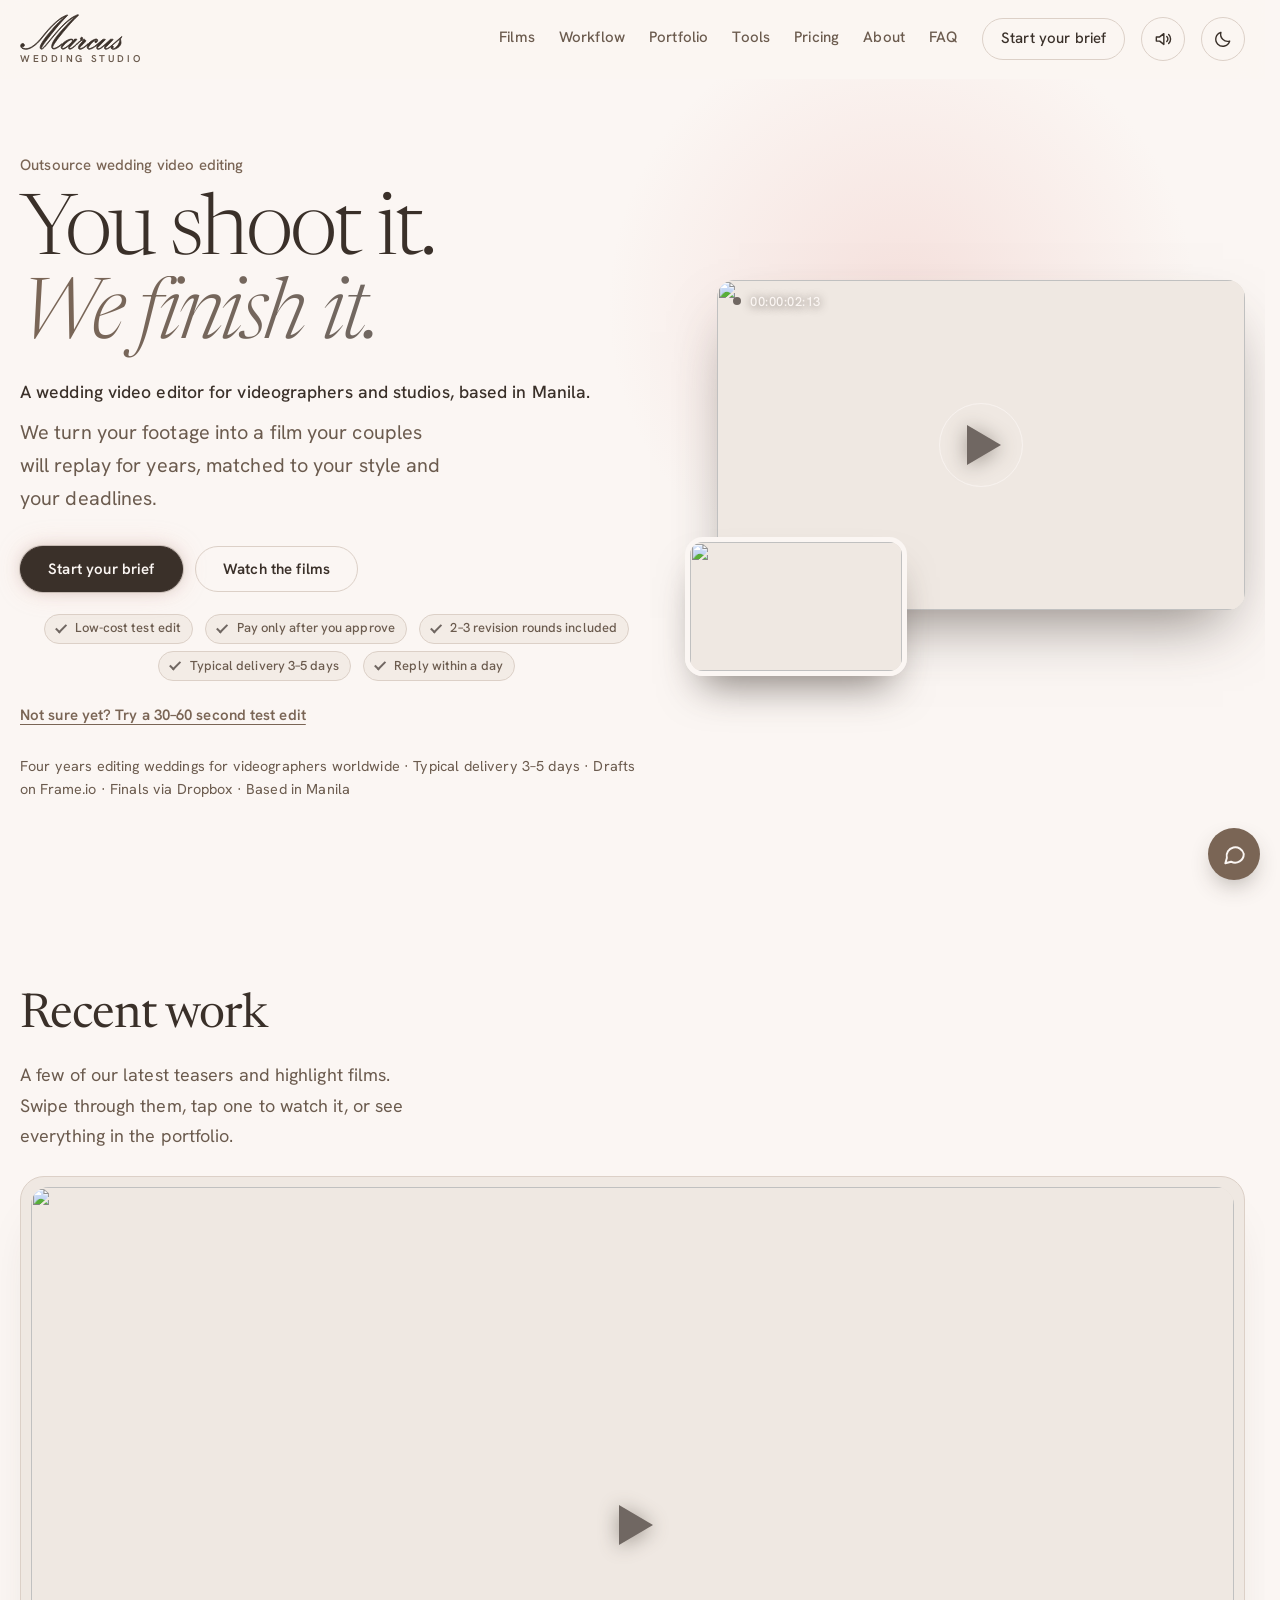
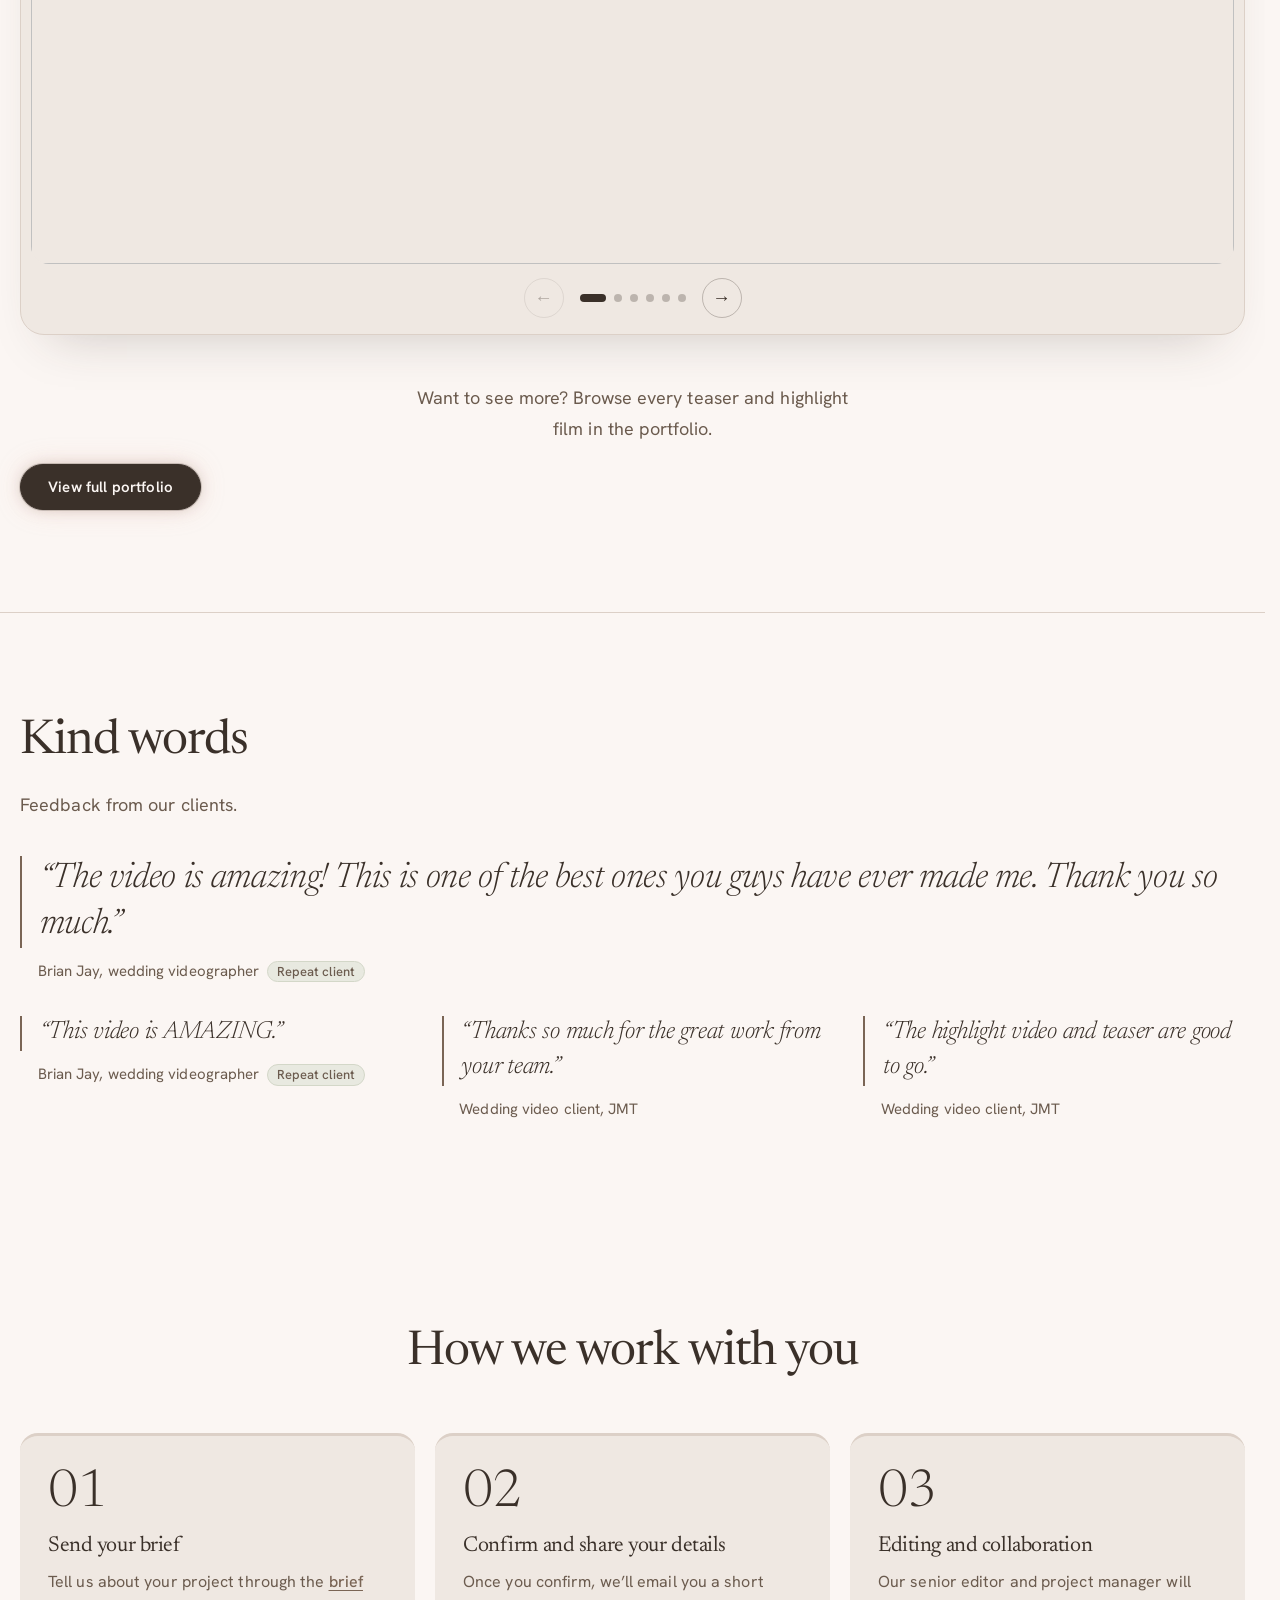
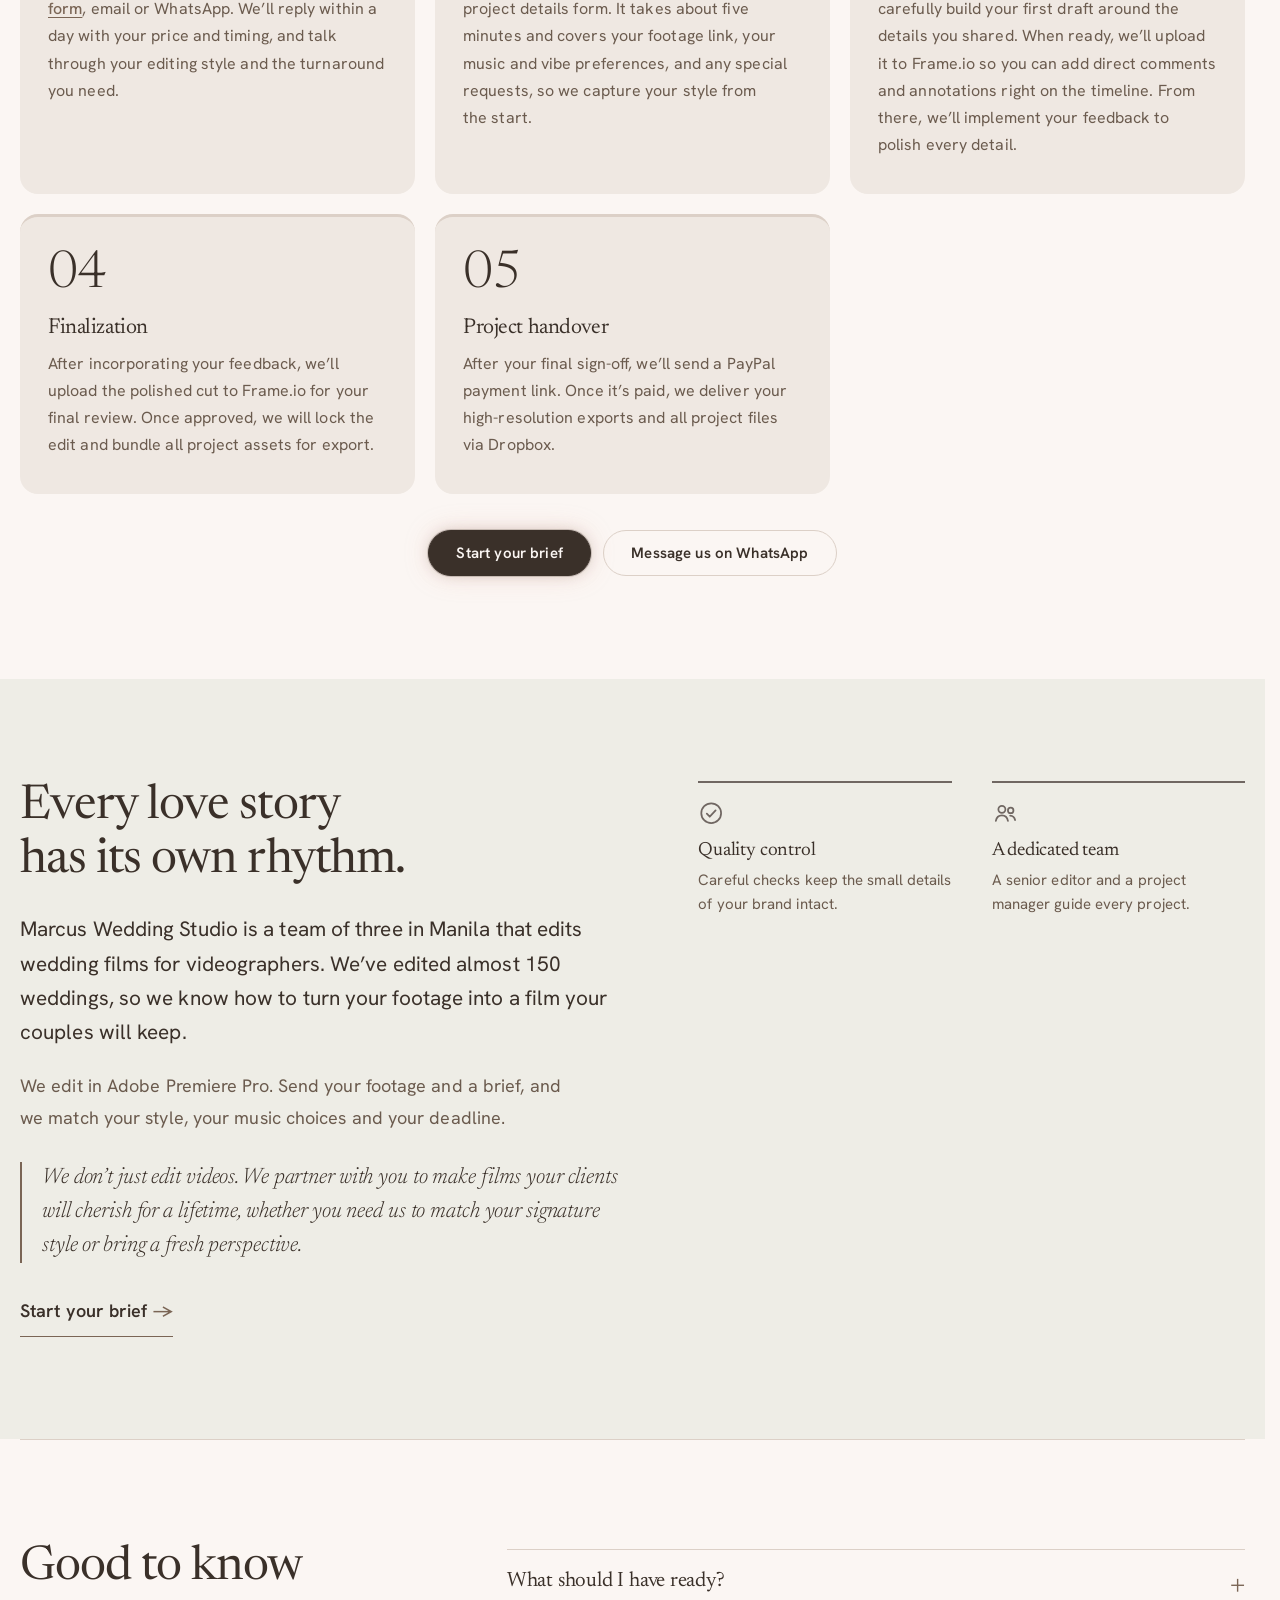
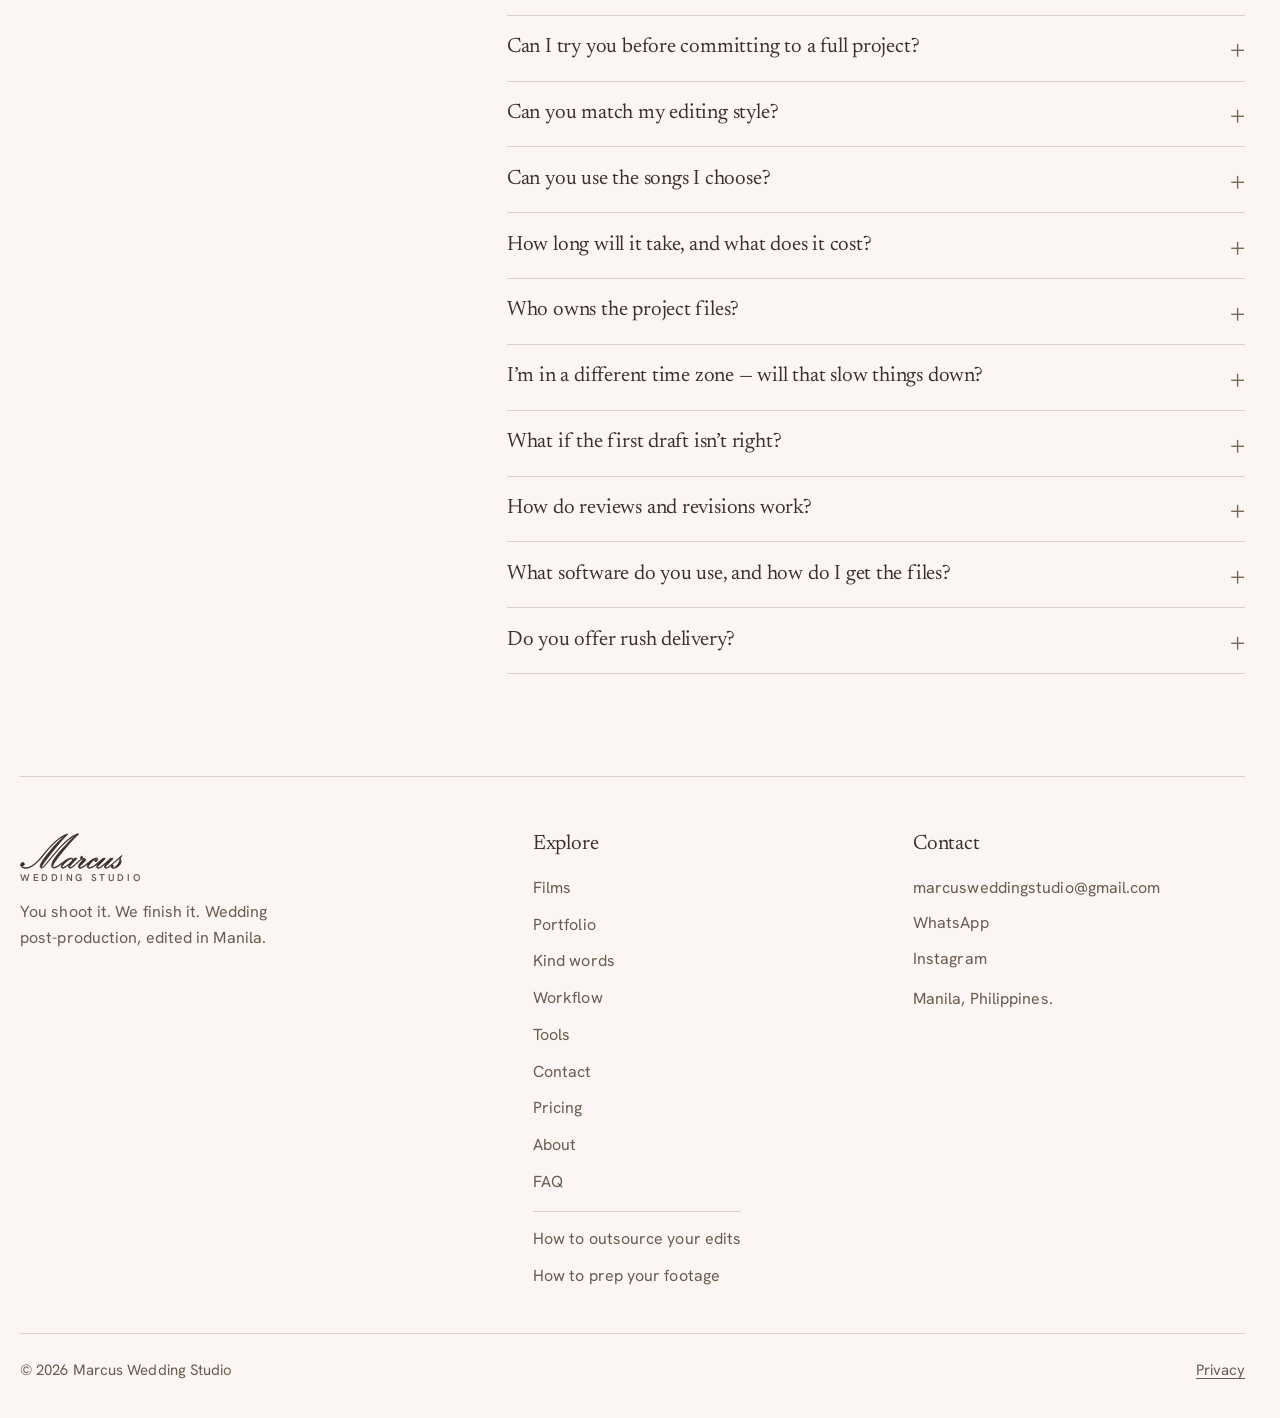
==== index.html @ f1f20784 "Extract site from zip and remove archive" ====
<!doctype html>
<html lang="en">
<head>
<meta charset="utf-8">
<meta name="viewport" content="width=device-width, initial-scale=1, viewport-fit=cover">
<title>Outsource Wedding Video Editing for Videographers | Marcus Wedding Studio</title>
<meta name="description" content="Outsource wedding teasers, highlights and full films to a Manila editor. Style-matched, 3–5 day typical delivery, pay only after you approve. Low-cost test edit available.">
<meta name="robots" content="index,follow,max-image-preview:large">
<link rel="canonical" href="https://marcusweddingstudio.com/">
<link rel="icon" href="assets/favicon.svg" type="image/svg+xml">
<link rel="apple-touch-icon" href="assets/apple-touch-icon.png">
<meta property="og:type" content="website">
<meta property="og:site_name" content="Marcus Wedding Studio">
<meta property="og:locale" content="en_PH">
<meta property="og:url" content="https://marcusweddingstudio.com/">
<meta property="og:title" content="Outsource Wedding Video Editing for Videographers – Marcus Wedding Studio">
<meta property="og:description" content="You shoot it. We finish it. A wedding video editor for videographers: teasers, highlights and full films, with a low-cost test edit.">
<meta property="og:image" content="https://marcusweddingstudio.com/og-image.png">
<meta property="og:image:width" content="1200">
<meta property="og:image:height" content="630">
<meta property="og:image:alt" content="Marcus Wedding Studio. You shoot it. We finish it.">
<meta name="twitter:card" content="summary_large_image">
<meta name="twitter:title" content="Outsource Wedding Video Editing for Videographers – Marcus Wedding Studio">
<meta name="twitter:description" content="You shoot it. We finish it. A wedding video editor for videographers, with a low-cost test edit.">
<meta name="twitter:image" content="https://marcusweddingstudio.com/og-image.png">
<script type="application/ld+json">{"@context":"https://schema.org","@type":"ProfessionalService","name":"Marcus Wedding Studio","description":"Outsourced wedding video editing for videographers and studios, edited in Manila: teasers, highlights and full-length wedding films, matched to your style and deadlines.","serviceType":"Outsourced wedding video editing","hasOfferCatalog":{"@type":"OfferCatalog","name":"Wedding video editing","itemListElement":[{"@type":"Offer","priceSpecification":{"@type":"PriceSpecification","price":"85","priceCurrency":"USD","minPrice":"85"},"itemOffered":{"@type":"Service","name":"Wedding teaser edit"}},{"@type":"Offer","priceSpecification":{"@type":"PriceSpecification","price":"200","priceCurrency":"USD","minPrice":"200"},"itemOffered":{"@type":"Service","name":"Wedding highlight film edit"}}]},"audience":{"@type":"BusinessAudience","name":"Wedding videographers and video studios"},"areaServed":"Worldwide","url":"https://marcusweddingstudio.com/","image":"https://marcusweddingstudio.com/og-image.png","logo":"https://marcusweddingstudio.com/logo-512.png","email":"marcusweddingstudio@gmail.com","sameAs":["https://instagram.com/marcusweddingstudio"],"address":{"@type":"PostalAddress","addressLocality":"Manila","addressCountry":"PH"}}</script>
<meta name="theme-color" id="tc" content="#FBF6F3">
<link rel="preconnect" href="https://fonts.googleapis.com">
<link rel="preconnect" href="https://fonts.gstatic.com" crossorigin>
<link rel="preload" as="style" href="https://fonts.googleapis.com/css2?family=Newsreader:ital,opsz,wght@0,6..72,300..600;1,6..72,300..500&family=Hanken+Grotesk:wght@400;500;600&display=swap" onload="this.onload=null;this.rel='stylesheet'"><noscript><link rel="stylesheet" href="https://fonts.googleapis.com/css2?family=Newsreader:ital,opsz,wght@0,6..72,300..600;1,6..72,300..500&family=Hanken+Grotesk:wght@400;500;600&display=swap"></noscript>
<script>if(!matchMedia("(prefers-reduced-motion:reduce)").matches){document.documentElement.classList.add("anim");setTimeout(function(){if(!window.__rv)document.documentElement.classList.remove("anim")},1200)}</script>
<script>(function(){var t=null;try{t=localStorage.getItem("theme")}catch(e){}if(t!=="light"&&t!=="dark")t=matchMedia("(prefers-color-scheme:dark)").matches?"dark":"light";document.documentElement.setAttribute("data-theme",t)})()</script>
<link rel="stylesheet" href="css/site.css?v=20261121d">
<noscript><style>.rv{opacity:1!important;translate:none!important}</style></noscript><script type="speculationrules">{"prerender":[{"where":{"href_matches":"/*"},"eagerness":"moderate"}]}</script>
</head>
<body>
<a class="skip" href="#main">Skip to content</a>
<div id="sprog" aria-hidden="true"></div><header class="site" id="site"><div class="wrap bar"><a class="brand" href="#" aria-label="Marcus Wedding Studio, back to top"><span class="bt"><svg class="wm" viewBox="0 0 304 106.5" aria-hidden="true" focusable="false"><path id="wmp" d="M96.5 44.2C71.9 72.1 59.5 90.4 59.5 99.4C59.5 102 61.3 104.1 63.6 104.1C69.5 104.1 78.4 91.3 97.5 68.4C120.4 41.3 140.3 18.2 166.4 6.1C159.4 12.3 151.8 18.1 145.9 24.3C113.2 58.6 93.6 81.2 93.6 97C93.6 101.1 96.3 103.8 100 103.8C108.9 103.8 124.5 90.3 124.5 88.9C124.5 88.6 124.5 88.3 124.2 88.3C123.3 88.3 122.1 89.5 121.8 89.8C112.6 98 103.6 101.6 101.2 101.6C98.3 101.6 96.6 101.3 96.6 98.6C96.6 95.1 104.5 81.9 120.3 62.5C141.4 36.4 157.6 18.2 168.5 8.4C171 6.3 173.2 4.1 173.2 3.2C173.2 2.5 172.6 2 172 2C170 2 165.8 3.8 160.3 6.7C136.1 19.6 113.2 46.7 85.6 80.4C73.1 95.4 67.4 102.3 63.3 102.3C62.7 102.3 63.1 101.3 63.1 100.7C63.1 100.7 68 90.7 79.7 76.2C95 56.9 113.6 31 139.4 5.6C139.9 5.2 141.2 3.8 141.2 3.4C141.2 2.5 140.3 2.8 139.9 2.8C139.9 2.8 128.9 5.8 116.4 15.2C85.6 38.4 67.5 66.9 54.6 80.3C40.2 95.1 27.5 102.7 17 102.7C9.4 102.7 5.6 98.9 5.6 97.4C5.6 97 5.6 96.6 5.8 96.2C6.5 96.3 6.9 96.6 7.6 96.6C10.8 96.6 13.1 95.4 13.1 92.9C13.1 89.5 11.2 87.2 8.7 87.2C4 87.2 2 90 2 94.8C2 98.9 6.7 104.5 17.2 104.5C30.2 104.5 47.4 93.6 65.4 70.9C91.5 38.3 112.9 16 134.7 6.7C112.3 25.5 101.3 38.9 96.5 44.2ZM144.9 93.8C144.3 95.1 143.7 97.3 143.7 99.1C143.7 102.6 144.6 104.2 148.1 104.2C153.4 104.2 169.1 90.1 169.1 88.9C169.1 88.6 169.1 88.3 168.8 88.3C168.4 88.3 167.9 88.4 167.6 88.8C157.9 97.5 151.4 102.4 147.9 102.4C147 102.4 146.1 101.8 146.1 100.9C146.1 99.8 147.3 98 148.1 97.1L167.8 75.9C167.9 75.6 168.1 75.3 168.1 75C168.1 74.7 167.6 74.3 167.3 74.3L162.2 74.3C161.7 74.3 161.1 74.7 160.8 75L157.2 78.8C156.7 75.6 155.5 74.2 152.1 74.2C147.6 74.2 141.8 76 134.7 80.6C126.2 85.1 122.3 92.2 121.7 98.2C121.7 101.6 124.1 104.2 127 104.2C131.5 104.2 137.3 99.5 144.9 93.8ZM152.3 76C154.7 76 155.2 76.9 155.2 79.3C155.2 83.4 133.8 102.4 126.7 102.4C124.7 102.4 124.6 101.2 124.6 99.2C124.6 96.8 143.7 76 152.3 76ZM179.3 87.2C174.4 92.4 172.9 95.9 172.9 99.7C172.9 102.6 175.1 104.5 178.1 104.5C184.9 104.5 201.6 91.3 201.6 88.6C201.6 86.8 196 92 195.2 93C193.3 95.7 181.6 102.3 179.4 102.3C177.9 102.3 176.4 103 176.4 100.9C176.4 100.1 178.7 96.3 182.6 92.9C190.4 86.3 195.1 80.4 195.1 79.3C195.1 79.1 194.9 78.8 194.6 78.4L191.4 75.3C191.1 75 190.8 74.8 190.4 74.8C189.7 74.8 187.8 76.2 183.2 76.2C182.8 76.2 182.6 75.7 182.2 75.6C184.3 75 185.8 74.2 185.8 71.9C185.8 70.4 184.2 68.9 182.3 68.9C180.4 68.9 178.8 71 178.8 73.4C178.8 74.7 179 75.9 179.9 76.2C180.4 76.3 180.6 76.6 180.6 77.1C180.6 77.2 179 78.8 178.2 79.3C172.5 83.9 168.8 87.2 168.8 88C168.8 88.3 169 88.6 169.3 88.6C170.2 88.6 172.6 86.2 175.5 83.4C177.5 81.8 181.7 78.8 182.9 78.1C182.9 78.1 186.3 77.7 188.7 77.5L179.3 87.2ZM224.7 78.3C223 78.3 221.2 80.1 221.2 81.8C221.2 83.6 222.4 84.7 224.3 84.7C226.3 84.7 229.8 81.2 229.8 78.1C229.8 75.3 228.1 73.9 225.1 73.9C221.3 73.9 208.4 80.1 202.7 87.1C199.8 90.7 198.7 93.8 198.7 98.3C198.7 101.6 201.6 104.4 204.9 104.4C213.7 104.4 230.7 90.9 230.7 88.9C230.7 88.6 230.6 88.3 230.3 88.3C229.3 88.3 228.3 89.5 228 89.8C218.9 98.5 207.2 102.6 204.9 102.6C203.6 102.6 201.9 101.6 201.9 100.4C201.9 95.6 220.2 76 225.4 76C226.9 76 227.8 76.2 227.8 78.4C227.8 78.9 227.8 79.3 227.4 79.3C226.6 79.3 225.9 78.3 224.7 78.3ZM254.5 89.5C252.1 92.9 250 95.4 250 100.6C250 103 252 104.5 254.2 104.5C261.4 104.5 277.4 90 277.4 88.9C277.4 88.6 277.4 88.3 277.1 88.3C276.7 88.3 276.2 88.4 275.9 88.8C265.9 97.9 259.1 102.7 254.8 102.7C253.6 102.7 252.9 102.1 252.9 100.9C252.9 99.4 254.7 97.5 256.1 96.2L275.2 76.2C275.5 75.9 275.5 75.6 275.5 75.3C275.5 74.8 275 74.7 274.5 74.7L268.5 74.7C267 74.7 262.6 80.4 248.6 92.2C240.6 99.1 234.8 102.7 232.8 102.7C230.7 102.7 229.2 102.7 229.2 100.6C229.2 99.8 229.5 99.5 230 99.1L252.4 76.2C252.5 76 252.5 75.7 252.5 75.4C252.5 75.1 252.3 74.7 252 74.7L246.3 74.7C245.6 74.7 245 75.1 244.7 75.4L230.9 87.1C230.6 87.4 230.4 87.5 230.4 88C230.4 88.3 230.4 88.6 230.7 88.6C231.6 88.6 233.4 86.8 235.3 85.4L230 91.3C228 93.6 226.8 96.8 226.8 99.7C226.8 102.6 228.4 104.5 231.6 104.5C237.4 104.5 244.5 98.3 254.5 89.5ZM302 67.8C302 67.2 301.7 66.6 300.9 66.6C300.6 66.6 300.5 66.9 300.3 67.1L277.7 87.1C277.4 87.4 277.3 87.5 277.3 88C277.3 88.3 277.3 88.6 277.6 88.6C278.5 88.6 279.7 87.4 280 87.1L295.5 74L295.5 75.7C295.5 88.8 282.6 102.7 276.1 102.7C274.1 102.7 272 102.1 272 100.7C272 100.3 272.7 100.6 273.2 100.6C274.7 100.6 276.4 98.9 276.4 97.3C276.4 95.3 274.8 94.4 272.9 94.4C270.7 94.4 269.4 96.6 269.4 99.5C269.4 102.3 272.3 104.5 275.9 104.5C283.4 104.5 299 96.5 299 84.4C299 81.6 297.5 77.8 297.5 74.5C297.5 71.9 301.5 68.3 302 67.8Z" fill="currentColor" stroke="currentColor" stroke-width="2.2" stroke-linejoin="round"/></svg><small>Wedding Studio</small></span></a><div class="bar-r"><nav id="nav" aria-label="Primary"><span class="nl" aria-hidden="true">Pages</span><span class="nl nl2" aria-hidden="true">Sections</span><a href="#work"><svg viewBox="0 0 24 24" width="20" height="20" fill="none" stroke="currentColor" stroke-width="1.5" stroke-linecap="round" stroke-linejoin="round" aria-hidden="true"><circle cx="12" cy="12" r="9"/><path d="M10 8.5l5 3.5-5 3.5z"/></svg>Films</a><a href="#workflow"><svg viewBox="0 0 24 24" width="20" height="20" fill="none" stroke="currentColor" stroke-width="1.5" stroke-linecap="round" stroke-linejoin="round" aria-hidden="true"><path d="M8 6h12M8 12h12M8 18h12"/><circle cx="4" cy="6" r="1"/><circle cx="4" cy="12" r="1"/><circle cx="4" cy="18" r="1"/></svg>Workflow</a><a class="pg" href="portfolio.html"><svg viewBox="0 0 24 24" width="20" height="20" fill="none" stroke="currentColor" stroke-width="1.5" stroke-linecap="round" stroke-linejoin="round" aria-hidden="true"><rect x="3.5" y="4.5" width="17" height="15" rx="2"/><path d="M3.5 9.5h17M8 4.5v5M13 4.5v5"/></svg>Portfolio</a><a class="pg" href="tools.html"><svg viewBox="0 0 24 24" width="20" height="20" fill="none" stroke="currentColor" stroke-width="1.5" stroke-linecap="round" stroke-linejoin="round" aria-hidden="true"><path d="M4 7h10M18 7h2M4 17h2M10 17h10"/><circle cx="16" cy="7" r="2"/><circle cx="8" cy="17" r="2"/></svg>Tools</a><a class="pg" href="pricing.html"><svg viewBox="0 0 24 24" width="20" height="20" fill="none" stroke="currentColor" stroke-width="1.5" stroke-linecap="round" stroke-linejoin="round" aria-hidden="true"><path d="M3 12V4h8l10 10-8 8z"/><circle cx="7.5" cy="8.5" r="1"/></svg>Pricing</a><a class="pg mo" href="contact.html"><svg viewBox="0 0 24 24" width="20" height="20" fill="none" stroke="currentColor" stroke-width="1.5" stroke-linecap="round" stroke-linejoin="round" aria-hidden="true"><rect x="3" y="5" width="18" height="14" rx="2"/><path d="M3 7l9 6 9-6"/></svg>Contact</a><a href="#about"><svg viewBox="0 0 24 24" width="20" height="20" fill="none" stroke="currentColor" stroke-width="1.5" stroke-linecap="round" stroke-linejoin="round" aria-hidden="true"><circle cx="12" cy="8" r="4"/><path d="M4 21c0-4 4-6 8-6s8 2 8 6"/></svg>About</a><a href="#faq"><svg viewBox="0 0 24 24" width="20" height="20" fill="none" stroke="currentColor" stroke-width="1.5" stroke-linecap="round" stroke-linejoin="round" aria-hidden="true"><circle cx="12" cy="12" r="9"/><path d="M9.5 9.5a2.5 2.5 0 1 1 3.5 2.3c-.7.4-1 1-1 1.7M12 17h.01"/></svg>FAQ</a><a href="contact.html">Start your brief</a></nav><button class="theme" id="theme" type="button" aria-label="Switch to dark mode"><svg class="moon" viewBox="0 0 24 24" aria-hidden="true"><path d="M20 14.5A8.5 8.5 0 0 1 9.5 4a8.5 8.5 0 1 0 10.5 10.5z"/></svg><svg class="sun" viewBox="0 0 24 24" aria-hidden="true"><circle cx="12" cy="12" r="4"/><path d="M12 2.5v2M12 19.5v2M2.5 12h2M19.5 12h2M5.3 5.3l1.4 1.4M17.3 17.3l1.4 1.4M5.3 18.7l1.4-1.4M17.3 6.7l1.4-1.4"/></svg></button><button class="menu" id="menu" type="button" aria-label="Open menu" aria-expanded="false" aria-controls="nav"><i></i></button></div></div></header>
<main id="main">
<div class="wrap">
<section class="hero">
<div class="hero-t">
<p class="eyebrow">Outsource wedding video editing</p>
<h1>You shoot it.<br><em>We finish it.</em></h1>
<p class="who">A wedding video editor for videographers and studios, based in Manila.</p>
<p class="lead">We turn your footage into a film your couples will replay for years, matched to your style and your deadlines.</p>
<div class="cta"><a class="btn" href="contact.html" data-ev="CTA Click" data-label="Hero: Start a project">Start your brief</a><a class="btn ghost" href="#work" data-ev="CTA Click" data-label="Hero: Watch the films">Watch the films</a></div>
<ul class="promise"><li>Low-cost test edit</li><li>Pay only after you approve</li><li>2–3 revision rounds included</li><li>Typical delivery 3–5 days</li><li>Reply within a day</li></ul>
<p class="try-l"><a href="contact.html" data-test data-ev="CTA Click" data-label="Hero: Try a free test edit">Not sure yet? Try a 30–60 second test edit</a></p>
<p class="proof">Four years editing weddings for videographers worldwide · Typical delivery 3–5 days · Drafts on Frame.io · Finals via Dropbox · Based in Manila</p>
</div>
<div class="hero-v"><button class="film feature" type="button" data-v="1u0ULhVUvvM" aria-label="Watch M &amp; D, wedding highlights, on YouTube"><img src="https://img.youtube.com/vi/1u0ULhVUvvM/hq720.jpg" onerror="this.onerror=null;this.src=this.src.replace('hq720','hqdefault')" alt="" width="1280" height="720" fetchpriority="high"><span class="play"></span><span class="tc" aria-hidden="true"><i id="tcv">00:00:00:00</i></span><span class="cap">M &amp; D<small>Wedding highlights</small></span></button><button class="film mini" type="button" data-v="1kHFaY5qJz0" aria-label="Watch G &amp; A, wedding teaser, on YouTube"><img src="https://img.youtube.com/vi/1kHFaY5qJz0/hq720.jpg" onerror="this.onerror=null;this.src=this.src.replace('hq720','hqdefault')" alt="" width="640" height="360"><span class="play"></span><span class="cap">G &amp; A<small>Wedding teaser</small></span></button></div>
</section>
<section class="work" id="work">
<div class="rv"><h2>Recent work</h2><p class="rev-s">A few of our latest teasers and highlight films. Swipe through them, tap one to watch it, or see everything in the portfolio.</p></div>
<div class="pbox wbox rv">
<div class="grid wcar" id="grid" tabindex="0" role="region" aria-label="Recent films"><noscript><ul class="nojs"><li><a href="https://www.youtube.com/watch?v=1kHFaY5qJz0" rel="noopener">G &amp; A – Wedding teaser</a></li><li><a href="https://www.youtube.com/watch?v=NN3BbEYAyjQ" rel="noopener">M &amp; D – Wedding teaser</a></li><li><a href="https://www.youtube.com/watch?v=1u0ULhVUvvM" rel="noopener">M &amp; D – Wedding highlights</a></li><li><a href="https://www.youtube.com/watch?v=TFfA5JCuM-0" rel="noopener">M &amp; S – Wedding highlights</a></li><li><a href="https://www.youtube.com/watch?v=wE38AcaPE00" rel="noopener">G &amp; A – Wedding highlights</a></li><li><a href="https://www.youtube.com/watch?v=qQe6p5eHqvs" rel="noopener">S &amp; G – Wedding highlights</a></li><li><a href="https://www.youtube.com/watch?v=SIyY_ykB4uE" rel="noopener">A &amp; J – Wedding highlights</a></li><li><a href="https://www.youtube.com/watch?v=-BiQK0gYHFM" rel="noopener">B &amp; I – Wedding teaser</a></li><li><a href="https://www.youtube.com/watch?v=vksNaP4HbGo" rel="noopener">B &amp; I – Wedding highlights</a></li><li><a href="https://www.youtube.com/watch?v=SUk7rLgGK6Y" rel="noopener">G &amp; D – Wedding highlights</a></li><li><a href="https://www.youtube.com/watch?v=lnMzKS5-YYM" rel="noopener">A &amp; Z – Wedding teaser</a></li></ul></noscript></div>
<div class="ctl"><button type="button" id="wprev" aria-label="Previous film">←</button><div class="dots2" id="wdots"></div><button type="button" id="wnext" aria-label="Next film">→</button></div>
</div>
<div class="films-cta rv"><p>Want to see more? Browse every teaser and highlight film in the portfolio.</p><div class="films-btns"><a class="btn" href="portfolio.html" data-ev="CTA Click" data-label="Home: View portfolio">View full portfolio</a></div></div>
</section>
</div>
<section class="words" id="words">
<div class="rev wrap">
<div class="rv"><h2>Kind words</h2><p class="rev-s">Feedback from our clients.</p>
<div class="clients" id="clients" hidden><p class="eyebrow">Studios we edit for</p><ul id="cl"></ul></div>
<div class="qs"><figure class="big rv"><blockquote>“The video is amazing! This is one of the best ones you guys have ever made me. Thank you so much.”</blockquote><figcaption>Brian Jay, wedding videographer<span class="rc">Repeat client</span></figcaption></figure><figure class="rv" style="--d:90ms"><blockquote>“This video is AMAZING.”</blockquote><figcaption>Brian Jay, wedding videographer<span class="rc">Repeat client</span></figcaption></figure><figure class="rv" style="--d:180ms"><blockquote>“Thanks so much for the great work from your team.”</blockquote><figcaption>Wedding video client, JMT</figcaption></figure><figure class="rv" style="--d:270ms"><blockquote>“The highlight video and teaser are good to go.”</blockquote><figcaption>Wedding video client, JMT</figcaption></figure></div></div>
</div>
</section>
<section class="flow" id="workflow"><div class="wrap">
<div class="rv"><h2>How we work with you</h2></div>
<ol class="steps" aria-label="Our process" tabindex="0">
<li><h3>Send your brief</h3><p>Tell us about your project through the <a href="contact.html" data-ev="CTA Click" data-label="Step 1: brief link">brief form</a>, email or WhatsApp. We’ll reply within a day with your price and timing, and talk through your editing style and the turnaround you need.</p></li>
<li><h3>Confirm and share your details</h3><p>Once you confirm, we’ll email you a short project details form. It takes about five minutes and covers your footage link, your music and vibe preferences, and any special requests, so we capture your style from the start.</p></li>
<li><h3>Editing and collaboration</h3><p>Our senior editor and project manager will carefully build your first draft around the details you shared. When ready, we’ll upload it to Frame.io so you can add direct comments and annotations right on the timeline. From there, we’ll implement your feedback to polish every detail.</p></li>
<li><h3>Finalization</h3><p>After incorporating your feedback, we’ll upload the polished cut to Frame.io for your final review. Once approved, we will lock the edit and bundle all project assets for export.</p></li>
<li><h3>Project handover</h3><p>After your final sign-off, we’ll send a PayPal payment link. Once it’s paid, we deliver your high-resolution exports and all project files via Dropbox.</p></li>
</ol>
<div class="ctl"><button type="button" id="sp" aria-label="Previous step">‹</button><div class="dots2" id="sd"></div><button type="button" id="sn" aria-label="Next step">›</button></div>
<div class="cta"><a class="btn" href="contact.html" data-ev="CTA Click" data-label="Workflow: Start a project">Start your brief</a><a class="btn ghost wa" href="contact.html" target="_blank" rel="noopener" hidden data-ev="CTA Click" data-label="Workflow: WhatsApp">Message us on WhatsApp</a><a class="btn ghost bk" href="contact.html" target="_blank" rel="noopener" hidden data-ev="CTA Click" data-label="Workflow: Book a call">Book a call</a></div>
</div></section>
<section class="about" id="about"><div class="wrap">
<div class="abt-grid">
<div class="abt rv">
<h2>Every love story has its own rhythm.</h2>
<p class="abt-lead">Marcus Wedding Studio is a team of three in Manila that edits wedding films for videographers. We’ve edited almost 150 weddings, so we know how to turn your footage into a film your couples will keep.</p>
<p>We edit in Adobe Premiere Pro. Send your footage and a brief, and we match your style, your music choices and your deadline.</p>
<p class="abt-close">We don’t just edit videos. We partner with you to make films your clients will cherish for a lifetime, whether you need us to match your signature style or bring a fresh perspective.</p>
<p class="abt-more"><a href="contact.html" data-ev="CTA Click" data-label="About: Start your brief">Start your brief</a></p>
</div>
<div class="abt-side">
<ul class="feat"><li class="rv" style="--d:160ms"><svg class="fi" viewBox="0 0 24 24" aria-hidden="true" focusable="false"><circle cx="12" cy="12" r="9"/><path d="M8 12.5l2.7 2.7L16 9.5"/></svg><h3>Quality control</h3><p>Careful checks keep the small details of your brand intact.</p></li><li class="rv" style="--d:320ms"><svg class="fi" viewBox="0 0 24 24" aria-hidden="true" focusable="false"><circle cx="9" cy="8.5" r="3.2"/><path d="M3.5 19c.6-3.3 2.9-5 5.5-5s4.9 1.7 5.5 5"/><circle cx="17" cy="9.5" r="2.5"/><path d="M16.5 14.2c2.4.1 4 1.5 4.5 4"/></svg><h3>A dedicated team</h3><p>A senior editor and a project manager guide every project.</p></li></ul>
</div>
</div>
</div></section>
<div class="wrap">
<section class="faq" id="faq">
<div class="rv"><h2>Good to know</h2></div>
<div class="faq-list">
<details class="rv" name="faq" style="--d:0ms"><summary>What should I have ready?</summary><p>A footage link (Dropbox, Google Drive or similar), the wedding date and your deadline, the deliverable you want, a few style references, and a music genre and mood. If your files are large or messy, tell us and we’ll find the easiest way to get them over. You don’t need everything on day one, and the <a href="contact.html">brief</a> asks for each of these.</p></details>
<details class="rv" name="faq" style="--d:70ms"><summary>Can I try you before committing to a full project?</summary><p>Yes. New clients can request a 30–60 second test edit on their own footage. Mention “test edit” in the <a href="contact.html" data-test>brief</a> and send a link to a few minutes of footage. A minimal charge applies, and we confirm the amount when we reply. If you like the result, we move on to the full project.</p></details>
<details class="rv" name="faq" style="--d:140ms"><summary>Can you match my editing style?</summary><p>Yes. Add a link to a few references in the brief and tell us in your message that you’d like your style matched.</p></details>
<details class="rv" name="faq" style="--d:210ms"><summary>Can you use the songs I choose?</summary><p>Commercial songs are copyrighted and need a license to be used in a final film. If you have your own music account (Musicbed, Artlist or similar), send us the track and we’ll use it. If not, we provide licensed music from Musicbed in a similar style. Any songs you share guide the mood and pacing.</p></details>
<details class="rv" name="faq" style="--d:280ms"><summary>How long will it take, and what does it cost?</summary><p>Typically 3–4 days for a teaser and highlight film, and 4–5 days if we also edit the ceremony and speeches, counted from the day we receive your footage. Give us your deadline in the brief and we’ll plan around it. Prices start from $85 for a teaser and $200 for a highlight film. Your exact price and timing depend on your footage and deadline, and we confirm both within a day of receiving your <a href="contact.html">brief</a>.</p></details>
<details class="rv" name="faq" style="--d:350ms"><summary>Who owns the project files?</summary><p>You do. We edit and deliver the agreed film files for you and your couple. We don’t reuse your footage in our marketing without permission, and we don’t claim ownership of your project.</p></details>
<details class="rv" name="faq" style="--d:420ms"><summary>I’m in a different time zone — will that slow things down?</summary><p>No. We’re used to working with studios across time zones. You get clear deadlines up front, drafts on Frame.io so you can review when it suits you, and replies within a day on business days.</p></details>
<details class="rv" name="faq" style="--d:490ms"><summary>What if the first draft isn’t right?</summary><p>That’s what revision rounds are for. Packages include 2–3 rounds so we can lock your style, pacing and selects. Tell us what to change in plain notes or Frame.io comments and we’ll adjust.</p></details>

<details class="rv" name="faq" style="--d:350ms"><summary>How do reviews and revisions work?</summary><p>Every project includes 2–3 rounds of revisions on the agreed brief. Leave comments directly on the timeline in Frame.io and we’ll update the cut each round. If you need more rounds or want to change the brief, we’ll agree that with you first.</p></details>
<details class="rv" name="faq" style="--d:420ms"><summary>What software do you use, and how do I get the files?</summary><p>We edit in Adobe Premiere Pro. Drafts go to Frame.io for your comments. After you approve and pay, we deliver the high-resolution exports and project files through Dropbox.</p></details>
<details class="rv" name="faq" style="--d:490ms"><summary>Do you offer rush delivery?</summary><p>Yes, for an additional fee. Put your deadline in the <a href="contact.html">brief</a> and we’ll confirm what is possible and the cost.</p></details>
</div>
</section>
</div>
</main>
<div class="wrap"><footer class="foot">
<div class="f-brand"><a class="brand" href="#" aria-label="Marcus Wedding Studio, back to top"><span class="bt"><svg class="wm" viewBox="0 0 304 106.5" aria-hidden="true" focusable="false"><use href="#wmp"/></svg><small>Wedding Studio</small></span></a><p>You shoot it. We finish it. Wedding post-production, edited in Manila.</p></div>
<div class="f-col"><p class="f-h">Explore</p><ul class="f-links"><li><a href="#work">Films</a></li><li><a href="portfolio.html">Portfolio</a></li><li><a href="#words">Kind words</a></li><li><a href="#workflow">Workflow</a></li><li><a href="tools.html">Tools</a></li><li><a href="contact.html">Contact</a></li><li><a href="pricing.html">Pricing</a></li><li><a href="#about">About</a></li><li><a href="#faq">FAQ</a></li><li class="f-sep"><a href="guides/how-to-outsource-wedding-video-editing.html">How to outsource your edits</a></li><li><a href="guides/how-to-prep-wedding-footage-for-an-editor.html">How to prep your footage</a></li></ul></div>
<div class="f-col"><p class="f-h">Contact</p><a href="mailto:marcusweddingstudio@gmail.com">marcusweddingstudio@gmail.com</a><span class="soc" id="soc"></span><p class="f-note">Manila, Philippines.</p></div>
<div class="f-base"><div class="f-l"><span>© 2026 Marcus Wedding Studio</span></div><button type="button" class="linkbtn pvopen">Privacy</button></div>
</footer></div>

<a class="wa-fab wa" href="contact.html" target="_blank" rel="noopener" hidden aria-label="Message us on WhatsApp" data-ev="CTA Click" data-label="Floating WhatsApp"><svg viewBox="0 0 24 24" aria-hidden="true"><path d="M21 12a8 8 0 0 1-11.7 7.1L4 20.5l1.4-4.9A8 8 0 1 1 21 12z"/></svg></a>
<dialog id="pv" class="doc" aria-labelledby="pvt"><div class="doc-in">
<h3 id="pvt">Privacy</h3>
<p>We keep this simple: we only collect what we need to answer you and do the work.</p>
<h4>What we collect</h4><p>The details you enter in the brief form (name, email, dates, project details and footage link), or anything you send us by email or chat.</p>
<h4>Why</h4><p>To reply to your inquiry and, if you hire us, to deliver your project. We don’t sell your details or use them for third-party marketing.</p>
<h4>Who handles it</h4><p>Briefs reach us by email, either through your own email app or through our form service (Formspree). Emails are handled through Gmail. Footage you share is used only to edit your project.</p>
<div id="pv-an" hidden><h4>Analytics</h4><p>We use Plausible, a privacy-friendly analytics tool that doesn’t use cookies or collect personal data, to count visits and clicks.</p></div>
<h4>On your device</h4><p>If you pick a light or dark theme, that choice is saved in your browser only. So is a half-finished brief, until you send it. Fonts come from Google Fonts, and film thumbnails and players come from YouTube. Both may receive your device information when they load or play.</p>
<h4>Your choices</h4><p>Email <a href="mailto:marcusweddingstudio@gmail.com">marcusweddingstudio@gmail.com</a> any time to ask us to correct or delete your details.</p>
<p style="margin-top:1.1rem;font-size:.82rem">Last updated November 2026.</p>
<button class="btn ghost" type="button" id="pvc">Close</button>
</div></dialog>
<dialog id="pl" aria-label="Film player"><iframe id="yt" title="Film player" referrerpolicy="strict-origin-when-cross-origin" allow="autoplay; encrypted-media; picture-in-picture; fullscreen" allowfullscreen></iframe><div class="dtxt"><h3 id="pt" aria-live="polite"></h3><div class="pnav"><button type="button" id="pp" aria-label="Previous film">‹</button><button type="button" id="pn" aria-label="Next film">›</button></div><button type="button" id="pr">Use as reference</button><a class="btn" id="ytl" target="_blank" rel="noopener">Watch on YouTube</a><button type="button" id="pc">Close</button></div></dialog>

<script src="js/config.js?v=20261121a"></script>
<script src="js/films.js?v=20261121a"></script>
<script>
const $=id=>document.getElementById(id);
const reduce=matchMedia("(prefers-reduced-motion:reduce)").matches;
const esc=s=>String(s==null?"":s).replace(/[&<>"']/g,c=>({"&":"&amp;","<":"&lt;",">":"&gt;",'"':"&quot;","'":"&#39;"}[c]));

/* ===== Analytics (Plausible) + click tracking ===== */
if(CFG.plausibleDomain){window.plausible=window.plausible||function(){(window.plausible.q=window.plausible.q||[]).push(arguments)};
 const sc=document.createElement("script");sc.defer=true;sc.dataset.domain=CFG.plausibleDomain;sc.src="https://plausible.io/js/script.js";document.head.appendChild(sc)}
const track=(n,p)=>{try{if(window.plausible)window.plausible(n,p?{props:p}:undefined)}catch(e){}};
document.addEventListener("click",e=>{const a=e.target.closest("[data-ev]");if(a)track(a.dataset.ev,a.dataset.label?{label:a.dataset.label}:undefined)});
/* ===== Contact channels, footer socials, privacy dialog ===== */
(()=>{const ch=[];
 if(CFG.whatsapp){const u="https://wa.me/"+CFG.whatsapp.replace(/\D/g,"")+"?text="+encodeURIComponent("Hi Marcus Wedding Studio, I’d like to ask about an edit.");ch.push(["WhatsApp",u]);document.querySelectorAll(".wa").forEach(a=>{a.href=u;a.hidden=false});document.documentElement.classList.add("has-wa")}
 if(CFG.instagram)ch.push(["Instagram",CFG.instagram]);
 if(CFG.facebook)ch.push(["Facebook",CFG.facebook]);
 if(CFG.booking)document.querySelectorAll(".bk").forEach(a=>{a.href=CFG.booking;a.hidden=false});
 const all=CFG.booking?[...ch,["Book a call",CFG.booking]]:ch;
 const a=(c,cls)=>`<a ${cls?`class="${cls}" `:""}href="${esc(c[1])}" target="_blank" rel="noopener" data-ev="Channel Click" data-label="${esc(c[0])}">${esc(c[0])}</a>`;
 if(all.length&&$("chan")){$("chan").innerHTML=`<span class="chan-l">Or reach us on</span>`+all.map(c=>a(c,"btn ghost")).join("");$("chan").hidden=false}
 $("soc").innerHTML=ch.map(c=>a(c)).join("");
 $("pv-an").hidden=!CFG.plausibleDomain;
 const pv=$("pv");document.querySelectorAll(".pvopen").forEach(b=>b.addEventListener("click",()=>pv.showModal()));
 $("pvc").onclick=()=>pv.close();pv.addEventListener("click",e=>{if(e.target===pv)pv.close()})})();

if(CFG.clients.length){$("cl").innerHTML=CFG.clients.map(c=>{const i=c.logo?`<img src="${esc(c.logo)}" alt="${esc(c.name)}" loading="lazy" decoding="async">`:esc(c.name);return `<li>${c.url?`<a href="${esc(c.url)}" target="_blank" rel="noopener">${i}</a>`:i}</li>`}).join("");$("clients").hidden=false}
/* Films: [YouTube ID, title, type, optional details such as "4:12 · Cinematic"] */
const SIG=JSON.stringify([window.SITE_FILMS||[],window.SITE_HERO||{}]);
const HERO=Object.assign({feature:["","",""],mini:["","",""]},JSON.parse(JSON.stringify(window.SITE_HERO||{})));
const FILMS=(window.SITE_FILMS||[]).map(([v,title,type,meta])=>({v,title,type,meta:meta||""}));
/* Owner edit mode: open the page with ?edit to add, replace or remove films (grid and the two large cards). Edits show in this browser until you publish them; Publish/Download saves them to films.js, so replacing index.html never undoes them. */
(()=>{const KEY="filmsEdit",HK="heroEdit",row=f=>[f.v,f.title,f.type].concat(f.meta?[f.meta]:[]),ID=/^[\w-]{11}$/;
try{const fb=localStorage.getItem("filmsBase");if(fb!==null&&fb!==SIG){localStorage.removeItem(KEY);localStorage.removeItem(HK);localStorage.removeItem("filmsBase")}}catch(e){}
try{const s=JSON.parse(localStorage.getItem(KEY)||"null");
 if(Array.isArray(s)&&s.length)FILMS.splice(0,FILMS.length,...s.filter(r=>Array.isArray(r)&&ID.test(r[0])).map(([v,title,type,meta])=>({v,title:String(title||""),type:String(type||""),meta:meta||""})))}catch(e){}
try{const h=JSON.parse(localStorage.getItem(HK)||"null");if(h)["feature","mini"].forEach(k=>{if(Array.isArray(h[k])&&ID.test(h[k][0]))HERO[k]=h[k].slice(0,3).map(String)})}catch(e){}
/* large cards at the top of the page */
const setHero=(k,[v,title,type])=>{const b=document.querySelector(".film."+k);if(!b||!v)return;
 b.dataset.v=v;b.setAttribute("aria-label","Watch "+title+", "+type.toLowerCase()+", on YouTube");
 const im=b.querySelector("img");if(im&&im.src.indexOf("/vi/"+v+"/")<0)im.src="https://img.youtube.com/vi/"+v+"/hq720.jpg";
 const c=b.querySelector(".cap");if(c)c.innerHTML=esc(title)+"<small>"+esc(type)+"</small>"};
setHero("feature",HERO.feature);setHero("mini",HERO.mini);
let own=false,fresh=false;try{if(CFG.editKey&&new URLSearchParams(location.search).get("edit")===CFG.editKey){localStorage.setItem("ownerEdit","1");fresh=true;history.replaceState(null,"",location.pathname+"#fedit")}own=!!CFG.editKey&&localStorage.getItem("ownerEdit")==="1"}catch(e){}
if(!own)return;
const fab=document.createElement("button");fab.type="button";fab.className="edit-fab";fab.setAttribute("aria-label","Edit films");
fab.innerHTML='<svg viewBox="0 0 24 24" aria-hidden="true"><path d="M4 20h4L19 9a2.8 2.8 0 0 0-4-4L4 16z"/><path d="M13.5 6.5l4 4"/></svg>';document.body.appendChild(fab);
fab.addEventListener("click",()=>{const el=document.getElementById("fedit");if(el)el.scrollIntoView({behavior:"smooth",block:"start"})});
const parse=u=>{u=u.trim();if(ID.test(u))return u;try{const x=new URL(u),h=x.hostname;
 if(/(^|\.)youtu\.be$/.test(h)){const i=x.pathname.slice(1).split("/")[0];return ID.test(i)?i:null}
 if(/(^|\.)youtube(-nocookie)?\.com$/.test(h)){const q=x.searchParams.get("v");if(q&&ID.test(q))return q;const m=x.pathname.match(/^\/(?:embed|shorts|live|v)\/([\w-]{11})/);return m?m[1]:null}}catch(e){}return null};
const opts=`<option>Wedding teaser</option><option>Wedding highlights</option><option>Wedding full film</option>`;
const p=document.createElement("div");p.className="fedit";p.id="fedit";
p.innerHTML=`<header class="fe-hd"><h3>Edit films</h3><span class="fe-chip">Only you see this</span><a class="fe-x" href="${location.pathname}#work">Exit</a></header>
<form id="fe-f" class="fe-card"><p class="fe-s">Add or change a video</p>
<div class="fe-g">
<label class="fe-full">YouTube link<input id="fe-u" type="text" inputmode="url" placeholder="https://www.youtube.com/watch?v=…" required autocomplete="off"></label>
<label>Couple names<input id="fe-t" type="text" placeholder="e.g. J &amp; M" required maxlength="40" autocomplete="off"></label>
<label>Type<select id="fe-y">${opts}</select></label>
<label class="fe-full">Where<select id="fe-w"><option value="grid">Film grid</option><option value="feature">Large card (top of page)</option><option value="mini">Small card (top of page)</option></select></label>
</div><button class="btn" type="submit" id="fe-s">Add video</button></form>
<section class="fe-card"><p class="fe-s">Top of page</p><ul class="fe-ls" id="fe-h"></ul></section>
<section class="fe-card"><p class="fe-s">Film grid <span id="fe-c"></span></p><ul class="fe-ls" id="fe-l"></ul></section>
<div class="fe-a"><button class="btn" type="button" id="fe-p">Publish to website</button><button class="btn ghost" type="button" id="fe-d">Download films.js</button><button class="btn ghost" type="button" id="fe-r">Reset</button></div>
<p class="fe-m" id="fe-m" role="status"></p>
<details class="fe-set" id="fe-set"><summary>One-time setup for Publish</summary>
<ol><li>Open <a href="https://github.com/settings/personal-access-tokens/new" target="_blank" rel="noopener">GitHub’s new token page</a> and sign in.</li>
<li>Name it (e.g. “Film editor”) and set an expiry.</li>
<li>Under <b>Repository access</b>, choose <b>Only select repositories</b> and pick this site’s repository.</li>
<li>Under <b>Permissions</b>, add <b>Contents</b> and set it to <b>Read and write</b>, then create the token and copy it.</li>
<li>Paste it here. It is saved only in this browser, never on the site itself.</li></ol>
<div class="fe-tk"><input id="fe-k" type="password" placeholder="GitHub token" autocomplete="off" aria-label="GitHub token"><button class="btn" type="button" id="fe-ks">Save token</button><button class="btn ghost" type="button" id="fe-kf">Forget token</button></div></details>`;
$("grid").closest(".wbox").before(p);
if(fresh||location.hash==="#fedit"){try{history.scrollRestoration="manual"}catch(e){}let u=false;["wheel","touchstart","keydown"].forEach(t=>addEventListener(t,()=>{u=true},{once:true,passive:true}));const go=()=>{if(!u)p.scrollIntoView({block:"start",behavior:"instant"})};go();requestAnimationFrame(go);addEventListener("load",go,{once:true});[300,900,1800].forEach(ms=>setTimeout(go,ms))}
p.querySelector(".fe-x").addEventListener("click",e=>{e.preventDefault();try{localStorage.removeItem("ownerEdit")}catch(x){}location.hash="#work";location.reload()});
const msg=t=>{$("fe-m").textContent=t},th=v=>`<img src="https://img.youtube.com/vi/${v}/default.jpg" alt="" width="64" height="48">`;
const list=()=>{$("fe-c").textContent=FILMS.length;
 $("fe-l").innerHTML=FILMS.map((f,i)=>`<li>${th(f.v)}<span class="fe-t">${esc(f.title)}<small>${esc(f.type)}</small></span><span class="fe-ac"><button type="button" class="fe-b" data-e="${i}" aria-label="Edit ${esc(f.title)}, ${esc(f.type)}">Edit</button><button type="button" class="fe-b fe-del" data-i="${i}" aria-label="Remove ${esc(f.title)}, ${esc(f.type)}">Remove</button></span></li>`).join("");
 $("fe-h").innerHTML=[["feature","Large card"],["mini","Small card"]].map(([k,n])=>`<li>${th(HERO[k][0])}<span class="fe-t">${esc(HERO[k][1])}<small>${n} · ${esc(HERO[k][2])}</small></span><span class="fe-ac"><button type="button" class="fe-b" data-h="${k}" aria-label="Replace the ${n.toLowerCase()}">Replace</button></span></li>`).join("")};
list();
let ed=-1;
const label=()=>{$("fe-s").textContent=ed>=0?"Save changes":$("fe-w").value=="grid"?"Add video":"Replace card"};
$("fe-w").addEventListener("change",()=>{ed=-1;label()});
const fill=(w,[v,t,y])=>{$("fe-w").value=w;$("fe-u").value="https://www.youtube.com/watch?v="+v;$("fe-t").value=t;
 if(![...$("fe-y").options].some(o=>o.value===y))$("fe-y").add(new Option(y,y));$("fe-y").value=y;label();$("fe-f").scrollIntoView({block:"center"});$("fe-u").focus()};
$("fe-l").addEventListener("click",e=>{const b=e.target.closest("button[data-e]");if(!b)return;const f=FILMS[+b.dataset.e];ed=+b.dataset.e;fill("grid",[f.v,f.title,f.type]);msg("Change what you need, then click “Save changes”.")});
$("fe-h").addEventListener("click",e=>{const b=e.target.closest("button[data-h]");if(!b)return;ed=-1;fill(b.dataset.h,HERO[b.dataset.h]);msg("Change the link, names or type, then click “Replace card”.")});
const commit=()=>{try{localStorage.setItem(KEY,JSON.stringify(FILMS.map(row)));localStorage.setItem(HK,JSON.stringify(HERO));localStorage.setItem("filmsBase",SIG)}catch(e){msg("Couldn’t save the change in this browser.");return}location.hash="#fedit";location.reload()};
$("fe-f").addEventListener("submit",e=>{e.preventDefault();const v=parse($("fe-u").value),w=$("fe-w").value,t=$("fe-t").value.trim(),y=$("fe-y").value;
 if(!v){msg("That doesn’t look like a YouTube link. Paste the video’s address, e.g. https://www.youtube.com/watch?v=…");return}
 if(w=="grid"){if(FILMS.some((f,i)=>f.v===v&&i!==ed)){msg("That video is already in the grid.");return}
  if(ed>=0)FILMS[ed]=Object.assign({},FILMS[ed],{v,title:t,type:y});else FILMS.unshift({v,title:t,type:y,meta:""})}
 else HERO[w]=[v,t,y];commit()});
$("fe-l").addEventListener("click",e=>{const b=e.target.closest("button[data-i]");if(!b)return;const f=FILMS[+b.dataset.i];
 if(FILMS.length<2){msg("Keep at least one film in the grid.");return}
 if(!confirm("Remove “"+f.title+" – "+f.type+"” from the film grid?"))return;FILMS.splice(+b.dataset.i,1);commit()});
$("fe-r").onclick=()=>{if(!confirm("Discard your unpublished changes and go back to the published list?"))return;try{localStorage.removeItem(KEY);localStorage.removeItem(HK);localStorage.removeItem("filmsBase")}catch(e){}location.hash="#fedit";location.reload()};
const J=o=>JSON.stringify(o).replace(/</g,"\\u003c");
const build=()=>"/* Film list. Edited by the owner editor (?edit). Replacing index.html does not change this file. */\nwindow.SITE_HERO="+J(HERO)+";\nwindow.SITE_FILMS=[\n"+FILMS.map(f=>J(row(f))).join(",\n")+"\n];\n";
$("fe-d").onclick=()=>{try{const a=document.createElement("a");a.href=URL.createObjectURL(new Blob([build()],{type:"text/javascript"}));a.download="films.js";a.click();setTimeout(()=>URL.revokeObjectURL(a.href),1e4);msg("Downloaded films.js. Upload it to GitHub in place of the current films.js to publish these changes.")}catch(e){msg("Couldn’t download the file.")}};
/* One-click publish: commits index.html to this site's GitHub repository (GitHub Pages then redeploys). The token lives only in this browser. */
const TK="ghToken",tok=()=>{try{return localStorage.getItem(TK)||""}catch(e){return ""}};
const owner=location.hostname.split(".")[0],repo=location.hostname.endsWith(".github.io")&&location.pathname.split("/")[1]||location.hostname,API="https://api.github.com/repos/"+owner+"/"+repo+"/contents/films.js";
const b64d=b=>new TextDecoder().decode(Uint8Array.from(atob(b.replace(/\s/g,"")),c=>c.charCodeAt(0)));
const b64e=t=>{const u=new TextEncoder().encode(t);let x="";for(let i=0;i<u.length;i+=8192)x+=String.fromCharCode.apply(null,u.subarray(i,i+8192));return btoa(x)};
$("fe-ks").onclick=()=>{const v=$("fe-k").value.trim();if(!v){msg("Paste your token first.");return}try{localStorage.setItem(TK,v)}catch(e){msg("Couldn’t save the token in this browser.");return}$("fe-k").value="";$("fe-set").open=false;msg("Token saved. You can now click “Publish to website”.")};
$("fe-kf").onclick=()=>{try{localStorage.removeItem(TK)}catch(e){}msg("Token removed from this browser.")};
$("fe-p").onclick=async()=>{const t=tok();if(!t){$("fe-set").open=true;msg("Publishing needs a one-time setup. Follow the steps below, then click Publish again.");return}
 const H={Authorization:"Bearer "+t,Accept:"application/vnd.github+json"},btn=$("fe-p");btn.disabled=true;msg("Publishing…");
 try{const g=await fetch(API,{headers:H,cache:"no-store"});
  if(g.status==401||g.status==403){throw new Error("auth")}if(!g.ok&&g.status!=404)throw new Error("http "+g.status);
  const cur=g.ok?await g.json():null,out=build();
  const w=await fetch(API,{method:"PUT",headers:Object.assign({"Content-Type":"application/json"},H),body:JSON.stringify(Object.assign({message:"Update films",content:b64e(out)},cur?{sha:cur.sha}:{}))});
  if(w.status==401||w.status==403)throw new Error("auth");if(w.status==404)throw new Error("notfound");if(!w.ok)throw new Error("http "+w.status);
  msg("Published. Your site updates in about a minute; refresh the page to see it.")}
 catch(e){msg(e.message=="auth"?"GitHub refused the token. It may have expired or lack “Contents: Read and write” for this repository. Use “Forget token” and set up a new one.":e.message=="notfound"?"Couldn’t update films.js in the "+repo+" repository, or the token doesn’t have access to it.":"Couldn’t publish ("+e.message+"). Try “Download file instead”.")}
 btn.disabled=false}})();

/* Brief form -> form backend (falls back to the email app when no endpoint is set) */


/* Free test edit: any [data-test] link notes the request in the form */
document.addEventListener("click",e=>{if(!e.target.closest("[data-test]"))return;try{const o=JSON.parse(localStorage.getItem("briefDraft")||"{}")||{};o.brq="Test edit (30-60 sec)";localStorage.setItem("briefDraft",JSON.stringify(o))}catch(x){}track("Free Test Edit Request")},true);

/* Copy email address */
const mcpEl=$("mcp");if(mcpEl){const mt=mcpEl.textContent;mcpEl.addEventListener("click",async()=>{const b=$("mcp");track("Email Copy");
 try{await navigator.clipboard.writeText("marcusweddingstudio@gmail.com");b.textContent="Copied ✓"}catch(e){b.textContent="Copy failed"}
 setTimeout(()=>{b.textContent=mt},1800)})}

{const el=$("tcv"),p=n=>String(n).padStart(2,"0"),t0=performance.now(),draw=()=>{const t=(performance.now()-t0)/1e3;el.textContent=[Math.floor(t/3600),Math.floor(t/60)%60,Math.floor(t)%60,Math.floor(t*25)%25].map(p).join(":")};draw();let vis=true;if("IntersectionObserver" in window)new IntersectionObserver(e=>{vis=e[0].isIntersecting;document.documentElement.classList.toggle("hero-off",!vis)}).observe(el.closest(".hero"));if(!reduce){let last=-1;const tick=()=>{if(vis&&!document.hidden){const f=Math.floor((performance.now()-t0)/40);if(f!==last){last=f;draw()}}requestAnimationFrame(tick)};requestAnimationFrame(tick)}}
/* Hero showreel: optional looping clip over the feature thumbnail. Add assets/media/showreel.mp4 to turn it on;
   if the file is missing, unsupported, or the visitor prefers reduced motion / saves data, the thumbnail stays. */
(()=>{const host=document.querySelector(".film.feature"),img=host&&host.querySelector("img");
const nc=navigator.connection;
if(!img||reduce||(nc&&(nc.saveData||/(^|-)2g|3g/.test(nc.effectiveType||""))))return;
const startReel=()=>{const v=document.createElement("video");v.className="reel";v.muted=true;v.defaultMuted=true;v.loop=true;v.autoplay=true;v.playsInline=true;
v.setAttribute("muted","");v.setAttribute("playsinline","");v.setAttribute("aria-hidden","true");v.tabIndex=-1;v.preload="metadata";v.disablePictureInPicture=true;
v.addEventListener("playing",()=>v.classList.add("on"),{once:true});
v.addEventListener("error",()=>v.remove());
img.after(v);v.src="assets/media/showreel.mp4";
let vis=true;const sync=()=>{if(vis&&!document.hidden){const p=v.play();if(p&&p.catch)p.catch(()=>{})}else v.pause()};
if("IntersectionObserver" in window)new IntersectionObserver(e=>{vis=e[0].isIntersecting;sync()}).observe(host);
document.addEventListener("visibilitychange",sync)};
const go=()=>("requestIdleCallback" in window?requestIdleCallback(startReel,{timeout:3000}):setTimeout(startReel,1500));
if(document.readyState==="complete")go();else addEventListener("load",go,{once:true})})();
/* Film grid + player */
const SLIDES=6; /* how many recent films the home page slider shows */
$("grid").innerHTML=FILMS.slice(0,SLIDES).map((f,i)=>`<button class="film" data-v="${f.v}" aria-label="Watch ${esc(f.title)}, ${esc(f.type)}, on YouTube"><img src="https://img.youtube.com/vi/${f.v}/hq720.jpg" onerror="this.onerror=null;this.src=this.src.replace('hq720','hqdefault')" alt="" ${i?'loading="lazy"':'fetchpriority="high"'} decoding="async" width="480" height="360"><span class="play"></span><span class="cap">${esc(f.title)}<small>${esc(f.type)}${f.meta?" · "+esc(f.meta):""}</small></span></button>`).join("");
/* Recent work slider: swipe, arrows and dots. Cards are the slides. */
(()=>{const car=$("grid"),cards=[...car.children].filter(c=>c.matches(".film")),dots=$("wdots"),pv=$("wprev"),nx=$("wnext");
if(!cards.length){$("work").hidden=true;return}
dots.innerHTML=cards.map((_,i)=>`<button type="button" aria-label="Film ${i+1}"></button>`).join("");const ds=[...dots.children];
let cur=-1;const set=i=>{if(i===cur)return;cur=i;ds.forEach((d,j)=>d.setAttribute("aria-current",j==i));cards.forEach((c,j)=>c.classList.toggle("is-on",j==i));pv.disabled=i<=0;nx.disabled=i>=cards.length-1};
const go=i=>{i=Math.max(0,Math.min(cards.length-1,i));car.scrollTo({left:i*car.clientWidth,behavior:reduce?"auto":"smooth"})};
let t=0;car.addEventListener("scroll",()=>{if(t)return;t=requestAnimationFrame(()=>{t=0;set(Math.round(car.scrollLeft/(car.clientWidth||1)))})},{passive:true});
pv.onclick=()=>go(cur-1);nx.onclick=()=>go(cur+1);ds.forEach((d,i)=>d.onclick=()=>go(i));
car.addEventListener("keydown",e=>{if(e.target!==car)return;if(e.key==="ArrowLeft")go(cur-1);else if(e.key==="ArrowRight")go(cur+1)});
addEventListener("resize",()=>go(Math.max(cur,0)));set(0)})();
(()=>{let now=null;
const show=f=>{now=f;$("ytl").href="https://www.youtube.com/watch?v="+f.v;
 $("pt").innerHTML=esc(f.title)+`<small>${esc(f.type)}${f.meta?" · "+esc(f.meta):""}</small>`;
 $("yt").src="https://www.youtube-nocookie.com/embed/"+f.v+"?autoplay=1&playsinline=1&rel=0"};
/* step through what the visitor is currently filtering by; fall back to all films */
const list=()=>{const v=[...$("grid").children].map((c,i)=>c.hidden?null:FILMS[i]).filter(Boolean);return v.includes(now)?v:FILMS};
const step=d=>{const l=list();let i=l.indexOf(now);if(i<0)i=d>0?-1:0;const f=l[(i+d+l.length)%l.length];show(f);track("Film Step",{label:f.title+" - "+f.type})};
document.addEventListener("click",e=>{const b=e.target.closest(".film[data-v]");if(!b)return;const f=FILMS.find(x=>x.v===b.dataset.v)||(()=>{const c=b.querySelector(".cap");return c?{v:b.dataset.v,title:c.firstChild.textContent,type:(c.querySelector("small")||{}).textContent||"",meta:""}:null})();if(!f)return;track("Film Play",{label:f.title+" - "+f.type});show(f);$("pl").showModal()});
$("pp").onclick=()=>step(-1);$("pn").onclick=()=>step(1);
$("pr").onclick=()=>{if(!now)return;try{const o=JSON.parse(localStorage.getItem("briefDraft")||"{}")||{};o.br="https://www.youtube.com/watch?v="+now.v;localStorage.setItem("briefDraft",JSON.stringify(o))}catch(e){}
 track("Film Reference",{label:now.title+" - "+now.type});location.href="contact.html"};
$("pl").addEventListener("keydown",e=>{if(e.key==="ArrowLeft")step(-1);else if(e.key==="ArrowRight")step(1)})})();
$("pc").onclick=()=>$("pl").close();
$("pl").addEventListener("close",()=>$("yt").removeAttribute("src"));
$("pl").addEventListener("click",e=>{if(e.target===$("pl"))$("pl").close()});

/* Workflow carousel */
(()=>{const ol=document.querySelector(".steps"),li=[...ol.children],dots=$("sd"),dm={matches:false,addEventListener(){}};let cur=0,down=false,sx=0,sl=0;
const tabfix=()=>dm.matches?ol.removeAttribute("tabindex"):ol.setAttribute("tabindex","0");tabfix();dm.addEventListener("change",tabfix);
dots.innerHTML=li.map((_,i)=>`<button aria-label="Step ${i+1}"></button>`).join("");const ds=[...dots.children];
const set=i=>{cur=i;li.forEach((x,j)=>x.classList.toggle("on",j==i));ds.forEach((d,j)=>d.setAttribute("aria-current",j==i))};
const go=i=>{i=Math.max(0,Math.min(li.length-1,i));ol.scrollTo({left:li[i].offsetLeft+li[i].offsetWidth/2-ol.clientWidth/2,behavior:reduce?"auto":"smooth"})};
ds.forEach((d,i)=>d.onclick=()=>go(i));$("sp").onclick=()=>go(cur-1);$("sn").onclick=()=>go(cur+1);
ol.addEventListener("keydown",e=>{if(e.key==="ArrowRight"){e.preventDefault();go(cur+1)}else if(e.key==="ArrowLeft"){e.preventDefault();go(cur-1)}});
ol.addEventListener("scroll",()=>{let b=0,m=1e9;const c=ol.scrollLeft+ol.clientWidth/2;li.forEach((x,j)=>{const d=Math.abs(x.offsetLeft+x.offsetWidth/2-c);if(d<m){m=d;b=j}});if(b!=cur)set(b)},{passive:true});
let moved=0;
ol.addEventListener("pointerdown",e=>{if(e.pointerType!="mouse"||dm.matches)return;down=true;moved=0;sx=e.clientX;sl=ol.scrollLeft;ol.classList.add("drag")});
addEventListener("pointermove",e=>{if(down){moved=Math.max(moved,Math.abs(e.clientX-sx));ol.scrollLeft=sl-(e.clientX-sx)}});
ol.addEventListener("click",e=>{if(moved>5){e.preventDefault();e.stopPropagation()}moved=0},true);
const end=()=>{if(!down)return;down=false;ol.classList.remove("drag");go(cur)};
addEventListener("pointerup",end);addEventListener("pointercancel",end);
set(0)})();

/* Film hover preview: cycles YouTube's own frames while the pointer is over a card (mouse devices only) */
(()=>{if(reduce||!matchMedia("(hover:hover) and (pointer:fine)").matches)return;
const start=b=>{if(b._t)return;const img=b.querySelector("img");if(!img)return;
 let ov=b._ov;if(!ov){ov=b._ov=document.createElement("img");ov.className="pv";ov.alt="";ov.decoding="async";img.after(ov)}
 let i=0;const next=()=>{i=i%3+1;const u="https://img.youtube.com/vi/"+b.dataset.v+"/hq"+i+".jpg",t=new Image();t.onload=()=>{if(!b._t)return;ov.src=u;ov.classList.add("on")};t.src=u};
 b._t=setInterval(next,900);next()};
const stop=b=>{clearInterval(b._t);b._t=0;if(b._ov)b._ov.classList.remove("on")};
document.addEventListener("pointerover",e=>{const b=e.target.closest(".film[data-v]");if(b&&!b.contains(e.relatedTarget))start(b)});
document.addEventListener("pointerout",e=>{const b=e.target.closest(".film[data-v]");if(b&&!b.contains(e.relatedTarget))stop(b)})})();
/* Scroll progress */
(()=>{const p=$("sprog"),d=document.documentElement;let t=0;const u=()=>{t=0;p.style.transform="scaleX("+Math.min(1,scrollY/Math.max(1,d.scrollHeight-innerHeight))+")"};addEventListener("scroll",()=>{t||(t=requestAnimationFrame(u))},{passive:!0});u();})();

/* Theme toggle (remembers choice; follows system until one is picked) */
(()=>{const r=document.documentElement,b=$("theme"),m=$("tc"),mq=matchMedia("(prefers-color-scheme:dark)");
let saved=null;try{saved=localStorage.getItem("theme")}catch(e){}
const nv=$("nav"),row=document.createElement("button");row.type="button";row.className="theme-row";row.id="themerow";
row.innerHTML='<svg viewBox="0 0 24 24" aria-hidden="true"><path d="M20 14.5A8.5 8.5 0 0 1 9.5 4a8.5 8.5 0 1 0 10.5 10.5z"/></svg><span>Dark mode</span><em class="st"></em>';
if(nv){const last=nv.querySelector("a:last-child"),h=document.createElement("span");h.className="sec";h.setAttribute("aria-hidden","true");h.textContent="Preferences";const box=document.createElement("div");box.className="prefs";box.id="prefs";box.setAttribute("role","group");box.setAttribute("aria-label","Preferences");box.appendChild(row);nv.insertBefore(h,last||null);nv.insertBefore(box,last||null);row.addEventListener("click",()=>b.click())}
const apply=t=>{r.setAttribute("data-theme",t);m.content=t=="dark"?"#2B2421":"#FBF6F3";b.setAttribute("aria-label",t=="dark"?"Switch to light mode":"Switch to dark mode");row.setAttribute("aria-pressed",t=="dark");row.querySelector(".st").textContent=t=="dark"?"On":"Off"};
apply(r.getAttribute("data-theme")=="dark"?"dark":"light");
b.addEventListener("click",()=>{const t=r.getAttribute("data-theme")=="dark"?"light":"dark";const done=()=>{apply(t);saved=t;try{localStorage.setItem("theme",t)}catch(e){}};if(document.startViewTransition&&!reduce){r.classList.add("vt-theme");document.startViewTransition(done).finished.finally(()=>r.classList.remove("vt-theme"))}else{r.classList.add("tt");setTimeout(()=>r.classList.remove("tt"),700);done()}});
mq.addEventListener("change",e=>{if(!saved)apply(e.matches?"dark":"light")})})();

/* Mobile menu */
(()=>{const b=$("menu"),n=$("nav");
const set=o=>{n.classList.toggle("open",o);b.setAttribute("aria-expanded",o);b.setAttribute("aria-label",o?"Close menu":"Open menu")};
b.addEventListener("click",()=>set(!n.classList.contains("open")));
n.addEventListener("click",e=>{if(e.target.closest("a"))set(false)});
document.addEventListener("click",e=>{if(!e.target.closest(".bar"))set(false)});
addEventListener("keydown",e=>{if(e.key==="Escape"&&n.classList.contains("open")){set(false);b.focus()}});
matchMedia("(min-width:901px)").addEventListener("change",e=>{if(e.matches)set(false)})})();

/* Sticky "Start a project" bar (phones): hidden over the hero and the contact section */
(()=>{const el=$("scta");if(!el||!("IntersectionObserver" in window))return;
let h=true,c=false;const upd=()=>{el.classList.toggle("show",!h&&!c);document.documentElement.classList.toggle("in-contact",c)};
new IntersectionObserver(e=>{h=e[0].isIntersecting;upd()}).observe(document.querySelector(".hero"));
new IntersectionObserver(e=>{c=e[0].isIntersecting;upd()}).observe($("contact"))})();

/* Manila clock */
(()=>{const el=$("mnl");if(!el)return;
const draw=()=>{try{const t=new Intl.DateTimeFormat("en-US",{timeZone:"Asia/Manila",weekday:"short",hour:"numeric",minute:"2-digit"}).format(new Date());el.textContent="Manila time now: "+t+" (UTC+8)";el.hidden=false}catch(e){el.hidden=true}};
draw();setInterval(()=>{if(!document.hidden)draw()},30000)})();

/* Highlight the nav link for the section in view */
(()=>{if(!("IntersectionObserver" in window))return;
const links=[...document.querySelectorAll("#nav a[href^='#']")],map=new Map(links.map(a=>[a.getAttribute("href").slice(1),a]));
const alias={words:"work"};
const io=new IntersectionObserver(es=>es.forEach(e=>{if(!e.isIntersecting)return;links.forEach(a=>a.removeAttribute("aria-current"));const a=map.get(alias[e.target.id]||e.target.id);if(a)a.setAttribute("aria-current","true")}),{rootMargin:"-45% 0px -50% 0px"});
io.observe(document.querySelector(".hero"));[...map.keys(),...Object.keys(alias),"words"].forEach(id=>{const el=$(id);if(el)io.observe(el)})})();

/* FAQ rich-result markup, built from the visible questions so it never goes out of date */
(()=>{const q=[...document.querySelectorAll(".faq-list details")].map(d=>({"@type":"Question",name:d.querySelector("summary").textContent.trim(),acceptedAnswer:{"@type":"Answer",text:d.querySelector("p").textContent.trim()}}));
if(!q.length)return;const sc=document.createElement("script");sc.type="application/ld+json";sc.textContent=JSON.stringify({"@context":"https://schema.org","@type":"FAQPage",mainEntity:q});document.head.appendChild(sc)})();

/* Header shadow line + back to top */
const tb=$("top"),hd=$("site"),tp=()=>{tb.classList.toggle("show",scrollY>600);hd.classList.toggle("scrolled",scrollY>8)};
addEventListener("scroll",tp,{passive:true});
tb.onclick=()=>scrollTo({top:0,behavior:reduce?"auto":"smooth"});tp();

/* Owner unlock: tap the footer logo 5 times quickly, then enter the private code. A single tap still scrolls to the top. */
(()=>{const a=document.querySelector(".f-brand .brand");if(!a)return;let n=0,t=0;
a.addEventListener("click",e=>{e.preventDefault();clearTimeout(t);n++;
 if(n>=5){n=0;if(!CFG.editKey)return;const c=prompt("Owner code");if(c===null)return;
  if(c.trim()===CFG.editKey){try{localStorage.setItem("ownerEdit","1");history.scrollRestoration="manual"}catch(x){}location.hash="#fedit";location.reload()}else alert("That code isn’t right.");return}
 t=setTimeout(()=>{n=0;scrollTo({top:0,behavior:reduce?"auto":"smooth"})},650)})})();
/* Hero glow follows the pointer (desktop only) */
(()=>{const h=document.querySelector(".hero");if(!h||reduce||!matchMedia("(hover:hover) and (pointer:fine)").matches)return;let r=0,x=0,y=0;
h.addEventListener("pointermove",e=>{const b=h.getBoundingClientRect();x=e.clientX-b.left;y=e.clientY-b.top;if(!r)r=requestAnimationFrame(()=>{r=0;h.style.setProperty("--mx",x+"px");h.style.setProperty("--my",y+"px")})},{passive:true})})();
/* Film thumbnails fade in once loaded */
(()=>{const imgs=[...document.querySelectorAll(".film img")],done=i=>i.classList.add("ld");
imgs.forEach(i=>{if(i.complete&&i.naturalWidth)done(i);else{i.addEventListener("load",()=>done(i));i.addEventListener("error",()=>setTimeout(()=>{if(i.complete&&i.naturalWidth)done(i)},60))}});
document.documentElement.classList.add("imgfade");setTimeout(()=>imgs.forEach(done),6000)})();

/* Scroll reveal */
(()=>{window.__rv=1;const els=[...document.querySelectorAll(".rv")];
if(!("IntersectionObserver" in window)||!document.documentElement.classList.contains("anim")){els.forEach(el=>el.classList.add("in"));return}
const io=new IntersectionObserver(es=>es.forEach(e=>{if(!e.isIntersecting)return;const el=e.target;el.classList.add("in");io.unobserve(el);setTimeout(()=>el.style.removeProperty("--d"),1600)}),{threshold:.08,rootMargin:"0px 0px -4% 0px"});
els.forEach(el=>io.observe(el))})();


/* Price carousel: arrows and dots drive the native scroll-snap row */
</script>
<script>
/* ===== Tap sound: a soft click on every tap (synthesised, no audio file) ===== */
(()=>{let ctx=null;
const play=hi=>{try{const AC=window.AudioContext||window.webkitAudioContext;if(!AC)return;ctx=ctx||new AC();if(ctx.state==="suspended")ctx.resume();
 const t=ctx.currentTime,o=ctx.createOscillator(),g=ctx.createGain(),f=hi?880:560;
 o.type="sine";o.frequency.setValueAtTime(f,t);o.frequency.exponentialRampToValueAtTime(f*.62,t+.07);
 g.gain.setValueAtTime(.0001,t);g.gain.exponentialRampToValueAtTime(.09,t+.006);g.gain.exponentialRampToValueAtTime(.0001,t+.1);
 o.connect(g);g.connect(ctx.destination);o.start(t);o.stop(t+.11)}catch(e){}};
/* click fires for taps and key presses, not for scroll gestures */
let on=true;try{on=localStorage.getItem("sound")!=="off"}catch(e){}
/* Sound on/off button, placed beside the dark-mode toggle on every page */
const th=document.getElementById("theme"),nv=document.getElementById("nav");
if(th){const ic='<svg class="on" viewBox="0 0 24 24" aria-hidden="true"><path d="M4 9.5v5h4l5 4v-13l-5 4z"/><path d="M16.5 9a4 4 0 0 1 0 6M18.8 6.7a7.3 7.3 0 0 1 0 10.6"/></svg><svg class="off" viewBox="0 0 24 24" aria-hidden="true"><path d="M4 9.5v5h4l5 4v-13l-5 4z"/><path d="M17 9.5l4.5 5M21.5 9.5l-4.5 5"/></svg>';
 const mk=(cls,html)=>{const x=document.createElement("button");x.type="button";x.className=cls;x.innerHTML=html;return x};
 /* Wide screens: round button beside the dark-mode toggle. Phones and tablets: a row inside the menu. */
 const b=mk("theme snd",ic);b.id="snd";
 const r=nv?mk("snd-row",ic+'<span>Tap sounds</span><em class="st"></em>'):null;if(r)r.id="sndrow";
 const set=v=>{on=v;b.setAttribute("aria-pressed",v);b.setAttribute("aria-label",v?"Turn tap sounds off":"Turn tap sounds on");if(r){r.setAttribute("aria-pressed",v);r.querySelector(".st").textContent=v?"On":"Off"}try{localStorage.setItem("sound",v?"on":"off")}catch(e){}};
 set(on);th.parentNode.insertBefore(b,th);
 if(r){const pf=$("prefs");if(pf)pf.appendChild(r);else nv.insertBefore(r,nv.querySelector("a:last-child")||null)}
 [b,r].forEach(x=>x&&x.addEventListener("click",()=>set(!on)))}
document.addEventListener("click",e=>{if(on)play(!!e.target.closest("a,button,summary,select,label,input,[role=button]"))},{passive:true})})();
</script>
</body>
</html>
---- css/site.css ----
:root{color-scheme:light;--bg:#FBF6F3;--ink:#3A3029;--muted:#6B5B4E;--card:#EFE8E2;--accent:#7A6555;--line:#DCD0C7;--brass:#86705F;--sand:#D1C4B8;--taupe:#B7A495;--sage:#D1D9C8;--blush:#EFC7C2;--glow-a:45%;
--ease:cubic-bezier(.22,.8,.24,1);
--sec:clamp(4rem,8vw,6.5rem);
box-sizing:border-box}
@media(prefers-color-scheme:dark){:root:not([data-theme="light"]){color-scheme:dark;--bg:#2B2421;--ink:#FBF6F3;--muted:#CDBFB3;--card:#39312D;--accent:#EFC7C2;--line:#554A44;--brass:#B7A495;--sand:#D1C4B8;--taupe:#B7A495;--sage:#D1D9C8;--blush:#EFC7C2;--glow-a:14%}}
:root[data-theme="dark"]{color-scheme:dark;--bg:#2B2421;--ink:#FBF6F3;--muted:#CDBFB3;--card:#39312D;--accent:#EFC7C2;--line:#554A44;--brass:#B7A495;--sand:#D1C4B8;--taupe:#B7A495;--sage:#D1D9C8;--blush:#EFC7C2;--glow-a:14%}
*,*::before,*::after{box-sizing:inherit}
html{scroll-behavior:smooth;scroll-padding-top:6.5rem;-webkit-text-size-adjust:100%}
body{margin:0;background:var(--bg);color:var(--ink);font:400 clamp(1rem,.95rem + .25vw,1.125rem)/1.7 var(--f-body);letter-spacing:.005em;-webkit-font-smoothing:antialiased;-moz-osx-font-smoothing:grayscale;text-rendering:optimizeLegibility;font-kerning:normal;font-optical-sizing:auto}
h1,h2,h3{font-family:var(--f-display);font-weight:400;line-height:1.12;margin:0;letter-spacing:-.02em;text-wrap:balance}
p{text-wrap:pretty}
a{color:inherit}
[hidden]{display:none!important}
::selection{background:color-mix(in srgb,var(--accent) 30%,transparent)}
:focus-visible{outline:3px solid var(--accent);outline-offset:3px}
.skip{position:absolute;left:1rem;top:-4rem;background:var(--ink);color:var(--bg);padding:.6rem 1rem;border-radius:8px;z-index:40;text-decoration:none}
.skip:focus{top:1rem}
.wrap{max-width:1120px;margin:0 auto;padding-left:max(1.25rem,env(safe-area-inset-left,0px));padding-right:max(1.25rem,env(safe-area-inset-right,0px))}
.eyebrow{margin:0 0 1rem;font:500 .9375rem/1.3 var(--f-body);letter-spacing:.01em;color:var(--accent)}
h1,h2{font-size:clamp(2rem,1.4rem + 2.4vw,3rem)}

/* header */
.site{position:sticky;top:0;z-index:25;padding-top:env(safe-area-inset-top,0px);background:color-mix(in srgb,var(--bg) 86%,transparent);-webkit-backdrop-filter:saturate(1.4) blur(12px);backdrop-filter:saturate(1.4) blur(12px);border-bottom:1px solid transparent;transition:border-color .4s var(--ease)}
.site.scrolled{border-bottom-color:var(--line)}
.bar{display:flex;justify-content:space-between;align-items:center;padding-block:.9rem}
.bar b{font:600 1.25rem/1 var(--f-display);letter-spacing:-.01em}
nav{display:flex;align-items:center;gap:1.5rem}
nav a{text-decoration:none;color:var(--muted);font-size:.9375rem;font-weight:500;letter-spacing:.01em;transition:color .3s var(--ease)}
@media(hover:hover){nav a:hover{color:var(--ink)}}
nav a:last-child{color:var(--ink);border:1px solid var(--line);padding:.45rem 1.1rem;border-radius:999px;transition:background .3s var(--ease),border-color .3s var(--ease)}
@media(hover:hover){nav a:last-child:hover{background:var(--card);border-color:var(--accent)}}
.bar-r{display:flex;align-items:center;gap:1rem}
.theme{display:grid;place-items:center;width:44px;height:44px;padding:0;border:1px solid var(--line);border-radius:50%;background:transparent;color:var(--ink);cursor:pointer;transition:background .3s var(--ease),border-color .3s var(--ease)}
@media(hover:hover){.theme:hover{background:var(--card);border-color:var(--accent)}}
.theme svg{width:20px;height:20px;fill:none;stroke:currentColor;stroke-width:1.7;stroke-linecap:round;stroke-linejoin:round}
.theme .sun{display:none}
:root[data-theme="dark"] .theme .sun{display:block}
:root[data-theme="dark"] .theme .moon{display:none}
.bar b{font-size:clamp(.95rem,4.8vw,1.25rem);white-space:nowrap}
.menu{display:none;place-items:center;width:44px;height:44px;padding:0;border:1px solid var(--line);border-radius:50%;background:transparent;color:var(--ink);cursor:pointer;transition:background .3s var(--ease),border-color .3s var(--ease)}
@media(hover:hover){.menu:hover{background:var(--card);border-color:var(--accent)}}
.menu i{position:relative;display:block;width:18px;height:2px;border-radius:2px;background:currentColor;transition:background .2s}
.menu i::before,.menu i::after{content:"";position:absolute;left:0;top:0;width:18px;height:2px;border-radius:2px;background:currentColor;transition:transform .35s var(--ease)}
.menu i::before{transform:translateY(-6px) rotate(0deg)}.menu i::after{transform:translateY(6px) rotate(0deg)}
.menu[aria-expanded="true"] i{background:transparent}
.menu[aria-expanded="true"] i::before{transform:translateY(0) rotate(45deg)}
.menu[aria-expanded="true"] i::after{transform:translateY(0) rotate(-45deg)}

nav a[aria-current="true"]{color:var(--ink)}
@media(min-width:901px){nav a[aria-current="true"]:not(:last-child){text-decoration:underline;text-decoration-color:var(--accent);text-decoration-thickness:1px;text-underline-offset:8px}}
/* buttons */
.btn{display:inline-block;background:var(--ink);color:var(--bg);padding:.9rem 1.7rem;border-radius:999px;text-decoration:none;font:600 .9375rem/1 var(--f-body);letter-spacing:.01em;border:1px solid var(--ink);cursor:pointer;transition:transform .35s var(--ease),background .35s var(--ease),color .35s var(--ease),border-color .35s var(--ease),box-shadow .35s var(--ease)}
@media(hover:hover){.btn:hover{background:var(--accent);border-color:var(--accent);color:var(--bg);transform:translateY(-2px);box-shadow:0 12px 24px -12px color-mix(in srgb,var(--accent) 70%,transparent)}}
.btn:active{transform:translateY(0)}
.btn.ghost{background:transparent;color:var(--ink);border-color:var(--line)}
@media(hover:hover){.btn.ghost:hover{background:var(--card);color:var(--ink);border-color:var(--accent);box-shadow:none}}
.cta{display:flex;gap:.75rem;flex-wrap:wrap}

/* hero */
.hero{position:relative;isolation:isolate;text-align:center;padding:clamp(3.5rem,9vw,7rem) 0 clamp(3.5rem,8vw,6rem)}
.hero h1{font-size:clamp(2.75rem,1.5rem + 5.8vw,5.5rem);font-weight:300;line-height:1.03;letter-spacing:-.035em}
.hero h1 em{font-style:italic;font-weight:300;color:var(--accent)}
.hero .lead{max-width:46ch;margin:1.6rem auto 2.25rem;color:var(--muted);font-size:clamp(1.05rem,1rem + .3vw,1.25rem);line-height:1.65}
.hero .cta{justify-content:center}
.proof{margin:2rem 0 0;color:var(--muted);font-size:.9375rem;letter-spacing:.04em}
@keyframes up{from{opacity:0;translate:0 18px}}
.anim .hero-t>*{animation:up .8s var(--ease) both}
.anim .hero-t>:nth-child(2){animation-delay:0.07s}
.anim .hero-t>:nth-child(3){animation-delay:0.14s}
.anim .hero-t>:nth-child(4){animation-delay:0.21s}
.anim .hero-t>:nth-child(5){animation-delay:0.28s}
.anim .hero-t>:nth-child(6){animation-delay:0.35s}
.anim .hero-t>:nth-child(7){animation-delay:0.42s}
.anim .hero-t>:nth-child(8){animation-delay:0.49s}

/* scroll reveal (translate, not transform, so hover lifts still work) */
.rv{transition:opacity .9s var(--ease),translate .9s var(--ease)}
.anim .rv{opacity:0;translate:0 22px}
.anim .rv.in{opacity:1;translate:none;transition-delay:var(--d,0ms)}

/* films */
.work{padding:var(--sec) 0}
.work h2{margin-bottom:1.25rem}
.work .rev-s{margin:-.25rem 0 1.5rem}
.more-films{margin-top:2rem;text-align:center}
.films-cta{margin-top:3rem;text-align:center}
.films-cta p{margin:0 auto 1.25rem;max-width:46ch;color:var(--muted)}
.filters{display:flex;flex-wrap:wrap;gap:.5rem;margin-bottom:2rem}
.fbtn{display:inline-flex;align-items:center;gap:.45rem;min-height:44px;padding:.6rem 1.15rem;border:1px solid var(--line);border-radius:999px;background:transparent;color:var(--ink);font:500 .9375rem/1 var(--f-body);letter-spacing:.01em;cursor:pointer;transition:background .3s var(--ease),border-color .3s var(--ease),color .3s var(--ease)}
@media(hover:hover){.fbtn:hover{background:var(--card);border-color:var(--accent)}}
.fbtn[aria-pressed="true"]{background:var(--ink);border-color:var(--ink);color:var(--bg)}
.fbtn .n{font-size:.8125rem;opacity:.65}
.nojs{grid-column:1/-1;margin:0;padding-left:1.2rem;line-height:2}
.sr{position:absolute;width:1px;height:1px;margin:-1px;padding:0;overflow:hidden;clip:rect(0 0 0 0);white-space:nowrap;border:0}
.grid{display:grid;grid-template-columns:repeat(auto-fill,minmax(300px,1fr));gap:1.5rem}
.film{position:relative;border:0;padding:0;border-radius:14px;overflow:hidden;cursor:pointer;aspect-ratio:16/10;background:var(--card);text-align:left;box-shadow:0 1px 2px rgba(58,48,41,.06),0 14px 30px -16px rgba(58,48,41,.35);transition:opacity .9s var(--ease),translate .9s var(--ease),transform .5s var(--ease),box-shadow .5s var(--ease)}
@media(hover:hover){.film:hover{transform:translateY(-5px);box-shadow:0 2px 4px rgba(58,48,41,.06),0 26px 40px -18px rgba(58,48,41,.45)}}
.film img{display:block;width:100%;height:100%;object-fit:cover;transition:transform .9s var(--ease)}
@media(hover:hover){.film:hover img{transform:scale(1.06)}}
.film .play{position:absolute;left:50%;top:50%;width:0;height:0;margin:-20px 0 0 -14px;border-left:34px solid #FBF6F3;border-top:20px solid transparent;border-bottom:20px solid transparent;filter:drop-shadow(0 2px 10px rgba(58,48,41,.45));transition:transform .4s var(--ease)}
@media(hover:hover){.film:hover .play{transform:scale(1.15)}}
.film span.cap{position:absolute;inset:auto 0 0 0;padding:3rem 1.1rem 1rem;color:#FBF6F3;background:linear-gradient(transparent,rgba(58,48,41,.8));font:400 1.3rem/1.2 var(--f-display);letter-spacing:-.01em}
.film small{display:block;margin-top:.3rem;font:500 .8125rem/1.2 var(--f-body);letter-spacing:.02em;opacity:.9}
.fedit{margin:0 0 2.5rem;padding:clamp(1rem,3vw,1.75rem);border:1px solid var(--line);border-radius:14px;background:var(--card);font-family:var(--f-body);display:grid;gap:1rem}
.fe-hd{display:flex;align-items:center;flex-wrap:wrap;gap:.5rem .75rem}
.fe-hd h3{font-size:1.6rem}
.fe-chip{display:inline-flex;align-items:center;gap:.45rem;padding:.35rem .7rem;border:1px solid var(--line);border-radius:999px;font:500 .75rem/1 var(--f-body);letter-spacing:.02em;color:var(--muted)}
.fe-chip::before{content:"";width:.4rem;height:.4rem;border-radius:50%;background:var(--brass,var(--accent))}
.fe-x{margin-left:auto;padding:.5rem .25rem;font:500 .9375rem/1 var(--f-body);color:var(--muted);text-decoration:none}.fe-x:hover{color:var(--ink)}
.fe-card{display:grid;gap:.85rem;margin:0;padding:1.1rem;border:1px solid var(--line);border-radius:12px;background:var(--bg)}
.fe-s{margin:0;font:600 .75rem/1 var(--f-body);letter-spacing:.08em;text-transform:uppercase;color:var(--muted)}
.fe-s span{margin-left:.35rem;padding:.15rem .5rem;border-radius:999px;background:var(--card);letter-spacing:0}
.fe-g{display:grid;grid-template-columns:1fr 1fr;gap:.85rem}
.fe-full{grid-column:1/-1}
.fedit label{display:grid;gap:.4rem;min-width:0;font-weight:500;font-size:.9375rem;letter-spacing:.01em}
.fedit input,.fedit select{box-sizing:border-box;width:100%;max-width:100%;min-width:0;min-height:3rem;padding:.75rem .9rem;border:1px solid var(--line);border-radius:12px;background:var(--bg);color:var(--ink);font:400 1rem var(--f-body);transition:border-color .3s var(--ease),box-shadow .3s var(--ease)}
.fedit input:focus-visible,.fedit select:focus-visible{outline:none;border-color:var(--accent);box-shadow:0 0 0 3px color-mix(in srgb,var(--accent) 28%,transparent)}
.fe-card>.btn{justify-self:start}
.fe-ls{list-style:none;margin:0;padding:0;display:grid}
#fe-l{max-height:24rem;overflow:auto;overscroll-behavior:contain}
.fe-ls li{display:grid;grid-template-columns:72px 1fr auto;align-items:center;gap:.25rem .9rem;padding:.7rem 0;border-top:1px solid var(--line)}
.fe-ls li:first-child{border-top:0;padding-top:0}.fe-ls li:last-child{padding-bottom:0}
.fe-ls img{width:72px;height:48px;object-fit:cover;border-radius:8px;background:var(--card)}
.fe-t{min-width:0;font-weight:600;font-size:1rem;line-height:1.3;overflow:hidden;text-overflow:ellipsis;white-space:nowrap}
.fe-t small{display:block;font-weight:400;font-size:.875rem;color:var(--muted);white-space:normal}
.fe-ac{display:flex;gap:.4rem}
.fe-b{min-height:2.25rem;padding:.4rem .9rem;border:1px solid var(--line);border-radius:999px;background:transparent;color:var(--ink);font:500 .875rem/1 var(--f-body);cursor:pointer;transition:background .3s var(--ease),border-color .3s var(--ease),color .3s var(--ease)}
.fe-b:hover{background:var(--card);border-color:var(--accent)}
.fe-del{color:var(--muted)}.fe-del:hover{color:var(--accent)}
.fe-b:focus-visible,.fe-x:focus-visible,.fe-set summary:focus-visible{outline:3px solid var(--accent);outline-offset:2px}
.fe-a{display:flex;flex-wrap:wrap;gap:.6rem}.fe-a .btn{white-space:nowrap}
.fe-m{margin:0;padding:.7rem .9rem;border-left:3px solid var(--accent);border-radius:2px 8px 8px 2px;background:var(--bg);color:var(--ink);font-size:.9375rem;line-height:1.5}.fe-m:empty{display:none}
.fe-set{font-size:.9375rem}.fe-set summary{cursor:pointer;font-weight:500;color:var(--muted)}
.fe-set ol{margin:.75rem 0;padding-left:1.25rem;display:grid;gap:.35rem;color:var(--muted)}.fe-set a{color:var(--accent)}
.fe-tk{display:flex;flex-wrap:wrap;gap:.6rem}.fe-tk input{flex:1 1 14rem;width:auto}
@media(max-width:560px){
.fe-g{grid-template-columns:1fr}
.fe-ls li{grid-template-columns:56px 1fr}.fe-ls img{width:56px;height:40px}
.fe-ac{grid-column:2}
.fe-card>.btn,.fe-a .btn{flex:1 1 100%;justify-self:stretch}.fe-a .btn.ghost{flex:1 1 calc(50% - .3rem);padding-left:.5rem;padding-right:.5rem}}

/* about */
.about{position:relative;overflow:hidden;isolation:isolate;background:var(--card);padding:var(--sec) 0}
.abt-grid{display:grid;grid-template-columns:1.1fr 1fr;gap:clamp(2.5rem,6vw,5rem);align-items:center}
.abt h2{margin-bottom:1.5rem}
.abt>p{max-width:56ch;margin:0 0 1.25rem;line-height:1.8;color:var(--muted)}
.abt>.abt-lead{font-size:clamp(1.1rem,1.02rem + .4vw,1.3rem);line-height:1.65;color:var(--ink)}
.abt>.abt-close{margin:1.75rem 0 0;padding-left:1.25rem;border-left:2px solid var(--accent);font:italic 300 clamp(1.15rem,1.05rem + .5vw,1.4rem)/1.5 var(--f-display);color:var(--ink);letter-spacing:-.005em}
.abt-side{display:grid;gap:1.1rem}
.feat{list-style:none;margin:0;padding:0;display:grid;grid-template-columns:1fr 1fr;gap:1.1rem}
.feat li{background:var(--bg);border:1px solid var(--line);border-radius:18px;padding:1.25rem;transition:opacity .9s var(--ease),translate .9s var(--ease),transform .5s var(--ease),border-color .4s var(--ease),box-shadow .5s var(--ease)}
@media(hover:hover){.feat li:hover{transform:translateY(-4px);border-color:var(--accent);box-shadow:0 20px 34px -22px rgba(58,48,41,.5)}}
.feat h3{font-size:1.1rem;margin-bottom:.35rem;letter-spacing:-.01em}
.feat p{margin:0;color:var(--muted);font-size:.9375rem;line-height:1.6}

/* workflow */
.flow{padding:var(--sec) 0}
.flow .wrap>.eyebrow,.flow h2{text-align:center}
.steps{position:relative;list-style:none;margin:2.5rem 0 0;--cw:min(360px,82vw);padding:.75rem calc((100% - var(--cw))/2) 1.75rem;display:flex;gap:1.25rem;overflow-x:auto;scroll-snap-type:x mandatory;scroll-behavior:smooth;counter-reset:s;scrollbar-width:none;overscroll-behavior-x:contain;cursor:grab}
.steps::-webkit-scrollbar{display:none}
.steps.drag{scroll-snap-type:none;scroll-behavior:auto;cursor:grabbing;user-select:none}
.steps li{counter-increment:s;flex:0 0 var(--cw);scroll-snap-align:center;background:var(--card);border-radius:18px;border-top:3px solid var(--line);padding:1.75rem;transform:scale(.95);transition:transform .6s var(--ease),box-shadow .6s var(--ease),border-color .6s var(--ease),background-color .6s var(--ease),color .6s var(--ease)}
.steps li.on{border-top-color:var(--accent);transform:none;box-shadow:0 18px 36px -18px rgba(58,48,41,.35)}
.steps li::before{content:counter(s,decimal-leading-zero);font:300 2.25rem/1 var(--f-display);color:var(--accent);letter-spacing:-.02em}
.steps h3{font-size:1.35rem;margin:.9rem 0 .6rem}
.steps p{margin:0;color:var(--muted);font-size:1rem;line-height:1.7}
.ctl{display:flex;align-items:center;justify-content:center;gap:1rem}
.ctl>button{width:44px;height:44px;border-radius:50%;border:1px solid var(--line);background:transparent;color:var(--ink);font-size:1.4rem;line-height:1;cursor:pointer;transition:background .3s var(--ease),border-color .3s var(--ease)}
@media(hover:hover){.ctl>button:hover{background:var(--card);border-color:var(--accent)}}
.dots2{display:flex;gap:.5rem}
.dots2 button{position:relative;border:0;padding:0;cursor:pointer}
.dots2 button::before{content:"";position:absolute;inset:-9px}
.dots2 button{width:8px;height:8px;border-radius:99px;background:var(--line);transition:width .4s var(--ease),background .4s var(--ease)}
.dots2 button[aria-current="true"]{width:26px;background:var(--accent)}
.flow .cta{justify-content:center;margin-top:2.25rem}

/* testimonials */
.words{padding:var(--sec) 0;border-top:1px solid var(--line)}

/* contact */
.contact{padding:var(--sec) 0 var(--sec);border-top:1px solid var(--line)}
.cgrid{display:grid;grid-template-columns:1fr 1.1fr;gap:clamp(2rem,6vw,5rem);align-items:start}
.contact .lead{max-width:40ch;color:var(--muted);margin:1.25rem 0 1.5rem}
.note{max-width:40ch;margin:0 0 1.5rem;padding:.2rem 0 .2rem 1.1rem;border-left:2px solid var(--brass)}
.note h3{font-size:1.25rem;margin-bottom:.5rem}
.note p{margin:0 0 .6rem;color:var(--muted);font-size:.9375rem;line-height:1.65}
.note p:last-child{margin-bottom:0}
.mail{display:flex;gap:.6rem;flex-wrap:wrap;align-items:center}
.mail-card{flex:1 1 100%;display:flex;align-items:center;gap:.9rem;padding:.9rem 1.1rem;border:1px solid var(--line);border-radius:16px;background:var(--card);text-decoration:none;transition:transform .4s var(--ease),border-color .3s var(--ease),box-shadow .4s var(--ease)}
@media(hover:hover){.mail-card:hover{transform:translateY(-2px);border-color:var(--accent);box-shadow:0 16px 30px -18px color-mix(in srgb,var(--accent) 60%,transparent)}}
.mail-ic{flex:none;display:grid;place-items:center;width:44px;height:44px;border-radius:50%;background:var(--accent);color:var(--bg)}
.mail-ic svg{width:22px;height:22px;fill:none;stroke:currentColor;stroke-width:1.7;stroke-linecap:round;stroke-linejoin:round}
.mail-tx{display:grid;min-width:0;line-height:1.3}
.mail-tx small{margin-bottom:.2rem;font:500 .8125rem/1.2 var(--f-body);letter-spacing:.01em;color:var(--muted)}
.mail-tx b{font:600 clamp(.9rem,.82rem + .35vw,1.05rem)/1.3 var(--f-body);overflow-wrap:anywhere;color:var(--ink)}
.mail-arrow{margin-left:auto;color:var(--accent);transition:translate .4s var(--ease)}
@media(hover:hover){.mail-card:hover .mail-arrow{translate:4px 0}}
.mail .btn{padding:.75rem 1.2rem;font-size:.9375rem}
.brief{background:var(--card);border:1px solid var(--line);border-radius:20px;padding:clamp(1.4rem,3vw,2.1rem);box-shadow:0 24px 50px -28px rgba(58,48,41,.4);display:grid;grid-template-columns:minmax(0,1fr);gap:1.15rem;width:100%;min-width:0}
.brief>*,.cgrid>*{min-width:0}
.brief h3{font-size:1.6rem}
.brief .sub{color:var(--muted);font-size:.9375rem;margin:.4rem 0 0;line-height:1.55}
.brief label,.brief legend{font-weight:500;font-size:.9375rem;letter-spacing:.01em}
.brief label{display:grid;gap:.4rem}
.brief textarea,.brief input[type=text],.brief input[type=email],.brief input[type=date],.brief input[type=url],.brief select{font:400 1rem var(--f-body);padding:.75rem .9rem;border:1px solid var(--line);border-radius:12px;background:var(--bg);color:var(--ink);width:100%;min-width:0;min-height:3rem;text-align:left;transition:border-color .3s var(--ease),box-shadow .3s var(--ease)}
.brief input,.brief select,.brief textarea{box-sizing:border-box;max-width:100%}
.brief select{-webkit-appearance:none;appearance:none;padding-right:2.5rem;cursor:pointer;background-image:linear-gradient(45deg,transparent 50%,var(--muted) 50%),linear-gradient(135deg,var(--muted) 50%,transparent 50%);background-position:calc(100% - 1.3rem) 50%,calc(100% - .95rem) 50%;background-size:.35rem .35rem;background-repeat:no-repeat}
.brief ::placeholder{color:color-mix(in srgb,var(--muted) 70%,transparent);opacity:1}
.brief input[type=date]{-webkit-appearance:none;appearance:none;display:block;height:3rem;max-width:100%;margin:0;line-height:1.2}
.brief input[type=date]::-webkit-date-and-time-value{text-align:left}
.brief textarea:focus-visible,.brief input[type=text]:focus-visible,.brief input[type=email]:focus-visible,.brief input[type=date]:focus-visible,.brief input[type=url]:focus-visible,.brief select:focus-visible{outline:none;border-color:var(--accent);box-shadow:0 0 0 3px color-mix(in srgb,var(--accent) 28%,transparent)}
.brief fieldset{border:0;padding:0;margin:0;display:grid;gap:.55rem}
.brief legend{padding:0;margin-bottom:.4rem}
.two{display:grid;grid-template-columns:repeat(2,minmax(0,1fr));gap:.8rem}
.chk{display:flex;flex-wrap:wrap;gap:.5rem}
.chk label{display:flex;align-items:center;gap:.45rem;padding:.5rem .95rem;border:1px solid var(--line);border-radius:999px;background:var(--bg);cursor:pointer;font-weight:400;font-size:.9375rem;transition:border-color .3s var(--ease),background .3s var(--ease)}
@media(hover:hover){.chk label:hover{border-color:var(--accent)}}
.chk input{accent-color:var(--accent);margin:0}
.chk label:has(input:checked){border-color:var(--accent);background:color-mix(in srgb,var(--accent) 12%,var(--bg))}
.chk label:has(input:focus-visible){outline:3px solid var(--accent);outline-offset:2px}
#bmsg{min-height:1.4em;margin:0;color:var(--accent);font-size:.9375rem}
.brief .row{display:flex;gap:.6rem;flex-wrap:wrap}
.brief .row .btn{flex:1 1 auto;text-align:center;font-size:.9375rem;padding:.85rem 1rem}

.steps a{color:var(--accent);text-underline-offset:3px;font-weight:500}
.chan{display:flex;flex-wrap:wrap;align-items:center;gap:.6rem;margin-top:1.25rem}
.chan-l{width:100%;font:500 .8125rem/1.2 var(--f-body);letter-spacing:.01em;color:var(--muted)}
.chan .btn{padding:.65rem 1.1rem;font-size:.9375rem}
.hp{position:absolute;left:-9999px;width:1px;height:1px;overflow:hidden}
.fine{margin:0;color:var(--muted);font-size:.8125rem;line-height:1.55}
.linkbtn.pvopen{padding:.55rem .25rem;margin:-.55rem -.25rem}
.linkbtn{background:none;border:0;padding:0;font:inherit;color:inherit;text-decoration:underline;text-underline-offset:3px;cursor:pointer}
@media(hover:hover){.linkbtn:hover{color:var(--accent)}}

/* faq */
.faq{padding:var(--sec) 0;border-top:1px solid var(--line)}
.faq-list{max-width:46rem;margin-top:2rem;border-top:1px solid var(--line)}
.faq details{border-bottom:1px solid var(--line)}
.faq summary{list-style:none;cursor:pointer;display:flex;justify-content:space-between;align-items:center;gap:1rem;padding:1.15rem 0;font:400 clamp(1.1rem,1.02rem + .35vw,1.3rem)/1.35 var(--f-display);letter-spacing:-.01em;transition:color .3s var(--ease)}
.faq summary::-webkit-details-marker{display:none}
.faq summary::after{content:"+";flex:none;font:300 1.7rem/1 var(--f-body);color:var(--accent);transition:transform .35s var(--ease)}
@media(hover:hover){.faq summary:hover{color:var(--accent)}}
.faq details[open] summary::after{transform:rotate(45deg)}
.faq details p{margin:0 0 1.35rem;max-width:60ch;color:var(--muted);line-height:1.75}

.foot{display:grid;grid-template-columns:1.4fr 1fr 1fr;gap:2.5rem 3rem;padding:3.5rem 0 calc(2.25rem + env(safe-area-inset-bottom,0px));border-top:1px solid var(--line);color:var(--muted);font-size:.9375rem;line-height:1.6}
.foot>*{min-width:0}
.foot a{display:inline-block;padding:.3rem 0;text-decoration:none;overflow-wrap:anywhere}
@media(hover:hover){.foot a:hover{color:var(--ink);text-decoration:underline;text-underline-offset:4px}}
.foot .brand{display:flex;padding:0;color:var(--ink)}
.f-brand p{max-width:30ch;margin:1rem 0 0}
.f-h{margin:0 0 .6rem;font:600 .9375rem/1.3 var(--f-body);letter-spacing:0;color:var(--ink)}
.f-col{display:flex;flex-direction:column;align-items:flex-start}
.f-links{list-style:none;margin:0;padding:0}
.f-col .soc{display:grid;gap:0}
.f-note{margin:.6rem 0 0;font-size:.9375rem}
.f-base{grid-column:1/-1;display:flex;flex-wrap:wrap;justify-content:space-between;align-items:center;gap:.5rem 1.25rem;padding-top:1.5rem;border-top:1px solid var(--line);font-size:.9375rem}
@media(max-width:760px){.foot{grid-template-columns:repeat(2,minmax(0,1fr))}.f-brand{grid-column:1/-1}}
@media(max-width:420px){.foot{grid-template-columns:minmax(0,1fr)}}
.soc{display:flex;flex-wrap:wrap;gap:.5rem 1.25rem}
.soc:empty{display:none}

/* dialog */
dialog{border:0;padding:0;border-radius:16px;max-width:min(900px,94vw);max-height:92vh;width:100%;background:var(--bg);color:var(--ink);overflow:hidden;box-shadow:0 40px 80px -20px rgba(58,48,41,.6)}
dialog[open]{animation:pop .45s var(--ease)}
@keyframes fade{from{opacity:0}}
@media(prefers-reduced-motion:no-preference){dialog[open]::backdrop{animation:fade .35s var(--ease)}::view-transition-group(root){animation-duration:.45s}}
dialog.doc{max-width:min(560px,94vw);overflow:auto}
.doc-in{padding:1.75rem}
.doc-in h3{font-size:1.6rem;margin-bottom:1rem}
.doc-in h4{margin:1.25rem 0 .3rem;font:600 .9375rem/1.3 var(--f-body)}
.doc-in p{margin:0;color:var(--muted);font-size:.9375rem;line-height:1.65}
.doc-in .btn{margin-top:1.5rem;padding:.65rem 1.3rem;font-size:.9375rem}
@keyframes pop{from{opacity:0;transform:translateY(14px) scale(.98)}}
dialog::backdrop{background:rgba(58,48,41,.8);-webkit-backdrop-filter:blur(4px);backdrop-filter:blur(4px)}
dialog iframe{display:block;width:100%;aspect-ratio:16/9;border:0;background:#2B2421}
.dtxt{padding:1.25rem 1.5rem;display:flex;gap:.75rem;align-items:center;flex-wrap:wrap}
.dtxt h3{font-size:1.5rem;flex:1}
.dtxt small{color:var(--muted);display:block;margin-top:.2rem;font:400 .9375rem var(--f-body);letter-spacing:.01em}
.dtxt .btn{padding:.55rem 1.1rem;font-size:.9375rem}
.dtxt button{border:1px solid var(--line);background:transparent;color:var(--ink);padding:.55rem 1.1rem;border-radius:999px;cursor:pointer;font:inherit;font-size:.9375rem;transition:background .3s var(--ease)}
@media(hover:hover){.dtxt button:hover{background:var(--card)}}

.pnav{display:flex;gap:.5rem}
.pnav button{display:grid;place-items:center;width:44px;height:44px;padding:0;font-size:1.4rem;line-height:1}
.top{position:fixed;right:1.25rem;bottom:calc(1.25rem + env(safe-area-inset-bottom,0px));width:48px;height:48px;border-radius:50%;border:0;background:var(--ink);color:var(--bg);font-size:1.4rem;line-height:1;cursor:pointer;box-shadow:0 10px 24px -8px rgba(58,48,41,.4);opacity:0;visibility:hidden;translate:0 12px;pointer-events:none;transition:opacity .4s var(--ease),translate .4s var(--ease),background .3s,visibility .4s;z-index:20}
.top.show{opacity:1;visibility:visible;translate:none;pointer-events:auto}
@media(hover:hover){.top:hover{background:var(--accent);color:var(--bg)}}

@media(max-width:860px){.cgrid,.abt-grid{grid-template-columns:minmax(0,1fr)}}
@media(max-width:520px){.feat{grid-template-columns:1fr}.mail-card{flex-basis:100%}
.chk{display:grid;grid-template-columns:repeat(2,minmax(0,1fr))}
.chk label{line-height:1.3;border-radius:14px}
.brief .row{flex-direction:column}
.brief .row .btn{flex:none;width:100%}}
@media(max-width:900px){
.bar-r{gap:.6rem}
.menu{display:grid}
nav{position:absolute;left:0;right:0;top:100%;flex-direction:column;align-items:stretch;gap:0;padding:.5rem 1.25rem 1.5rem;background:var(--bg);border-bottom:1px solid var(--line);box-shadow:0 24px 40px -24px rgba(58,48,41,.35);visibility:hidden;opacity:0;translate:0 -8px;pointer-events:none;transition:opacity .3s var(--ease),translate .3s var(--ease),visibility .3s}
nav.open{visibility:visible;opacity:1;translate:0 0;pointer-events:auto}
nav a{padding:.95rem 0;font-size:1.05rem;border-bottom:1px solid var(--line)}
nav a:last-child{margin-top:1.1rem;padding:.9rem 1rem;text-align:center}
}
@media(max-width:420px){.two{grid-template-columns:minmax(0,1fr)}.menu,.theme{width:40px;height:40px}.bar-r{gap:.5rem}.mail-card{gap:.7rem;padding:.8rem .9rem}.mail-ic{width:40px;height:40px}.mail-tx b{font-size:.8125rem}}
@media(max-width:380px){.mail-arrow{display:none}.mail-tx b{font-size:.8125rem}}
@media(prefers-reduced-motion:reduce){html{scroll-behavior:auto}*,*::before,*::after{animation:none!important;transition:none!important}}

/* v2 polish */
:root{--brass:color-mix(in srgb,var(--ink) 72%,var(--bg));--f-display:Newsreader,Georgia,serif;--f-body:"Hanken Grotesk",system-ui,sans-serif}
.hero{display:grid;grid-template-columns:minmax(0,1.2fr) minmax(0,1fr);gap:clamp(2rem,5vw,4.5rem);align-items:center;text-align:left;padding:clamp(2rem,6vw,5rem) 0 clamp(3rem,7vw,5.5rem)}
.hero h1{font-size:clamp(2.7rem,1.3rem + 5.2vw,5.25rem);font-weight:300;line-height:1}
.hero .lead{margin:1.5rem 0 2rem;max-width:40ch}
.hero .cta{justify-content:flex-start}
.proof{max-width:44ch}
.feature{width:100%;aspect-ratio:16/10}
.film{border-radius:2px;box-shadow:none}
.film .play{border-left-color:var(--brass)}
.tc{position:absolute;left:1rem;top:.9rem;color:#FBF6F3;font:500 .8125rem/1 var(--f-body);font-variant-numeric:tabular-nums;letter-spacing:.04em;text-shadow:0 1px 8px rgba(58,48,41,.7)}
.tc::before{content:"";display:inline-block;width:.5rem;height:.5rem;margin-right:.55rem;border-radius:50%;background:var(--brass);vertical-align:.04em}
.tc i{font-style:normal}
.brand{display:flex;align-items:center;gap:.7rem;text-decoration:none;color:var(--ink)}
.logo{flex:none;width:2.4rem;height:2.4rem}
.wm{display:block;width:auto;height:2.25rem;aspect-ratio:304/106.5;overflow:visible}
.bt{display:grid;gap:.22rem;line-height:1}
.bt b{font:600 clamp(1.15rem,5.2vw,1.45rem)/1 var(--f-display);letter-spacing:-.015em;white-space:nowrap}
.bt small{font:600 .62rem/1 var(--f-body);letter-spacing:.26em;text-transform:uppercase;color:var(--muted);white-space:nowrap}
@media(max-width:380px){.wm{height:2rem}.logo{width:2.1rem;height:2.1rem}.brand{gap:.55rem}.bt small{letter-spacing:.2em}}
.abt-grid{align-items:start}
.feat{grid-template-columns:1fr 1fr;gap:2rem 2.5rem}
.feat li{background:none;border:0;border-radius:0;padding:0}
@media(hover:hover){.feat li:hover{transform:none;box-shadow:none}}
.feat h3{font-size:1.2rem;margin-bottom:.4rem}
.steps li::before{color:var(--ink);font-size:2.5rem}
.brief{border-radius:14px;box-shadow:none}
.mail-arrow{display:none}
dialog{max-height:92dvh;overflow:auto}
@media(max-width:860px){.hero{grid-template-columns:minmax(0,1fr)}}
@media(max-width:760px){.feat{grid-template-columns:1fr}}

.hero{color:var(--ink);background:var(--bg);box-shadow:0 0 0 100vmax var(--bg);clip-path:inset(0 -100vmax)}
.hero h1 em{color:var(--accent)}
.hero-v{position:relative;padding-bottom:3.5rem}
.feature{box-shadow:0 30px 60px -22px rgba(58,48,41,.6)}
.film.mini{position:absolute;left:-2rem;bottom:0;width:42%;aspect-ratio:16/10;border:5px solid var(--bg);box-shadow:0 24px 40px -16px rgba(58,48,41,.6)}
.mini .play{transform:scale(.6)}
@media(min-width:861px){.film.feature span.cap{text-align:right}}
.film .reel{position:absolute;inset:0;width:100%;height:100%;object-fit:cover;opacity:0;transition:opacity .8s var(--ease);pointer-events:none}
.film .reel.on{opacity:1}
.film.mini span.cap{font-size:.9375rem;padding:2rem .7rem .6rem}
.about{background:var(--card);color:var(--ink)}
:root[data-theme="dark"] .about{--bg:#2B2421;--ink:#FBF6F3;--muted:#CDBFB3;--card:#39312D;--accent:#EFC7C2;--line:#554A44;--brass:#B7A495;--sand:#D1C4B8;--taupe:#B7A495;--sage:#D1D9C8;--blush:#EFC7C2;--glow-a:14%;background:var(--bg)}
.about .abt-lead{color:var(--ink)}
.abt>p.eyebrow{margin:0 0 1rem;color:var(--accent);line-height:1.2}
.feat h3{border-top:2px solid var(--brass);padding-top:.9rem}
.steps li{padding:2rem 1.75rem 2.25rem}
.steps li::before{color:var(--ink);font-size:3.25rem}
.steps li.on{border-top-color:var(--ink)}
.steps p,.steps a{transition:color .6s var(--ease)}
@media(max-width:860px){.film.mini{left:auto;right:1rem}}

.rev{display:grid;grid-template-columns:minmax(0,.8fr) minmax(0,1.2fr);gap:clamp(2rem,5vw,4rem);align-items:start}
.rev-s{max-width:40ch;margin:1.25rem 0 0;color:var(--muted)}
@media(max-width:860px){.rev{grid-template-columns:minmax(0,1fr)}}
.qs{margin-top:2.25rem;display:grid;gap:1.5rem}
.qs figure{margin:0}
.qs blockquote{margin:0;padding-left:1.1rem;border-left:2px solid var(--accent);font:italic 300 clamp(1.2rem,1rem + .9vw,1.55rem)/1.4 var(--f-display);letter-spacing:-.01em}
.qs figcaption{margin:.7rem 0 0 1.1rem;color:var(--muted);font-size:.9375rem}
.rev{grid-template-columns:minmax(0,1fr)}
.qs{grid-template-columns:repeat(3,minmax(0,1fr));gap:2rem 2.5rem}
@media(max-width:860px){.qs{grid-template-columns:repeat(2,minmax(0,1fr))}.qs figure:nth-child(4){grid-column:1/-1}}
@media(max-width:600px){.qs{grid-template-columns:minmax(0,1fr)}.qs figure:nth-child(4){grid-column:auto}}
.promise{list-style:none;margin:1.6rem 0 0;padding:0;display:flex;flex-wrap:wrap;gap:.55rem 1.5rem;font:500 .9375rem/1.3 var(--f-body);color:var(--ink)}
.promise li{display:inline-flex;align-items:center;gap:.55rem}
.promise li::before{content:"";flex:none;width:.4rem;height:.7rem;margin:-.15rem .15rem 0 .1rem;border:solid var(--brass);border-width:0 2px 2px 0;rotate:45deg}
.promise+.proof{margin-top:1.1rem}
.who{margin:1.25rem 0 0;font:500 1.1rem/1.4 var(--f-body);color:var(--ink)}
.hero .who+.lead{margin-top:.75rem}
.more{border-top:1px solid var(--line);padding-top:.9rem}
.more summary{cursor:pointer;list-style:none;display:flex;justify-content:space-between;align-items:center;gap:1rem;font-weight:500;font-size:.9375rem}
.more summary::-webkit-details-marker{display:none}
.more summary::after{content:"+";color:var(--accent);font-size:1.4rem;line-height:1}
.more[open] summary::after{content:"–"}
.more summary span{color:var(--muted);font-weight:400}
.more-in{display:grid;grid-template-columns:minmax(0,1fr);gap:1.15rem;margin-top:1rem}
.more-in label{min-width:0}

/* fixes */
.anim .hero>.hero-v{animation:none}
dialog iframe{max-height:70dvh}
html:has(dialog[open]){overflow:hidden}
.brief [aria-invalid="true"]{border-color:var(--accent)}

/* styles, next steps, whatsapp */
.next{padding:1.1rem 1.25rem;border:1px solid var(--accent);border-radius:12px;background:color-mix(in srgb,var(--accent) 8%,var(--bg))}
.next h4{margin:0 0 .5rem;font:600 .9375rem/1.3 var(--f-body)}
.next .cta{margin-top:1rem}
.next .btn{padding:.65rem 1.1rem;font-size:.9375rem}
.next ol{margin:0;padding-left:1.2rem;display:grid;gap:.3rem;color:var(--muted);font-size:.9375rem;line-height:1.6}
.wa-fab{position:fixed;right:1.25rem;bottom:calc(1.25rem + env(safe-area-inset-bottom,0px));z-index:20;display:grid;place-items:center;width:52px;height:52px;border-radius:50%;background:var(--accent);color:var(--bg);box-shadow:0 10px 24px -8px rgba(58,48,41,.45);transition:transform .35s var(--ease),background .3s}
@media(hover:hover){.wa-fab:hover{transform:translateY(-2px);background:var(--brass)}}
.wa-fab svg{width:26px;height:26px;fill:none;stroke:currentColor;stroke-width:1.8;stroke-linecap:round;stroke-linejoin:round}
html.has-wa .top{bottom:calc(5.25rem + env(safe-area-inset-bottom,0px))}
@supports selector(::details-content){
:root{interpolate-size:allow-keywords}
.faq details::details-content{height:0;overflow:clip;transition:height .4s var(--ease),content-visibility .4s allow-discrete}
.faq details[open]::details-content{height:auto}
@media(prefers-reduced-motion:reduce){.faq details::details-content{transition:none}}
}
@media(max-width:760px){
.hero .cta .wa{display:none}
.top{bottom:calc(5.25rem + env(safe-area-inset-bottom,0px))}
body{padding-bottom:calc(5rem + env(safe-area-inset-bottom,0px))}
.in-contact .top{opacity:0;visibility:hidden;pointer-events:none}
.foot{padding-bottom:calc(7.5rem + env(safe-area-inset-bottom,0px))}
.f-base{flex-direction:column;align-items:flex-start}
}
.manila{display:flex;align-items:center;gap:.6rem;margin:-.5rem 0 1.25rem;color:var(--muted);font-size:.9375rem;font-variant-numeric:tabular-nums}
.manila::before{content:"";flex:none;width:.5rem;height:.5rem;border-radius:50%;background:var(--brass)}
/* about polish */
.feat li{border-top:2px solid var(--brass);padding-top:1.1rem}
.feat h3{border:0;padding:0}
.fi{display:block;width:1.65rem;height:1.65rem;margin-bottom:.8rem;fill:none;stroke:var(--brass);stroke-width:1.6;stroke-linecap:round;stroke-linejoin:round}
.abt>p.abt-more{margin:1.5rem 0 0}
.spec{margin:0;border-top:2px solid var(--brass)}
.spec>div{display:grid;grid-template-columns:minmax(0,9.5rem) minmax(0,1fr);gap:1.5rem;align-items:baseline;padding:1.25rem 0;border-bottom:1px solid var(--line)}
.feat.solo{grid-template-columns:minmax(0,1fr);margin-top:2.25rem}
.spec dt{color:var(--muted);font-size:.9375rem}
.spec dd{margin:0;font:300 clamp(1.4rem,1.2rem + .8vw,1.85rem)/1.2 var(--f-display);letter-spacing:-.015em}
.abt-more a{display:inline-block;padding:.5rem 0;color:var(--ink);font-weight:600;text-decoration:none;border-bottom:1px solid var(--accent);transition:color .3s var(--ease)}
.abt-more a::after{content:" \2192";color:var(--accent)}
@media(hover:hover){.abt-more a:hover{color:var(--accent)}}
@media(min-width:901px){.steps{--cw:min(480px,82vw)}}
/* proof */
.clients{margin-top:3rem}
.clients ul{list-style:none;margin:1rem 0 0;padding:0;display:flex;flex-wrap:wrap;gap:1rem 2.5rem;align-items:center}
.clients li{font:400 1.25rem/1.2 var(--f-display);color:var(--muted)}
.clients img{display:block;height:2rem;width:auto;max-width:9rem;object-fit:contain;opacity:.75}
@media(min-width:861px){.faq{display:grid;grid-template-columns:minmax(0,1fr) minmax(0,1.8fr);gap:clamp(2rem,6vw,5rem);align-items:start}.faq-list{max-width:none;margin-top:.4rem}.faq>.rv{position:sticky;top:6rem}}
/* section dividers: same width as the content, not the padding */
.pricing>.wrap{background:linear-gradient(var(--line),var(--line)) center top/calc(100% - 2.5rem) 1px no-repeat}
/* pricing */
.pricing>.wrap>.rv{margin-bottom:clamp(1.5rem,4vw,2.25rem)}
.pricing>.wrap{padding-top:var(--sec);padding-bottom:var(--sec)}
.pay{max-width:40rem;margin:0;padding-left:1.25rem;border-left:2px solid var(--brass);font:italic 300 clamp(1.4rem,1.15rem + 1.1vw,2rem)/1.4 var(--f-display);letter-spacing:-.01em}
.qs figure.big{grid-column:1/-1}
.qs figure.big blockquote{font-size:clamp(1.5rem,1.15rem + 1.5vw,2.2rem);line-height:1.3}
.qs figcaption{display:flex;flex-wrap:wrap;align-items:center;gap:.4rem .5rem}
.qs .rc{display:inline-block;margin-left:0;padding:.2rem .55rem;border:1px solid var(--line);border-radius:999px;font:500 .8125rem/1 var(--f-body);letter-spacing:0;color:var(--accent);vertical-align:middle}
/* ===== Brief form polish ===== */
.brief{position:relative;overflow:hidden;gap:1.35rem;border-radius:24px;padding:clamp(1.5rem,3.2vw,2.4rem);box-shadow:0 1px 0 color-mix(in srgb,#FBF6F3 40%,transparent) inset,0 30px 60px -34px rgba(58,48,41,.45),0 2px 6px rgba(58,48,41,.05)}
.brief::before{content:"";position:absolute;inset:0 0 auto 0;height:3px;background:linear-gradient(90deg,var(--brass),var(--accent))}
.brief h3{font-size:clamp(1.6rem,1.3rem + 1vw,2rem);letter-spacing:-.025em}
.brief .sub{max-width:42ch;margin-top:.55rem}
.brief label,.brief legend{font-size:.875rem;font-weight:600;letter-spacing:.02em;color:var(--ink)}
.brief label{gap:.45rem}
.brief label small,.brief label .fine{font-weight:400;letter-spacing:0}
.brief textarea,.brief input[type=text],.brief input[type=email],.brief input[type=date],.brief input[type=url],.brief select{border-radius:14px;background:var(--bg);border-color:color-mix(in srgb,var(--line) 85%,var(--ink));box-shadow:0 1px 2px rgba(58,48,41,.04) inset;font-weight:400;color:var(--ink)}
@media(hover:hover){.brief input[type=text]:hover,.brief input[type=email]:hover,.brief input[type=date]:hover,.brief input[type=url]:hover,.brief select:hover{border-color:color-mix(in srgb,var(--accent) 55%,var(--line))}}
.brief textarea:focus-visible,.brief input[type=text]:focus-visible,.brief input[type=email]:focus-visible,.brief input[type=date]:focus-visible,.brief input[type=url]:focus-visible,.brief select:focus-visible{background:color-mix(in srgb,var(--accent) 3%,var(--bg))}
.brief input:-webkit-autofill{-webkit-box-shadow:0 0 0 40px var(--bg) inset;-webkit-text-fill-color:var(--ink)}
:root[data-theme="dark"] .brief input[type=date]{color-scheme:dark}
@media(prefers-color-scheme:dark){:root:not([data-theme="light"]) .brief input[type=date]{color-scheme:dark}}
.brief fieldset{gap:.65rem}
.brief legend{margin-bottom:.55rem}
.chk{gap:.55rem}
.chk label{position:relative;min-height:2.75rem;padding:.55rem 1.05rem .55rem .85rem;font-size:.9375rem;font-weight:500;letter-spacing:0;border-color:color-mix(in srgb,var(--line) 85%,var(--ink));user-select:none}
.chk input{appearance:none;-webkit-appearance:none;width:1.1rem;height:1.1rem;flex:none;border:1.5px solid color-mix(in srgb,var(--muted) 70%,transparent);border-radius:50%;background:transparent;display:grid;place-items:center;transition:background .25s var(--ease),border-color .25s var(--ease),transform .25s var(--ease)}
.chk input::after{content:"";width:.5rem;height:.28rem;border-left:2px solid var(--bg);border-bottom:2px solid var(--bg);transform:rotate(-45deg) translate(1px,-1px) scale(0);transition:transform .25s var(--ease)}
.chk input:checked{background:var(--accent);border-color:var(--accent)}
.chk input:checked::after{transform:rotate(-45deg) translate(1px,-1px) scale(1)}
.chk label:has(input:checked){border-color:var(--accent);background:color-mix(in srgb,var(--accent) 10%,var(--bg));box-shadow:0 0 0 1px var(--accent) inset}
.chk label:has(input:focus-visible){outline:3px solid color-mix(in srgb,var(--accent) 45%,transparent);outline-offset:2px}
.more{border-top:1px solid var(--line);padding-top:1rem}
.more summary{min-height:2.75rem;font-size:.9375rem;font-weight:600;border-radius:12px;transition:color .3s var(--ease)}
.more summary::after{content:"+";display:grid;place-items:center;width:1.9rem;height:1.9rem;flex:none;border:1px solid var(--line);border-radius:50%;font-size:1.1rem;font-weight:400;transition:background .3s var(--ease),border-color .3s var(--ease),transform .4s var(--ease)}
.more[open] summary::after{content:"+";transform:rotate(45deg);border-color:var(--accent)}
@media(hover:hover){.more summary:hover::after{background:color-mix(in srgb,var(--accent) 10%,transparent);border-color:var(--accent)}}
.more summary:focus-visible{outline:3px solid color-mix(in srgb,var(--accent) 45%,transparent);outline-offset:3px}
.more summary span{font-size:.8125rem}
.more-in{gap:1.3rem;margin-top:1.15rem}
.more-in .fine{display:block;padding:.7rem .85rem;border-left:2px solid var(--brass);background:color-mix(in srgb,var(--brass) 8%,transparent);border-radius:0 10px 10px 0;line-height:1.55}
#bmsg{min-height:0;font-weight:500}
#bmsg:empty{display:none}
.brief [aria-invalid="true"]{border-color:var(--accent);box-shadow:0 0 0 3px color-mix(in srgb,var(--accent) 18%,transparent)}
.brief .row{display:grid;grid-template-columns:minmax(0,1.7fr) minmax(0,1fr);gap:.7rem;margin-top:.15rem}
.brief .row .btn{min-height:3.25rem;display:flex;align-items:center;justify-content:center;font-size:1rem;padding:.9rem 1.2rem;width:100%}
.brief .row .btn:not(.ghost){box-shadow:0 14px 26px -16px color-mix(in srgb,var(--ink) 80%,transparent)}
.brief .row .btn:focus-visible,.next .btn:focus-visible{outline:3px solid color-mix(in srgb,var(--accent) 55%,transparent);outline-offset:3px}
.brief>.fine{text-align:center;padding-top:.15rem}
.brief>.fine .linkbtn{color:var(--ink);font-weight:500}
.next{position:relative;padding:1.25rem 1.35rem 1.35rem;border-radius:16px;border:1px solid color-mix(in srgb,var(--accent) 55%,var(--line))}
.next:focus-visible{outline:3px solid color-mix(in srgb,var(--accent) 45%,transparent);outline-offset:3px}
.next h4{font-size:1rem;margin-bottom:.75rem}
.next ol{list-style:none;counter-reset:n;padding:0;gap:.6rem}
.next ol li{counter-increment:n;position:relative;padding-left:2rem}
.next ol li::before{content:counter(n);position:absolute;left:0;top:.05rem;width:1.35rem;height:1.35rem;border-radius:50%;background:var(--accent);color:var(--bg);font:600 .75rem/1.35rem var(--f-body);text-align:center}
@media(max-width:520px){.brief{padding:1.35rem 1.1rem 1.5rem;border-radius:18px}.brief .row{grid-template-columns:minmax(0,1fr)}.two{grid-template-columns:minmax(0,1fr)}.brief .row .btn{width:100%}}
@media(prefers-reduced-motion:reduce){.chk input,.chk input::after,.more summary::after{transition:none}}

/* summary toggle: exact centering */
.more summary{align-items:center}
.more summary .st{flex:1 1 auto;min-width:0;line-height:1.35;color:var(--ink);font-weight:600;font-size:.9375rem}
.more summary .st em{font-style:normal;color:var(--muted);font-weight:400;font-size:.8125rem;white-space:nowrap}
.more summary::after,.more[open] summary::after{content:"";display:block;box-sizing:border-box;width:2rem;height:2rem;flex:none;border:1px solid var(--line);border-radius:50%;background:linear-gradient(var(--accent),var(--accent)) center/.8rem 1.5px no-repeat,linear-gradient(var(--accent),var(--accent)) center/1.5px .8rem no-repeat;font-size:0;transition:background-color .3s var(--ease),border-color .3s var(--ease),transform .4s var(--ease)}
.more[open] summary::after{transform:rotate(45deg);border-color:var(--accent)}


/* brief: step-by-step form (only active when JS adds .js-steps) */
.bsteps ol{list-style:none;margin:0 0 .9rem;padding:0;display:grid;grid-template-columns:repeat(3,minmax(0,1fr));gap:.5rem;font-size:.8125rem;font-weight:600;letter-spacing:.01em;color:var(--muted)}
.bsteps li{display:flex;flex-direction:column;align-items:center;gap:.5rem;min-width:0;text-align:center;line-height:1.25;transition:color .3s var(--ease)}
.bsteps li::before{content:attr(data-n);flex:none;display:grid;place-items:center;width:2.4rem;height:2.4rem;border:2px solid color-mix(in srgb,var(--ink) 28%,var(--line));border-radius:50%;font-size:1rem;font-weight:700;color:var(--ink);background:transparent;transition:background .3s var(--ease),color .3s var(--ease),border-color .3s var(--ease),box-shadow .3s var(--ease)}
.bsteps li.cur{color:var(--ink);font-weight:700}
.bsteps li.cur::before{background:var(--accent);border-color:var(--accent);color:var(--bg);box-shadow:0 0 0 5px color-mix(in srgb,var(--accent) 22%,transparent)}
.bsteps li.done{color:var(--ink)}
.bsteps li.done::before{content:"✓";background:color-mix(in srgb,var(--accent) 16%,transparent);border-color:var(--accent);color:var(--accent)}
.bsteps .prog{height:6px;border-radius:6px;background:color-mix(in srgb,var(--ink) 16%,var(--line));overflow:hidden}
.bsteps .prog i{display:block;height:100%;width:33.33%;background:var(--accent);border-radius:6px;transition:width .4s var(--ease)}
.bsteps .stl{margin:.7rem 0 0;font-size:.875rem;font-weight:600;color:var(--ink)}
.step{display:grid;gap:1.3rem;min-width:0}
.step>*{min-width:0}
.step .opt{margin:0;font-size:.875rem;color:var(--muted);line-height:1.5}
.js-steps .step:not(.on){display:none}
.js-steps .step.on{animation:stepin .35s var(--ease)}
@keyframes stepin{from{opacity:0;translate:0 6px}to{opacity:1;translate:0 0}}
.js-steps .row[hidden],.snav[hidden],.skip-s[hidden],.bsteps[hidden]{display:none}
.snav{display:flex;gap:.7rem}
.snav .btn{flex:1 1 auto;min-height:3.25rem;display:flex;align-items:center;justify-content:center;font-size:1rem;padding:.9rem 1.2rem}
.snav #snext{flex:1.7 1 0}.snav #sback{flex:1 1 0}
.skip-s{margin:-.35rem 0 0;text-align:center;font-size:.875rem}
@media(prefers-reduced-motion:reduce){.js-steps .step.on{animation:none}.bsteps .prog i{transition:none}}

/* engagement: progress bar, mobile chips, swipe quotes, compare slider */
#sprog{position:fixed;top:0;left:0;height:3px;width:100%;transform:scaleX(0);transform-origin:0 50%;background:var(--accent);z-index:40;pointer-events:none}
@media(max-width:600px){.qs{display:flex;overflow-x:auto;scroll-snap-type:x mandatory;gap:1rem;margin-inline:-1.25rem;padding:.25rem 1.25rem .75rem;scrollbar-width:none}.qs::-webkit-scrollbar{display:none}.qs figure,.qs figure.big{flex:0 0 86%;scroll-snap-align:center;grid-column:auto}.qs figure.big blockquote{font-size:clamp(1.2rem,1rem + .9vw,1.55rem)}}
/* pricing */

.pricing>.wrap>.rv{margin-bottom:0}
.pay{max-width:34ch;margin:0 0 2.25rem;padding:.15rem 0 .15rem 1.25rem;font:italic 300 clamp(1.35rem,1.1rem + 1vw,1.85rem)/1.35 var(--f-display);letter-spacing:-.012em;text-wrap:balance}
.pay{margin-bottom:clamp(2rem,5vw,3rem)}
/* price carousel */
.pcar{display:flex;gap:1rem;overflow-x:auto;scroll-snap-type:x mandatory;scrollbar-width:none;overscroll-behavior-x:contain;padding:8px 4px 22px;margin:-8px -4px 0;scroll-padding-left:4px}
.pcar::-webkit-scrollbar{display:none}
.pcar:focus-visible{outline:2px solid var(--accent);outline-offset:2px;border-radius:8px}
.ps{flex:0 0 min(86%,36rem);scroll-snap-align:start}
.ps .film{display:block;width:100%;aspect-ratio:16/9}
.ps .cap{display:none}
.ps h3{margin:1.1rem 0 .35rem;font-size:1.5rem;letter-spacing:-.015em}
.ps p{margin:0;color:var(--muted);font-size:1rem;line-height:1.65;max-width:44ch}
.ps .pr{display:flex;align-items:baseline;gap:.5rem;margin-top:.9rem;color:var(--ink);font:400 clamp(1.6rem,1.4rem + .8vw,2rem)/1 var(--f-display);letter-spacing:-.02em}
.ps .pr small{font:600 .75rem/1 var(--f-body);letter-spacing:.04em;text-transform:uppercase;color:var(--muted)}
.ps .tt{margin-top:.5rem;font-size:.875rem}
.pricing .ctl{justify-content:flex-start;margin:.5rem 0 clamp(1.5rem,4vw,2rem)}
.ctl>button:disabled{opacity:.35;cursor:default;pointer-events:none}
.pricing>.wrap>.pin{max-width:46rem;margin:0 0 clamp(1.5rem,4vw,2rem);color:var(--muted);font-size:.9375rem;line-height:1.65}
.pcta{display:flex;align-items:center;flex-wrap:wrap;gap:1rem 1.5rem;padding-top:clamp(1.5rem,4vw,2rem);border-top:1px solid var(--line)}
.pcta p{margin:0;flex:1 1 18rem;max-width:42ch;color:var(--muted);font-size:.9375rem;line-height:1.6}
.pcta p a{color:var(--accent);font-weight:600;text-underline-offset:4px}
@media(max-width:520px){.pcta .btn{width:100%;text-align:center}}

/* free test edit */
.try-l{margin:1rem 0 0;font-size:.9375rem}
.try-l a{display:inline-block;padding:.4rem 0;color:var(--accent);font-weight:600;text-underline-offset:4px}
/* polish v3: smoothness */
a,button,summary,label,.film{-webkit-tap-highlight-color:transparent;touch-action:manipulation}
html{scrollbar-gutter:stable}
html.hero-off .hero h1 em,html.hero-off .film.mini,html.hero-off .film.feature::before{animation-play-state:paused}
@property --mx{syntax:"<length-percentage>";inherits:false;initial-value:72%}
@property --my{syntax:"<length-percentage>";inherits:false;initial-value:28%}
.hero{transition:--mx .7s var(--ease),--my .7s var(--ease)}
.hero::after{content:"";position:absolute;inset:0;z-index:-1;pointer-events:none;background:radial-gradient(380px circle at var(--mx) var(--my),color-mix(in srgb,var(--brass) 18%,transparent),transparent 70%)}
@supports((-webkit-background-clip:text) or (background-clip:text)){
.hero h1 em{padding-right:.06em;background:linear-gradient(100deg,var(--accent) 0%,var(--brass) 48%,var(--accent) 92%);background-size:220% 100%;-webkit-background-clip:text;background-clip:text;color:transparent;-webkit-text-fill-color:transparent;animation:shine 7s ease-in-out infinite alternate}
}
@keyframes shine{to{background-position:100% 0}}
@keyframes float{50%{translate:0 -8px}}
.film.mini{animation:float 7s ease-in-out infinite}
.film.feature::before{content:"";position:absolute;left:50%;top:50%;width:84px;height:84px;margin:-42px 0 0 -42px;border:1.5px solid rgba(251,246,243,.8);border-radius:50%;pointer-events:none;animation:ring 2.8s ease-out infinite}
@keyframes ring{from{transform:scale(.7);opacity:.9}to{transform:scale(1.55);opacity:0}}
html.imgfade .film img{opacity:0;transition:opacity .7s var(--ease),transform .9s var(--ease)}
html.imgfade .film img.ld{opacity:1}
@media(min-width:901px) and (hover:hover){
nav a:not(:last-child){background:linear-gradient(var(--accent),var(--accent)) 0 100%/0 1px no-repeat;transition:color .3s var(--ease),background-size .45s var(--ease)}
nav a:not(:last-child):hover{background-size:100% 1px}
}
.btn:active{transform:scale(.97);transition-duration:.12s}
.film:active{transform:scale(.985);transition-duration:.9s,.9s,.15s,.5s}
@keyframes pop2{from{opacity:0;transform:translateY(10px) scale(.98)}}
.next:not([hidden]){animation:pop2 .6s var(--ease)}
@media(prefers-reduced-motion:no-preference){
html.tt,html.tt *,html.tt *::before,html.tt *::after{transition:background-color .5s var(--ease),color .5s var(--ease),border-color .5s var(--ease),fill .5s var(--ease),stroke .5s var(--ease)!important}
}
@media(prefers-reduced-motion:reduce){.film.feature::before{display:none}}
.f-l{display:flex;flex-direction:column;align-items:flex-start;gap:.1rem}
.f-base{align-items:flex-start}
/* stats + desktop workflow */
@media(min-width:901px){
.steps{display:grid;grid-template-columns:repeat(3,minmax(0,1fr));overflow:visible;scroll-snap-type:none;padding:.75rem 0 0;cursor:auto}
.steps li,.steps li.on{flex:none;transform:none;background:var(--card);color:var(--ink);border-top-color:var(--line);box-shadow:none}
.steps li.on p{color:var(--muted)}.steps li.on a{color:var(--accent)}
.flow .ctl{display:none}}
/* film hover preview */
.film .pv{position:absolute;inset:0;width:100%;height:100%;object-fit:cover;opacity:0;pointer-events:none;transition:opacity .3s var(--ease),transform .9s var(--ease)}
.film .pv.on{opacity:1}
@media(hover:hover){.film:hover .pv{transform:scale(1.06)}}
/* footer polish */
.foot{font-size:1rem}
.f-h{margin:0 0 .75rem;font:400 1.3rem/1.2 var(--f-display);letter-spacing:-.01em}
.f-links{display:grid;gap:.1rem}
.foot .f-links a{padding:.4rem 0;line-height:1.4}
.f-links .f-sep{margin-top:.6rem;padding-top:.6rem;border-top:1px solid var(--line)}
.f-note{font-size:1rem}
/* form section: single centered column, soft card, stacked fields */
.cgrid{grid-template-columns:minmax(0,1fr);max-width:36rem;margin-inline:auto;gap:1.75rem}
.chead{text-align:center}
.chead .gr{background:linear-gradient(90deg,var(--accent),var(--brass));-webkit-background-clip:text;background-clip:text;color:transparent}
.contact .chead .lead{margin:1rem auto 0;max-width:34ch}
.chead .manila{justify-content:center;margin:1rem 0 0}
.brief{background:color-mix(in srgb,var(--accent) 7%,var(--card));border:0;border-radius:28px;padding:clamp(1.4rem,5vw,2.5rem);box-shadow:none;gap:1.25rem}
.brief::before{display:none}
.brief .two{grid-template-columns:minmax(0,1fr)}
.brief textarea,.brief input[type=text],.brief input[type=email],.brief input[type=date],.brief input[type=url],.brief select{min-height:3.5rem;padding:.9rem 1.15rem;border-radius:16px}
.brief select{padding-right:2.75rem}
.brief label,.brief legend{font-size:.875rem;font-weight:500;color:var(--muted)}
.brief .row{grid-template-columns:minmax(0,1fr)}
.brief .row .btn,.snav .btn{min-height:3.5rem}
.calt{text-align:center}
.alt-l{margin:0 0 .9rem;color:var(--muted);font-size:.9375rem}
.calt .mail,.calt .chan{justify-content:center}
.calt .mail-card{text-align:left}
@media(max-width:520px){.brief{padding:1.4rem 1.1rem 1.5rem;border-radius:24px}}
/* trimmed form */
.brief{gap:1rem}
.brief select:invalid,.brief select option[value=""]{color:color-mix(in srgb,var(--muted) 85%,transparent)}
.brief select{color:var(--ink)}
.brief>.sr{margin:-1px}
.agree{display:flex;align-items:flex-start;gap:.7rem;margin-top:.35rem;font-size:.9375rem;font-weight:400;line-height:1.45;color:var(--ink);cursor:pointer}
.brief .agree{display:flex;font-weight:400;font-size:.9375rem;color:var(--ink);letter-spacing:0}
.agree input{flex:none;width:1.4rem;height:1.4rem;margin:.05rem 0 0;accent-color:var(--accent);cursor:pointer}
.agree .linkbtn{color:var(--accent);font:inherit;font-weight:600;text-decoration:underline;text-underline-offset:3px;padding:0;margin:0;min-height:0}
.agree input[aria-invalid="true"]{outline:2px solid var(--accent);outline-offset:2px}
#bmsg:empty{display:none}
#bmsg{margin:0;font-size:.9375rem;line-height:1.5;color:var(--ink)}
.brief .row{margin-top:.25rem}
/* pricing placeholders */
.psph{display:grid;place-items:center;width:100%;aspect-ratio:16/9;border:1.5px dashed color-mix(in srgb,var(--ink) 30%,var(--line));background:color-mix(in srgb,var(--accent) 5%,transparent);color:var(--muted);font:600 .875rem/1 var(--f-body);letter-spacing:.06em;text-transform:uppercase}
.ps .pr.soon{margin-top:.9rem;font:600 1rem/1.2 var(--f-body);letter-spacing:0;color:var(--muted)}
/* polish pass */
.film.mini .play{display:none}
.rc{border-radius:999px}
.ps h3{letter-spacing:-.02em}
.ps .pr{color:var(--ink)}
.btn{transition:transform .35s var(--ease),background .35s var(--ease),color .35s var(--ease),border-color .35s var(--ease),box-shadow .35s var(--ease)}
@media(hover:hover){.btn:not(.ghost):hover{background:var(--brass);border-color:var(--brass);color:var(--bg)}.btn.ghost:hover{border-color:var(--brass);color:var(--ink)}}
a:focus-visible,button:focus-visible,summary:focus-visible,select:focus-visible,input:focus-visible{outline:3px solid color-mix(in srgb,var(--brass) 55%,transparent);outline-offset:3px}
.foot a{text-underline-offset:4px}
.pricing h1,.pricing h2{margin-bottom:1.75rem}
.ps .pr{display:inline-flex;align-items:baseline;gap:.4rem;font-size:1.25rem;color:var(--accent);background:color-mix(in srgb,var(--accent) 9%,transparent);border:1.5px solid color-mix(in srgb,var(--accent) 45%,transparent);border-radius:999px;padding:.5rem 1.05rem}
.ps .pr small{font-size:.6875rem;color:var(--accent);opacity:.85}
.ps .pr.soon{font-size:.9rem;padding:.55rem 1.05rem}
/* rounded film cards */
.film,.psph{border-radius:18px}
/* contact: themed form with rounded corners */
.chead{text-align:left}
.chead h1,.chead h2{font-weight:300;font-size:clamp(2.2rem,1.4rem + 3vw,3.5rem);line-height:1.05;letter-spacing:-.025em}
.contact .chead .lead{margin:1rem 0 0;max-width:40ch}
.chead .manila{justify-content:flex-start}
.brief{background:linear-gradient(180deg,color-mix(in srgb,var(--brass) 9%,var(--card)),var(--card) 55%);border:1px solid color-mix(in srgb,var(--brass) 28%,var(--line));border-radius:26px;padding:clamp(1.5rem,5vw,2.6rem);gap:1.1rem;box-shadow:0 30px 60px -36px color-mix(in srgb,var(--ink) 55%,transparent),0 1px 0 color-mix(in srgb,#FBF6F3 45%,transparent) inset}
.brief::before{display:block;height:4px;background:linear-gradient(90deg,var(--brass),var(--accent))}
.brief textarea,.brief input[type=text],.brief input[type=email],.brief input[type=date],.brief input[type=url],.brief select{border-radius:16px;background:var(--bg);border:1px solid color-mix(in srgb,var(--brass) 22%,var(--line));box-shadow:0 1px 2px color-mix(in srgb,var(--ink) 8%,transparent);min-height:3.4rem;padding:.9rem 1.15rem}
@media(hover:hover){.brief input[type=text]:hover,.brief input[type=email]:hover,.brief input[type=date]:hover,.brief input[type=url]:hover,.brief select:hover{border-color:color-mix(in srgb,var(--brass) 65%,var(--line))}}
.brief textarea:focus-visible,.brief input[type=text]:focus-visible,.brief input[type=email]:focus-visible,.brief input[type=date]:focus-visible,.brief input[type=url]:focus-visible,.brief select:focus-visible{background:var(--bg);border-color:var(--brass);box-shadow:0 0 0 4px color-mix(in srgb,var(--brass) 24%,transparent);outline:none}
.brief .row .btn:not(.ghost){background:var(--ink);box-shadow:0 16px 28px -16px color-mix(in srgb,var(--ink) 85%,transparent)}
@media(hover:hover){.brief .row .btn:not(.ghost):hover{background:var(--brass);border-color:var(--brass);color:var(--bg)}}
.agree input{accent-color:var(--brass)}
@media(max-width:520px){.brief{border-radius:22px;padding:1.4rem 1.1rem 1.5rem}}
/* glowing buttons: brass + rose to match the palette */
.btn:not(.ghost),.brief .row .btn:not(.ghost){--g1:color-mix(in srgb,var(--brass) 55%,transparent);--g2:color-mix(in srgb,var(--accent) 35%,transparent);box-shadow:0 0 0 1px color-mix(in srgb,var(--brass) 30%,transparent),0 0 14px -2px var(--g1),0 0 30px -6px var(--g2)}
@media(hover:hover){.btn:not(.ghost):hover,.brief .row .btn:not(.ghost):hover{box-shadow:0 0 0 1px color-mix(in srgb,var(--brass) 60%,transparent),0 0 22px 0 color-mix(in srgb,var(--brass) 75%,transparent),0 0 46px -4px var(--g2)}}
.btn.ghost{box-shadow:0 0 0 0 transparent}
@media(hover:hover){.btn.ghost:hover{box-shadow:0 0 16px -2px color-mix(in srgb,var(--brass) 55%,transparent),inset 0 0 12px -6px color-mix(in srgb,var(--brass) 45%,transparent)}}
.ctl>button,.pnav button,.top,.theme{transition:box-shadow .35s var(--ease),border-color .35s var(--ease),background .3s var(--ease)}
@media(hover:hover){.ctl>button:hover:not(:disabled),.pnav button:hover,.top:hover,.theme:hover{border-color:var(--brass);box-shadow:0 0 16px -2px color-mix(in srgb,var(--brass) 65%,transparent)}}
.btn:focus-visible{box-shadow:0 0 0 4px color-mix(in srgb,var(--brass) 30%,transparent),0 0 24px 0 color-mix(in srgb,var(--brass) 65%,transparent)}
/* motion polish: one smooth easing everywhere, gentle and clean */
:root{--ease:cubic-bezier(.16,1,.3,1);interpolate-size:allow-keywords}
@keyframes up{from{opacity:0;translate:0 26px}}
.anim .hero-t>*{animation-duration:1.1s}
.anim .rv{translate:0 28px}
@keyframes float{50%{translate:0 -6px}}
.film.mini{animation-duration:9s}
/* soft glow pulse on the main buttons (opacity only, so it stays smooth) */
.hero .btn:not(.ghost),#bsend{position:relative;isolation:isolate}
.hero .btn:not(.ghost)::after,#bsend::after{content:"";position:absolute;inset:0;z-index:-1;border-radius:inherit;pointer-events:none;box-shadow:0 0 26px 2px color-mix(in srgb,var(--brass) 65%,transparent);opacity:0;animation:glowpulse 3.6s ease-in-out infinite}
@keyframes glowpulse{0%,100%{opacity:0}50%{opacity:.9}}
@media(hover:hover){.hero .btn:not(.ghost):hover::after,#bsend:hover::after{animation-play-state:paused;opacity:.9}}
/* nav links: underline slides in */
nav a:not(:last-child):not([aria-current="true"]){background:linear-gradient(var(--accent),var(--accent)) 0 100%/0 1px no-repeat;padding-bottom:.2rem;transition:color .3s var(--ease),background-size .5s var(--ease)}
@media(hover:hover) and (min-width:901px){nav a:not(:last-child):not([aria-current="true"]):hover{background-size:100% 1px}}
/* press feedback */
.ctl>button:active,.pnav button:active,.top:active,.theme:active{transform:scale(.94)}
.ctl>button,.pnav button,.top,.theme{transition:transform .3s var(--ease),box-shadow .35s var(--ease),border-color .35s var(--ease),background .3s var(--ease)}
/* FAQ opens and closes smoothly (browsers without support just snap) */
@media(prefers-reduced-motion:no-preference){.faq details::details-content{block-size:0;overflow:hidden;opacity:0;transition:block-size .55s var(--ease),opacity .4s var(--ease),content-visibility .55s allow-discrete}.faq details[open]::details-content{block-size:auto;opacity:1}}

/* pages: menu, gear, contact */
.pg-page,#pg-contact{padding-top:clamp(1.5rem,4vw,2.5rem)}
.back{display:inline-block;margin:0 0 1.5rem;color:var(--muted);text-decoration:none;font-size:.9375rem;font-weight:500;transition:color .3s var(--ease),translate .4s var(--ease)}
@media(hover:hover){.back:hover{color:var(--ink);translate:-4px 0}}
.g-h{margin:2.75rem 0 1rem;font:500 .8125rem/1 var(--f-body);letter-spacing:.14em;text-transform:uppercase;color:var(--brass)}
.gear-grid{display:grid;gap:1.1rem;grid-template-columns:repeat(auto-fit,minmax(min(100%,270px),1fr))}
.gcard{padding:1.5rem;border:1px solid var(--line);border-radius:14px;background:var(--card);transition:opacity .9s var(--ease),translate .9s var(--ease),border-color .4s var(--ease),box-shadow .5s var(--ease)}
@media(hover:hover){.gcard:hover{border-color:var(--brass);box-shadow:0 0 22px -6px color-mix(in srgb,var(--brass) 55%,transparent)}}
.gtag{display:inline-block;padding:.25rem .65rem;border:1px solid var(--line);border-radius:999px;font-size:.75rem;font-weight:500;letter-spacing:.04em;color:var(--accent)}
.gcard h3{margin:.9rem 0 .5rem;font:400 1.5rem/1.2 var(--f-display);letter-spacing:-.01em}
.gcard p{margin:0 0 1rem;color:var(--muted);line-height:1.65}
.gcard ul{margin:0;padding:0;list-style:none;display:grid;gap:.55rem}
.gcard li{position:relative;padding-left:1.1rem;font-size:.9375rem;line-height:1.55}
.gcard li::before{content:"";position:absolute;left:0;top:.62em;width:5px;height:5px;border-radius:50%;background:var(--brass)}
.gcta{margin-top:2.75rem}
nav a.pg svg{display:none}
@media(max-width:900px){
nav{height:calc(100dvh - 100%);overflow-y:auto;padding-top:1rem;box-shadow:none}
nav a.pg{order:-1;display:flex;align-items:center;gap:.8rem;font-size:1.3rem;color:var(--ink)}
nav a.pg svg{display:block;width:20px;height:20px;fill:none;stroke:var(--brass);stroke-width:1.6;stroke-linecap:round;stroke-linejoin:round}
nav a.pg[aria-current="true"]::after{content:"→";margin-left:auto;color:var(--accent)}
nav.open a{animation:up .6s var(--ease) both}
nav.open a:nth-child(2){animation-delay:.05s}nav.open a:nth-child(3){animation-delay:.1s}nav.open a:nth-child(4){animation-delay:.15s}nav.open a:nth-child(5){animation-delay:.2s}nav.open a:nth-child(6){animation-delay:.25s}nav.open a:nth-child(7){animation-delay:.3s}
}

/* menu icons + Contact link on phones */
nav a svg{display:none}
nav a.mo{display:none}
@media(max-width:900px){
nav{padding-bottom:calc(2rem + env(safe-area-inset-bottom,0px));-webkit-overflow-scrolling:touch}
nav a{display:flex;align-items:center;gap:.8rem;color:var(--ink)}
nav a svg{display:block;flex:none;width:20px;height:20px;fill:none;stroke:var(--brass);stroke-width:1.6;stroke-linecap:round;stroke-linejoin:round}
nav a.mo{display:flex}
nav a:last-child{display:none}
nav a.pg{order:-1}
nav a[aria-current="true"]::after{content:"\2192";margin-left:auto;color:var(--accent)}
}

/* clean mobile menu */
.nl{display:none}
@media(max-width:900px){
nav#nav{padding:.75rem .9rem calc(2rem + env(safe-area-inset-bottom,0px));gap:.1rem}
nav#nav .nl{display:block;padding:1.1rem .85rem .45rem;font:500 .6875rem/1 var(--f-body);letter-spacing:.16em;text-transform:uppercase;color:var(--muted);opacity:.8}
nav#nav .nl:not(.nl2){order:-2;padding-top:.4rem}
nav#nav a{padding:.8rem .85rem;border:0;border-radius:12px;background:none;font-size:1.0625rem;font-weight:500;gap:.95rem;color:var(--ink);transition:background .3s var(--ease),color .3s var(--ease)}
nav#nav a.pg{font-size:1.25rem;padding:.9rem .85rem}
nav#nav a svg{width:20px;height:20px;stroke:var(--muted);stroke-width:1.5;transition:stroke .3s var(--ease)}
nav#nav a:active{background:var(--card)}
nav#nav a[aria-current="true"]:not(:last-child){background:var(--card)}
nav#nav a[aria-current="true"] svg{stroke:var(--brass)}
nav#nav a::after{content:none!important}
}

/* pricing notes */
.pnotes{display:grid;gap:1rem;grid-template-columns:repeat(auto-fit,minmax(min(100%,280px),1fr));margin:0 0 clamp(1.5rem,4vw,2rem)}
.pnote{position:relative;overflow:hidden;padding:1.2rem 1.35rem 1.2rem calc(1.35rem + 2px);border:1px solid var(--line);border-radius:12px;background:var(--card)}
.pnote::before{content:"";position:absolute;top:0;bottom:0;left:0;width:3px;background:var(--brass)}
.pnote h4{margin:0 0 .4rem;font:400 1.2rem/1.25 var(--f-display);letter-spacing:-.01em}
.pnote p{margin:0;color:var(--muted);font-size:.9375rem;line-height:1.65}

.pnote h4{display:flex;align-items:center;gap:.5rem}
.pnote h4 svg{flex:none;width:20px;height:20px;color:var(--brass);fill:color-mix(in srgb,var(--brass) 22%,transparent);filter:drop-shadow(0 0 6px color-mix(in srgb,var(--brass) 55%,transparent))}

/* final polish: clean + smooth */
html{-webkit-font-smoothing:antialiased;-moz-osx-font-smoothing:grayscale;text-rendering:optimizeLegibility;-webkit-tap-highlight-color:transparent}
::selection{background:color-mix(in srgb,var(--brass) 35%,transparent);color:var(--ink)}
:focus-visible{outline:2px solid var(--accent);outline-offset:3px;border-radius:6px}
/* smooth fade between pages (modern browsers; others just load normally) */
@view-transition{navigation:auto}
header.site{view-transition-name:site-header}
::view-transition-old(root),::view-transition-new(root){animation-duration:.4s;animation-timing-function:cubic-bezier(.16,1,.3,1)}
@media(prefers-reduced-motion:reduce){::view-transition-group(*),::view-transition-old(*),::view-transition-new(*){animation:none!important}}
/* form fields */
input,select,textarea{transition:border-color .3s var(--ease),box-shadow .4s var(--ease),background-color .3s var(--ease)}
input:focus-visible,select:focus-visible,textarea:focus-visible{outline:none;border-color:var(--brass);box-shadow:0 0 0 3px color-mix(in srgb,var(--brass) 22%,transparent)}
dialog::backdrop{backdrop-filter:blur(6px);-webkit-backdrop-filter:blur(6px)}
.foot a,.f-links a{transition:color .3s var(--ease)}
/* cards lift softly */
.gcard{transition:opacity .9s var(--ease),translate .9s var(--ease),transform .5s var(--ease),border-color .4s var(--ease),box-shadow .5s var(--ease)}
@media(hover:hover){.gcard:hover{transform:translateY(-3px)}}
.pnote{transition:border-color .4s var(--ease),box-shadow .5s var(--ease)}
@media(hover:hover){.pnote:hover{box-shadow:0 0 22px -8px color-mix(in srgb,var(--brass) 55%,transparent)}}

.brief textarea{resize:vertical;min-height:6.5rem;line-height:1.5}
.pg-c .wa-fab{display:none!important}
.snd .off{display:none}
.snd[aria-pressed="false"] .on{display:none}
.snd[aria-pressed="false"] .off{display:block}
/* Floating buttons: same size so they line up; space under the Tools CTA */
.top,.wa-fab{width:52px;height:52px;right:1.25rem}
.gcta{margin-bottom:3.5rem}
/* Tools page: icon beside each tool name, sized to the name's text */
.gcard h3{display:flex;align-items:center;gap:.45em;line-height:1.2}
.gcard h3 .ti{flex:none;width:1.2em;height:1.2em;color:var(--brass)}

/* Phones (every size up to 520px): one fixed layout so 6.1" to 6.9" screens match.
   Hero buttons share a row in two equal columns, and the checklist is one column,
   instead of wrapping at different points on different widths. */
@media(max-width:520px){
.hero .cta{display:grid;grid-template-columns:repeat(2,minmax(0,1fr));gap:.6rem}
.hero .cta .btn{display:flex;align-items:center;justify-content:center;min-height:3rem;padding:.8rem .5rem;text-align:center;white-space:nowrap}
.promise{display:grid;grid-template-columns:minmax(0,1fr);gap:.55rem}
}

/* Sound toggle: header button on wide screens, a row inside the menu on phones and tablets */
.snd-row{display:none}
@media(max-width:900px){
.theme.snd{display:none}
nav#nav .snd-row{display:flex;align-items:center;gap:.95rem;width:100%;margin:0;padding:.8rem .85rem;border:0;border-radius:12px;background:none;color:var(--ink);font:500 1.0625rem/1.3 var(--f-body);text-align:left;cursor:pointer;order:0}
nav#nav .snd-row svg{flex:none;width:20px;height:20px;fill:none;stroke:var(--muted);stroke-width:1.5;stroke-linecap:round;stroke-linejoin:round}
nav#nav .snd-row .st{margin-left:auto;font-style:normal;font-size:.875rem;color:var(--muted)}
nav#nav .snd-row:active{background:var(--card)}
nav#nav .snd-row .off,nav#nav .snd-row[aria-pressed="false"] .on{display:none}
nav#nav .snd-row[aria-pressed="false"] .off{display:block}
}

/* package card (pricing) */
.pkg{display:grid;align-content:center;gap:.8rem;width:100%;aspect-ratio:16/9;padding:.9rem;box-sizing:border-box;border:1px solid var(--line);border-radius:18px;background:linear-gradient(160deg,color-mix(in srgb,var(--accent) 9%,var(--bg)),var(--bg) 70%);overflow:hidden}
.pkg-h{font:300 clamp(1.3rem,1.1rem + .8vw,1.75rem)/1.1 var(--f-display);letter-spacing:-.02em;color:var(--ink);text-align:center}
.pkg-h em{color:var(--accent);font-style:italic}
.pkg-grid{display:grid;grid-template-columns:1fr 1fr;gap:.6rem}
.pkg-c{min-width:0;padding:.65rem .7rem .4rem;border:1px solid var(--line);border-top:3px solid var(--brass);border-radius:12px;background:var(--card)}
.pkg-c header{display:flex;justify-content:space-between;align-items:baseline;gap:.4rem;margin-bottom:.3rem}
.pkg-c header span{font:600 .625rem/1 var(--f-body);letter-spacing:.14em;text-transform:uppercase;color:var(--brass)}
.pkg-c header b{font:300 1.3rem/1 var(--f-display);color:color-mix(in srgb,var(--ink) 22%,transparent)}
.pkg-c ul{list-style:none;margin:0;padding:0}
.pkg-c li{display:flex;align-items:flex-start;gap:.45rem;padding:.38rem 0;border-top:1px solid var(--line);font:400 .875rem/1.25 var(--f-display);color:var(--ink)}
.pkg-c li:first-child{border-top:0}
.pkg-c li.hl{color:var(--accent);font-style:italic}
.pkg .ck{flex:0 0 auto;width:1.15rem;height:1.15rem;margin-top:.02rem;padding:.22rem;box-sizing:border-box;border-radius:50%;background:color-mix(in srgb,var(--brass) 20%,transparent);fill:none;stroke:var(--brass);stroke-width:3;stroke-linecap:round;stroke-linejoin:round}
.pkg .hl .ck{background:var(--accent);stroke:var(--bg)}
@media(max-width:360px){.pkg-grid{grid-template-columns:1fr}.pkg{aspect-ratio:auto}}

/* owner pencil: only added to the page for the owner, sits above the back-to-top button */
.edit-fab{position:fixed;right:1.25rem;bottom:calc(9.25rem + env(safe-area-inset-bottom,0px));z-index:20;display:grid;place-items:center;width:52px;height:52px;padding:0;border-radius:50%;border:1.5px solid var(--brass);background:var(--bg);color:var(--brass);cursor:pointer;box-shadow:0 10px 24px -8px rgba(58,48,41,.4);transition:transform .3s var(--ease),background .3s var(--ease),color .3s var(--ease)}
.edit-fab svg{width:24px;height:24px;fill:none;stroke:currentColor;stroke-width:1.7;stroke-linecap:round;stroke-linejoin:round}
@media(hover:hover){.edit-fab:hover{background:var(--brass);color:var(--bg)}}
.edit-fab:active{transform:scale(.94)}

/* ===== Mobile menu: one dark-mode toggle (a row in the menu), header button hidden on phones/tablets ===== */
.theme-row{display:none}
@media(max-width:900px){
#theme{display:none}
nav#nav .theme-row{display:flex;align-items:center;gap:.95rem;width:100%;margin:0;padding:.8rem .85rem;border:0;border-radius:12px;background:none;color:var(--ink);font:500 1.0625rem/1.3 var(--f-body);text-align:left;cursor:pointer;order:0}
nav#nav .theme-row svg{flex:none;width:20px;height:20px;fill:none;stroke:var(--muted);stroke-width:1.5;stroke-linecap:round;stroke-linejoin:round}
nav#nav .theme-row .st{margin-left:auto;font-style:normal;font-size:.875rem;color:var(--muted)}
nav#nav .theme-row:active{background:var(--card)}
}

/* ===== Page-to-page transitions: opacity only (no transforms on the full-page snapshot), short, header stays put ===== */
html{background:var(--bg)}
@keyframes vt-out{to{opacity:0}}
@keyframes vt-in{from{opacity:0}}
@media(prefers-reduced-motion:no-preference){
:root:not(.vt-theme)::view-transition-group(root){animation-duration:.28s}
:root:not(.vt-theme)::view-transition-old(root){animation:vt-out .16s linear both}
:root:not(.vt-theme)::view-transition-new(root){animation:vt-in .28s ease-out both}
}
::view-transition-old(site-header),::view-transition-new(site-header){animation:none;mix-blend-mode:normal}
::view-transition-group(site-header){animation-duration:0s}

/* separate menu sections for Dark mode and Tap sounds */
.sec{display:none}
@media(max-width:900px){
nav#nav .sec{display:block;padding:1.1rem .85rem .45rem;font:500 .6875rem/1 var(--f-body);letter-spacing:.16em;text-transform:uppercase;color:var(--muted);opacity:.8}
}

/* Preferences: Dark mode + Tap sounds sit in their own card, apart from the Sections list */
.prefs{display:none}
@media(max-width:900px){
nav#nav .sec{margin-top:1.1rem;padding-top:1.5rem;border-top:1px solid var(--line)}
nav#nav .prefs{display:block;margin:.35rem .85rem 0;padding:.2rem;border:1px solid var(--line);border-radius:16px;background:var(--card)}
nav#nav .prefs>button{border-radius:12px}
nav#nav .prefs>button+button{border-top:1px solid var(--line);border-radius:0 0 12px 12px}
nav#nav .prefs>button:first-child{border-radius:12px 12px 0 0}
}

/* ===== Pricing: one option at a time inside a rounded box, swipe or use the arrows ===== */
.pbox{border:1px solid var(--line);
 margin:0 0 clamp(1.5rem,4vw,2rem);padding:clamp(1.1rem,4vw,2rem) clamp(.9rem,3vw,1.75rem) 1.25rem;border-radius:28px;color:var(--ink);overflow:hidden;
 background:var(--card);box-shadow:0 28px 50px -30px rgba(58,48,41,.25)}
.pbox .pcar{gap:0;margin:0;padding:0 0 1rem}
.pbox .ps{flex:0 0 100%;box-sizing:border-box;display:flex;flex-direction:column;align-items:center;padding:0 .2rem;text-align:center;scroll-snap-align:center;scroll-snap-stop:always}
.pbox .ps .film,.pbox .ps .psph{width:100%;max-width:36rem;border-radius:22px}
.pbox .ps h3{margin:1.25rem 0 .5rem;font-size:clamp(1.5rem,1.3rem + 1vw,1.9rem);color:var(--ink)}
.pbox .ps p{margin:0 auto 1rem;max-width:40ch;color:var(--muted)}
.pbox .ps .pr{margin:auto auto 0;justify-content:center;color:var(--ink);background:color-mix(in srgb,var(--ink) 6%,transparent);border:1.5px solid color-mix(in srgb,var(--ink) 55%,transparent);padding:.6rem 1.35rem}
.pbox .ps .pr small{color:var(--muted);opacity:1}
.pbox .ps.pk .pkg{max-width:36rem;text-align:left}
.pbox .pkg{background:color-mix(in srgb,var(--ink) 5%,transparent);border-color:color-mix(in srgb,var(--ink) 16%,transparent)}
.pbox .pkg-c{background:color-mix(in srgb,var(--ink) 4%,transparent)}
.pbox .ctl{justify-content:space-between;gap:.75rem;margin:.5rem 0 0}
.pbox .ctl>button{flex:1 1 0;max-width:7.5rem;width:auto;height:48px;border-radius:999px;border:1.5px solid color-mix(in srgb,var(--ink) 28%,transparent);color:var(--ink);font-size:1.5rem}
@media(hover:hover){.pbox .ctl>button:hover:not(:disabled){background:color-mix(in srgb,var(--ink) 8%,transparent);border-color:var(--brass)}}
.pbox .dots2 button{background:color-mix(in srgb,var(--ink) 28%,transparent)}
.pbox .dots2 button[aria-current="true"]{background:var(--ink)}
.pbox .pcar{scroll-padding:0}
/* keep a gap between the dark price box and the notes under it (the generic .pricing>.wrap>.rv rule zeroes their margins) */
.pricing>.wrap>.pbox{margin-bottom:clamp(1.25rem,4vw,1.75rem)}
.pricing>.wrap>.pnotes{margin-bottom:clamp(1.5rem,4vw,2rem)}

/* Live chat launcher (Tawk.to): bottom-right corner, other floating buttons stack above it */
.tk-fab{position:fixed;right:1.25rem;bottom:calc(1.25rem + env(safe-area-inset-bottom,0px));z-index:2147483000;display:grid;place-items:center;width:52px;height:52px;padding:0;border:0;border-radius:50%;background:var(--accent);color:var(--bg);cursor:pointer;box-shadow:0 10px 24px -8px rgba(58,48,41,.45);animation:tkPop .5s var(--ease) both;transition:transform .3s var(--ease),background .3s}
.tk-fab:focus-visible{outline:2px solid var(--ink);outline-offset:3px}
@media(hover:hover){.tk-fab:hover{transform:translateY(-2px)}}
.tk-fab svg{grid-area:1/1;width:24px;height:24px;fill:none;stroke:currentColor;stroke-width:1.8;stroke-linecap:round;stroke-linejoin:round;transition:transform .35s var(--ease),opacity .25s}
.tk-fab .tk-x{opacity:0;transform:rotate(-90deg) scale(.6)}
.tk-fab.is-open .tk-i{opacity:0;transform:rotate(90deg) scale(.6)}
.tk-fab.is-open .tk-x{opacity:1;transform:none}
.tk-n{position:absolute;top:-2px;right:-2px;min-width:20px;height:20px;padding:0 5px;border-radius:10px;background:var(--ink);color:var(--bg);font:600 .72rem/20px var(--f-body);text-align:center;box-sizing:border-box}
.tk-n[hidden]{display:none}
html.has-chat .wa-fab{bottom:calc(5.75rem + env(safe-area-inset-bottom,0px))}
html.has-chat .top{bottom:calc(9.75rem + env(safe-area-inset-bottom,0px))}
html.has-chat .edit-fab{bottom:calc(13.75rem + env(safe-area-inset-bottom,0px))}
#tawkchat-container{transform-origin:100% 100%;animation:tkIn .3s var(--ease) both}
html.tk-out #tawkchat-container{animation:tkOut .22s ease-in both}
@keyframes tkIn{from{opacity:0;transform:translateY(14px) scale(.96)}to{opacity:1;transform:none}}
@keyframes tkOut{from{opacity:1;transform:none}to{opacity:0;transform:translateY(14px) scale(.96)}}
@keyframes tkPop{from{opacity:0;transform:scale(.6)}to{opacity:1;transform:none}}
@media(prefers-reduced-motion:reduce){.tk-fab,#tawkchat-container,html.tk-out #tawkchat-container{animation:none}.tk-fab,.tk-fab svg{transition:none}}

/* Floating buttons stay put when you change pages */
.tk-fab.no-pop{animation:none}
.wa-fab{view-transition-name:fab-wa}
.top{view-transition-name:fab-top}
::view-transition-group(fab-wa),::view-transition-group(fab-top){animation-duration:0s}
::view-transition-old(fab-wa),::view-transition-new(fab-wa),::view-transition-old(fab-top),::view-transition-new(fab-top){animation:none;mix-blend-mode:normal}
::view-transition-old(fab-wa),::view-transition-old(fab-top){display:none}

/* Smoother floating buttons and page changes */
.wa-fab{transition:transform .4s var(--ease),background .3s var(--ease),bottom .45s var(--ease),opacity .45s var(--ease)}
.top{transition:opacity .45s var(--ease),translate .45s var(--ease),visibility .45s,bottom .45s var(--ease),transform .3s var(--ease),box-shadow .35s var(--ease),background .3s var(--ease)}
@keyframes fabIn{from{opacity:0;translate:0 12px}to{opacity:1;translate:none}}
html:not(.fab-seen) .wa-fab:not([hidden]){animation:fabIn .6s var(--ease) .1s both}
@keyframes tkFade{from{opacity:0}to{opacity:1}}
#tawk-bubble-container,#tawkchat-minified-wrapper{animation:tkFade .7s ease both}
@keyframes vtOut{to{opacity:0}}
@keyframes vtIn{from{opacity:0}}
:root:not(.vt-theme)::view-transition-group(root){animation-duration:.32s}
:root:not(.vt-theme)::view-transition-old(root){animation:vtOut .32s ease-in-out both}
:root:not(.vt-theme)::view-transition-new(root){animation:vtIn .32s ease-in-out both}
@media(prefers-reduced-motion:reduce){.wa-fab,.top{transition:none}html:not(.fab-seen) .wa-fab:not([hidden]),#tawk-bubble-container,#tawkchat-minified-wrapper{animation:none}}


/* ===== Pricing polish: type scale, spacing, package card fix; back-to-top removed ===== */

/* Back-to-top button removed (element stays in the HTML so the page scripts keep working) */
.top{display:none!important}
html.has-chat .edit-fab{bottom:calc(9.75rem + env(safe-area-inset-bottom,0px))}
html.has-chat:not(.has-wa) .edit-fab{bottom:calc(5.75rem + env(safe-area-inset-bottom,0px))}

/* Page rhythm: tighter top, even gaps between blocks */
.back{margin-bottom:1rem}
.pricing>.wrap{padding-top:clamp(1.75rem,4vw,2.75rem);padding-bottom:clamp(3rem,7vw,5rem)}
.pricing h1{font-size:clamp(2.25rem,1.7rem + 2.4vw,3.25rem);font-weight:300;letter-spacing:-.03em;line-height:1.05;margin-bottom:1.5rem}
.pricing>.wrap>.pbox{margin-bottom:1.25rem}
.pricing>.wrap>.pnotes{margin-bottom:1.5rem}

/* Slide type: one clear hierarchy (title > description > price) */
.pbox .ps h3{margin:1.35rem 0 .6rem;font-size:clamp(1.65rem,1.4rem + 1.2vw,2.05rem);font-weight:400;line-height:1.1;letter-spacing:-.02em}
.pbox .ps p{margin:0 auto 1.25rem;max-width:38ch;font-size:1.0625rem;line-height:1.7}
.pbox .ps .pr{font-size:1.4rem;padding:.6rem 1.4rem;margin-top:auto}
.pbox .ps .pr small{font-size:.6875rem;letter-spacing:.08em}
.pbox .ps .pr.soon{font-size:1rem;font-weight:600;letter-spacing:.01em}
.pbox .psph span{font-size:.8125rem;letter-spacing:.08em}

/* Package card: let it grow with its content instead of cropping it */
.pbox .ps.pk .pkg{aspect-ratio:auto;align-content:start;gap:1rem;padding:1.15rem}
.pkg-h{font-size:clamp(1.5rem,1.25rem + 1vw,1.9rem);line-height:1.15}
.pkg-grid{gap:.75rem}
.pkg-c{padding:.8rem .9rem .5rem}
.pkg-c header{margin-bottom:.45rem}
.pkg-c header span{font-size:.6875rem;letter-spacing:.12em}
.pkg-c header b{font-size:1.5rem}
.pkg-c li{font-size:1rem;line-height:1.3;padding:.5rem 0}
.pkg .ck{width:1.25rem;height:1.25rem;margin-top:.05rem}
@media(max-width:420px){.pkg-grid{grid-template-columns:1fr}}

/* Slide controls */
.pbox .pcar{padding-bottom:1.25rem}
.pbox .ctl{margin-top:.25rem}
.pbox .ctl>button{height:50px;max-width:8rem}

/* Notes */
.pnotes{gap:.9rem}
.pnote{padding:1.25rem 1.4rem 1.25rem calc(1.4rem + 2px)}
.pnote h4{margin-bottom:.5rem;font-size:1.25rem;line-height:1.25}
.pnote p{font-size:1rem;line-height:1.65}

/* Call to action */
.pcta{padding-top:1.5rem;gap:1rem 1.5rem}
.pcta p{font-size:1rem;line-height:1.65;max-width:44ch}
.pcta .btn{padding-top:.95rem;padding-bottom:.95rem}

/* Short slides: price sits right under the text instead of floating far below it */
.pbox .pcar{align-items:flex-start}
.pbox .ps .pr,.pbox .ps .pr.soon{margin:.25rem auto 0}

/* ===== Home: recent work slider ===== */
.wbox{max-width:56rem;margin:0 auto 1.75rem;padding:clamp(.9rem,3vw,1.5rem)}
.wcar{display:flex;gap:0;grid-template-columns:none;overflow-x:auto;scroll-snap-type:x mandatory;scrollbar-width:none;overscroll-behavior-x:contain;padding:0 0 1.1rem}
.wcar::-webkit-scrollbar{display:none}
.wcar:focus-visible{outline:2px solid var(--accent);outline-offset:4px;border-radius:22px}
.wcar .film{flex:0 0 100%;scroll-snap-align:center;scroll-snap-stop:always;aspect-ratio:16/9;border-radius:22px;box-shadow:none}
.wcar .film .cap{font-size:1.05rem}
.wbox .ctl{margin:0}
.films-btns{display:flex;flex-wrap:wrap;gap:.75rem}
@media(max-width:520px){.films-btns{width:100%}.films-btns .btn{flex:1 1 100%;text-align:center}}

/* ===== Portfolio page ===== */
.portfolio>.wrap{padding-top:clamp(1.75rem,4vw,2.75rem);padding-bottom:clamp(3rem,7vw,5rem);background:linear-gradient(var(--line),var(--line)) center top/calc(100% - 2.5rem) 1px no-repeat}
.portfolio h1{font-size:clamp(2.25rem,1.7rem + 2.4vw,3.25rem);font-weight:300;letter-spacing:-.03em;line-height:1.05;margin-bottom:1rem}
.portfolio .rev-s{max-width:46rem;margin:0 0 clamp(2rem,5vw,3rem);color:var(--muted);font-size:1.0625rem;line-height:1.7}
.pf-sec{margin-bottom:clamp(2.5rem,6vw,4rem)}
.pf-sec h2{font-size:clamp(1.65rem,1.4rem + 1.2vw,2.2rem);line-height:1.1;margin-bottom:.6rem}
.pf-sec>p{max-width:46ch;margin:0 0 1.5rem;color:var(--muted);font-size:1.0625rem;line-height:1.65}
.pf-grid{display:grid;grid-template-columns:1fr;gap:1rem}
@media(min-width:640px){.pf-grid{grid-template-columns:repeat(2,minmax(0,1fr));gap:1.25rem}}
@media(min-width:980px){.pf-grid{grid-template-columns:repeat(3,minmax(0,1fr))}}
.pf-grid .film{width:100%;aspect-ratio:16/9;border-radius:18px}
.portfolio .nojs{margin:0 0 2rem;padding-left:1.1rem;color:var(--muted)}
.portfolio .pcta{margin-top:clamp(1rem,3vw,2rem)}

/* Recent work slider: bigger film, smaller round arrows */
.wbox{max-width:64rem;padding:.5rem .5rem .9rem;border-radius:24px}
.wcar{padding-bottom:.9rem}
.wcar .film{aspect-ratio:16/10;border-radius:18px}
.wbox .ctl{justify-content:center;gap:1rem;margin:0}
.wbox .ctl>button{flex:none;width:40px;height:40px;max-width:none;padding:0;font-size:1.15rem}
@media(min-width:700px){.wcar .film{aspect-ratio:16/9}}

/* No text or dark caption strip on any film thumbnail */
.film .cap,.film span.cap{display:none!important}

/* ===== Portfolio polish ===== */
.pf-head{margin-bottom:clamp(2rem,5vw,3rem)}
.pf-head .eyebrow{margin:0 0 .75rem;font-size:.8125rem;font-weight:600;letter-spacing:.14em;text-transform:uppercase;color:var(--brass)}
.portfolio h1{margin-bottom:1rem}
.portfolio .pf-head .rev-s{margin:0 0 1.5rem;max-width:36rem}
/* Filter pills — sticky under header while scrolling portfolio */
.pf-jump{display:flex;flex-wrap:wrap;gap:.55rem;margin-top:.25rem;position:sticky;top:calc(3.6rem + env(safe-area-inset-top,0px));z-index:20;padding:.65rem 0 .75rem;margin-left:-.15rem;margin-right:-.15rem;padding-left:.15rem;padding-right:.15rem;background:color-mix(in srgb,var(--bg) 92%,transparent);-webkit-backdrop-filter:saturate(1.3) blur(10px);backdrop-filter:saturate(1.3) blur(10px)}
.pf-pill{appearance:none;-webkit-appearance:none;display:inline-flex;align-items:center;justify-content:center;min-height:2.4rem;padding:.5rem 1.15rem;border:1px solid var(--line);border-radius:999px;background:transparent;color:var(--ink);font:500 .9rem/1 var(--f-body);cursor:pointer;transition:background .3s var(--ease),border-color .3s var(--ease),color .3s var(--ease)}
.pf-pill.is-on{background:var(--ink);border-color:var(--ink);color:var(--bg)}
@media(hover:hover){.pf-pill:hover{border-color:var(--brass)}.pf-pill.is-on:hover{background:var(--brass);border-color:var(--brass);color:var(--bg)}}
.pf-pill:focus-visible{outline:3px solid color-mix(in srgb,var(--brass) 55%,transparent);outline-offset:3px}
/* Sections + grid: 1 col mobile, 2 tablet, 3 desktop */
.pf-sec{padding-top:clamp(1.75rem,4vw,2.5rem);border-top:1px solid var(--line);margin-bottom:clamp(2.5rem,6vw,4rem);scroll-margin-top:6.5rem}
.pf-sec:last-of-type{margin-bottom:clamp(1.5rem,4vw,2.5rem)}
.pf-sec[hidden]{display:none!important}
.pf-t{display:flex;align-items:baseline;justify-content:space-between;gap:1rem;margin-bottom:.6rem}
.pf-t h2{margin:0}
.pf-n{flex:none;color:var(--muted);font:500 .875rem/1 var(--f-body);letter-spacing:.04em}
.pf-sec>p{margin-bottom:1.75rem;max-width:42ch}
.pf-grid{display:grid;grid-template-columns:1fr;gap:1.15rem}
@media(min-width:640px){.pf-grid{grid-template-columns:repeat(2,minmax(0,1fr));gap:1.5rem}}
@media(min-width:980px){.pf-grid{grid-template-columns:repeat(3,minmax(0,1fr))}}
.pf-grid .film{width:100%;aspect-ratio:16/9;border-radius:20px;box-shadow:0 1px 2px rgba(58,48,41,.06),0 18px 34px -20px rgba(58,48,41,.45)}
.pf-grid .film .play{transform:scale(.9)}
/* Type badge on portfolio cards only (no couple names) */
.pf-grid .film .pf-badge{position:absolute;top:.75rem;left:.75rem;z-index:2;padding:.32rem .65rem;border-radius:999px;background:rgba(58,48,41,.78);color:#FBF6F3;font:600 .68rem/1 var(--f-body);letter-spacing:.06em;text-transform:uppercase;backdrop-filter:blur(6px);-webkit-backdrop-filter:blur(6px);pointer-events:none}
:root[data-theme="dark"] .pf-grid .film .pf-badge{background:rgba(43,36,33,.82);color:var(--ink)}
.portfolio .pcta{margin-top:clamp(1.5rem,4vw,2.5rem)}

/* Recent work slider: a little larger film */
.wbox{margin-left:0;margin-right:0;padding:.4rem .4rem .85rem}
.wcar .film{aspect-ratio:16/10}
@media(min-width:700px){.wbox{max-width:72rem;margin-left:auto;margin-right:auto;padding:.6rem .6rem 1rem}.wcar .film{aspect-ratio:16/9}}

/* ===== Smoother motion ===== */
.rv{transition:opacity .7s var(--ease),translate .7s var(--ease)}
.anim .rv{translate:0 18px}
/* portfolio: cards rise in one after another once their section appears */
@keyframes pfCard{from{opacity:0;translate:0 16px;scale:.985}to{opacity:1;translate:0 0;scale:1}}
.anim .pf-sec.in .film{animation:pfCard .8s var(--ease) both;animation-delay:calc(var(--i,0) * 70ms + 120ms)}
/* home slider: the film in view is full size, the next one eases in */
.wcar .film{opacity:.55;scale:.96;transition:opacity .6s var(--ease),scale .6s var(--ease),transform .5s var(--ease),box-shadow .5s var(--ease)}
.wcar .film.is-on{opacity:1;scale:1}
.wbox .ctl>button{transition:transform .25s var(--ease),border-color .3s var(--ease),background .3s var(--ease),opacity .3s}
.wbox .dots2 button{transition:width .5s var(--ease),background .4s var(--ease)}
.pf-pill,.pf-grid .film{will-change:auto}
@media(prefers-reduced-motion:reduce){.anim .pf-sec.in .film{animation:none}.wcar .film{transition:none;opacity:1;scale:1}}

/* Pricing: text slides with a link to examples */
.pbox .ps.pt{justify-content:center}
.pbox .ps.pt p:not(.pr){max-width:46ch}
.pex{display:inline-flex;align-items:center;gap:.5rem;margin:0 auto 1.4rem;padding:.55rem 1.1rem;border-radius:999px;background:var(--ink);color:var(--bg);font:600 .9375rem/1.2 var(--f-body);text-decoration:none;transition:transform .3s var(--ease),opacity .3s}
.pex span{transition:transform .3s var(--ease)}
@media(hover:hover){.pex:hover{opacity:.85}.pex:hover span{transform:translateX(3px)}}
.pex:focus-visible{outline:2px solid var(--ink);outline-offset:3px}
/* Pricing polish: equal-height slides, price pinned to the bottom, calmer text */
.pbox .pcar{align-items:stretch}
.pbox .ps.pt{justify-content:flex-start;padding-top:.5rem}
.pbox .ps.pt h3{margin-top:.5rem}
.pbox .ps.pt p:not(.pr){max-width:44ch;font-size:1rem;line-height:1.65;text-wrap:pretty}
.pbox .ps.pt>.pr{margin-top:auto}
.pbox .ps.pt>.pex{margin-bottom:1.5rem}
/* Pricing: smaller price pills */
.pbox .ps .pr{font-size:1.125rem;padding:.4rem 1rem;gap:.4rem;border-width:1.25px}
.pbox .ps .pr small{font-size:.625rem;letter-spacing:.08em}
.pbox .ps .pr.soon{font-size:.875rem;padding:.45rem 1rem}

/* ===== Palette: cream / sand / taupe / sage / blush =====
   Tokens live in :root above. Raw taupe (#B7A495) is too light for text on cream (2.2:1),
   so text and buttons use the deeper --ink / --muted / --accent, and taupe/sand stay on
   borders, surfaces and decoration. */
::selection{background:var(--blush);color:#3A3029}
.hero::after{background:radial-gradient(420px circle at var(--mx) var(--my),color-mix(in srgb,var(--blush) var(--glow-a),transparent),transparent 70%)}
.btn:not(.ghost),.brief .row .btn:not(.ghost){--g1:color-mix(in srgb,var(--taupe) 55%,transparent);--g2:color-mix(in srgb,var(--blush) 70%,transparent)}
.hero .btn:not(.ghost)::after,#bsend::after{box-shadow:0 0 26px 2px color-mix(in srgb,var(--blush) 80%,transparent)}
/* hover keeps the label readable: use the AA-safe accent, not the lighter taupe */
@media(hover:hover){.btn:not(.ghost):hover,.brief .row .btn:not(.ghost):hover{background:var(--accent);border-color:var(--accent);color:var(--bg)}
.pex:hover{background:var(--accent);opacity:1}}
/* small text that used the decorative taupe now uses the darker accent */
.g-h,.pf-head .eyebrow,.pkg-c header span{color:var(--accent)}
/* sage: soft section band and quiet chips */
.about{background:color-mix(in srgb,var(--sage) 30%,var(--bg))}
:root[data-theme="dark"] .about{background:var(--card)}
.gtag,.qs .rc,.fe-chip{background:color-mix(in srgb,var(--sage) 45%,var(--bg));border-color:color-mix(in srgb,var(--sage) 80%,var(--line));color:var(--muted)}
:root[data-theme="dark"] .gtag,:root[data-theme="dark"] .qs .rc,:root[data-theme="dark"] .fe-chip{background:color-mix(in srgb,var(--sage) 14%,var(--bg));border-color:color-mix(in srgb,var(--sage) 30%,var(--line))}
.next{background:color-mix(in srgb,var(--sage) 40%,var(--bg));border-color:color-mix(in srgb,var(--sage) 85%,var(--accent))}
:root[data-theme="dark"] .next{background:color-mix(in srgb,var(--sage) 12%,var(--bg));border-color:color-mix(in srgb,var(--sage) 35%,var(--line))}
.brief::before{background:linear-gradient(90deg,var(--sage),var(--blush))}
.pnote::before{background:var(--blush)}
.pnote{border-color:var(--line)}
.psph{border-color:var(--taupe)}
/* placeholders: full muted tone (6:1 on cream) so form hints stay legible */
.brief ::placeholder,.fedit ::placeholder{color:var(--muted);opacity:.9}

/* ===== Peek pricing cards ===== */
.pricing .pin{max-width:42ch;margin:.35rem 0 0;color:var(--muted);font-size:1.05rem;line-height:1.55}
.pgrid{display:grid;grid-template-columns:repeat(auto-fit,minmax(260px,1fr));gap:2.5rem 1.35rem;margin:0 0 clamp(1.75rem,4vw,2.5rem)}
.peek{position:relative;height:360px;perspective:900px;cursor:pointer;-webkit-tap-highlight-color:transparent;outline:none}
.peek:focus-visible{outline:3px solid var(--accent);outline-offset:4px;border-radius:18px}
.peek-back{position:absolute;inset:0;background:var(--ink);color:var(--bg);border-radius:18px;padding:1.45rem 1.4rem 1.3rem;display:flex;flex-direction:column;justify-content:flex-end;transform:translateY(16px) scale(.96);transition:transform .45s var(--ease),box-shadow .45s var(--ease);box-shadow:0 8px 20px -10px rgba(0,0,0,.22);z-index:1;overflow:hidden}
.peek-back::before{content:"";position:absolute;top:0;left:1.35rem;right:1.35rem;height:2px;background:var(--brass);opacity:.55;border-radius:2px}
.peek.open .peek-back{transform:translateY(28px) scale(.98);box-shadow:0 16px 34px -12px rgba(0,0,0,.3)}
.peek-front{position:absolute;inset:0;background:var(--card);border-radius:18px;padding:1.4rem 1.35rem 1.25rem;display:flex;flex-direction:column;z-index:2;transition:transform .5s var(--ease),box-shadow .5s var(--ease);box-shadow:0 4px 16px -8px rgba(58,48,41,.16);border:1px solid transparent;will-change:transform}
@media(hover:hover){.peek:hover .peek-front{box-shadow:0 10px 26px -12px rgba(58,48,41,.2)}}
.peek.open .peek-front{transform:translateY(-120px);box-shadow:0 22px 44px -14px rgba(58,48,41,.28)}
.peek .duration{display:inline-block;font:500 .7rem/1 var(--f-body);letter-spacing:.05em;text-transform:uppercase;color:var(--accent);background:color-mix(in srgb,var(--accent) 14%,transparent);padding:.3rem .6rem;border-radius:6px;margin-bottom:.75rem;align-self:flex-start}
.peek h3{font:400 1.4rem/1.15 var(--f-display);letter-spacing:-.02em;margin:0 0 .5rem}
.peek-front p{color:var(--muted);font-size:.97rem;line-height:1.6;flex-grow:1;margin:0}
.tap-hint{display:flex;align-items:center;gap:.4rem;margin-top:.95rem;font:500 .8rem var(--f-body);color:var(--accent);opacity:.9;transition:opacity .3s}
.peek.open .tap-hint{opacity:0;pointer-events:none}
.tap-hint .chev{width:15px;height:15px;transition:transform .4s var(--ease);flex-shrink:0}
.peek.open .chev{transform:rotate(180deg)}
.price-label{font:500 .68rem/1 var(--f-body);letter-spacing:.1em;text-transform:uppercase;opacity:.65;margin-bottom:.25rem}
.price-value{font:400 2.05rem/1 var(--f-display);letter-spacing:-.03em;margin-bottom:.35rem}
.price-note{font-size:.85rem;opacity:.78;line-height:1.4}
.see-ex{display:inline-block;margin-top:.75rem;font:500 .86rem var(--f-body);color:inherit;text-decoration:none;border-bottom:1px solid color-mix(in srgb,currentColor 40%,transparent);opacity:.9;transition:opacity .2s}
@media(hover:hover){.see-ex:hover{opacity:1}}
.peek.pkg .peek-back{background:linear-gradient(165deg,var(--ink) 0%,color-mix(in srgb,var(--ink) 78%,var(--accent)) 100%)}
.peek.pkg .peek-front{border-color:color-mix(in srgb,var(--accent) 28%,transparent);padding-top:2.35rem}
.peek .badge{position:absolute;top:12px;left:1.2rem;z-index:3;background:var(--ink);color:var(--bg);font:600 .65rem/1 var(--f-body);letter-spacing:.07em;text-transform:uppercase;padding:.3rem .65rem;border-radius:999px;box-shadow:0 4px 10px -4px rgba(0,0,0,.22)}
:root[data-theme="dark"] .peek .badge{background:var(--accent);color:var(--bg)}
/* Trust strip */
.ptrust{display:grid;grid-template-columns:repeat(auto-fit,minmax(190px,1fr));gap:1rem 1.15rem;padding:1.35rem 0;border-top:1px solid var(--line);border-bottom:1px solid var(--line);margin:0 0 clamp(1.35rem,3.5vw,1.85rem)}
.ptrust>div{display:flex;gap:.6rem;align-items:flex-start}
.ptrust svg{flex-shrink:0;width:19px;height:19px;color:var(--accent);margin-top:.1rem}
.ptrust strong{display:block;font:600 .9rem var(--f-body);margin-bottom:.1rem}
.ptrust span{font-size:.84rem;color:var(--muted);line-height:1.4}
/* Keep existing notes + CTA rhythm */
.pricing>.wrap>.pgrid{margin-bottom:clamp(1.5rem,4vw,2.25rem)}
.pricing>.wrap>.ptrust{margin-bottom:clamp(1.25rem,3.5vw,1.75rem)}
@media(max-width:520px){
  .peek{height:360px}
  .peek.open .peek-front{transform:translateY(-120px)}
  .peek.open .peek-back{transform:translateY(24px) scale(.98)}
  .pgrid{gap:2.15rem 1.15rem}
}
@media(prefers-reduced-motion:reduce){
  .peek-front,.peek-back,.tap-hint .chev{transition:none}
}

/* =========================================================
   POLISH PASS — page transitions, motion, responsiveness
   ========================================================= */

/* --- Unified page-to-page transitions (crossfade, header stays) --- */
@keyframes pageOut{
  to{opacity:0;filter:blur(2px)}
}
@keyframes pageIn{
  from{opacity:0;filter:blur(2px)}
  to{opacity:1;filter:blur(0)}
}
@media(prefers-reduced-motion:no-preference){
  :root:not(.vt-theme)::view-transition-group(root){
    animation-duration:.36s;
    animation-timing-function:cubic-bezier(.22,.8,.24,1);
  }
  :root:not(.vt-theme)::view-transition-old(root){
    animation:pageOut .22s cubic-bezier(.4,0,1,1) both;
  }
  :root:not(.vt-theme)::view-transition-new(root){
    animation:pageIn .36s cubic-bezier(.16,1,.3,1) both;
  }
}
/* Header + floating actions stay locked during page change */
header.site{view-transition-name:site-header}
::view-transition-group(site-header){animation-duration:0s;z-index:100}
::view-transition-old(site-header),
::view-transition-new(site-header){animation:none;mix-blend-mode:normal}

/* --- Soften scroll reveals --- */
.rv{transition:opacity .75s cubic-bezier(.22,.8,.24,1),translate .75s cubic-bezier(.22,.8,.24,1)}
.anim .rv{opacity:0;translate:0 16px}
.anim .rv.in{opacity:1;translate:none}
@media(prefers-reduced-motion:reduce){
  .rv,.anim .rv,.anim .rv.in{opacity:1;translate:none;transition:none}
}

/* --- Mobile nav: smoother open/close --- */
@media(max-width:900px){
  nav{
    transition:opacity .28s cubic-bezier(.22,.8,.24,1),
                translate .28s cubic-bezier(.22,.8,.24,1),
                visibility .28s;
  }
  nav.open{
    visibility:visible;
    opacity:1;
    translate:0 0;
    pointer-events:auto;
  }
  /* Full-width tap targets in the menu */
  nav a{
    min-height:48px;
    display:flex;
    align-items:center;
    padding:.85rem .9rem;
    border-radius:12px;
  }
  nav a:last-child{
    margin-top:1rem;
    justify-content:center;
  }
}

/* --- Touch-friendly controls --- */
@media(max-width:900px){
  .theme,.menu,.snd{
    width:44px;
    height:44px;
    min-width:44px;
    min-height:44px;
  }
  .pf-pill{
    min-height:2.6rem;
    padding:.55rem 1.2rem;
  }
  .btn{
    min-height:48px;
    display:inline-flex;
    align-items:center;
    justify-content:center;
  }
}

/* --- Prevent horizontal overflow on small screens --- */
html,body{overflow-x:clip}
img,video,iframe,svg{max-width:100%;height:auto}
.wrap,.brief,.cgrid,.pbox,.pf-grid{max-width:100%}
.film img{width:100%;height:100%;object-fit:cover;display:block}

/* --- Sticky portfolio filter: better offset on mobile --- */
@media(max-width:900px){
  .pf-jump{
    top:calc(3.4rem + env(safe-area-inset-top,0px));
    padding:.55rem 0 .65rem;
  }
  .pf-sec{scroll-margin-top:7.5rem}
}
@media(min-width:901px){
  .pf-jump{
    top:calc(3.8rem + env(safe-area-inset-top,0px));
  }
  .pf-sec{scroll-margin-top:8rem}
}

/* --- Cards & films: calmer hover, stronger press feedback --- */
@media(hover:hover){
  .film:hover{transform:translateY(-4px)}
  .gcard:hover{transform:translateY(-3px)}
}
.film:active,.btn:active,.pf-pill:active{
  transform:scale(.985);
  transition-duration:.12s;
}

/* --- Forms: better mobile keyboard / spacing --- */
@media(max-width:520px){
  .brief{
    padding:1.15rem;
    border-radius:16px;
    gap:1rem;
  }
  .brief label{font-size:.9rem}
  .brief input,
  .brief select,
  .brief textarea{
    font-size:16px; /* prevents iOS zoom on focus */
    min-height:3.1rem;
  }
  .two{grid-template-columns:1fr;gap:.85rem}
  .hero{padding:clamp(2.5rem,8vw,4.5rem) 0 clamp(2.5rem,6vw,4rem)}
  .hero h1{font-size:clamp(2.35rem,1.4rem + 5vw,3.5rem)}
  .portfolio h1,.pricing h1{
    font-size:clamp(2rem,1.5rem + 2.5vw,2.75rem);
  }
}

/* --- Footer stacks cleanly --- */
@media(max-width:760px){
  .foot{
    gap:1.75rem 1.5rem;
    padding-top:2.5rem;
  }
  .f-links{columns:1}
}

/* --- Dialog / player polish --- */
dialog[open]{
  animation:pop .4s cubic-bezier(.22,.8,.24,1);
}
@media(max-width:520px){
  dialog.film-player,
  #pl{
    width:calc(100% - 1.25rem);
    max-width:100%;
    margin:auto;
    border-radius:16px;
  }
  #pl .dtxt{
    flex-wrap:wrap;
    gap:.5rem;
  }
}

/* --- Reduced motion: kill decorative motion only --- */
@media(prefers-reduced-motion:reduce){
  html{scroll-behavior:auto}
  .film,.btn,.gcard,.pf-pill{transition:none}
  .film:hover,.gcard:hover,.btn:hover{transform:none}
  ::view-transition-group(*),
  ::view-transition-old(*),
  ::view-transition-new(*){animation:none!important}
}

/* =========================================================
   MOTION SYSTEM — unified, polished, smooth
   One easing language. Softer distances. No competing rules.
   ========================================================= */

:root{
  --ease:cubic-bezier(.22,.8,.24,1);
  --ease-out:cubic-bezier(.16,1,.3,1);
  --ease-in:cubic-bezier(.4,0,1,1);
  --dur-fast:.2s;
  --dur:.35s;
  --dur-slow:.7s;
  --dur-page:.38s;
}

/* ---------- Global transition defaults ---------- */
a,button,.btn,.film,.gcard,.pf-pill,.theme,.menu,.snd,
.mail-card,.peek,.chk label,.faq summary,.fbtn,
.ctl>button,.pnav button,.wa-fab,.tk-fab,.edit-fab,
.pf-jump,.top{
  transition-timing-function:var(--ease);
}

/* ---------- Page transitions (crossfade, no blur jank) ---------- */
@keyframes pageOut{
  from{opacity:1}
  to{opacity:0}
}
@keyframes pageIn{
  from{opacity:0}
  to{opacity:1}
}
@media(prefers-reduced-motion:no-preference){
  :root:not(.vt-theme)::view-transition-group(root){
    animation-duration:var(--dur-page);
    animation-timing-function:var(--ease-out);
  }
  :root:not(.vt-theme)::view-transition-old(root){
    animation:pageOut .2s var(--ease-in) both;
  }
  :root:not(.vt-theme)::view-transition-new(root){
    animation:pageIn var(--dur-page) var(--ease-out) both;
  }
}
header.site{view-transition-name:site-header}
::view-transition-group(site-header){animation-duration:0s;z-index:100}
::view-transition-old(site-header),
::view-transition-new(site-header){animation:none;mix-blend-mode:normal}
.wa-fab{view-transition-name:fab-wa}
.top{view-transition-name:fab-top}
::view-transition-group(fab-wa),
::view-transition-group(fab-top){animation-duration:0s}
::view-transition-old(fab-wa),
::view-transition-new(fab-wa),
::view-transition-old(fab-top),
::view-transition-new(fab-top){animation:none;mix-blend-mode:normal}

/* ---------- Scroll reveals ---------- */
@keyframes up{
  from{opacity:0;translate:0 14px}
  to{opacity:1;translate:0 0}
}
.rv{
  transition:
    opacity var(--dur-slow) var(--ease-out),
    translate var(--dur-slow) var(--ease-out);
}
.anim .rv{opacity:0;translate:0 14px}
.anim .rv.in{opacity:1;translate:none}
.anim .hero-t>*{
  animation:up .75s var(--ease-out) both;
}
.anim .hero-t>:nth-child(1){animation-delay:0s}
.anim .hero-t>:nth-child(2){animation-delay:.06s}
.anim .hero-t>:nth-child(3){animation-delay:.12s}
.anim .hero-t>:nth-child(4){animation-delay:.18s}
.anim .hero-t>:nth-child(5){animation-delay:.24s}
.anim .hero-t>:nth-child(6){animation-delay:.3s}
.anim .hero-t>:nth-child(7){animation-delay:.36s}
.anim .hero-t>:nth-child(8){animation-delay:.42s}

/* Portfolio cards — gentle staggered rise */
@keyframes pfCard{
  from{opacity:0;translate:0 12px;scale:.99}
  to{opacity:1;translate:0 0;scale:1}
}
.anim .pf-sec.in .film{
  animation:pfCard .65s var(--ease-out) both;
  animation-delay:calc(var(--i,0) * 55ms + 80ms);
}

/* ---------- Buttons ---------- */
.btn{
  transition:
    transform var(--dur) var(--ease),
    background var(--dur) var(--ease),
    color var(--dur) var(--ease),
    border-color var(--dur) var(--ease),
    box-shadow var(--dur) var(--ease);
}
@media(hover:hover){
  .btn:hover{
    transform:translateY(-1px);
  }
}
.btn:active{
  transform:scale(.98);
  transition-duration:.1s;
}

/* ---------- Film cards ---------- */
.film{
  transition:
    opacity var(--dur-slow) var(--ease-out),
    translate var(--dur-slow) var(--ease-out),
    transform .45s var(--ease),
    box-shadow .45s var(--ease);
}
.film img{
  transition:transform .7s var(--ease-out);
}
.film .play{
  transition:transform .45s var(--ease);
}
@media(hover:hover){
  .film:hover{transform:translateY(-3px)}
  .film:hover img{transform:scale(1.04)}
  .film:hover .play{transform:scale(1.08)}
}
.film:active{
  transform:scale(.99);
  transition-duration:.12s;
}

/* Home slider films */
.wcar .film{
  opacity:.55;
  scale:.97;
  transition:
    opacity .55s var(--ease-out),
    scale .55s var(--ease-out),
    transform .45s var(--ease),
    box-shadow .45s var(--ease);
}
.wcar .film.is-on{
  opacity:1;
  scale:1;
}

/* Soft float on hero mini only — slower, smaller */
@keyframes float{
  0%,100%{translate:0 0}
  50%{translate:0 -4px}
}
.film.mini{
  animation:float 8s var(--ease) infinite;
}

/* Feature play-ring pulse — softer */
@keyframes ring{
  from{transform:scale(.75);opacity:.7}
  to{transform:scale(1.45);opacity:0}
}
.film.feature::after{
  animation:ring 2.8s var(--ease) infinite;
}

/* ---------- Cards / mail / gcard ---------- */
.gcard,.mail-card{
  transition:
    transform .45s var(--ease),
    border-color .35s var(--ease),
    box-shadow .45s var(--ease),
    opacity var(--dur-slow) var(--ease-out),
    translate var(--dur-slow) var(--ease-out);
}
@media(hover:hover){
  .gcard:hover{transform:translateY(-2px)}
  .mail-card:hover{transform:translateY(-2px)}
  .mail-card:hover .mail-arrow{translate:3px 0}
}
.mail-arrow{transition:translate .35s var(--ease)}

/* ---------- Filter pills ---------- */
.pf-pill{
  transition:
    background .3s var(--ease),
    border-color .3s var(--ease),
    color .3s var(--ease),
    transform .25s var(--ease);
}
.pf-pill:active{transform:scale(.97)}
.pf-jump{
  transition:box-shadow .35s var(--ease),background .35s var(--ease);
}

/* ---------- Mobile menu ---------- */
@media(max-width:900px){
  nav{
    transition:
      opacity .3s var(--ease-out),
      translate .3s var(--ease-out),
      visibility .3s;
  }
  nav.open a{
    animation:up .5s var(--ease-out) both;
  }
  nav.open a:nth-child(1){animation-delay:.02s}
  nav.open a:nth-child(2){animation-delay:.04s}
  nav.open a:nth-child(3){animation-delay:.06s}
  nav.open a:nth-child(4){animation-delay:.08s}
  nav.open a:nth-child(5){animation-delay:.1s}
  nav.open a:nth-child(6){animation-delay:.12s}
  nav.open a:nth-child(7){animation-delay:.14s}
  nav.open a:nth-child(8){animation-delay:.16s}
  nav.open a:nth-child(9){animation-delay:.18s}
  nav.open a:nth-child(10){animation-delay:.2s}
}
.menu i,
.menu i::before,
.menu i::after{
  transition:transform .3s var(--ease),background .2s var(--ease),opacity .2s;
}

/* ---------- Theme / sound toggles ---------- */
.theme,.snd,.menu{
  transition:
    background .3s var(--ease),
    border-color .3s var(--ease),
    transform .25s var(--ease);
}
.theme:active,.snd:active,.menu:active{
  transform:scale(.94);
}

/* ---------- FAQ ---------- */
.faq summary{
  transition:color .3s var(--ease);
}
.faq summary::after{
  transition:transform .35s var(--ease);
}

/* ---------- Dialogs / player ---------- */
@keyframes pop{
  from{opacity:0;transform:translateY(10px) scale(.985)}
  to{opacity:1;transform:none}
}
@keyframes fade{
  from{opacity:0}
  to{opacity:1}
}
dialog[open]{
  animation:pop .4s var(--ease-out) both;
}
@media(prefers-reduced-motion:no-preference){
  dialog[open]::backdrop{
    animation:fade .3s var(--ease) both;
  }
}

/* ---------- Pricing peek cards ---------- */
.peek-front,.peek-back{
  transition:
    transform .55s var(--ease-out),
    opacity .45s var(--ease);
}
.tap-hint .chev{
  transition:transform .4s var(--ease);
}
.peek.open .chev{transform:rotate(180deg)}

/* ---------- Floating FABs ---------- */
@keyframes fabIn{
  from{opacity:0;translate:0 10px}
  to{opacity:1;translate:0 0}
}
.wa-fab,.tk-fab,.edit-fab{
  transition:
    transform .35s var(--ease),
    background .3s var(--ease),
    bottom .4s var(--ease),
    opacity .4s var(--ease);
}
html:not(.fab-seen) .wa-fab:not([hidden]){
  animation:fabIn .55s var(--ease-out) .08s both;
}
@media(hover:hover){
  .wa-fab:hover,.tk-fab:hover{transform:translateY(-2px)}
}
.wa-fab:active,.tk-fab:active,.edit-fab:active{
  transform:scale(.94);
}

/* Tawk icons swap */
.tk-fab .tk-i,.tk-fab .tk-x{
  transition:opacity .3s var(--ease),transform .35s var(--ease);
}
.tk-fab .tk-x{opacity:0;transform:rotate(-80deg) scale(.7)}
.tk-fab.is-open .tk-i{opacity:0;transform:rotate(80deg) scale(.7)}
.tk-fab.is-open .tk-x{opacity:1;transform:none}

/* ---------- Header border on scroll ---------- */
.site{
  transition:border-color .4s var(--ease),background .35s var(--ease);
}

/* ---------- Form focus ---------- */
input,select,textarea{
  transition:
    border-color .3s var(--ease),
    box-shadow .35s var(--ease),
    background-color .3s var(--ease);
}

/* ---------- Progress bar ---------- */
#sprog{
  transition:transform .1s linear;
}

/* ---------- Hero title shine — slower, subtler ---------- */
@keyframes shine{
  to{background-position:100% 0}
}
.hero h1 em{
  animation:shine 9s ease-in-out infinite alternate;
}

/* ---------- Steps / workflow ---------- */
@keyframes stepin{
  from{opacity:0;translate:0 6px}
  to{opacity:1;translate:0 0}
}
.js-steps .step.on{
  animation:stepin .4s var(--ease-out) both;
}
.steps li{
  transition:
    transform .55s var(--ease),
    box-shadow .55s var(--ease),
    border-color .45s var(--ease),
    background-color .45s var(--ease),
    color .45s var(--ease);
}

/* ---------- Reduced motion: kill decorative motion ---------- */
@media(prefers-reduced-motion:reduce){
  html{scroll-behavior:auto}
  .rv,.anim .rv,.anim .rv.in{
    opacity:1!important;
    translate:none!important;
    transition:none!important;
  }
  .anim .hero-t>*,
  .anim .pf-sec.in .film,
  .film.mini,
  .film.feature::after,
  .hero h1 em,
  nav.open a,
  dialog[open],
  dialog[open]::backdrop,
  html:not(.fab-seen) .wa-fab:not([hidden]),
  .js-steps .step.on{
    animation:none!important;
  }
  .film,.btn,.gcard,.mail-card,.pf-pill,.wa-fab,.tk-fab,
  .wcar .film,.peek-front,.peek-back{
    transition:none!important;
  }
  .film:hover,.btn:hover,.gcard:hover,.mail-card:hover,
  .wa-fab:hover,.tk-fab:hover{
    transform:none!important;
  }
  .wcar .film{opacity:1;scale:1}
  ::view-transition-group(*),
  ::view-transition-old(*),
  ::view-transition-new(*){
    animation:none!important;
  }
}

/* ===== Sticky filter fix: lives outside .pf-head, sticks under site header ===== */
.portfolio > .wrap{
  overflow: visible;
}
.pf-jump{
  position: sticky;
  top: calc(3.5rem + env(safe-area-inset-top, 0px));
  z-index: 22;
  display: flex;
  flex-wrap: wrap;
  gap: .55rem;
  margin: 0 0 1.25rem;
  padding: .7rem 0 .8rem;
  background: color-mix(in srgb, var(--bg) 94%, transparent);
  -webkit-backdrop-filter: saturate(1.4) blur(12px);
  backdrop-filter: saturate(1.4) blur(12px);
  /* full-bleed bar edge to edge within wrap */
  margin-left: -.25rem;
  margin-right: -.25rem;
  padding-left: .25rem;
  padding-right: .25rem;
  border-bottom: 1px solid transparent;
  transition: border-color .3s var(--ease), box-shadow .3s var(--ease);
}
/* subtle separator once stuck (optional visual cue) */
.pf-jump.is-stuck{
  border-bottom-color: var(--line);
  box-shadow: 0 8px 20px -16px rgba(58,48,41,.35);
}
@media(max-width:900px){
  .pf-jump{
    top: calc(3.25rem + env(safe-area-inset-top, 0px));
    padding: .6rem 0 .7rem;
  }
}
.pf-sec{
  scroll-margin-top: 7.75rem;
}


/* ===== Content / SEO / UX polish ===== */
.proof{
  max-width:42rem;
  margin:1.25rem auto 0;
  color:var(--muted);
  font-size:.9rem;
  line-height:1.55;
  letter-spacing:.01em;
}
.promise{
  display:flex;
  flex-wrap:wrap;
  justify-content:center;
  gap:.45rem .75rem;
  list-style:none;
  margin:1.35rem 0 0;
  padding:0;
  max-width:40rem;
  margin-left:auto;
  margin-right:auto;
}
.promise li{
  font:500 .8125rem/1.3 var(--f-body);
  color:var(--muted);
  padding:.35rem .7rem;
  border:1px solid var(--line);
  border-radius:999px;
  background:color-mix(in srgb,var(--card) 70%,transparent);
}
.pf-cta-row{
  display:flex;
  flex-wrap:wrap;
  gap:.65rem;
  margin:0 0 1.5rem;
  align-items:center;
}
.pf-cta-row .btn{
  min-height:2.6rem;
  padding:.55rem 1.2rem;
  font-size:.9rem;
}
.form-note{
  margin:.65rem 0 0;
  color:var(--muted);
  font-size:.875rem;
  line-height:1.45;
}
/* Soft skeleton while YouTube thumbs load */
.film{
  background:
    linear-gradient(110deg, var(--card) 30%, color-mix(in srgb,var(--card) 60%,var(--line)) 45%, var(--card) 60%);
  background-size:200% 100%;
}
.film img{
  background:var(--card);
}
@keyframes shimmer{
  to{background-position:-200% 0}
}
@media(prefers-reduced-motion:no-preference){
  .film:not(:has(img[complete])){
    animation:shimmer 1.2s linear infinite;
  }
}

/* ===== Filter bar offset follows the real header height (set by portfolio.js as --hh) ===== */
.pf-jump{top:var(--hh,5rem)!important}
.pf-sec{scroll-margin-top:calc(var(--hh,5rem) + 4.5rem)!important}

/* ===== Faster first paint =====
   1) Reveal-on-scroll content can never stay hidden: if JS is late or fails, it fades in after 1.2s anyway.
   2) Hero entrance is shorter and tighter so text is readable almost immediately. */
@keyframes rvshow{to{opacity:1;translate:none}}
.anim .rv:not(.in){animation:rvshow .4s ease 1.2s forwards}
.anim .hero-t>*{animation-duration:.55s}
.anim .hero-t>:nth-child(n){animation-delay:0s}
.anim .hero-t>:nth-child(2){animation-delay:.04s}
.anim .hero-t>:nth-child(3){animation-delay:.08s}
.anim .hero-t>:nth-child(4){animation-delay:.12s}
.anim .hero-t>:nth-child(5){animation-delay:.16s}
.anim .hero-t>:nth-child(6){animation-delay:.2s}
.anim .hero-t>:nth-child(7){animation-delay:.24s}
.anim .hero-t>:nth-child(8){animation-delay:.28s}
.rv{transition-duration:.5s}


/* ===== Pricing: build-your-package picker ===== */
.bp{display:grid;gap:1.25rem;margin-top:1.75rem;align-items:start}
@media(min-width:900px){.bp{grid-template-columns:minmax(0,1.45fr) minmax(0,1fr);gap:2rem}.bp-sum{position:sticky;top:calc(var(--hh,5rem) + 1rem)}}
.bp-h{margin:0 0 .75rem;font:600 .8125rem/1 var(--f-body);letter-spacing:.14em;text-transform:uppercase;color:var(--brass)}
.bp-presets{display:flex;flex-wrap:wrap;gap:.55rem;margin-bottom:1rem}
.bp-pre{appearance:none;display:inline-flex;flex-direction:column;align-items:flex-start;gap:.2rem;padding:.65rem 1rem;border:1px solid var(--line);border-radius:14px;background:transparent;color:var(--ink);font:500 .8rem/1.1 var(--f-body);cursor:pointer;transition:background .3s var(--ease),border-color .3s var(--ease),color .3s var(--ease),transform .25s var(--ease)}
.bp-pre b{font:600 .9rem/1 var(--f-body)}
.bp-pre span{color:var(--muted);font-size:.72rem}
.bp-pre:active{transform:scale(.97)}
.bp-pre[aria-pressed="true"]{background:var(--ink);border-color:var(--ink);color:var(--bg)}
.bp-pre[aria-pressed="true"] span{color:var(--bg);opacity:.75}
.bp-clear{justify-content:center}
@media(hover:hover){.bp-pre:hover{border-color:var(--brass)}}
.bp-ul{list-style:none;margin:0;padding:0;display:grid;gap:.8rem}
.bp-li{position:relative}
.bp-opt{display:grid;grid-template-columns:auto minmax(0,1fr) auto;gap:.95rem;align-items:center;padding:1.05rem 1.1rem;border:1.5px solid var(--line);border-radius:20px;background:var(--card);cursor:pointer;transition:border-color .35s var(--ease),background .35s var(--ease),transform .3s var(--ease),box-shadow .35s var(--ease)}
.bp-opt:active{transform:scale(.985)}
@media(hover:hover){.bp-opt:hover{border-color:var(--brass);transform:translateY(-2px)}}
.bp-in{position:absolute;opacity:0;width:1px;height:1px;pointer-events:none}
.bp-tick{display:grid;place-items:center;width:30px;height:30px;border-radius:50%;border:1.5px solid var(--taupe);color:transparent;transition:background .3s var(--ease),border-color .3s var(--ease),color .3s var(--ease),transform .4s var(--ease)}
.bp-tick svg{width:16px;height:16px;fill:none;stroke:currentColor;stroke-width:2.6;stroke-linecap:round;stroke-linejoin:round;stroke-dasharray:24;stroke-dashoffset:24;transition:stroke-dashoffset .4s var(--ease) .05s}
.bp-main{display:grid;gap:.25rem;min-width:0}
.bp-main strong{font:500 1.25rem/1.1 var(--f-display)}
.bp-main em{font:600 .72rem/1.2 var(--f-body);letter-spacing:.06em;text-transform:uppercase;color:var(--brass);font-style:normal}
.bp-main small{font:400 .88rem/1.45 var(--f-body);color:var(--muted)}
.bp-price{display:grid;justify-items:end;font:500 1.55rem/1 var(--f-display);white-space:nowrap}
.bp-price i{font:500 .68rem/1 var(--f-body);letter-spacing:.1em;text-transform:uppercase;color:var(--muted);font-style:normal;margin-bottom:.25rem}
.bp-opt:has(.bp-in:checked){border-color:var(--ink);background:color-mix(in srgb,var(--blush) 38%,var(--card));box-shadow:0 14px 28px -20px rgba(58,48,41,.55)}
.bp-opt:has(.bp-in:checked) .bp-tick{background:var(--ink);border-color:var(--ink);color:var(--bg);transform:scale(1.08)}
.bp-opt:has(.bp-in:checked) .bp-tick svg{stroke-dashoffset:0}
.bp-opt:has(.bp-in:focus-visible){outline:3px solid color-mix(in srgb,var(--brass) 55%,transparent);outline-offset:3px}
.bp-ex{display:inline-block;margin:.45rem 0 0 3.4rem;font:500 .82rem/1 var(--f-body);color:var(--accent);text-decoration:none;border-bottom:1px solid color-mix(in srgb,var(--accent) 40%,transparent)}
.bp-sum{padding:1.6rem 1.5rem 1.4rem;border-radius:24px;background:var(--ink);color:var(--bg);box-shadow:0 24px 44px -26px rgba(58,48,41,.7);overflow:hidden}
.bp-sum .bp-h{color:var(--sand)}
.bp-lab{margin:0;font:500 .85rem/1 var(--f-body);color:var(--sand)}
.bp-tot{margin:.35rem 0 .2rem;font:400 clamp(3rem,10vw,4.2rem)/1 var(--f-display);letter-spacing:-.02em;font-variant-numeric:tabular-nums}
.bp-deal{display:flex;flex-wrap:wrap;align-items:center;gap:.6rem;margin:.2rem 0 .6rem;font:500 .9rem/1 var(--f-body)}
.bp-deal s{color:var(--taupe)}
.bp-deal span{padding:.35rem .7rem;border-radius:999px;background:var(--sage);color:#2B2421;font-weight:600;font-size:.8rem}
.bp-deal.pop span{animation:bpPop .55s var(--ease)}
@keyframes bpPop{0%{transform:scale(.6);opacity:0}60%{transform:scale(1.12);opacity:1}100%{transform:scale(1)}}
.bp-pk{margin:0 0 .6rem;font:600 .72rem/1 var(--f-body);letter-spacing:.12em;text-transform:uppercase;color:var(--blush)}
.bp-chips{list-style:none;margin:.5rem 0 1rem;padding:0;display:flex;flex-wrap:wrap;gap:.4rem;min-height:1.9rem}
.bp-chips li{padding:.35rem .7rem;border:1px solid color-mix(in srgb,var(--bg) 30%,transparent);border-radius:999px;font:500 .78rem/1 var(--f-body);animation:bpChip .35s var(--ease) both}
@keyframes bpChip{from{opacity:0;transform:translateY(6px)}to{opacity:1;transform:none}}
.bp-nudge{margin:0 0 1rem;padding:.85rem .95rem;border-radius:14px;background:color-mix(in srgb,var(--bg) 12%,transparent);border:1px dashed color-mix(in srgb,var(--bg) 40%,transparent)}
.bp-nudge p{margin:0 0 .6rem;font:400 .85rem/1.45 var(--f-body)}
.bp-nb{appearance:none;border:0;border-radius:999px;padding:.55rem 1rem;background:var(--blush);color:#2B2421;font:600 .82rem/1 var(--f-body);cursor:pointer;transition:transform .25s var(--ease)}
.bp-nb:active{transform:scale(.96)}
.bp-go{display:flex;justify-content:center;width:100%;background:var(--bg)!important;color:var(--ink)!important;border-color:var(--bg)!important;transition:opacity .3s var(--ease),transform .3s var(--ease)}
.bp-go.is-idle{opacity:.55}
.bp-fine{margin:.85rem 0 0;font:400 .78rem/1.5 var(--f-body);color:var(--sand)}
@media(max-width:480px){.bp-opt{gap:.75rem;padding:.95rem .9rem}.bp-main strong{font-size:1.12rem}.bp-price{font-size:1.3rem}.bp-ex{margin-left:3.1rem}}
@media(prefers-reduced-motion:reduce){.bp-opt,.bp-tick,.bp-tick svg,.bp-chips li,.bp-deal.pop span{transition:none!important;animation:none!important}}
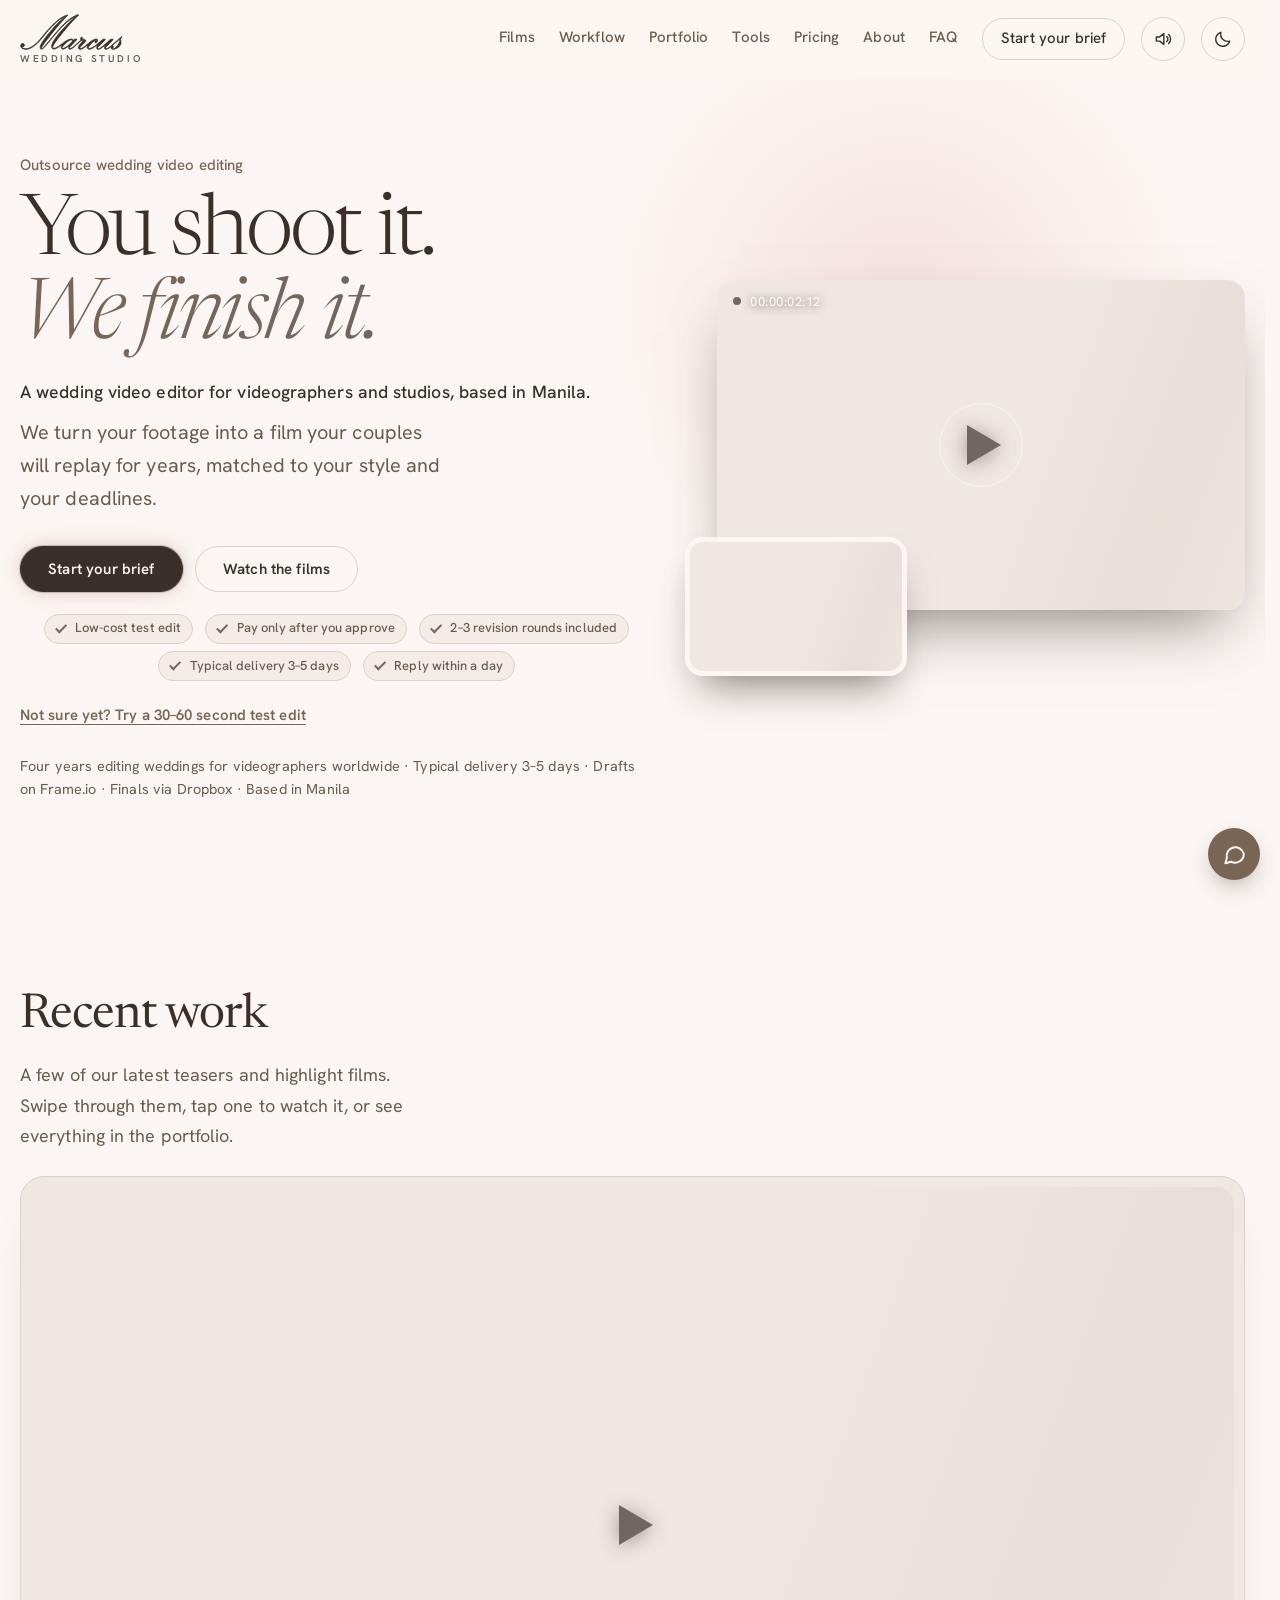
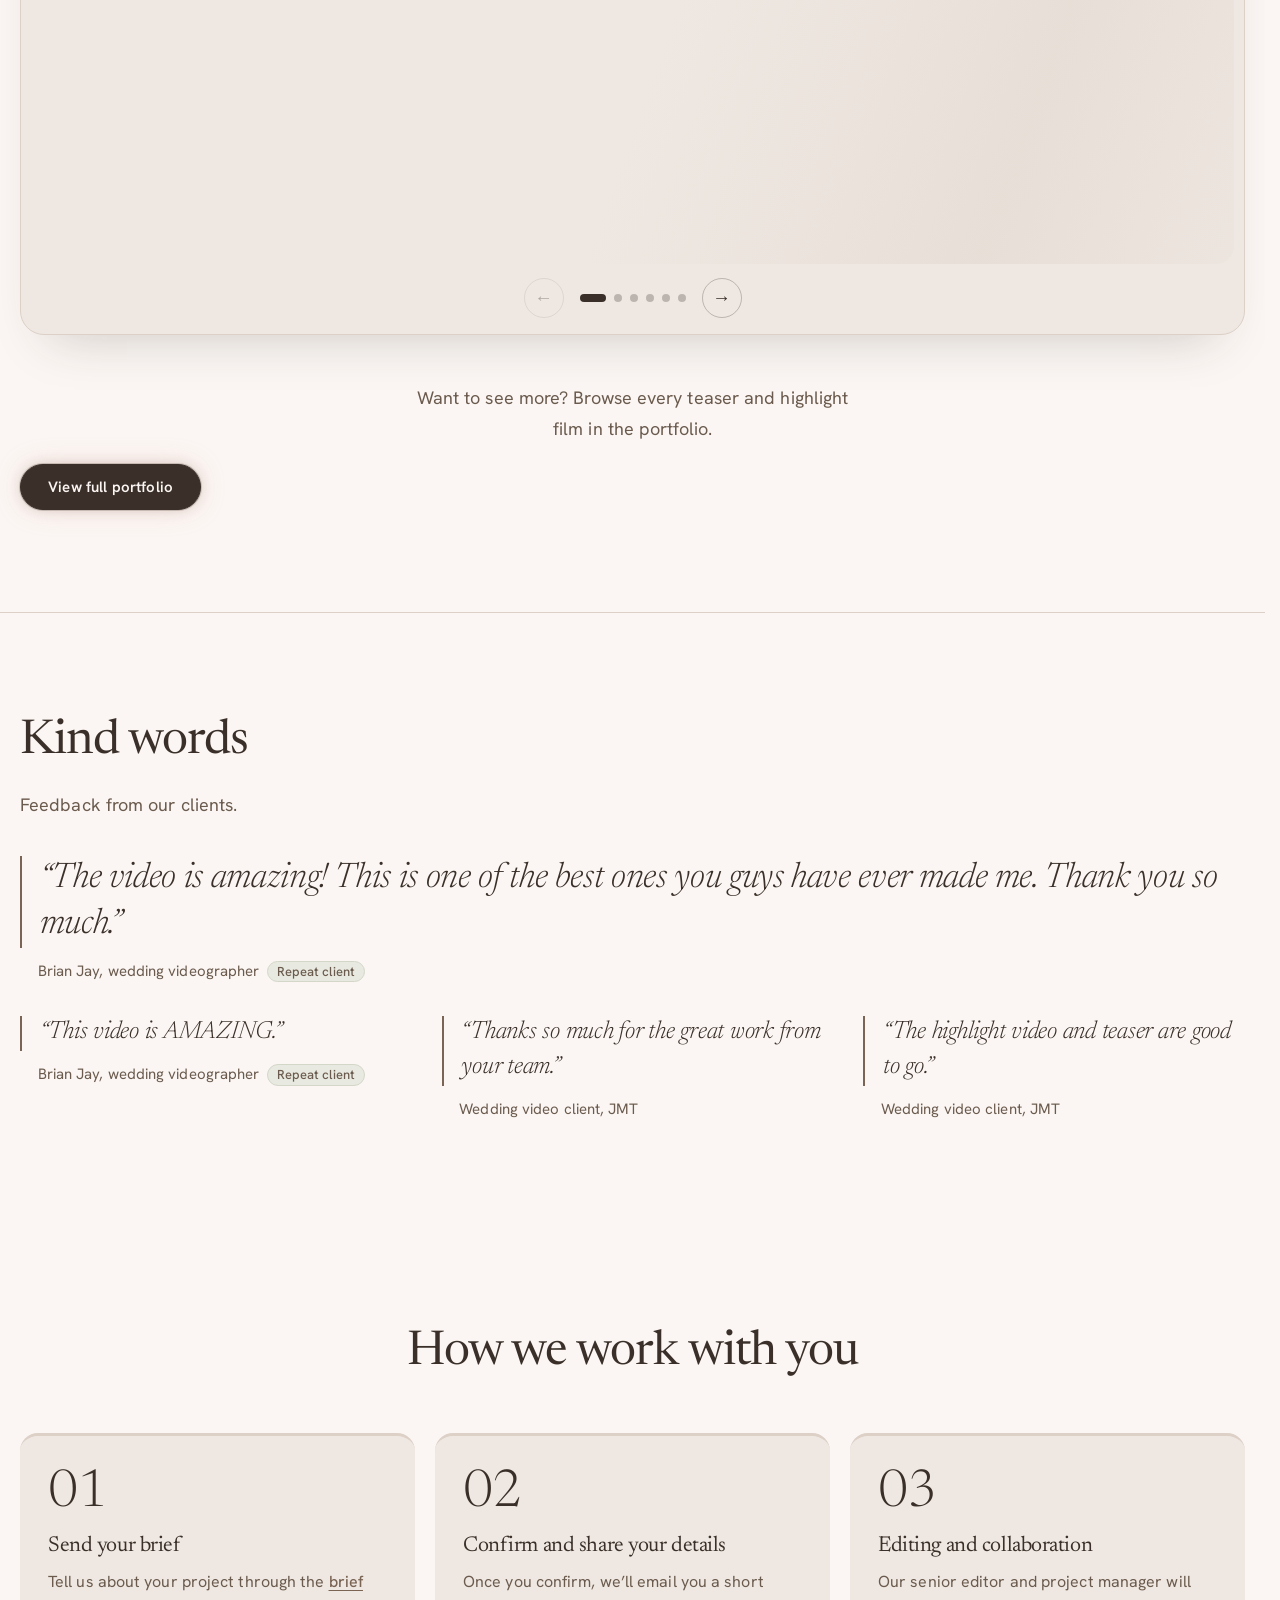
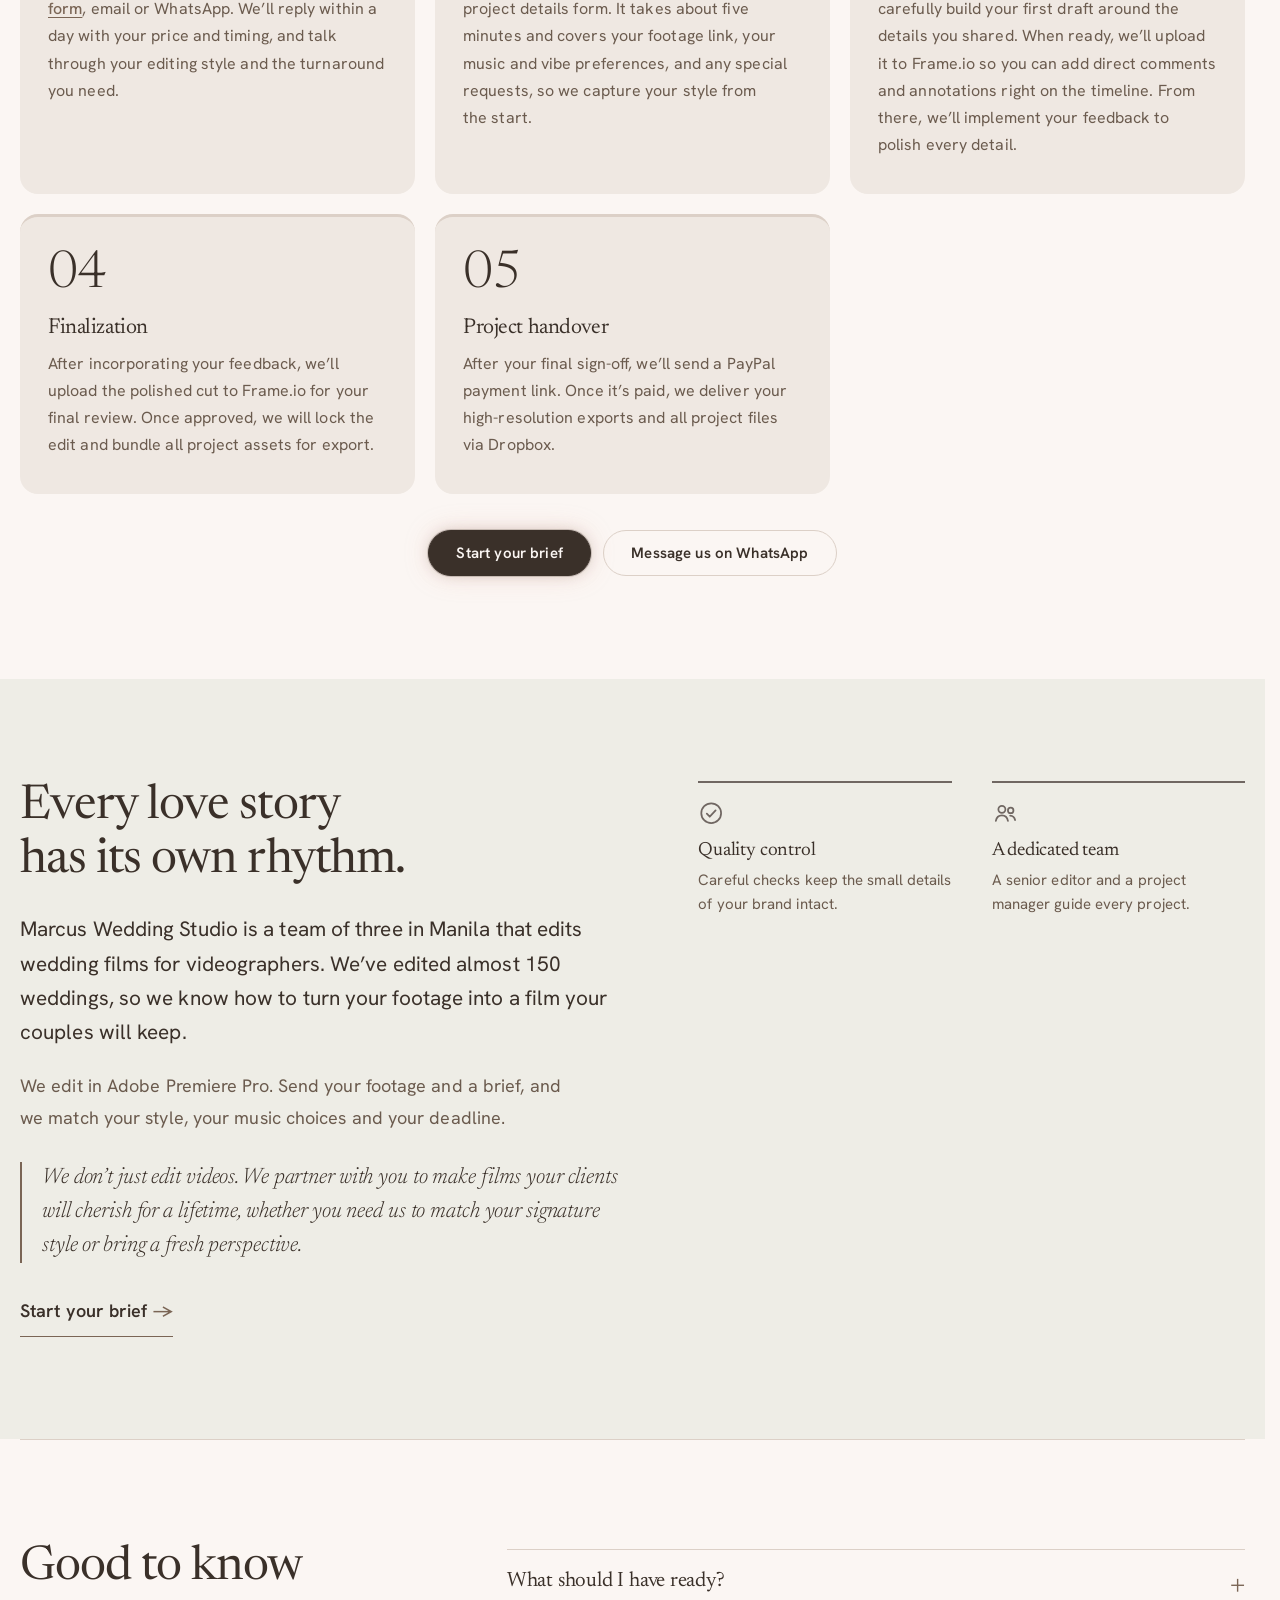
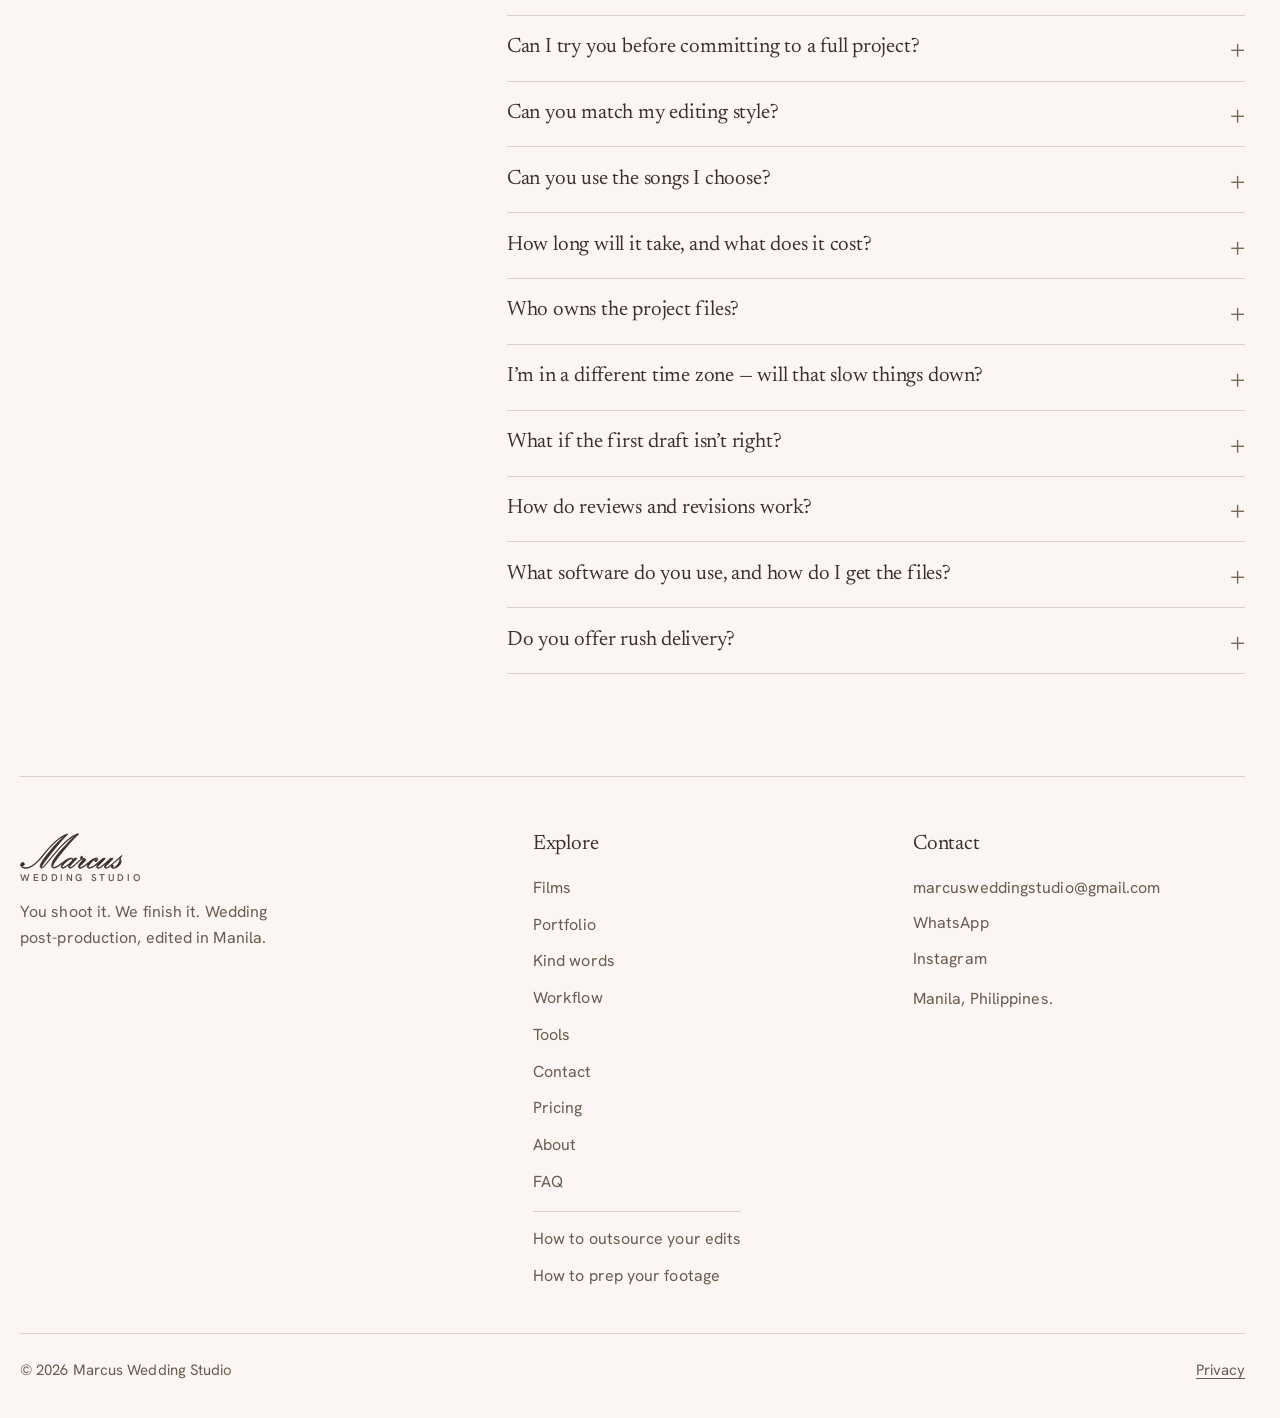
==== commit ab29e361: "Extract site from zip and remove archive" ====
--- a/index.html
+++ b/index.html
@@ -30,7 +30,7 @@
 <link rel="preload" as="style" href="https://fonts.googleapis.com/css2?family=Newsreader:ital,opsz,wght@0,6..72,300..600;1,6..72,300..500&family=Hanken+Grotesk:wght@400;500;600&display=swap" onload="this.onload=null;this.rel='stylesheet'"><noscript><link rel="stylesheet" href="https://fonts.googleapis.com/css2?family=Newsreader:ital,opsz,wght@0,6..72,300..600;1,6..72,300..500&family=Hanken+Grotesk:wght@400;500;600&display=swap"></noscript>
 <script>if(!matchMedia("(prefers-reduced-motion:reduce)").matches){document.documentElement.classList.add("anim");setTimeout(function(){if(!window.__rv)document.documentElement.classList.remove("anim")},1200)}</script>
 <script>(function(){var t=null;try{t=localStorage.getItem("theme")}catch(e){}if(t!=="light"&&t!=="dark")t=matchMedia("(prefers-color-scheme:dark)").matches?"dark":"light";document.documentElement.setAttribute("data-theme",t)})()</script>
-<link rel="stylesheet" href="css/site.css?v=20261121d">
+<link rel="stylesheet" href="css/site.css?v=20261121e">
 <noscript><style>.rv{opacity:1!important;translate:none!important}</style></noscript><script type="speculationrules">{"prerender":[{"where":{"href_matches":"/*"},"eagerness":"moderate"}]}</script>
 </head>
 <body>
@@ -136,7 +136,7 @@
 <dialog id="pl" aria-label="Film player"><iframe id="yt" title="Film player" referrerpolicy="strict-origin-when-cross-origin" allow="autoplay; encrypted-media; picture-in-picture; fullscreen" allowfullscreen></iframe><div class="dtxt"><h3 id="pt" aria-live="polite"></h3><div class="pnav"><button type="button" id="pp" aria-label="Previous film">‹</button><button type="button" id="pn" aria-label="Next film">›</button></div><button type="button" id="pr">Use as reference</button><a class="btn" id="ytl" target="_blank" rel="noopener">Watch on YouTube</a><button type="button" id="pc">Close</button></div></dialog>
 
 <script src="js/config.js?v=20261121a"></script>
-<script src="js/films.js?v=20261121a"></script>
+<script src="js/films.js?v=20261122a"></script>
 <script>
 const $=id=>document.getElementById(id);
 const reduce=matchMedia("(prefers-reduced-motion:reduce)").matches;
@@ -163,9 +163,9 @@
 
 if(CFG.clients.length){$("cl").innerHTML=CFG.clients.map(c=>{const i=c.logo?`<img src="${esc(c.logo)}" alt="${esc(c.name)}" loading="lazy" decoding="async">`:esc(c.name);return `<li>${c.url?`<a href="${esc(c.url)}" target="_blank" rel="noopener">${i}</a>`:i}</li>`}).join("");$("clients").hidden=false}
 /* Films: [YouTube ID, title, type, optional details such as "4:12 · Cinematic"] */
-const SIG=JSON.stringify([window.SITE_FILMS||[],window.SITE_HERO||{}]);
+const SIG=JSON.stringify([window.SITE_RECENT||window.SITE_FILMS||[],window.SITE_HERO||{}]);
 const HERO=Object.assign({feature:["","",""],mini:["","",""]},JSON.parse(JSON.stringify(window.SITE_HERO||{})));
-const FILMS=(window.SITE_FILMS||[]).map(([v,title,type,meta])=>({v,title,type,meta:meta||""}));
+const FILMS=(window.SITE_RECENT||window.SITE_FILMS||[]).map(([v,title,type,meta])=>({v,title,type,meta:meta||""}));
 /* Owner edit mode: open the page with ?edit to add, replace or remove films (grid and the two large cards). Edits show in this browser until you publish them; Publish/Download saves them to films.js, so replacing index.html never undoes them. */
 (()=>{const KEY="filmsEdit",HK="heroEdit",row=f=>[f.v,f.title,f.type].concat(f.meta?[f.meta]:[]),ID=/^[\w-]{11}$/;
 try{const fb=localStorage.getItem("filmsBase");if(fb!==null&&fb!==SIG){localStorage.removeItem(KEY);localStorage.removeItem(HK);localStorage.removeItem("filmsBase")}}catch(e){}
@@ -381,9 +381,9 @@
 if(!q.length)return;const sc=document.createElement("script");sc.type="application/ld+json";sc.textContent=JSON.stringify({"@context":"https://schema.org","@type":"FAQPage",mainEntity:q});document.head.appendChild(sc)})();
 
 /* Header shadow line + back to top */
-const tb=$("top"),hd=$("site"),tp=()=>{tb.classList.toggle("show",scrollY>600);hd.classList.toggle("scrolled",scrollY>8)};
+const tb=$("top"),hd=$("site"),tp=()=>{if(tb)tb.classList.toggle("show",scrollY>600);if(hd)hd.classList.toggle("scrolled",scrollY>8)};
 addEventListener("scroll",tp,{passive:true});
-tb.onclick=()=>scrollTo({top:0,behavior:reduce?"auto":"smooth"});tp();
+if(tb)tb.onclick=()=>scrollTo({top:0,behavior:reduce?"auto":"smooth"});tp();
 
 /* Owner unlock: tap the footer logo 5 times quickly, then enter the private code. A single tap still scrolls to the top. */
 (()=>{const a=document.querySelector(".f-brand .brand");if(!a)return;let n=0,t=0;
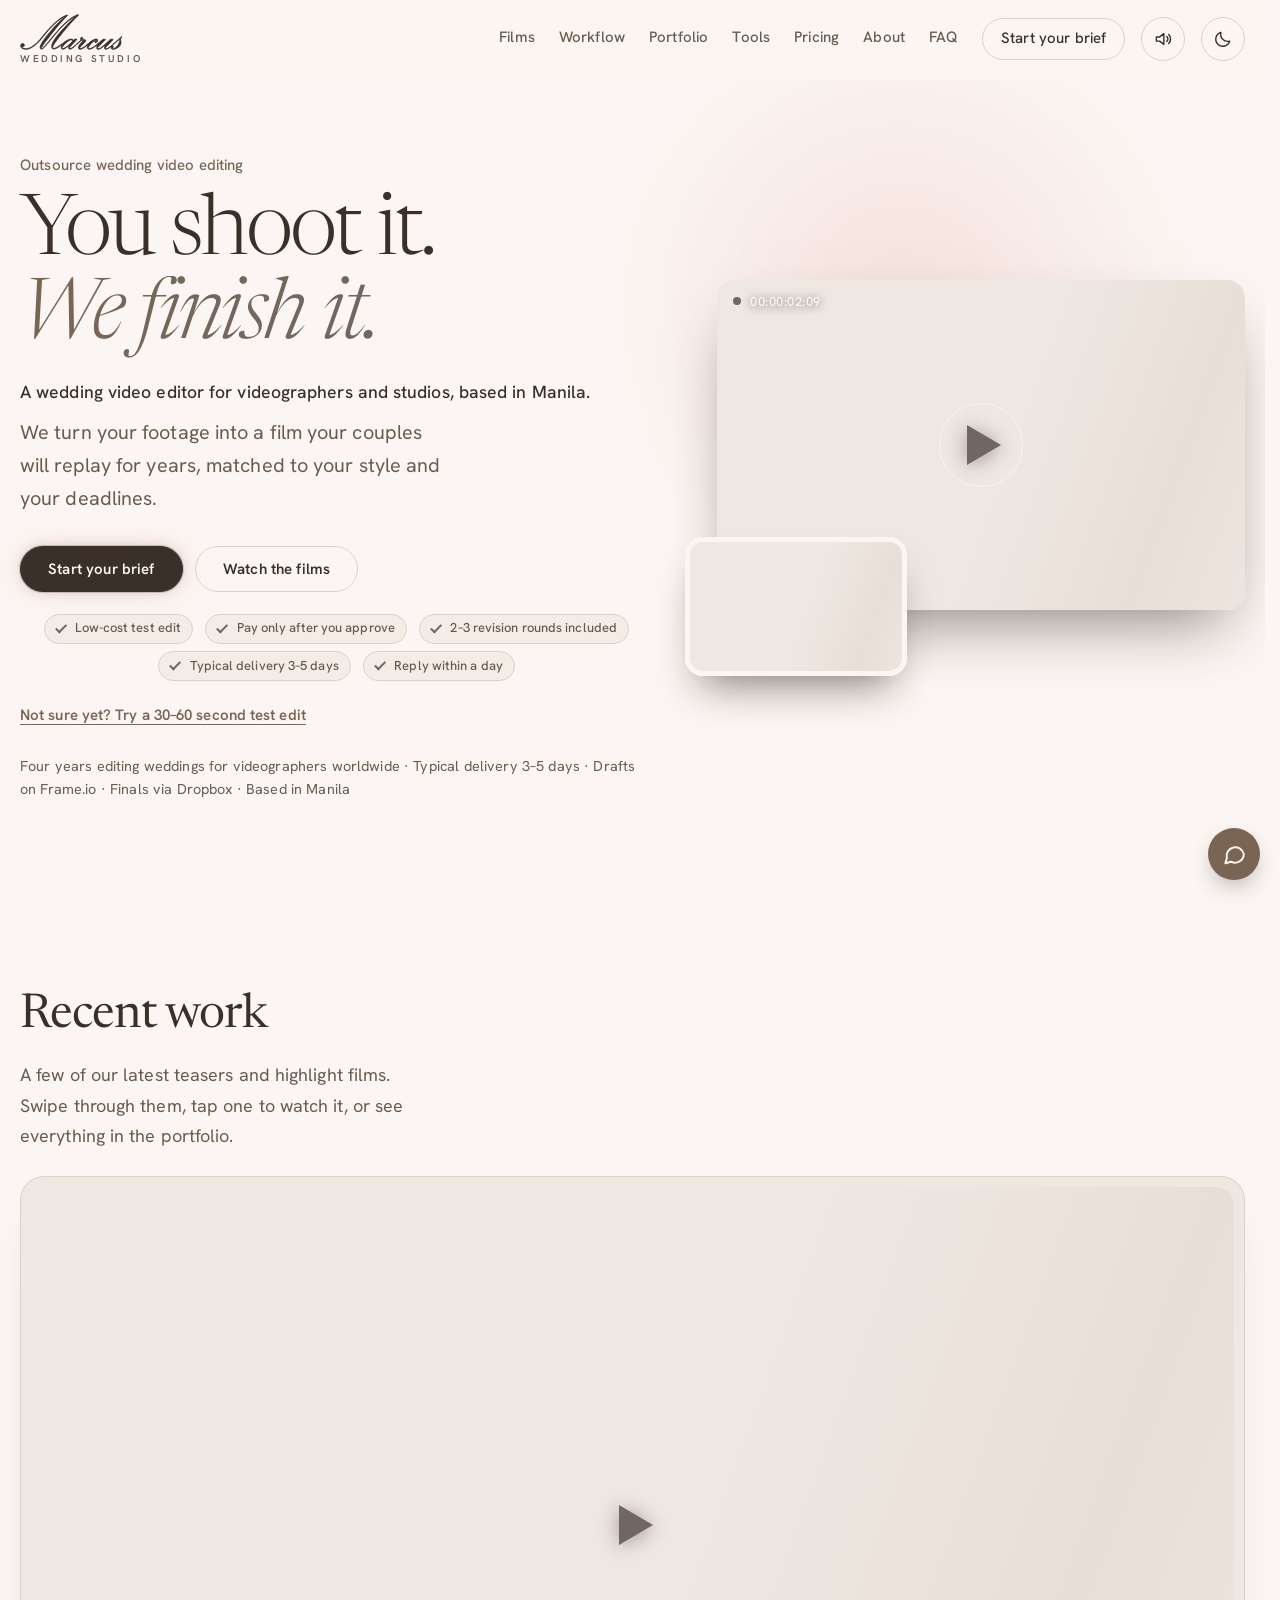
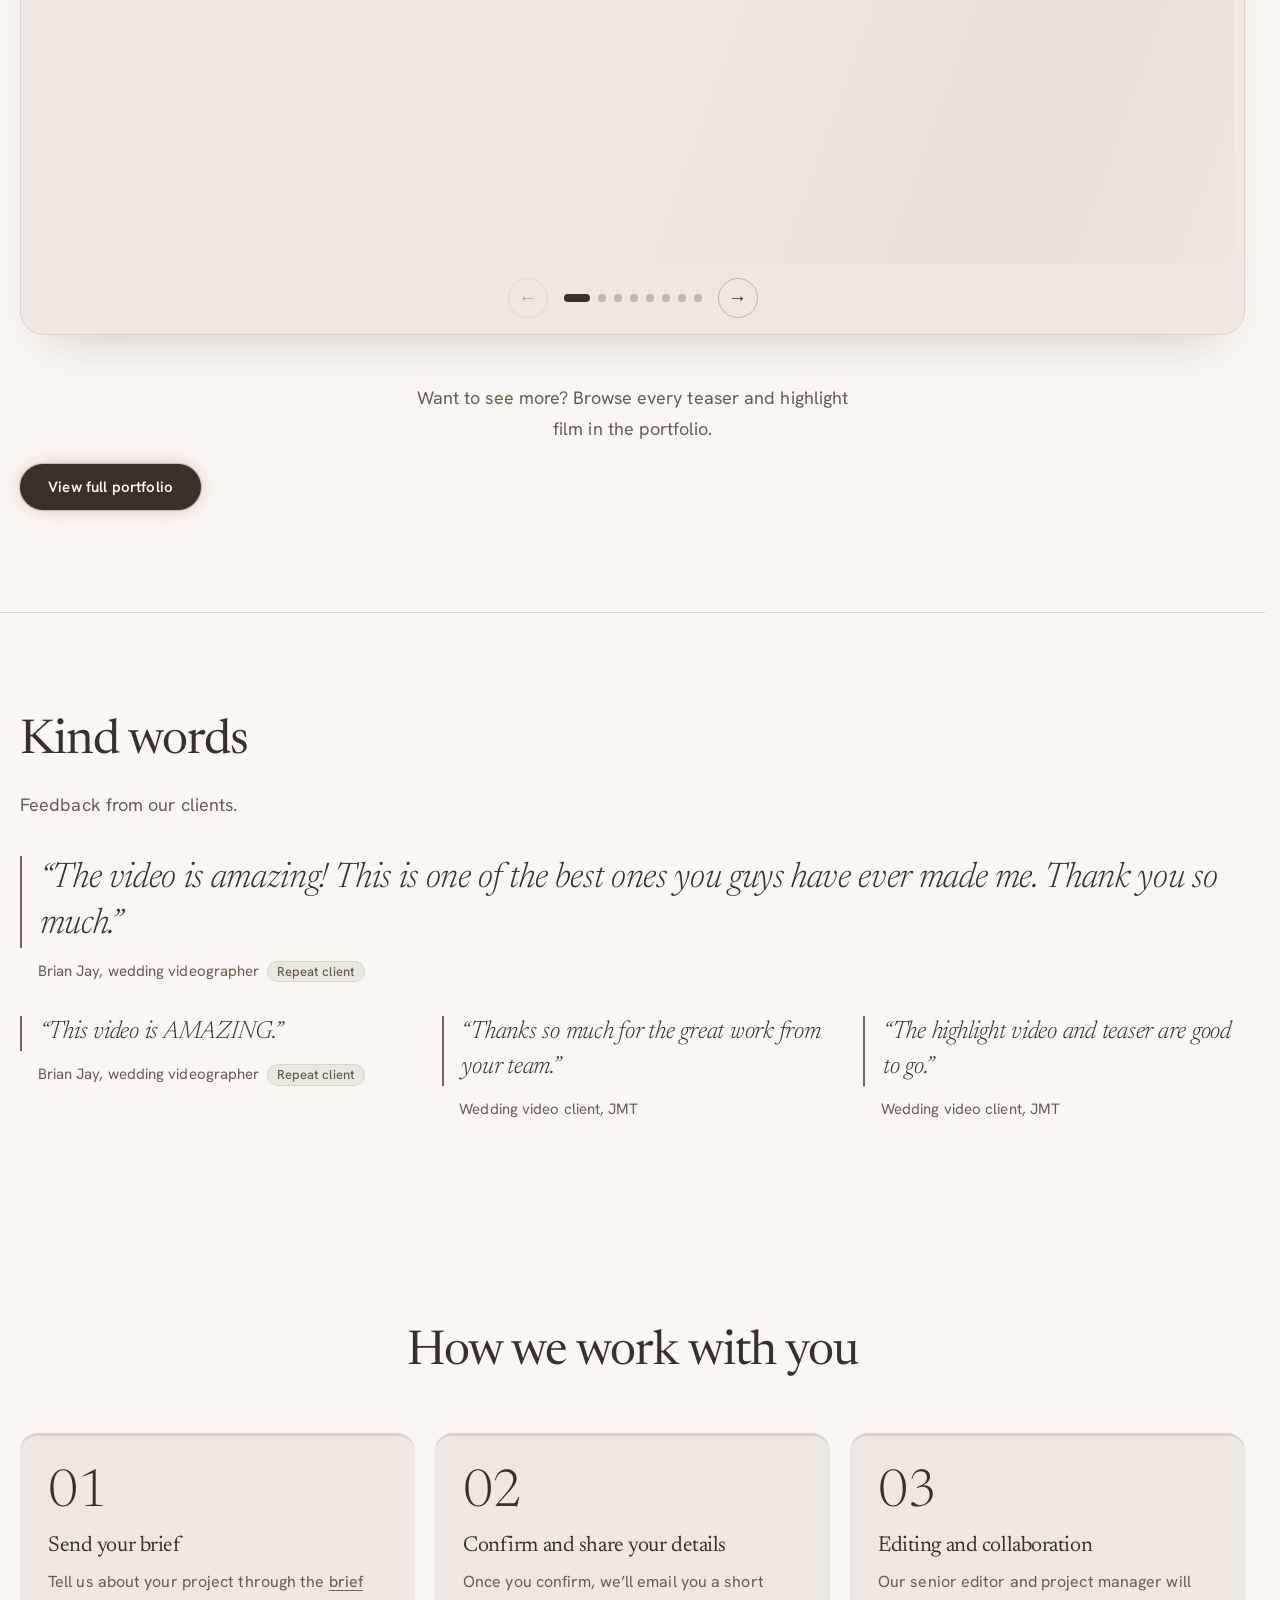
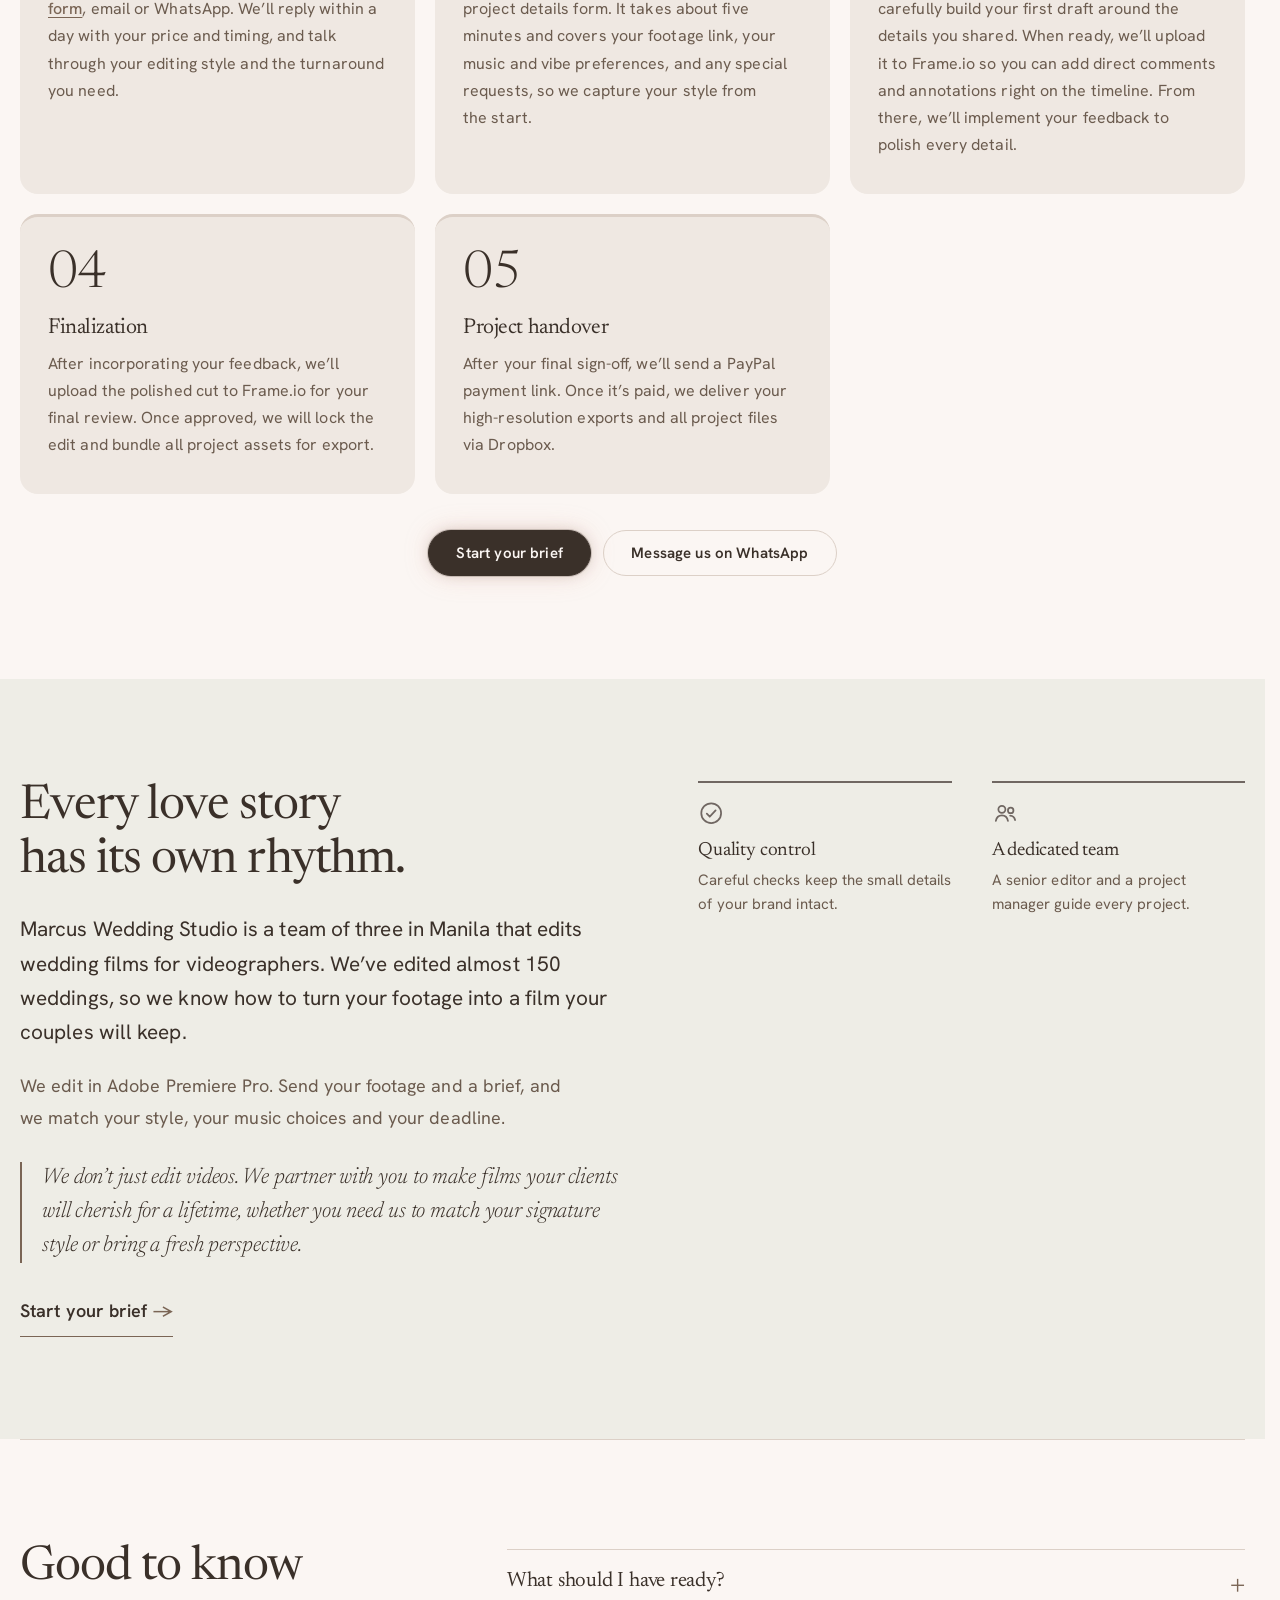
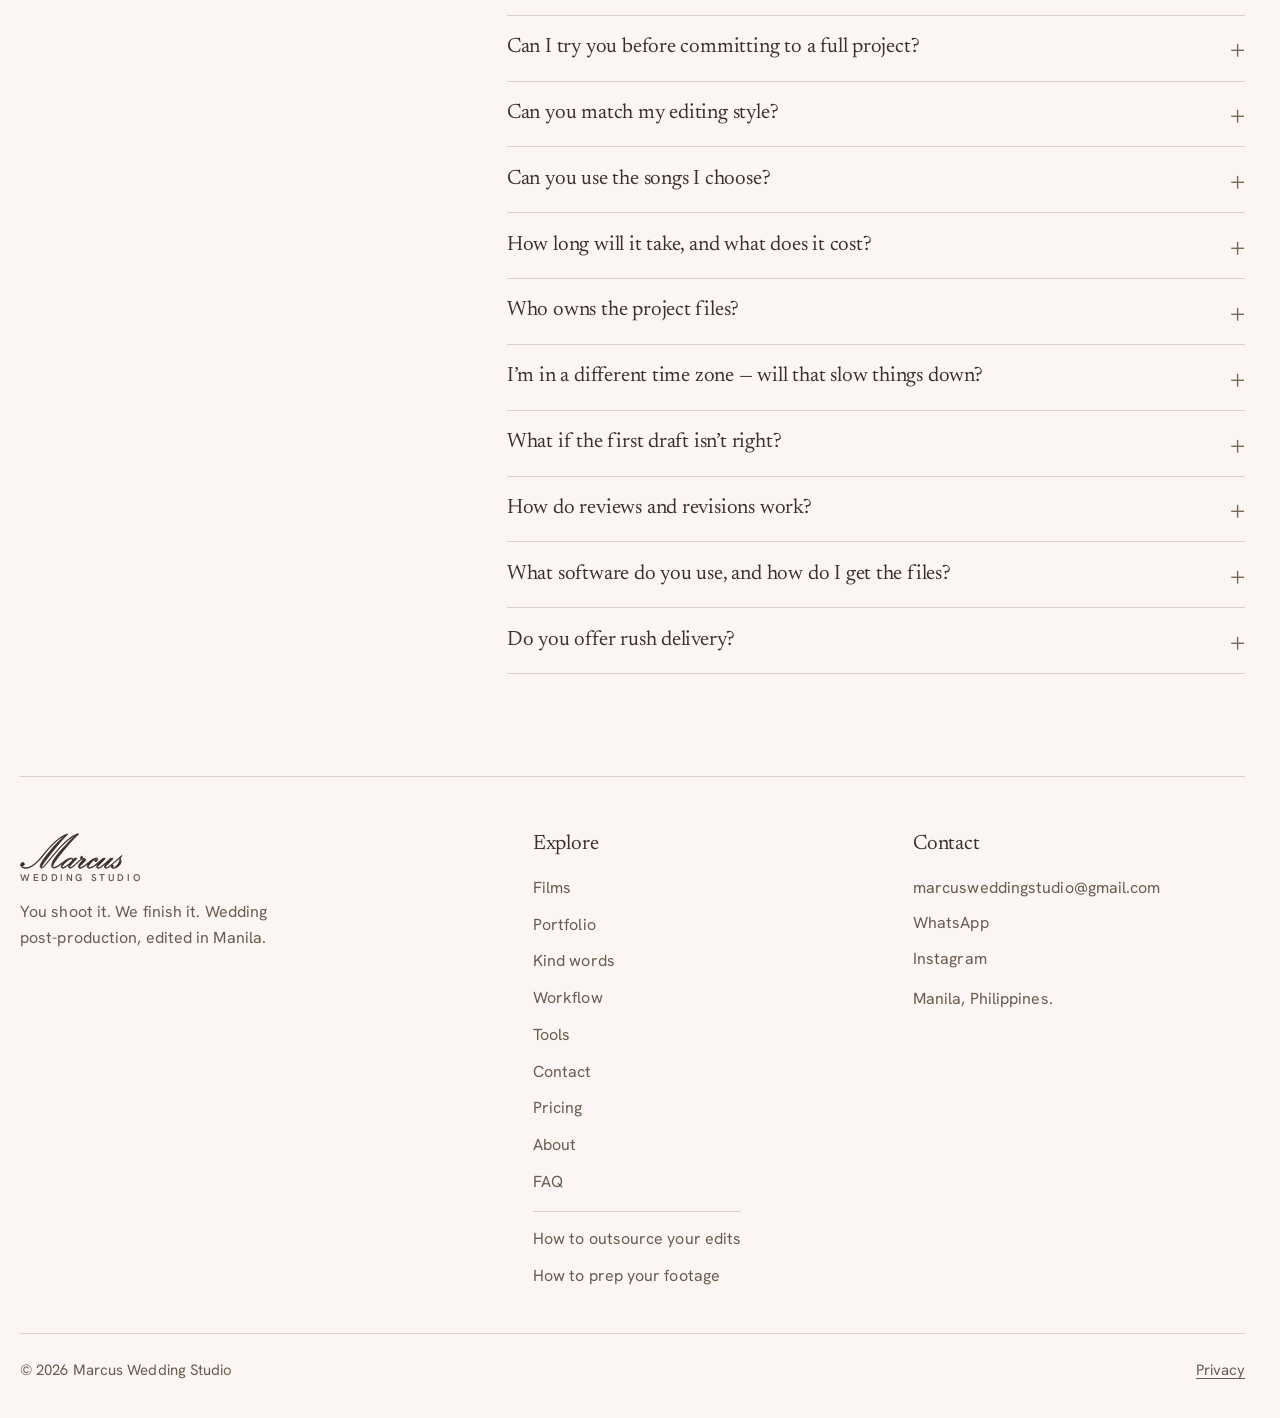
==== commit a22ff24e: "Extract site from zip and remove archive" ====
--- a/index.html
+++ b/index.html
@@ -54,7 +54,7 @@
 <section class="work" id="work">
 <div class="rv"><h2>Recent work</h2><p class="rev-s">A few of our latest teasers and highlight films. Swipe through them, tap one to watch it, or see everything in the portfolio.</p></div>
 <div class="pbox wbox rv">
-<div class="grid wcar" id="grid" tabindex="0" role="region" aria-label="Recent films"><noscript><ul class="nojs"><li><a href="https://www.youtube.com/watch?v=1kHFaY5qJz0" rel="noopener">G &amp; A – Wedding teaser</a></li><li><a href="https://www.youtube.com/watch?v=NN3BbEYAyjQ" rel="noopener">M &amp; D – Wedding teaser</a></li><li><a href="https://www.youtube.com/watch?v=1u0ULhVUvvM" rel="noopener">M &amp; D – Wedding highlights</a></li><li><a href="https://www.youtube.com/watch?v=TFfA5JCuM-0" rel="noopener">M &amp; S – Wedding highlights</a></li><li><a href="https://www.youtube.com/watch?v=wE38AcaPE00" rel="noopener">G &amp; A – Wedding highlights</a></li><li><a href="https://www.youtube.com/watch?v=qQe6p5eHqvs" rel="noopener">S &amp; G – Wedding highlights</a></li><li><a href="https://www.youtube.com/watch?v=SIyY_ykB4uE" rel="noopener">A &amp; J – Wedding highlights</a></li><li><a href="https://www.youtube.com/watch?v=-BiQK0gYHFM" rel="noopener">B &amp; I – Wedding teaser</a></li><li><a href="https://www.youtube.com/watch?v=vksNaP4HbGo" rel="noopener">B &amp; I – Wedding highlights</a></li><li><a href="https://www.youtube.com/watch?v=SUk7rLgGK6Y" rel="noopener">G &amp; D – Wedding highlights</a></li><li><a href="https://www.youtube.com/watch?v=lnMzKS5-YYM" rel="noopener">A &amp; Z – Wedding teaser</a></li></ul></noscript></div>
+<div class="grid wcar" id="grid" tabindex="0" role="region" aria-label="Recent films"><noscript><ul class="nojs"><li><a href="https://www.youtube.com/watch?v=UMfn5n1y3WQ" rel="noopener">E &amp; J – Wedding highlights</a></li><li><a href="https://www.youtube.com/watch?v=qQe6p5eHqvs" rel="noopener">S &amp; G – Wedding highlights</a></li><li><a href="https://www.youtube.com/watch?v=TFfA5JCuM-0" rel="noopener">M &amp; S – Wedding highlights</a></li><li><a href="https://www.youtube.com/watch?v=1u0ULhVUvvM" rel="noopener">M &amp; D – Wedding highlights</a></li><li><a href="https://www.youtube.com/watch?v=NN3BbEYAyjQ" rel="noopener">M &amp; D – Wedding teaser</a></li><li><a href="https://www.youtube.com/watch?v=wE38AcaPE00" rel="noopener">G &amp; A – Wedding highlights</a></li><li><a href="https://www.youtube.com/watch?v=1kHFaY5qJz0" rel="noopener">G &amp; A – Wedding teaser</a></li><li><a href="https://www.youtube.com/watch?v=SUk7rLgGK6Y" rel="noopener">G &amp; D – Wedding highlights</a></li></ul></noscript></div>
 <div class="ctl"><button type="button" id="wprev" aria-label="Previous film">←</button><div class="dots2" id="wdots"></div><button type="button" id="wnext" aria-label="Next film">→</button></div>
 </div>
 <div class="films-cta rv"><p>Want to see more? Browse every teaser and highlight film in the portfolio.</p><div class="films-btns"><a class="btn" href="portfolio.html" data-ev="CTA Click" data-label="Home: View portfolio">View full portfolio</a></div></div>
@@ -163,95 +163,14 @@
 
 if(CFG.clients.length){$("cl").innerHTML=CFG.clients.map(c=>{const i=c.logo?`<img src="${esc(c.logo)}" alt="${esc(c.name)}" loading="lazy" decoding="async">`:esc(c.name);return `<li>${c.url?`<a href="${esc(c.url)}" target="_blank" rel="noopener">${i}</a>`:i}</li>`}).join("");$("clients").hidden=false}
 /* Films: [YouTube ID, title, type, optional details such as "4:12 · Cinematic"] */
-const SIG=JSON.stringify([window.SITE_RECENT||window.SITE_FILMS||[],window.SITE_HERO||{}]);
 const HERO=Object.assign({feature:["","",""],mini:["","",""]},JSON.parse(JSON.stringify(window.SITE_HERO||{})));
 const FILMS=(window.SITE_RECENT||window.SITE_FILMS||[]).map(([v,title,type,meta])=>({v,title,type,meta:meta||""}));
-/* Owner edit mode: open the page with ?edit to add, replace or remove films (grid and the two large cards). Edits show in this browser until you publish them; Publish/Download saves them to films.js, so replacing index.html never undoes them. */
-(()=>{const KEY="filmsEdit",HK="heroEdit",row=f=>[f.v,f.title,f.type].concat(f.meta?[f.meta]:[]),ID=/^[\w-]{11}$/;
-try{const fb=localStorage.getItem("filmsBase");if(fb!==null&&fb!==SIG){localStorage.removeItem(KEY);localStorage.removeItem(HK);localStorage.removeItem("filmsBase")}}catch(e){}
-try{const s=JSON.parse(localStorage.getItem(KEY)||"null");
- if(Array.isArray(s)&&s.length)FILMS.splice(0,FILMS.length,...s.filter(r=>Array.isArray(r)&&ID.test(r[0])).map(([v,title,type,meta])=>({v,title:String(title||""),type:String(type||""),meta:meta||""})))}catch(e){}
-try{const h=JSON.parse(localStorage.getItem(HK)||"null");if(h)["feature","mini"].forEach(k=>{if(Array.isArray(h[k])&&ID.test(h[k][0]))HERO[k]=h[k].slice(0,3).map(String)})}catch(e){}
 /* large cards at the top of the page */
-const setHero=(k,[v,title,type])=>{const b=document.querySelector(".film."+k);if(!b||!v)return;
+(()=>{const setHero=(k,[v,title,type])=>{const b=document.querySelector(".film."+k);if(!b||!v)return;
  b.dataset.v=v;b.setAttribute("aria-label","Watch "+title+", "+type.toLowerCase()+", on YouTube");
  const im=b.querySelector("img");if(im&&im.src.indexOf("/vi/"+v+"/")<0)im.src="https://img.youtube.com/vi/"+v+"/hq720.jpg";
  const c=b.querySelector(".cap");if(c)c.innerHTML=esc(title)+"<small>"+esc(type)+"</small>"};
-setHero("feature",HERO.feature);setHero("mini",HERO.mini);
-let own=false,fresh=false;try{if(CFG.editKey&&new URLSearchParams(location.search).get("edit")===CFG.editKey){localStorage.setItem("ownerEdit","1");fresh=true;history.replaceState(null,"",location.pathname+"#fedit")}own=!!CFG.editKey&&localStorage.getItem("ownerEdit")==="1"}catch(e){}
-if(!own)return;
-const fab=document.createElement("button");fab.type="button";fab.className="edit-fab";fab.setAttribute("aria-label","Edit films");
-fab.innerHTML='<svg viewBox="0 0 24 24" aria-hidden="true"><path d="M4 20h4L19 9a2.8 2.8 0 0 0-4-4L4 16z"/><path d="M13.5 6.5l4 4"/></svg>';document.body.appendChild(fab);
-fab.addEventListener("click",()=>{const el=document.getElementById("fedit");if(el)el.scrollIntoView({behavior:"smooth",block:"start"})});
-const parse=u=>{u=u.trim();if(ID.test(u))return u;try{const x=new URL(u),h=x.hostname;
- if(/(^|\.)youtu\.be$/.test(h)){const i=x.pathname.slice(1).split("/")[0];return ID.test(i)?i:null}
- if(/(^|\.)youtube(-nocookie)?\.com$/.test(h)){const q=x.searchParams.get("v");if(q&&ID.test(q))return q;const m=x.pathname.match(/^\/(?:embed|shorts|live|v)\/([\w-]{11})/);return m?m[1]:null}}catch(e){}return null};
-const opts=`<option>Wedding teaser</option><option>Wedding highlights</option><option>Wedding full film</option>`;
-const p=document.createElement("div");p.className="fedit";p.id="fedit";
-p.innerHTML=`<header class="fe-hd"><h3>Edit films</h3><span class="fe-chip">Only you see this</span><a class="fe-x" href="${location.pathname}#work">Exit</a></header>
-<form id="fe-f" class="fe-card"><p class="fe-s">Add or change a video</p>
-<div class="fe-g">
-<label class="fe-full">YouTube link<input id="fe-u" type="text" inputmode="url" placeholder="https://www.youtube.com/watch?v=…" required autocomplete="off"></label>
-<label>Couple names<input id="fe-t" type="text" placeholder="e.g. J &amp; M" required maxlength="40" autocomplete="off"></label>
-<label>Type<select id="fe-y">${opts}</select></label>
-<label class="fe-full">Where<select id="fe-w"><option value="grid">Film grid</option><option value="feature">Large card (top of page)</option><option value="mini">Small card (top of page)</option></select></label>
-</div><button class="btn" type="submit" id="fe-s">Add video</button></form>
-<section class="fe-card"><p class="fe-s">Top of page</p><ul class="fe-ls" id="fe-h"></ul></section>
-<section class="fe-card"><p class="fe-s">Film grid <span id="fe-c"></span></p><ul class="fe-ls" id="fe-l"></ul></section>
-<div class="fe-a"><button class="btn" type="button" id="fe-p">Publish to website</button><button class="btn ghost" type="button" id="fe-d">Download films.js</button><button class="btn ghost" type="button" id="fe-r">Reset</button></div>
-<p class="fe-m" id="fe-m" role="status"></p>
-<details class="fe-set" id="fe-set"><summary>One-time setup for Publish</summary>
-<ol><li>Open <a href="https://github.com/settings/personal-access-tokens/new" target="_blank" rel="noopener">GitHub’s new token page</a> and sign in.</li>
-<li>Name it (e.g. “Film editor”) and set an expiry.</li>
-<li>Under <b>Repository access</b>, choose <b>Only select repositories</b> and pick this site’s repository.</li>
-<li>Under <b>Permissions</b>, add <b>Contents</b> and set it to <b>Read and write</b>, then create the token and copy it.</li>
-<li>Paste it here. It is saved only in this browser, never on the site itself.</li></ol>
-<div class="fe-tk"><input id="fe-k" type="password" placeholder="GitHub token" autocomplete="off" aria-label="GitHub token"><button class="btn" type="button" id="fe-ks">Save token</button><button class="btn ghost" type="button" id="fe-kf">Forget token</button></div></details>`;
-$("grid").closest(".wbox").before(p);
-if(fresh||location.hash==="#fedit"){try{history.scrollRestoration="manual"}catch(e){}let u=false;["wheel","touchstart","keydown"].forEach(t=>addEventListener(t,()=>{u=true},{once:true,passive:true}));const go=()=>{if(!u)p.scrollIntoView({block:"start",behavior:"instant"})};go();requestAnimationFrame(go);addEventListener("load",go,{once:true});[300,900,1800].forEach(ms=>setTimeout(go,ms))}
-p.querySelector(".fe-x").addEventListener("click",e=>{e.preventDefault();try{localStorage.removeItem("ownerEdit")}catch(x){}location.hash="#work";location.reload()});
-const msg=t=>{$("fe-m").textContent=t},th=v=>`<img src="https://img.youtube.com/vi/${v}/default.jpg" alt="" width="64" height="48">`;
-const list=()=>{$("fe-c").textContent=FILMS.length;
- $("fe-l").innerHTML=FILMS.map((f,i)=>`<li>${th(f.v)}<span class="fe-t">${esc(f.title)}<small>${esc(f.type)}</small></span><span class="fe-ac"><button type="button" class="fe-b" data-e="${i}" aria-label="Edit ${esc(f.title)}, ${esc(f.type)}">Edit</button><button type="button" class="fe-b fe-del" data-i="${i}" aria-label="Remove ${esc(f.title)}, ${esc(f.type)}">Remove</button></span></li>`).join("");
- $("fe-h").innerHTML=[["feature","Large card"],["mini","Small card"]].map(([k,n])=>`<li>${th(HERO[k][0])}<span class="fe-t">${esc(HERO[k][1])}<small>${n} · ${esc(HERO[k][2])}</small></span><span class="fe-ac"><button type="button" class="fe-b" data-h="${k}" aria-label="Replace the ${n.toLowerCase()}">Replace</button></span></li>`).join("")};
-list();
-let ed=-1;
-const label=()=>{$("fe-s").textContent=ed>=0?"Save changes":$("fe-w").value=="grid"?"Add video":"Replace card"};
-$("fe-w").addEventListener("change",()=>{ed=-1;label()});
-const fill=(w,[v,t,y])=>{$("fe-w").value=w;$("fe-u").value="https://www.youtube.com/watch?v="+v;$("fe-t").value=t;
- if(![...$("fe-y").options].some(o=>o.value===y))$("fe-y").add(new Option(y,y));$("fe-y").value=y;label();$("fe-f").scrollIntoView({block:"center"});$("fe-u").focus()};
-$("fe-l").addEventListener("click",e=>{const b=e.target.closest("button[data-e]");if(!b)return;const f=FILMS[+b.dataset.e];ed=+b.dataset.e;fill("grid",[f.v,f.title,f.type]);msg("Change what you need, then click “Save changes”.")});
-$("fe-h").addEventListener("click",e=>{const b=e.target.closest("button[data-h]");if(!b)return;ed=-1;fill(b.dataset.h,HERO[b.dataset.h]);msg("Change the link, names or type, then click “Replace card”.")});
-const commit=()=>{try{localStorage.setItem(KEY,JSON.stringify(FILMS.map(row)));localStorage.setItem(HK,JSON.stringify(HERO));localStorage.setItem("filmsBase",SIG)}catch(e){msg("Couldn’t save the change in this browser.");return}location.hash="#fedit";location.reload()};
-$("fe-f").addEventListener("submit",e=>{e.preventDefault();const v=parse($("fe-u").value),w=$("fe-w").value,t=$("fe-t").value.trim(),y=$("fe-y").value;
- if(!v){msg("That doesn’t look like a YouTube link. Paste the video’s address, e.g. https://www.youtube.com/watch?v=…");return}
- if(w=="grid"){if(FILMS.some((f,i)=>f.v===v&&i!==ed)){msg("That video is already in the grid.");return}
-  if(ed>=0)FILMS[ed]=Object.assign({},FILMS[ed],{v,title:t,type:y});else FILMS.unshift({v,title:t,type:y,meta:""})}
- else HERO[w]=[v,t,y];commit()});
-$("fe-l").addEventListener("click",e=>{const b=e.target.closest("button[data-i]");if(!b)return;const f=FILMS[+b.dataset.i];
- if(FILMS.length<2){msg("Keep at least one film in the grid.");return}
- if(!confirm("Remove “"+f.title+" – "+f.type+"” from the film grid?"))return;FILMS.splice(+b.dataset.i,1);commit()});
-$("fe-r").onclick=()=>{if(!confirm("Discard your unpublished changes and go back to the published list?"))return;try{localStorage.removeItem(KEY);localStorage.removeItem(HK);localStorage.removeItem("filmsBase")}catch(e){}location.hash="#fedit";location.reload()};
-const J=o=>JSON.stringify(o).replace(/</g,"\\u003c");
-const build=()=>"/* Film list. Edited by the owner editor (?edit). Replacing index.html does not change this file. */\nwindow.SITE_HERO="+J(HERO)+";\nwindow.SITE_FILMS=[\n"+FILMS.map(f=>J(row(f))).join(",\n")+"\n];\n";
-$("fe-d").onclick=()=>{try{const a=document.createElement("a");a.href=URL.createObjectURL(new Blob([build()],{type:"text/javascript"}));a.download="films.js";a.click();setTimeout(()=>URL.revokeObjectURL(a.href),1e4);msg("Downloaded films.js. Upload it to GitHub in place of the current films.js to publish these changes.")}catch(e){msg("Couldn’t download the file.")}};
-/* One-click publish: commits index.html to this site's GitHub repository (GitHub Pages then redeploys). The token lives only in this browser. */
-const TK="ghToken",tok=()=>{try{return localStorage.getItem(TK)||""}catch(e){return ""}};
-const owner=location.hostname.split(".")[0],repo=location.hostname.endsWith(".github.io")&&location.pathname.split("/")[1]||location.hostname,API="https://api.github.com/repos/"+owner+"/"+repo+"/contents/films.js";
-const b64d=b=>new TextDecoder().decode(Uint8Array.from(atob(b.replace(/\s/g,"")),c=>c.charCodeAt(0)));
-const b64e=t=>{const u=new TextEncoder().encode(t);let x="";for(let i=0;i<u.length;i+=8192)x+=String.fromCharCode.apply(null,u.subarray(i,i+8192));return btoa(x)};
-$("fe-ks").onclick=()=>{const v=$("fe-k").value.trim();if(!v){msg("Paste your token first.");return}try{localStorage.setItem(TK,v)}catch(e){msg("Couldn’t save the token in this browser.");return}$("fe-k").value="";$("fe-set").open=false;msg("Token saved. You can now click “Publish to website”.")};
-$("fe-kf").onclick=()=>{try{localStorage.removeItem(TK)}catch(e){}msg("Token removed from this browser.")};
-$("fe-p").onclick=async()=>{const t=tok();if(!t){$("fe-set").open=true;msg("Publishing needs a one-time setup. Follow the steps below, then click Publish again.");return}
- const H={Authorization:"Bearer "+t,Accept:"application/vnd.github+json"},btn=$("fe-p");btn.disabled=true;msg("Publishing…");
- try{const g=await fetch(API,{headers:H,cache:"no-store"});
-  if(g.status==401||g.status==403){throw new Error("auth")}if(!g.ok&&g.status!=404)throw new Error("http "+g.status);
-  const cur=g.ok?await g.json():null,out=build();
-  const w=await fetch(API,{method:"PUT",headers:Object.assign({"Content-Type":"application/json"},H),body:JSON.stringify(Object.assign({message:"Update films",content:b64e(out)},cur?{sha:cur.sha}:{}))});
-  if(w.status==401||w.status==403)throw new Error("auth");if(w.status==404)throw new Error("notfound");if(!w.ok)throw new Error("http "+w.status);
-  msg("Published. Your site updates in about a minute; refresh the page to see it.")}
- catch(e){msg(e.message=="auth"?"GitHub refused the token. It may have expired or lack “Contents: Read and write” for this repository. Use “Forget token” and set up a new one.":e.message=="notfound"?"Couldn’t update films.js in the "+repo+" repository, or the token doesn’t have access to it.":"Couldn’t publish ("+e.message+"). Try “Download file instead”.")}
- btn.disabled=false}})();
+setHero("feature",HERO.feature);setHero("mini",HERO.mini)})();
 
 /* Brief form -> form backend (falls back to the email app when no endpoint is set) */
 
@@ -281,7 +200,7 @@
 const go=()=>("requestIdleCallback" in window?requestIdleCallback(startReel,{timeout:3000}):setTimeout(startReel,1500));
 if(document.readyState==="complete")go();else addEventListener("load",go,{once:true})})();
 /* Film grid + player */
-const SLIDES=6; /* how many recent films the home page slider shows */
+const SLIDES=8; /* how many recent films the home page slider shows */
 $("grid").innerHTML=FILMS.slice(0,SLIDES).map((f,i)=>`<button class="film" data-v="${f.v}" aria-label="Watch ${esc(f.title)}, ${esc(f.type)}, on YouTube"><img src="https://img.youtube.com/vi/${f.v}/hq720.jpg" onerror="this.onerror=null;this.src=this.src.replace('hq720','hqdefault')" alt="" ${i?'loading="lazy"':'fetchpriority="high"'} decoding="async" width="480" height="360"><span class="play"></span><span class="cap">${esc(f.title)}<small>${esc(f.type)}${f.meta?" · "+esc(f.meta):""}</small></span></button>`).join("");
 /* Recent work slider: swipe, arrows and dots. Cards are the slides. */
 (()=>{const car=$("grid"),cards=[...car.children].filter(c=>c.matches(".film")),dots=$("wdots"),pv=$("wprev"),nx=$("wnext");
@@ -385,12 +304,9 @@
 addEventListener("scroll",tp,{passive:true});
 if(tb)tb.onclick=()=>scrollTo({top:0,behavior:reduce?"auto":"smooth"});tp();
 
-/* Owner unlock: tap the footer logo 5 times quickly, then enter the private code. A single tap still scrolls to the top. */
-(()=>{const a=document.querySelector(".f-brand .brand");if(!a)return;let n=0,t=0;
-a.addEventListener("click",e=>{e.preventDefault();clearTimeout(t);n++;
- if(n>=5){n=0;if(!CFG.editKey)return;const c=prompt("Owner code");if(c===null)return;
-  if(c.trim()===CFG.editKey){try{localStorage.setItem("ownerEdit","1");history.scrollRestoration="manual"}catch(x){}location.hash="#fedit";location.reload()}else alert("That code isn’t right.");return}
- t=setTimeout(()=>{n=0;scrollTo({top:0,behavior:reduce?"auto":"smooth"})},650)})})();
+/* Footer logo: scroll to top */
+(()=>{const a=document.querySelector(".f-brand .brand");if(!a)return;
+a.addEventListener("click",e=>{e.preventDefault();scrollTo({top:0,behavior:reduce?"auto":"smooth"})})})();
 /* Hero glow follows the pointer (desktop only) */
 (()=>{const h=document.querySelector(".hero");if(!h||reduce||!matchMedia("(hover:hover) and (pointer:fine)").matches)return;let r=0,x=0,y=0;
 h.addEventListener("pointermove",e=>{const b=h.getBoundingClientRect();x=e.clientX-b.left;y=e.clientY-b.top;if(!r)r=requestAnimationFrame(()=>{r=0;h.style.setProperty("--mx",x+"px");h.style.setProperty("--my",y+"px")})},{passive:true})})();
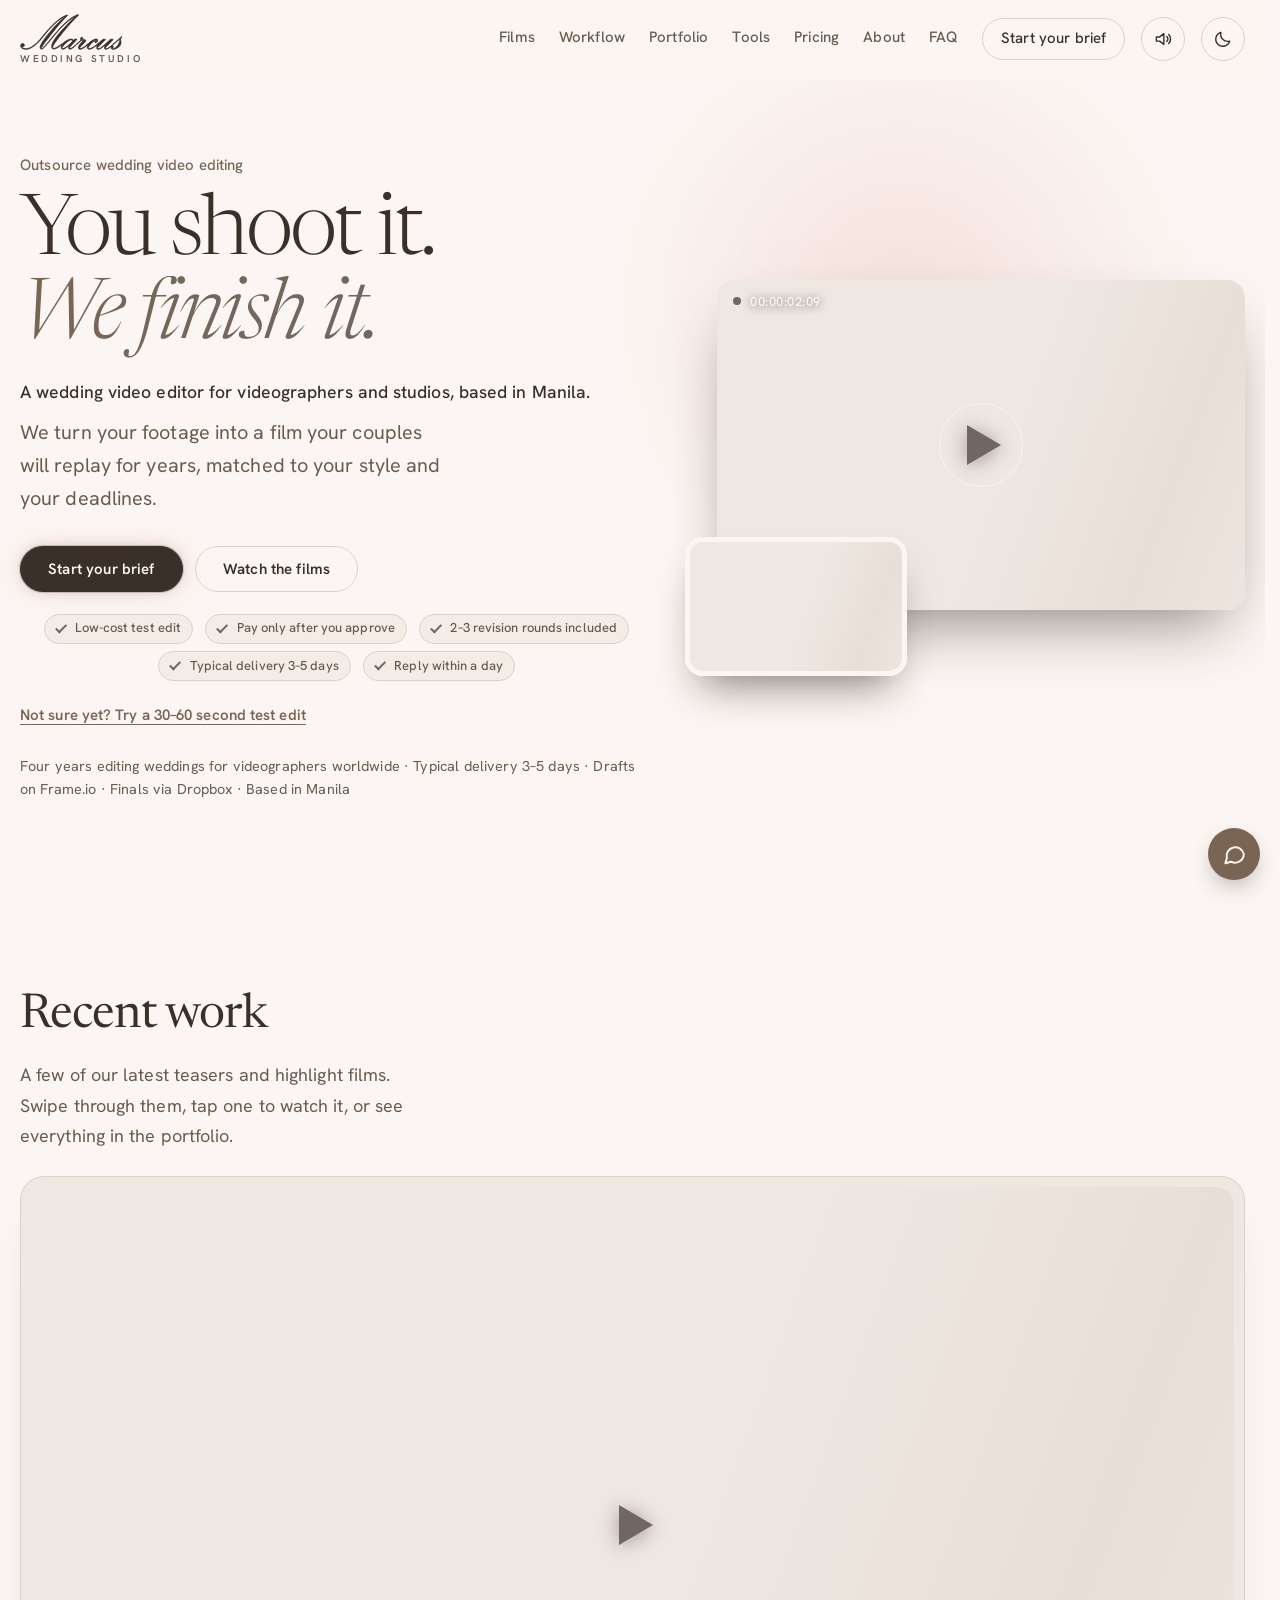
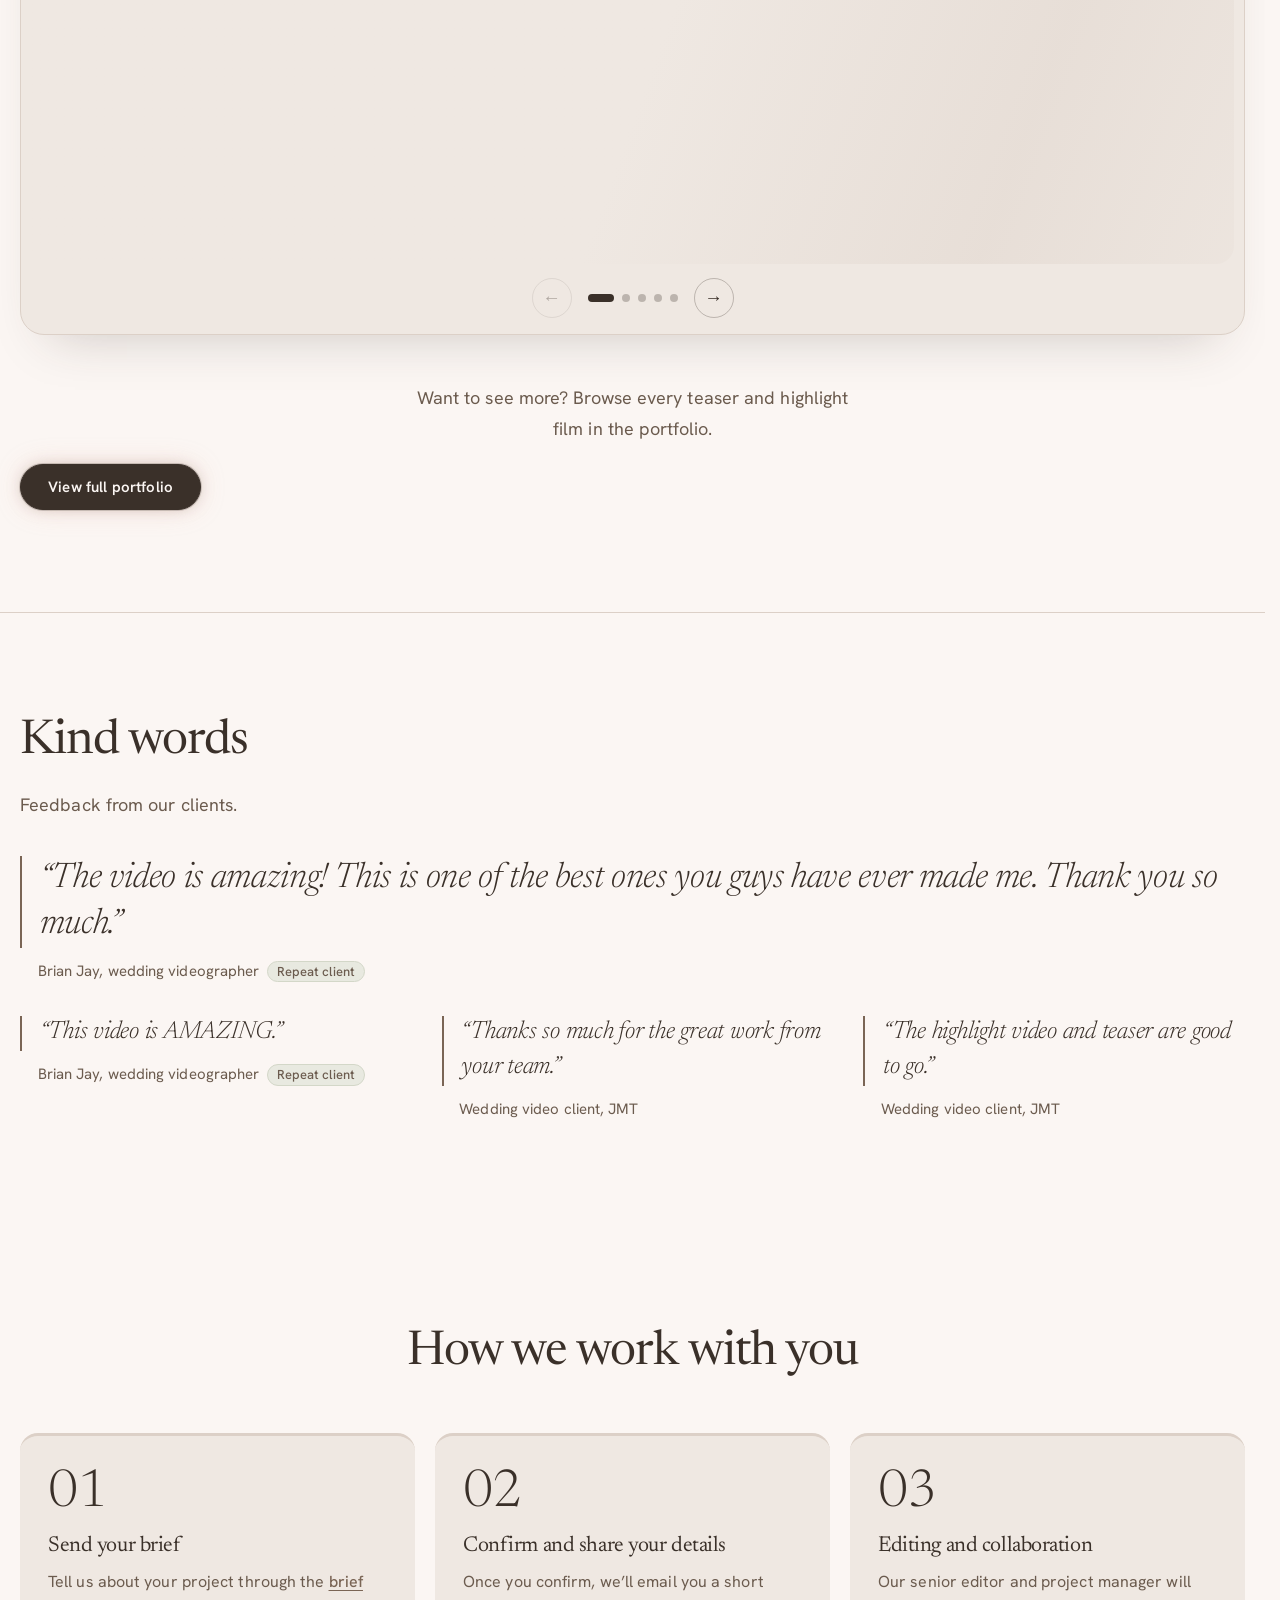
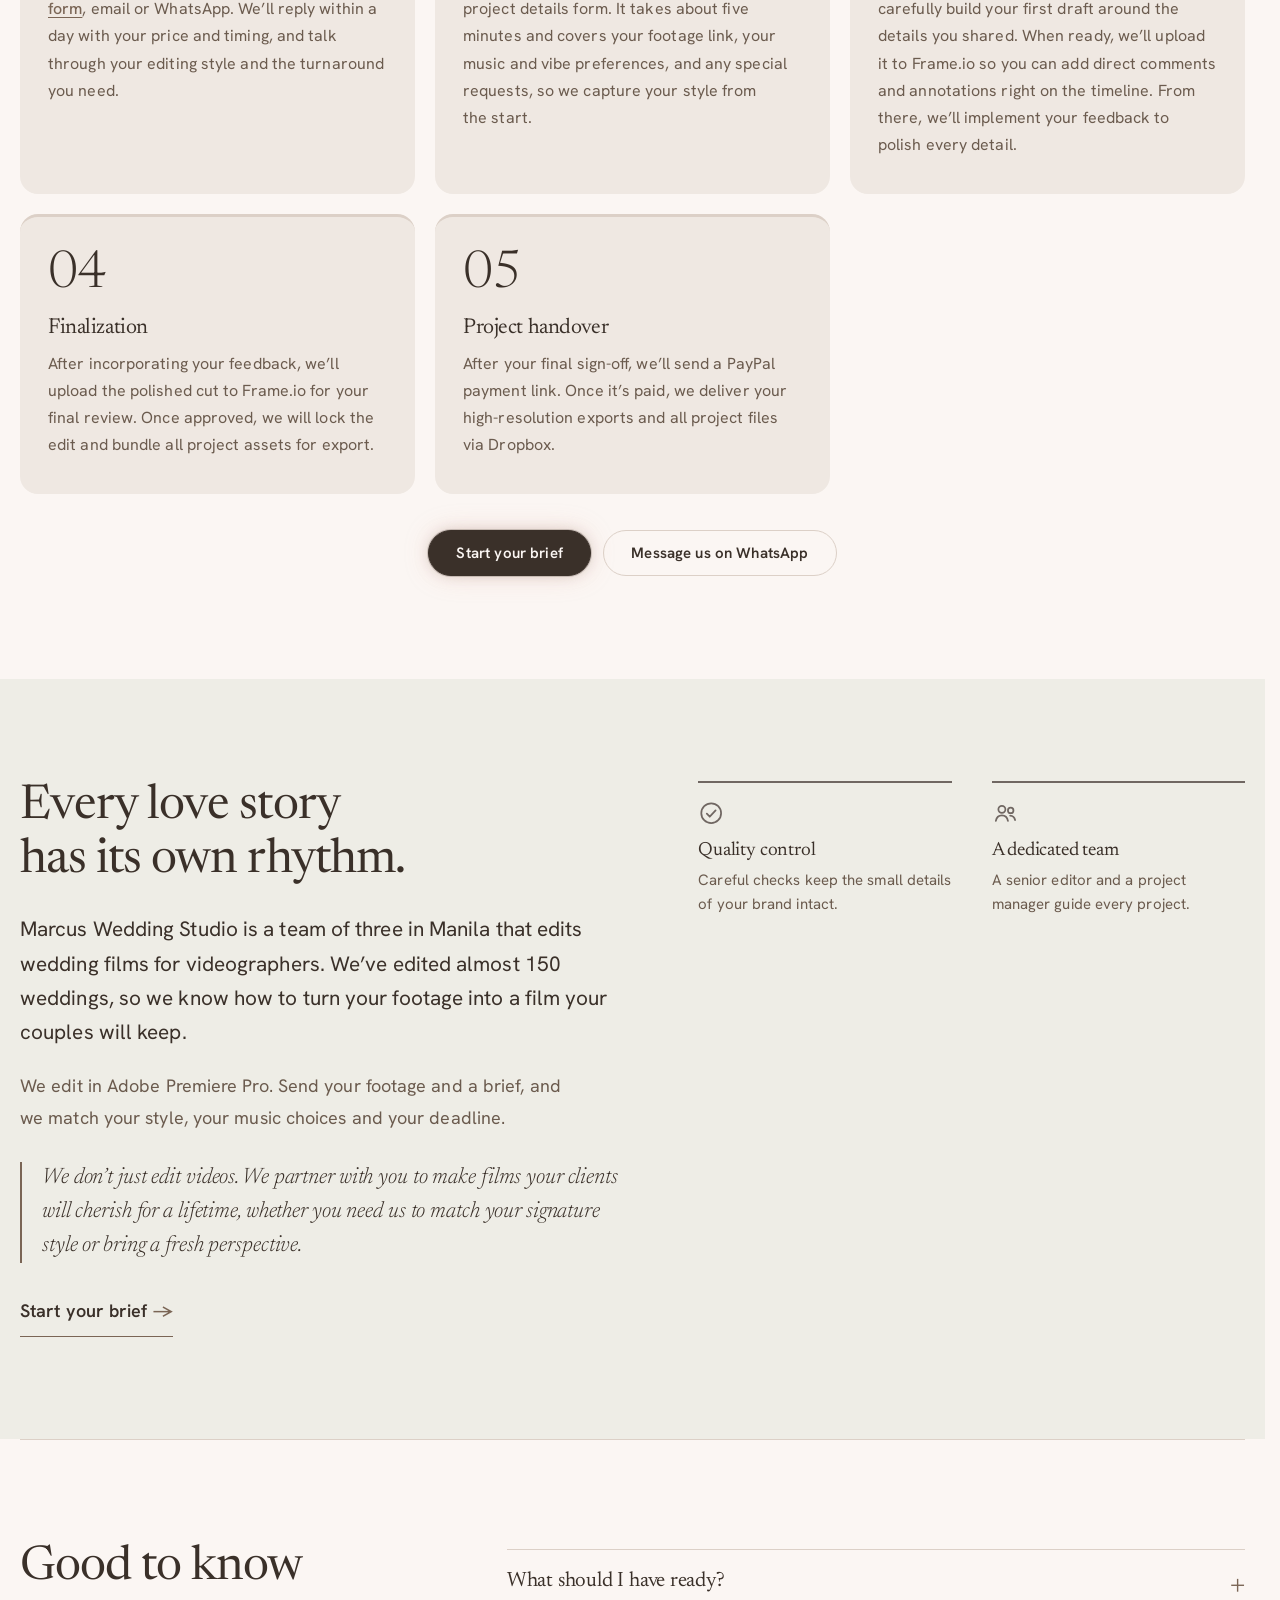
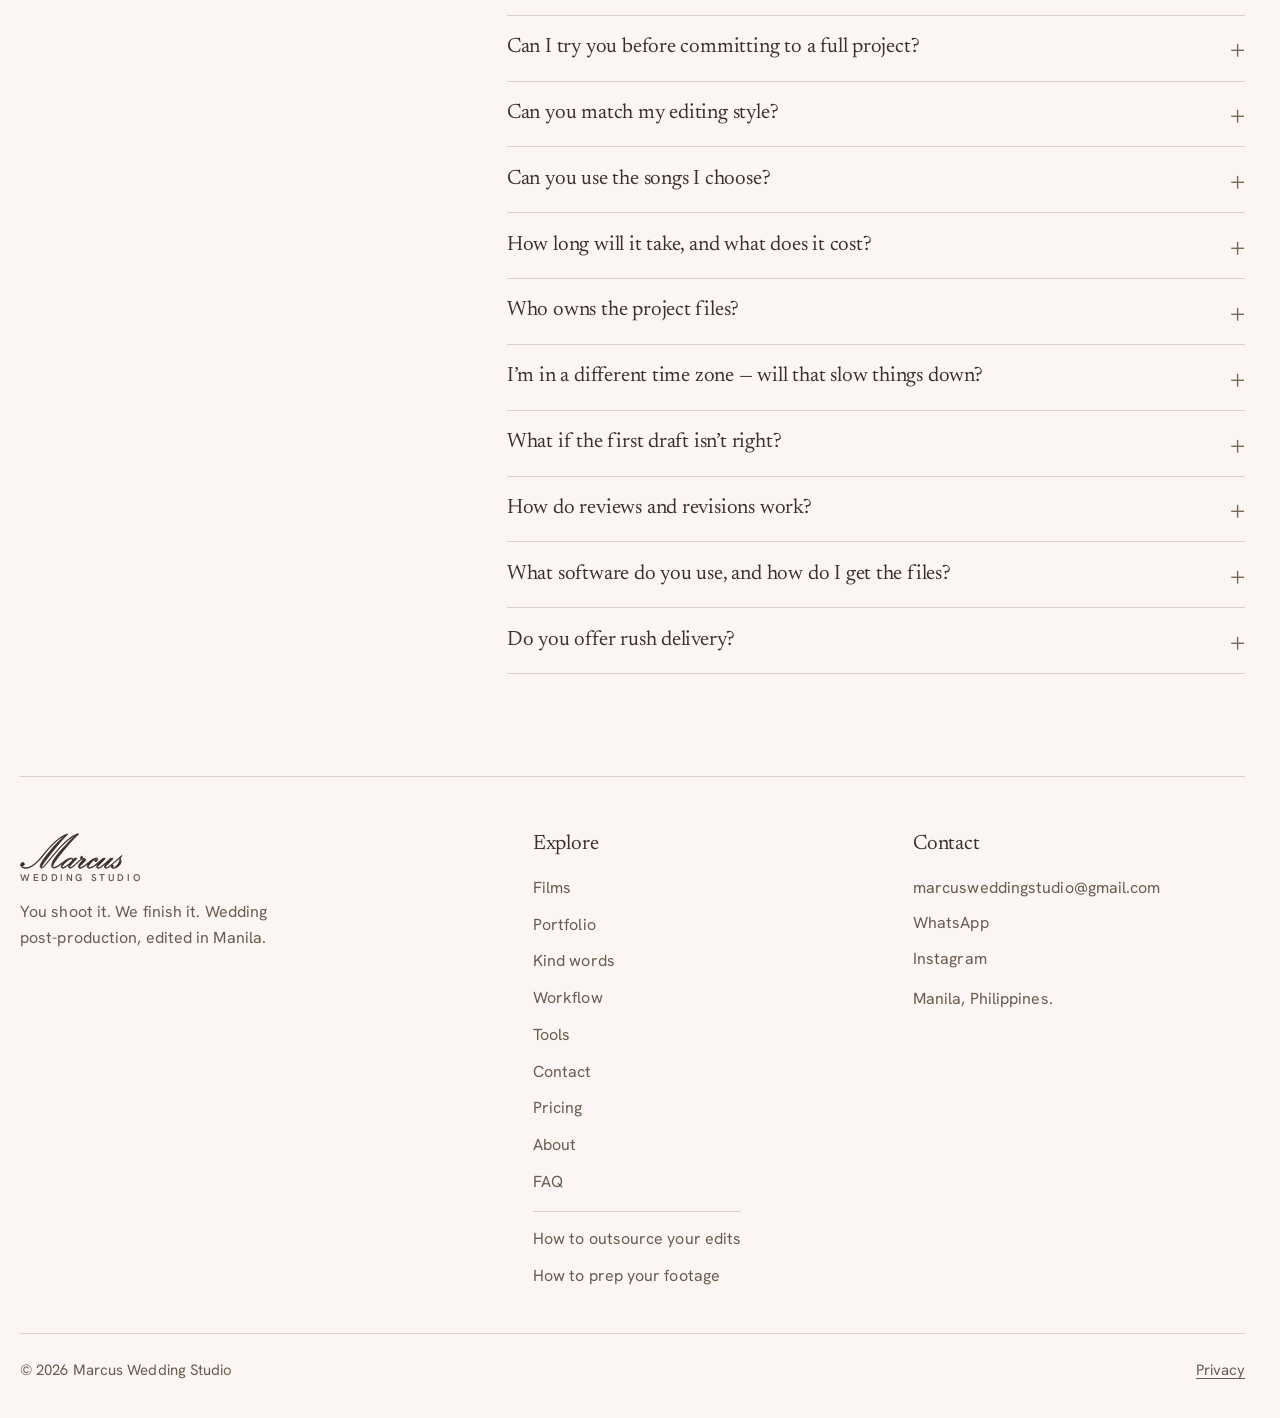
==== commit 8215d1de: "Extract site from zip and remove archive" ====
--- a/index.html
+++ b/index.html
@@ -54,7 +54,7 @@
 <section class="work" id="work">
 <div class="rv"><h2>Recent work</h2><p class="rev-s">A few of our latest teasers and highlight films. Swipe through them, tap one to watch it, or see everything in the portfolio.</p></div>
 <div class="pbox wbox rv">
-<div class="grid wcar" id="grid" tabindex="0" role="region" aria-label="Recent films"><noscript><ul class="nojs"><li><a href="https://www.youtube.com/watch?v=UMfn5n1y3WQ" rel="noopener">E &amp; J – Wedding highlights</a></li><li><a href="https://www.youtube.com/watch?v=qQe6p5eHqvs" rel="noopener">S &amp; G – Wedding highlights</a></li><li><a href="https://www.youtube.com/watch?v=TFfA5JCuM-0" rel="noopener">M &amp; S – Wedding highlights</a></li><li><a href="https://www.youtube.com/watch?v=1u0ULhVUvvM" rel="noopener">M &amp; D – Wedding highlights</a></li><li><a href="https://www.youtube.com/watch?v=NN3BbEYAyjQ" rel="noopener">M &amp; D – Wedding teaser</a></li><li><a href="https://www.youtube.com/watch?v=wE38AcaPE00" rel="noopener">G &amp; A – Wedding highlights</a></li><li><a href="https://www.youtube.com/watch?v=1kHFaY5qJz0" rel="noopener">G &amp; A – Wedding teaser</a></li><li><a href="https://www.youtube.com/watch?v=SUk7rLgGK6Y" rel="noopener">G &amp; D – Wedding highlights</a></li></ul></noscript></div>
+<div class="grid wcar" id="grid" tabindex="0" role="region" aria-label="Recent films"><noscript><ul class="nojs"><li><a href="https://www.youtube.com/watch?v=UMfn5n1y3WQ" rel="noopener">E &amp; J – Wedding highlights</a></li><li><a href="https://www.youtube.com/watch?v=TFfA5JCuM-0" rel="noopener">M &amp; S – Wedding highlights</a></li><li><a href="https://www.youtube.com/watch?v=1u0ULhVUvvM" rel="noopener">M &amp; D – Wedding highlights</a></li><li><a href="https://www.youtube.com/watch?v=wE38AcaPE00" rel="noopener">G &amp; A – Wedding highlights</a></li><li><a href="https://www.youtube.com/watch?v=SUk7rLgGK6Y" rel="noopener">G &amp; D – Wedding highlights</a></li></ul></noscript></div>
 <div class="ctl"><button type="button" id="wprev" aria-label="Previous film">←</button><div class="dots2" id="wdots"></div><button type="button" id="wnext" aria-label="Next film">→</button></div>
 </div>
 <div class="films-cta rv"><p>Want to see more? Browse every teaser and highlight film in the portfolio.</p><div class="films-btns"><a class="btn" href="portfolio.html" data-ev="CTA Click" data-label="Home: View portfolio">View full portfolio</a></div></div>
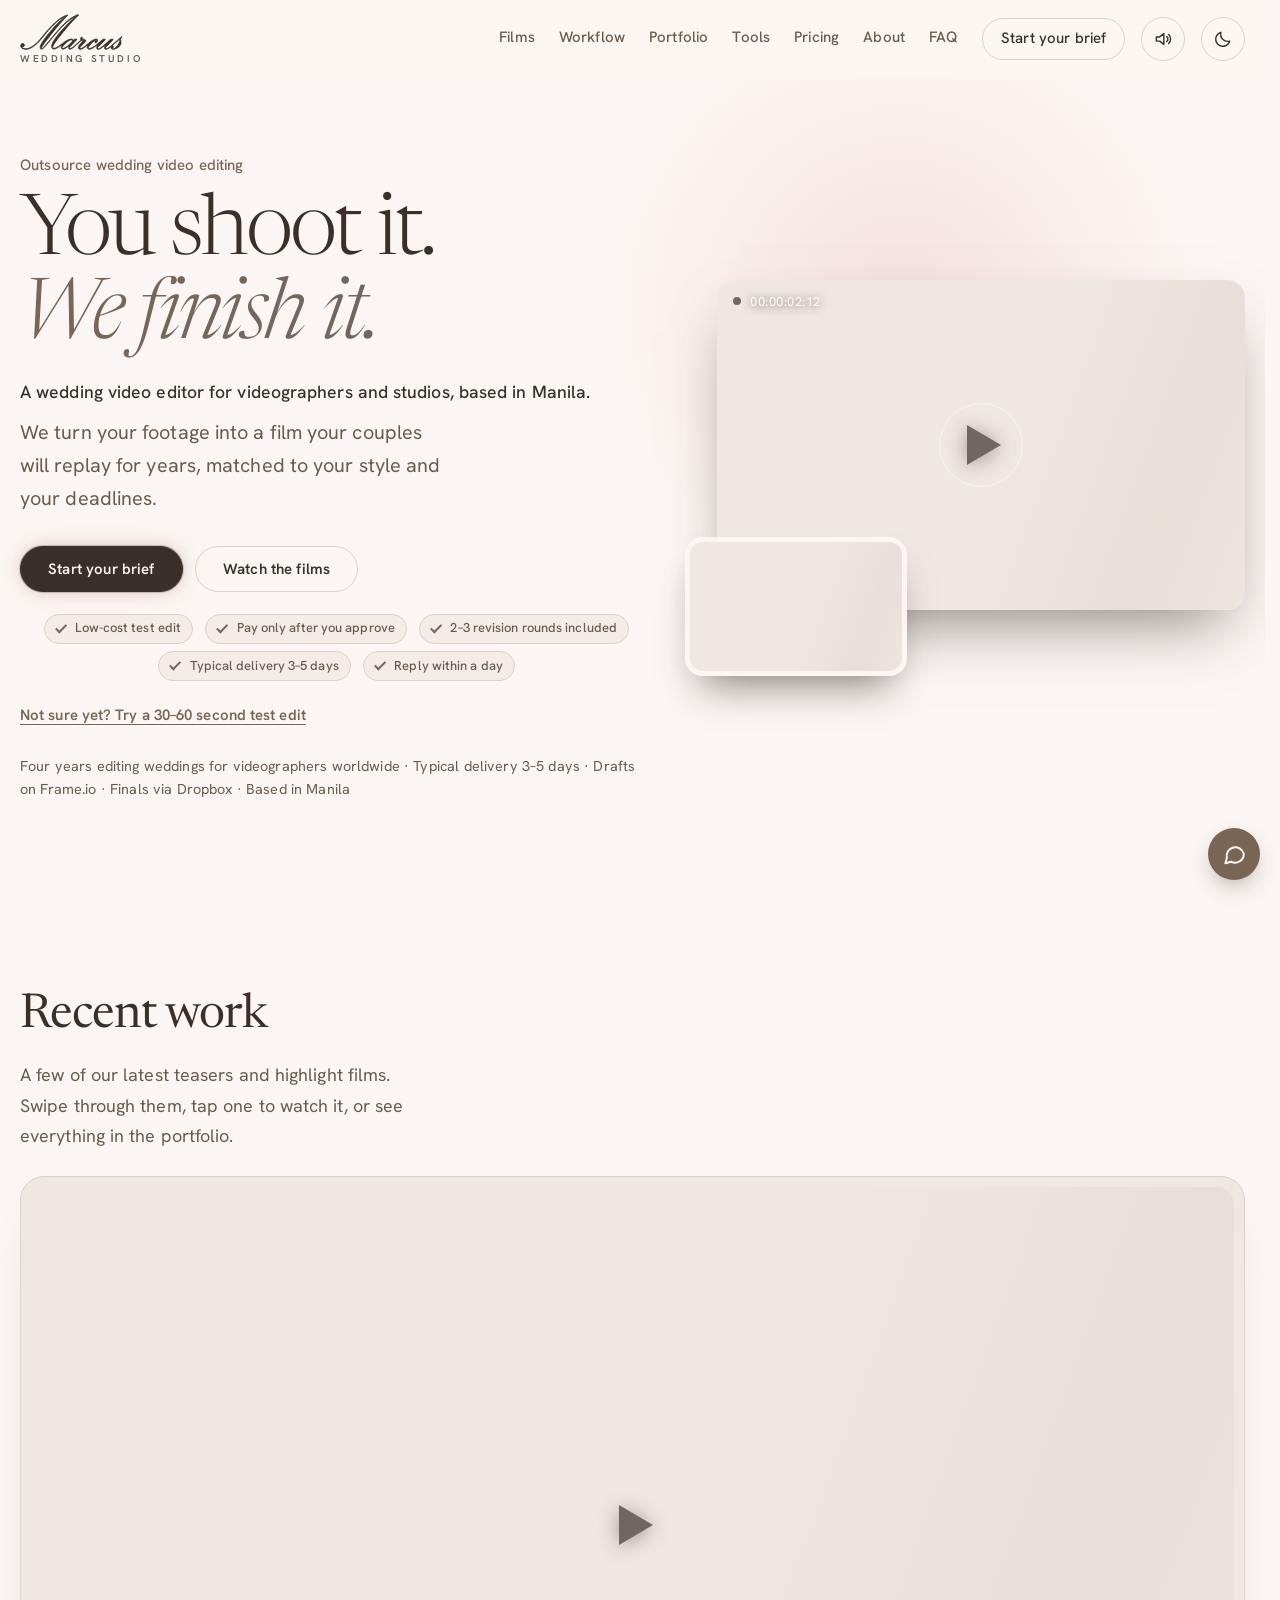
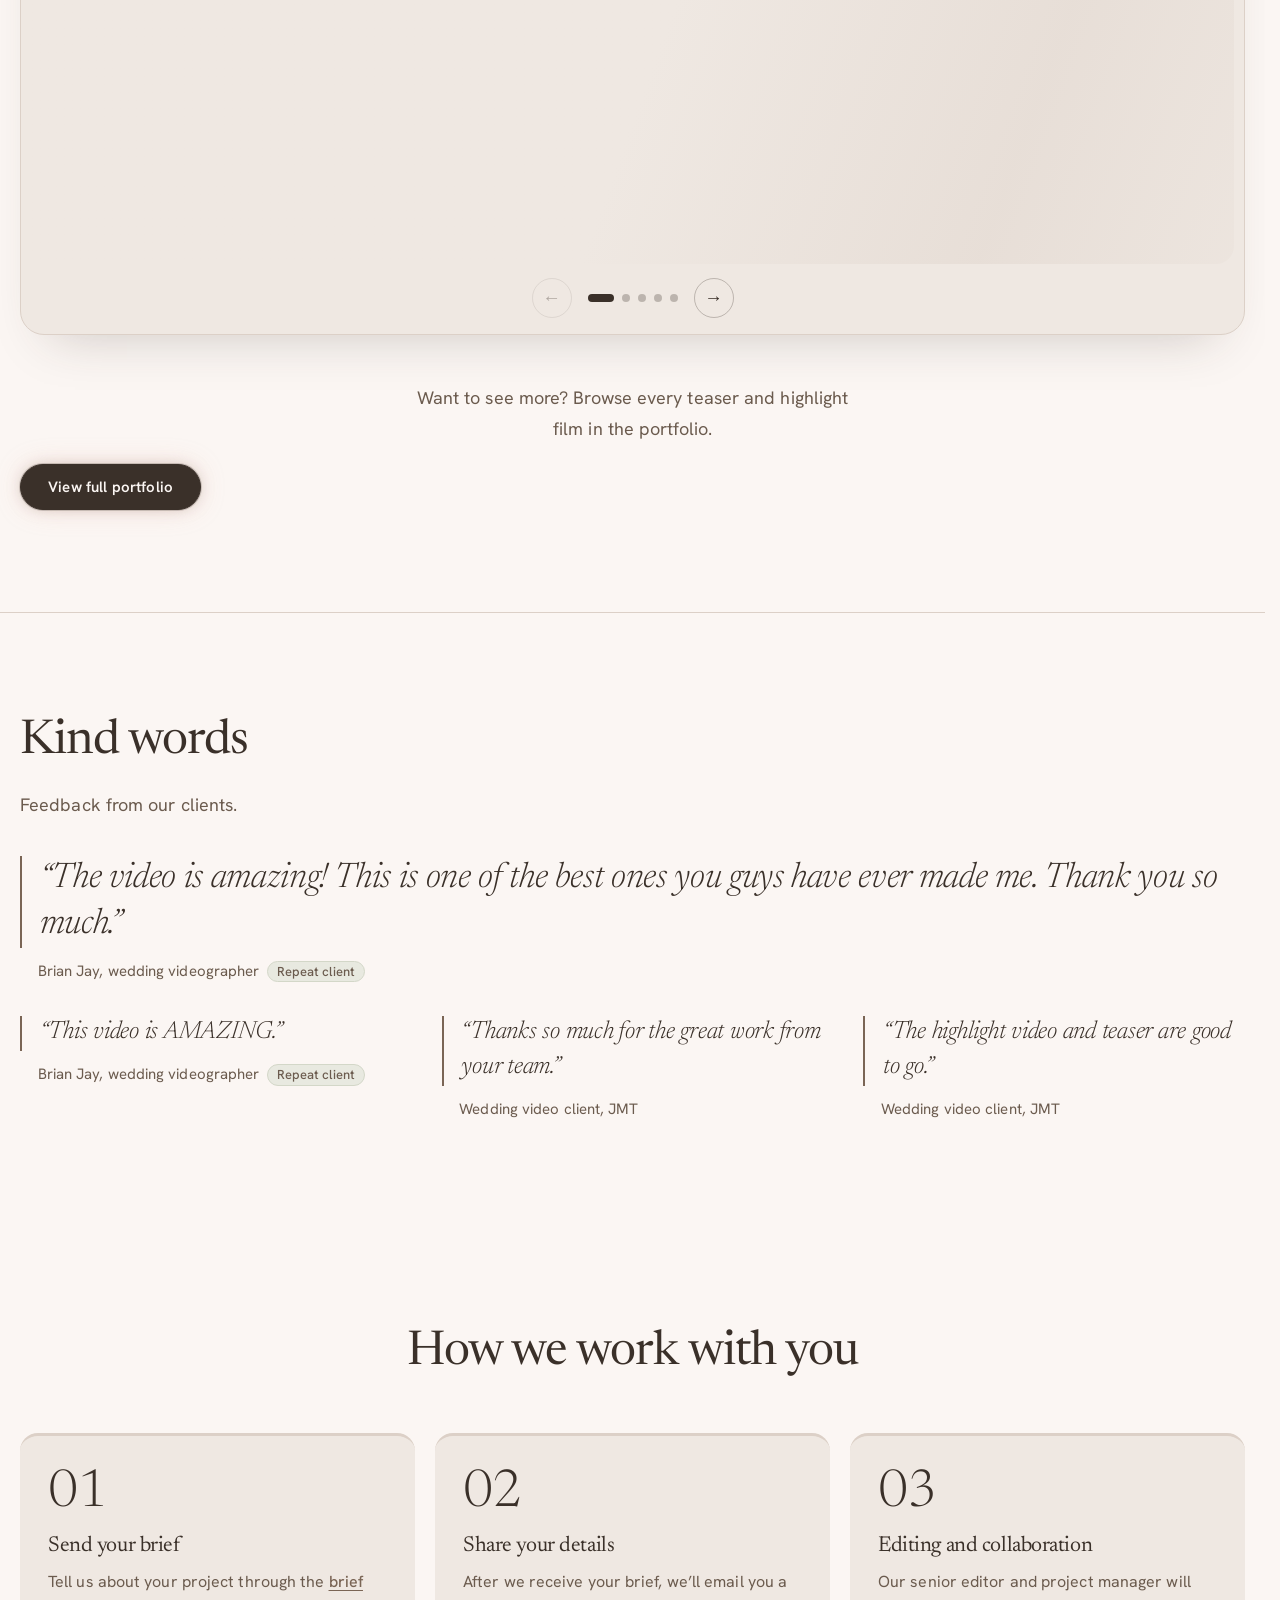
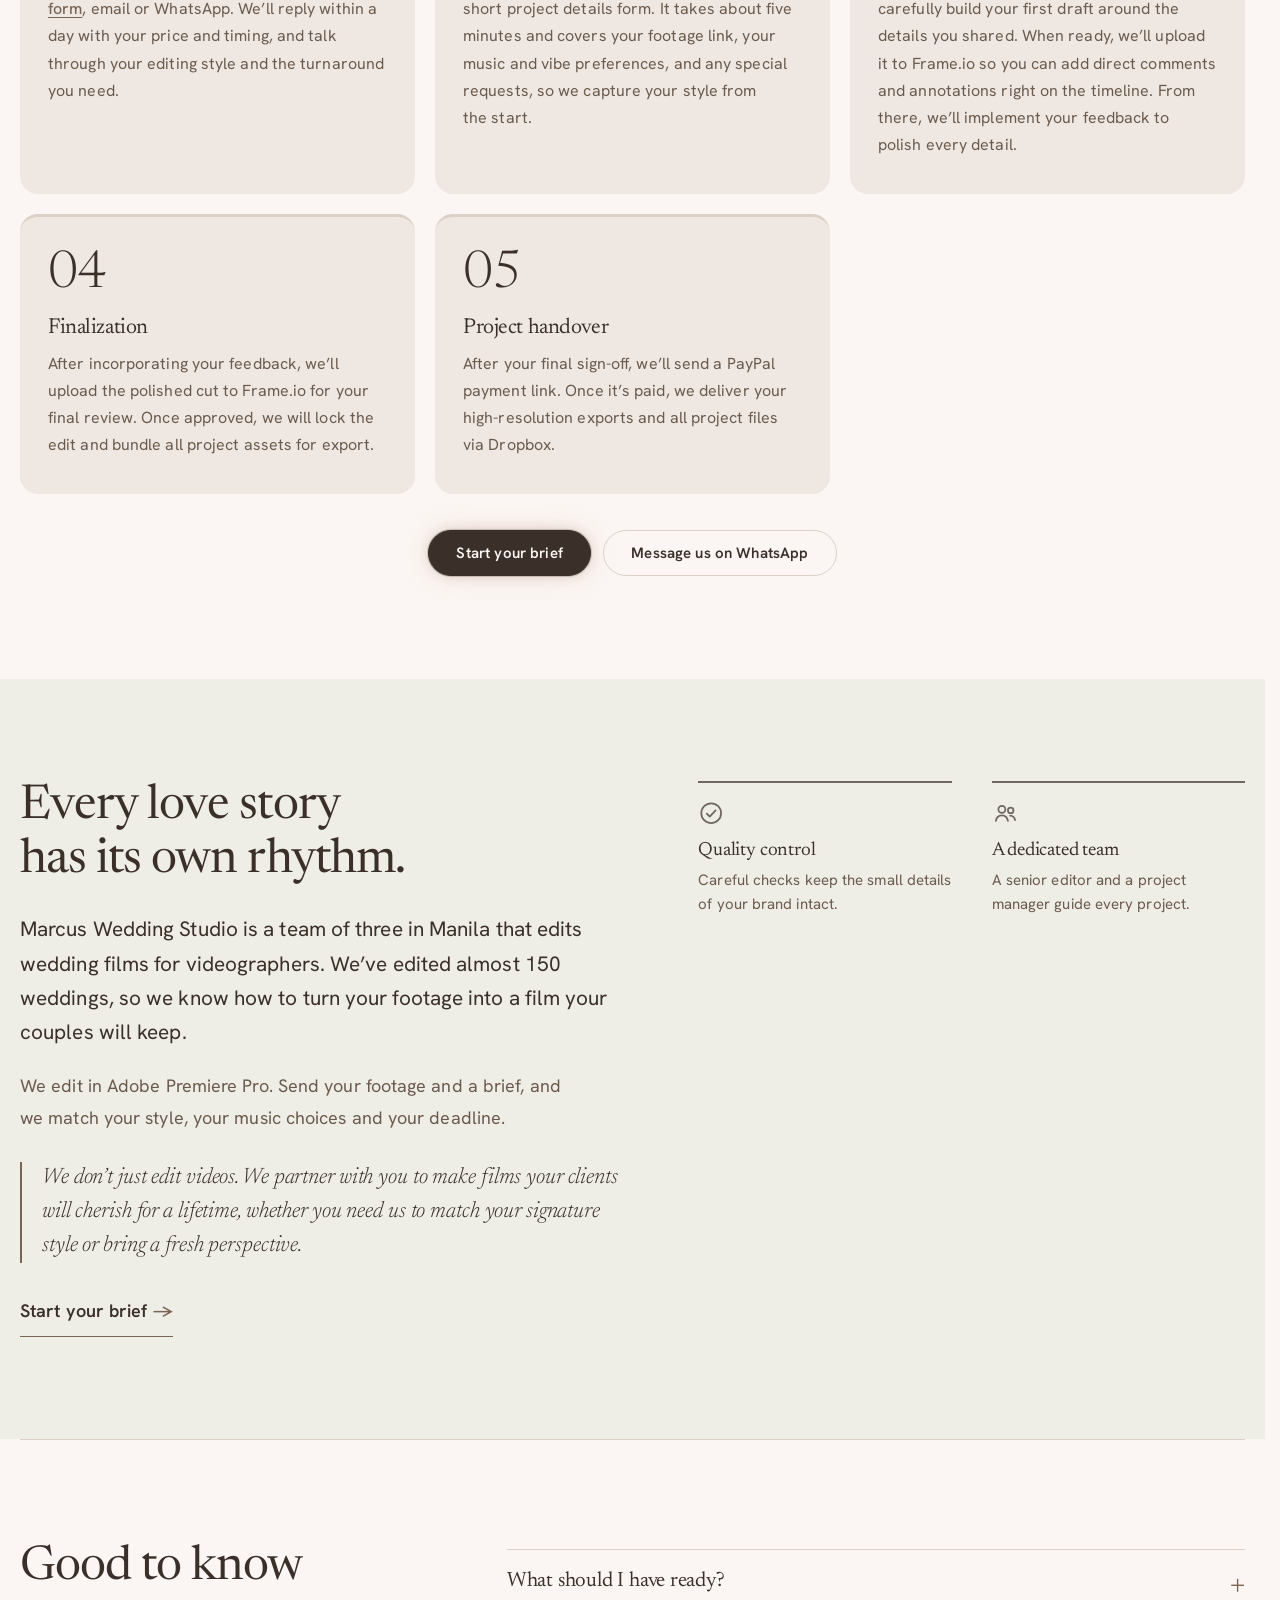
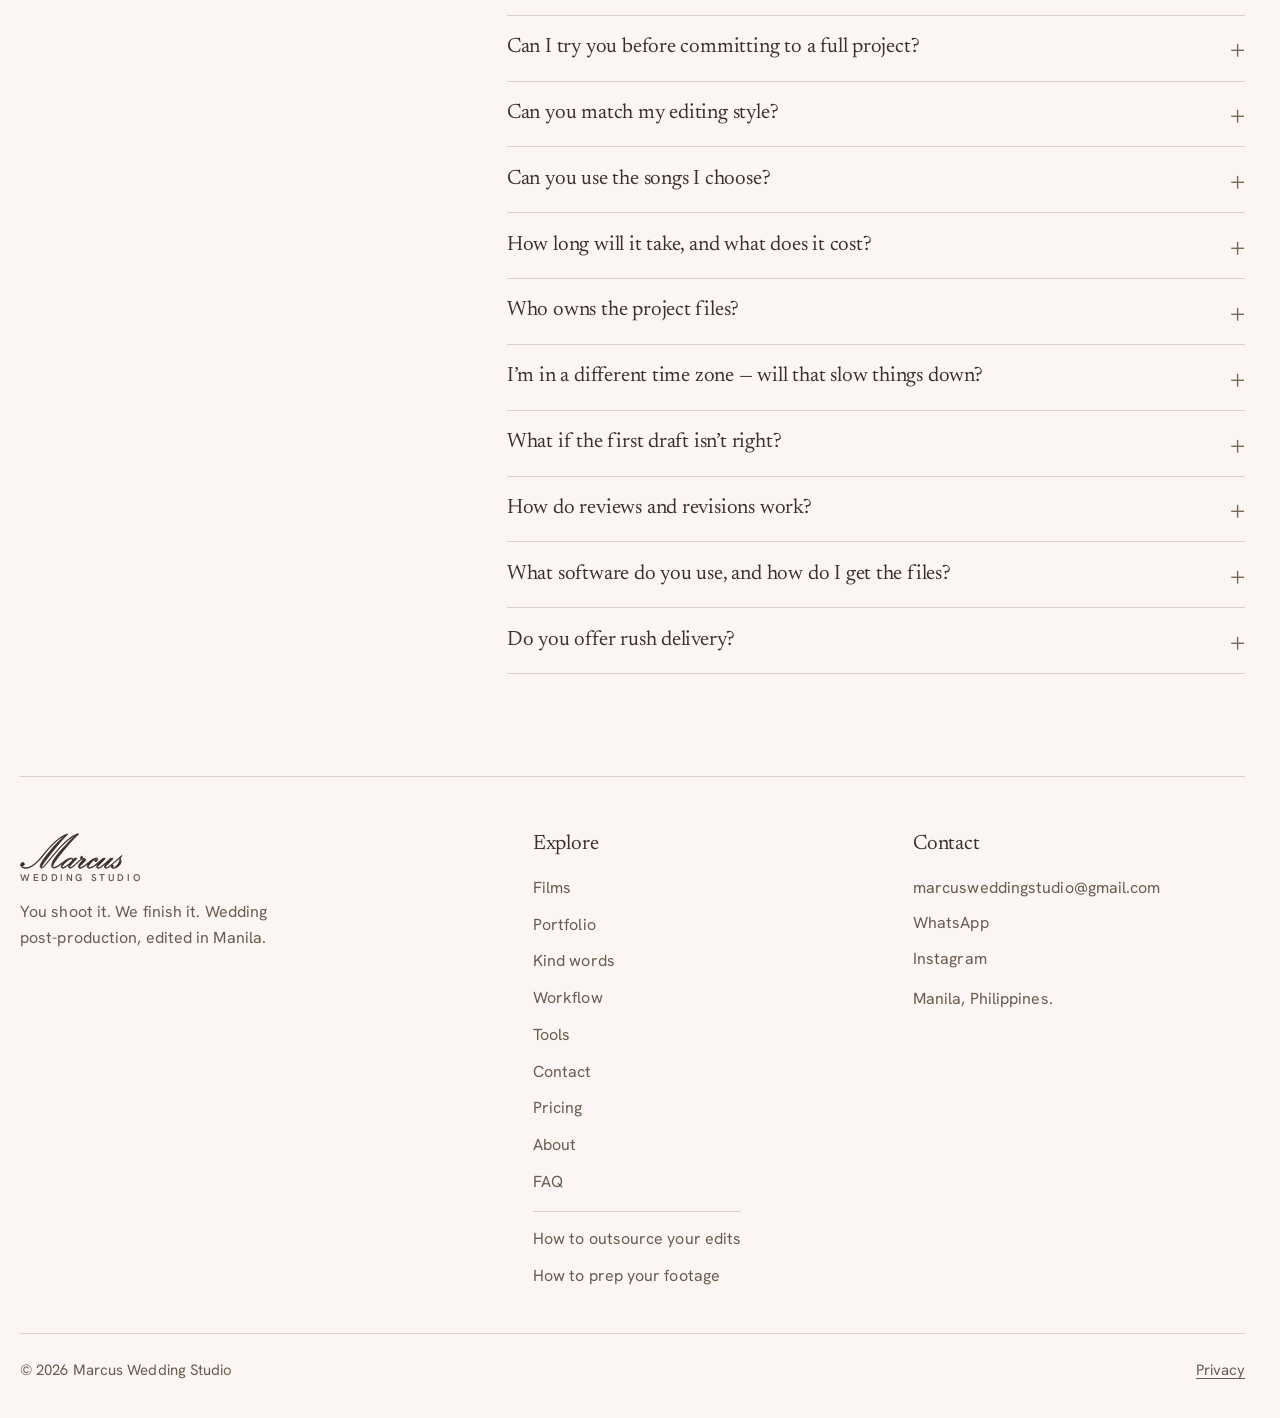
==== commit 4e07b10b: "Extract site from zip and remove archive" ====
--- a/index.html
+++ b/index.html
@@ -71,7 +71,7 @@
 <div class="rv"><h2>How we work with you</h2></div>
 <ol class="steps" aria-label="Our process" tabindex="0">
 <li><h3>Send your brief</h3><p>Tell us about your project through the <a href="contact.html" data-ev="CTA Click" data-label="Step 1: brief link">brief form</a>, email or WhatsApp. We’ll reply within a day with your price and timing, and talk through your editing style and the turnaround you need.</p></li>
-<li><h3>Confirm and share your details</h3><p>Once you confirm, we’ll email you a short project details form. It takes about five minutes and covers your footage link, your music and vibe preferences, and any special requests, so we capture your style from the start.</p></li>
+<li><h3>Share your details</h3><p>After we receive your brief, we’ll email you a short project details form. It takes about five minutes and covers your footage link, your music and vibe preferences, and any special requests, so we capture your style from the start.</p></li>
 <li><h3>Editing and collaboration</h3><p>Our senior editor and project manager will carefully build your first draft around the details you shared. When ready, we’ll upload it to Frame.io so you can add direct comments and annotations right on the timeline. From there, we’ll implement your feedback to polish every detail.</p></li>
 <li><h3>Finalization</h3><p>After incorporating your feedback, we’ll upload the polished cut to Frame.io for your final review. Once approved, we will lock the edit and bundle all project assets for export.</p></li>
 <li><h3>Project handover</h3><p>After your final sign-off, we’ll send a PayPal payment link. Once it’s paid, we deliver your high-resolution exports and all project files via Dropbox.</p></li>
@@ -124,9 +124,9 @@
 <dialog id="pv" class="doc" aria-labelledby="pvt"><div class="doc-in">
 <h3 id="pvt">Privacy</h3>
 <p>We keep this simple: we only collect what we need to answer you and do the work.</p>
-<h4>What we collect</h4><p>The details you enter in the brief form (name, email, dates, project details and footage link), or anything you send us by email or chat.</p>
+<h4>What we collect</h4><p>The details you enter in the brief form (name, email, company, website and message), the project details form we later send you (couple, wedding date, footage link, music and style preferences, special requests), or anything you send us by email or chat.</p>
 <h4>Why</h4><p>To reply to your inquiry and, if you hire us, to deliver your project. We don’t sell your details or use them for third-party marketing.</p>
-<h4>Who handles it</h4><p>Briefs reach us by email, either through your own email app or through our form service (Formspree). Emails are handled through Gmail. Footage you share is used only to edit your project.</p>
+<h4>Who handles it</h4><p>Briefs and project details reach us by email, either through your own email app or through our form service (Formspree). Emails are handled through Gmail. Footage you share is used only to edit your project.</p>
 <div id="pv-an" hidden><h4>Analytics</h4><p>We use Plausible, a privacy-friendly analytics tool that doesn’t use cookies or collect personal data, to count visits and clicks.</p></div>
 <h4>On your device</h4><p>If you pick a light or dark theme, that choice is saved in your browser only. So is a half-finished brief, until you send it. Fonts come from Google Fonts, and film thumbnails and players come from YouTube. Both may receive your device information when they load or play.</p>
 <h4>Your choices</h4><p>Email <a href="mailto:marcusweddingstudio@gmail.com">marcusweddingstudio@gmail.com</a> any time to ask us to correct or delete your details.</p>
--- a/css/site.css
+++ b/css/site.css
@@ -101,42 +101,11 @@
 @media(hover:hover){.film:hover .play{transform:scale(1.15)}}
 .film span.cap{position:absolute;inset:auto 0 0 0;padding:3rem 1.1rem 1rem;color:#FBF6F3;background:linear-gradient(transparent,rgba(58,48,41,.8));font:400 1.3rem/1.2 var(--f-display);letter-spacing:-.01em}
 .film small{display:block;margin-top:.3rem;font:500 .8125rem/1.2 var(--f-body);letter-spacing:.02em;opacity:.9}
-.fedit{margin:0 0 2.5rem;padding:clamp(1rem,3vw,1.75rem);border:1px solid var(--line);border-radius:14px;background:var(--card);font-family:var(--f-body);display:grid;gap:1rem}
-.fe-hd{display:flex;align-items:center;flex-wrap:wrap;gap:.5rem .75rem}
-.fe-hd h3{font-size:1.6rem}
-.fe-chip{display:inline-flex;align-items:center;gap:.45rem;padding:.35rem .7rem;border:1px solid var(--line);border-radius:999px;font:500 .75rem/1 var(--f-body);letter-spacing:.02em;color:var(--muted)}
-.fe-chip::before{content:"";width:.4rem;height:.4rem;border-radius:50%;background:var(--brass,var(--accent))}
-.fe-x{margin-left:auto;padding:.5rem .25rem;font:500 .9375rem/1 var(--f-body);color:var(--muted);text-decoration:none}.fe-x:hover{color:var(--ink)}
-.fe-card{display:grid;gap:.85rem;margin:0;padding:1.1rem;border:1px solid var(--line);border-radius:12px;background:var(--bg)}
-.fe-s{margin:0;font:600 .75rem/1 var(--f-body);letter-spacing:.08em;text-transform:uppercase;color:var(--muted)}
-.fe-s span{margin-left:.35rem;padding:.15rem .5rem;border-radius:999px;background:var(--card);letter-spacing:0}
-.fe-g{display:grid;grid-template-columns:1fr 1fr;gap:.85rem}
-.fe-full{grid-column:1/-1}
-.fedit label{display:grid;gap:.4rem;min-width:0;font-weight:500;font-size:.9375rem;letter-spacing:.01em}
 .fedit input,.fedit select{box-sizing:border-box;width:100%;max-width:100%;min-width:0;min-height:3rem;padding:.75rem .9rem;border:1px solid var(--line);border-radius:12px;background:var(--bg);color:var(--ink);font:400 1rem var(--f-body);transition:border-color .3s var(--ease),box-shadow .3s var(--ease)}
 .fedit input:focus-visible,.fedit select:focus-visible{outline:none;border-color:var(--accent);box-shadow:0 0 0 3px color-mix(in srgb,var(--accent) 28%,transparent)}
-.fe-card>.btn{justify-self:start}
-.fe-ls{list-style:none;margin:0;padding:0;display:grid}
 #fe-l{max-height:24rem;overflow:auto;overscroll-behavior:contain}
-.fe-ls li{display:grid;grid-template-columns:72px 1fr auto;align-items:center;gap:.25rem .9rem;padding:.7rem 0;border-top:1px solid var(--line)}
-.fe-ls li:first-child{border-top:0;padding-top:0}.fe-ls li:last-child{padding-bottom:0}
-.fe-ls img{width:72px;height:48px;object-fit:cover;border-radius:8px;background:var(--card)}
-.fe-t{min-width:0;font-weight:600;font-size:1rem;line-height:1.3;overflow:hidden;text-overflow:ellipsis;white-space:nowrap}
-.fe-t small{display:block;font-weight:400;font-size:.875rem;color:var(--muted);white-space:normal}
-.fe-ac{display:flex;gap:.4rem}
-.fe-b{min-height:2.25rem;padding:.4rem .9rem;border:1px solid var(--line);border-radius:999px;background:transparent;color:var(--ink);font:500 .875rem/1 var(--f-body);cursor:pointer;transition:background .3s var(--ease),border-color .3s var(--ease),color .3s var(--ease)}
-.fe-b:hover{background:var(--card);border-color:var(--accent)}
-.fe-del{color:var(--muted)}.fe-del:hover{color:var(--accent)}
 .fe-b:focus-visible,.fe-x:focus-visible,.fe-set summary:focus-visible{outline:3px solid var(--accent);outline-offset:2px}
-.fe-a{display:flex;flex-wrap:wrap;gap:.6rem}.fe-a .btn{white-space:nowrap}
-.fe-m{margin:0;padding:.7rem .9rem;border-left:3px solid var(--accent);border-radius:2px 8px 8px 2px;background:var(--bg);color:var(--ink);font-size:.9375rem;line-height:1.5}.fe-m:empty{display:none}
-.fe-set{font-size:.9375rem}.fe-set summary{cursor:pointer;font-weight:500;color:var(--muted)}
-.fe-set ol{margin:.75rem 0;padding-left:1.25rem;display:grid;gap:.35rem;color:var(--muted)}.fe-set a{color:var(--accent)}
-.fe-tk{display:flex;flex-wrap:wrap;gap:.6rem}.fe-tk input{flex:1 1 14rem;width:auto}
 @media(max-width:560px){
-.fe-g{grid-template-columns:1fr}
-.fe-ls li{grid-template-columns:56px 1fr}.fe-ls img{width:56px;height:40px}
-.fe-ac{grid-column:2}
 .fe-card>.btn,.fe-a .btn{flex:1 1 100%;justify-self:stretch}.fe-a .btn.ghost{flex:1 1 calc(50% - .3rem);padding-left:.5rem;padding-right:.5rem}}
 
 /* about */
@@ -836,10 +805,6 @@
 @media(max-width:360px){.pkg-grid{grid-template-columns:1fr}.pkg{aspect-ratio:auto}}
 
 /* owner pencil: only added to the page for the owner, sits above the back-to-top button */
-.edit-fab{position:fixed;right:1.25rem;bottom:calc(9.25rem + env(safe-area-inset-bottom,0px));z-index:20;display:grid;place-items:center;width:52px;height:52px;padding:0;border-radius:50%;border:1.5px solid var(--brass);background:var(--bg);color:var(--brass);cursor:pointer;box-shadow:0 10px 24px -8px rgba(58,48,41,.4);transition:transform .3s var(--ease),background .3s var(--ease),color .3s var(--ease)}
-.edit-fab svg{width:24px;height:24px;fill:none;stroke:currentColor;stroke-width:1.7;stroke-linecap:round;stroke-linejoin:round}
-@media(hover:hover){.edit-fab:hover{background:var(--brass);color:var(--bg)}}
-.edit-fab:active{transform:scale(.94)}
 
 /* ===== Mobile menu: one dark-mode toggle (a row in the menu), header button hidden on phones/tablets ===== */
 .theme-row{display:none}
@@ -915,7 +880,6 @@
 .tk-n[hidden]{display:none}
 html.has-chat .wa-fab{bottom:calc(5.75rem + env(safe-area-inset-bottom,0px))}
 html.has-chat .top{bottom:calc(9.75rem + env(safe-area-inset-bottom,0px))}
-html.has-chat .edit-fab{bottom:calc(13.75rem + env(safe-area-inset-bottom,0px))}
 #tawkchat-container{transform-origin:100% 100%;animation:tkIn .3s var(--ease) both}
 html.tk-out #tawkchat-container{animation:tkOut .22s ease-in both}
 @keyframes tkIn{from{opacity:0;transform:translateY(14px) scale(.96)}to{opacity:1;transform:none}}
@@ -950,8 +914,6 @@
 
 /* Back-to-top button removed (element stays in the HTML so the page scripts keep working) */
 .top{display:none!important}
-html.has-chat .edit-fab{bottom:calc(9.75rem + env(safe-area-inset-bottom,0px))}
-html.has-chat:not(.has-wa) .edit-fab{bottom:calc(5.75rem + env(safe-area-inset-bottom,0px))}
 
 /* Page rhythm: tighter top, even gaps between blocks */
 .back{margin-bottom:1rem}
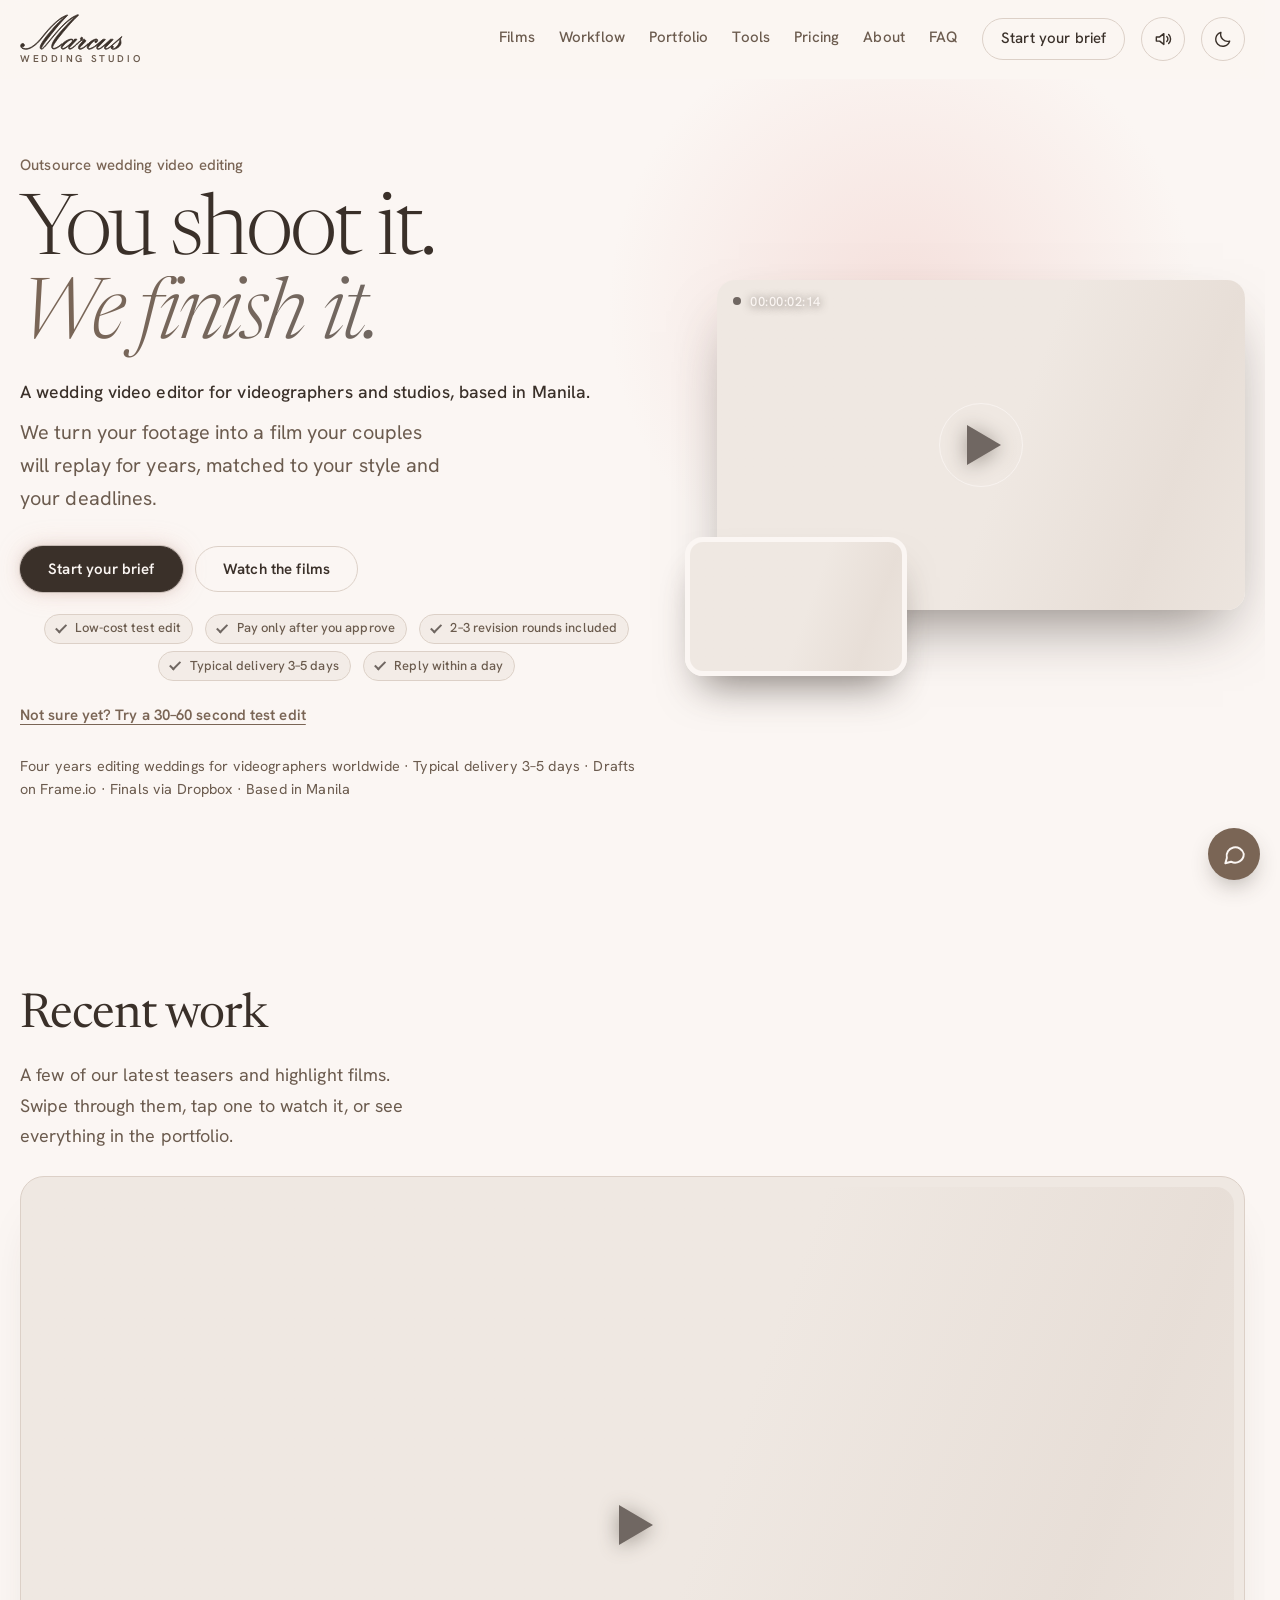
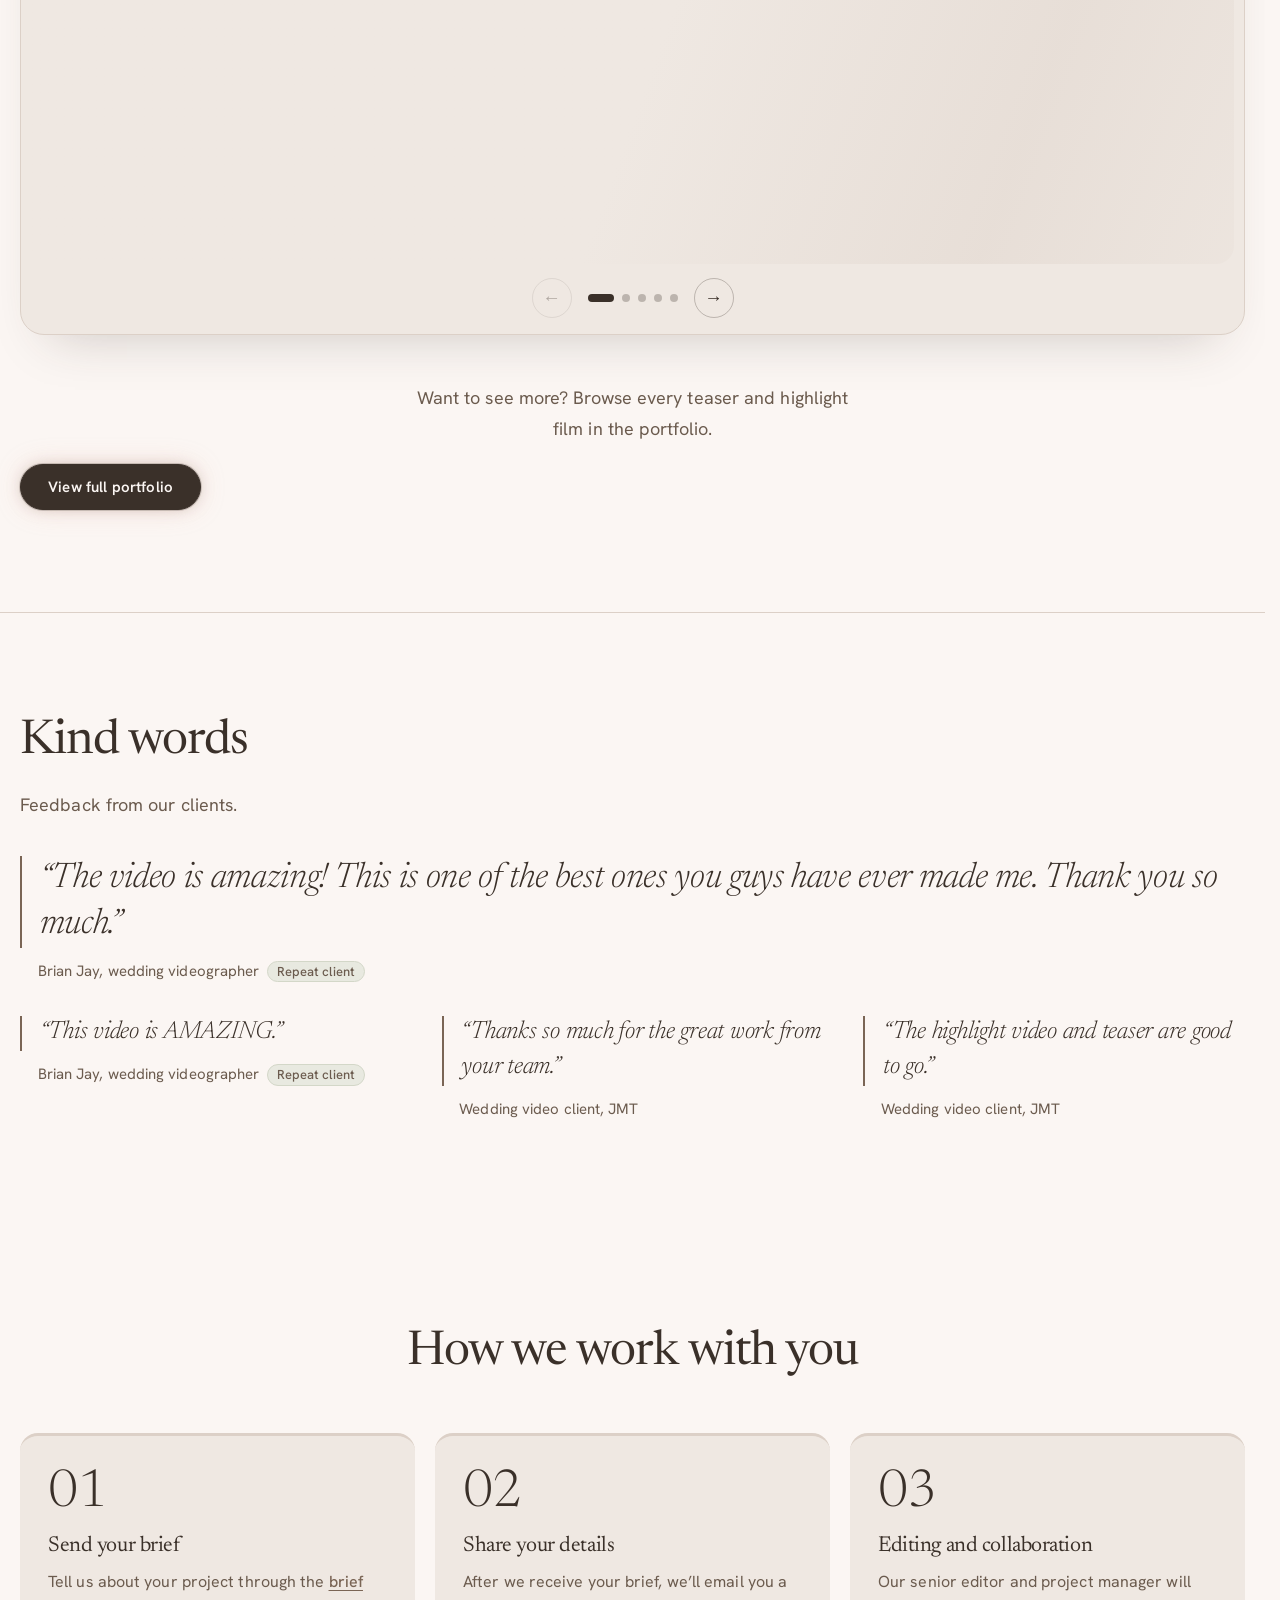
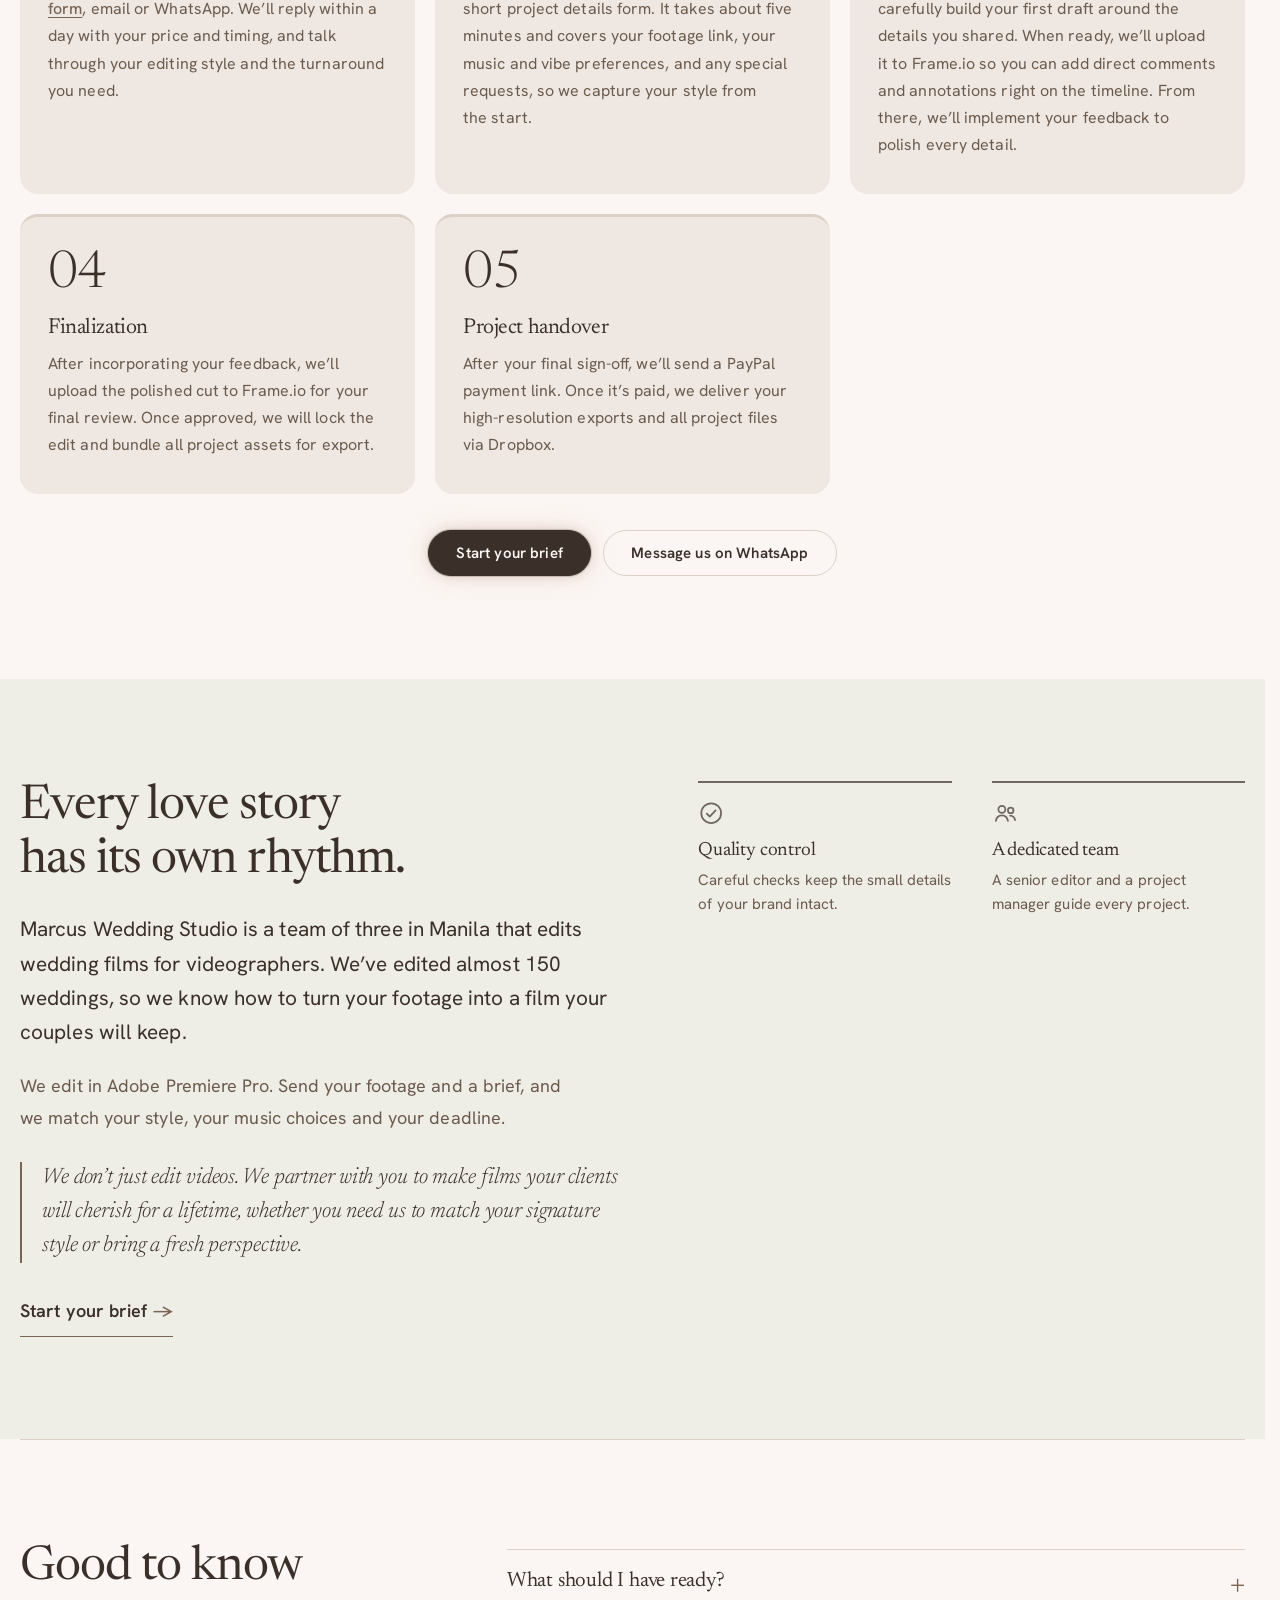
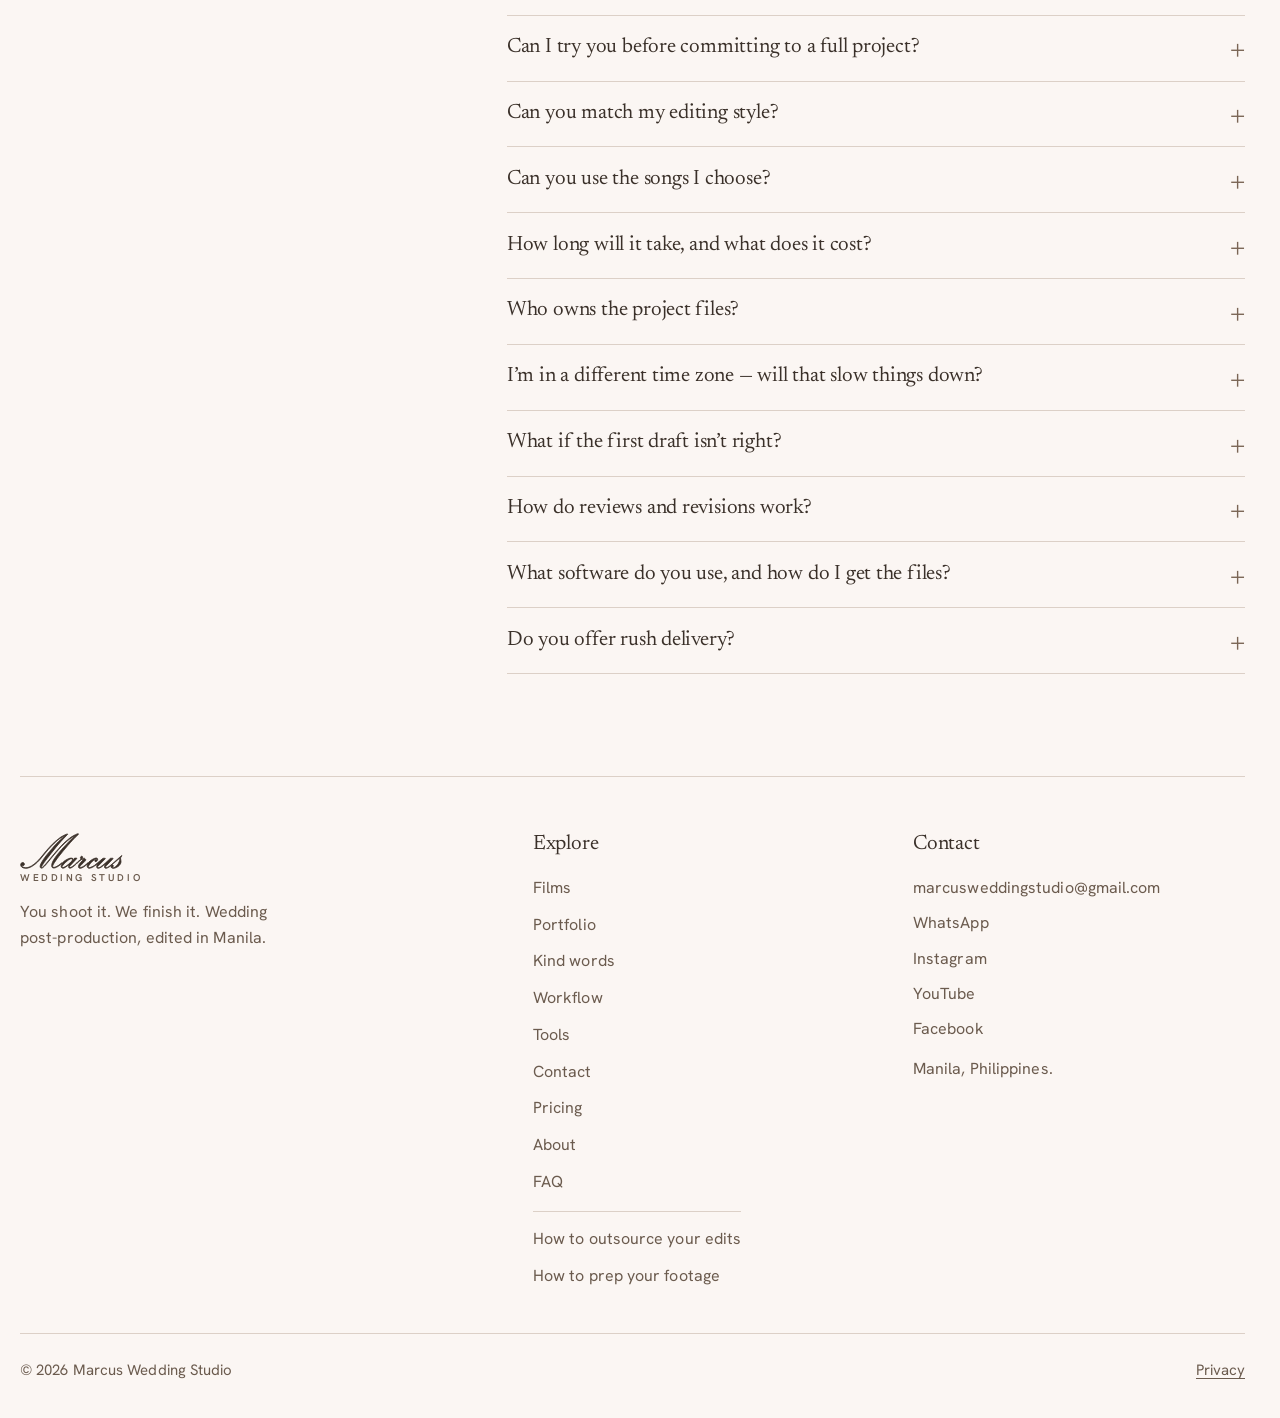
==== commit 9fe76ef4: "Extract site from zip and remove archive" ====
--- a/index.html
+++ b/index.html
@@ -15,22 +15,22 @@
 <meta property="og:url" content="https://marcusweddingstudio.com/">
 <meta property="og:title" content="Outsource Wedding Video Editing for Videographers – Marcus Wedding Studio">
 <meta property="og:description" content="You shoot it. We finish it. A wedding video editor for videographers: teasers, highlights and full films, with a low-cost test edit.">
-<meta property="og:image" content="https://marcusweddingstudio.com/og-image.png">
+<meta property="og:image" content="https://marcusweddingstudio.com/assets/og-image.png">
 <meta property="og:image:width" content="1200">
 <meta property="og:image:height" content="630">
 <meta property="og:image:alt" content="Marcus Wedding Studio. You shoot it. We finish it.">
 <meta name="twitter:card" content="summary_large_image">
 <meta name="twitter:title" content="Outsource Wedding Video Editing for Videographers – Marcus Wedding Studio">
 <meta name="twitter:description" content="You shoot it. We finish it. A wedding video editor for videographers, with a low-cost test edit.">
-<meta name="twitter:image" content="https://marcusweddingstudio.com/og-image.png">
-<script type="application/ld+json">{"@context":"https://schema.org","@type":"ProfessionalService","name":"Marcus Wedding Studio","description":"Outsourced wedding video editing for videographers and studios, edited in Manila: teasers, highlights and full-length wedding films, matched to your style and deadlines.","serviceType":"Outsourced wedding video editing","hasOfferCatalog":{"@type":"OfferCatalog","name":"Wedding video editing","itemListElement":[{"@type":"Offer","priceSpecification":{"@type":"PriceSpecification","price":"85","priceCurrency":"USD","minPrice":"85"},"itemOffered":{"@type":"Service","name":"Wedding teaser edit"}},{"@type":"Offer","priceSpecification":{"@type":"PriceSpecification","price":"200","priceCurrency":"USD","minPrice":"200"},"itemOffered":{"@type":"Service","name":"Wedding highlight film edit"}}]},"audience":{"@type":"BusinessAudience","name":"Wedding videographers and video studios"},"areaServed":"Worldwide","url":"https://marcusweddingstudio.com/","image":"https://marcusweddingstudio.com/og-image.png","logo":"https://marcusweddingstudio.com/logo-512.png","email":"marcusweddingstudio@gmail.com","sameAs":["https://instagram.com/marcusweddingstudio"],"address":{"@type":"PostalAddress","addressLocality":"Manila","addressCountry":"PH"}}</script>
+<meta name="twitter:image" content="https://marcusweddingstudio.com/assets/og-image.png">
+<script type="application/ld+json">{"@context":"https://schema.org","@type":"ProfessionalService","name":"Marcus Wedding Studio","description":"Outsourced wedding video editing for videographers and studios, edited in Manila: teasers, highlights and full-length wedding films, matched to your style and deadlines.","serviceType":"Outsourced wedding video editing","hasOfferCatalog":{"@type":"OfferCatalog","name":"Wedding video editing","itemListElement":[{"@type":"Offer","priceSpecification":{"@type":"PriceSpecification","price":"85","priceCurrency":"USD","minPrice":"85"},"itemOffered":{"@type":"Service","name":"Wedding teaser edit"}},{"@type":"Offer","priceSpecification":{"@type":"PriceSpecification","price":"200","priceCurrency":"USD","minPrice":"200"},"itemOffered":{"@type":"Service","name":"Wedding highlight film edit"}}]},"audience":{"@type":"BusinessAudience","name":"Wedding videographers and video studios"},"areaServed":"Worldwide","url":"https://marcusweddingstudio.com/","image":"https://marcusweddingstudio.com/assets/og-image.png","logo":"https://marcusweddingstudio.com/logo-512.png","email":"marcusweddingstudio@gmail.com","sameAs":["https://instagram.com/marcusweddingstudio"],"address":{"@type":"PostalAddress","addressLocality":"Manila","addressCountry":"PH"}}</script>
 <meta name="theme-color" id="tc" content="#FBF6F3">
 <link rel="preconnect" href="https://fonts.googleapis.com">
 <link rel="preconnect" href="https://fonts.gstatic.com" crossorigin>
 <link rel="preload" as="style" href="https://fonts.googleapis.com/css2?family=Newsreader:ital,opsz,wght@0,6..72,300..600;1,6..72,300..500&family=Hanken+Grotesk:wght@400;500;600&display=swap" onload="this.onload=null;this.rel='stylesheet'"><noscript><link rel="stylesheet" href="https://fonts.googleapis.com/css2?family=Newsreader:ital,opsz,wght@0,6..72,300..600;1,6..72,300..500&family=Hanken+Grotesk:wght@400;500;600&display=swap"></noscript>
 <script>if(!matchMedia("(prefers-reduced-motion:reduce)").matches){document.documentElement.classList.add("anim");setTimeout(function(){if(!window.__rv)document.documentElement.classList.remove("anim")},1200)}</script>
 <script>(function(){var t=null;try{t=localStorage.getItem("theme")}catch(e){}if(t!=="light"&&t!=="dark")t=matchMedia("(prefers-color-scheme:dark)").matches?"dark":"light";document.documentElement.setAttribute("data-theme",t)})()</script>
-<link rel="stylesheet" href="css/site.css?v=20261121e">
+<link rel="stylesheet" href="css/site.css?v=20261121g">
 <noscript><style>.rv{opacity:1!important;translate:none!important}</style></noscript><script type="speculationrules">{"prerender":[{"where":{"href_matches":"/*"},"eagerness":"moderate"}]}</script>
 </head>
 <body>
@@ -135,7 +135,7 @@
 </div></dialog>
 <dialog id="pl" aria-label="Film player"><iframe id="yt" title="Film player" referrerpolicy="strict-origin-when-cross-origin" allow="autoplay; encrypted-media; picture-in-picture; fullscreen" allowfullscreen></iframe><div class="dtxt"><h3 id="pt" aria-live="polite"></h3><div class="pnav"><button type="button" id="pp" aria-label="Previous film">‹</button><button type="button" id="pn" aria-label="Next film">›</button></div><button type="button" id="pr">Use as reference</button><a class="btn" id="ytl" target="_blank" rel="noopener">Watch on YouTube</a><button type="button" id="pc">Close</button></div></dialog>
 
-<script src="js/config.js?v=20261121a"></script>
+<script src="js/config.js?v=20261122a"></script>
 <script src="js/films.js?v=20261122a"></script>
 <script>
 const $=id=>document.getElementById(id);
@@ -151,6 +151,7 @@
 (()=>{const ch=[];
  if(CFG.whatsapp){const u="https://wa.me/"+CFG.whatsapp.replace(/\D/g,"")+"?text="+encodeURIComponent("Hi Marcus Wedding Studio, I’d like to ask about an edit.");ch.push(["WhatsApp",u]);document.querySelectorAll(".wa").forEach(a=>{a.href=u;a.hidden=false});document.documentElement.classList.add("has-wa")}
  if(CFG.instagram)ch.push(["Instagram",CFG.instagram]);
+ if(CFG.youtube)ch.push(["YouTube",CFG.youtube]);
  if(CFG.facebook)ch.push(["Facebook",CFG.facebook]);
  if(CFG.booking)document.querySelectorAll(".bk").forEach(a=>{a.href=CFG.booking;a.hidden=false});
  const all=CFG.booking?[...ch,["Book a call",CFG.booking]]:ch;
--- a/css/site.css
+++ b/css/site.css
@@ -1874,3 +1874,20 @@
 .bp-fine{margin:.85rem 0 0;font:400 .78rem/1.5 var(--f-body);color:var(--sand)}
 @media(max-width:480px){.bp-opt{gap:.75rem;padding:.95rem .9rem}.bp-main strong{font-size:1.12rem}.bp-price{font-size:1.3rem}.bp-ex{margin-left:3.1rem}}
 @media(prefers-reduced-motion:reduce){.bp-opt,.bp-tick,.bp-tick svg,.bp-chips li,.bp-deal.pop span{transition:none!important;animation:none!important}}
+
+/* Phones: compact left-aligned promise pills (the 3–5 day pill repeats the line right below), and a smaller floating button tucked into the corner */
+@media(max-width:520px){
+.promise{display:flex;flex-wrap:wrap;justify-content:flex-start;gap:.4rem .45rem;margin-left:0;margin-right:0;max-width:none}
+.promise li{font-size:.75rem;padding:.3rem .6rem}
+.promise li:nth-child(4){display:none}
+.promise li::before{display:none}
+.wa-fab,.top{width:44px;height:44px;right:.75rem}
+.wa-fab{bottom:calc(.9rem + env(safe-area-inset-bottom,0px))}
+.wa-fab svg{width:22px;height:22px}
+html.has-wa .top{bottom:calc(4.1rem + env(safe-area-inset-bottom,0px))}
+}
+
+/* Pricing page: hide the floating WhatsApp button (it covered the prices); the page has its own "Get my exact price" buttons. Same approach as the contact page. */
+html:has(#pg-pricing) .wa-fab{display:none!important}
+html:has(#pg-pricing).has-wa .top{bottom:calc(1.25rem + env(safe-area-inset-bottom,0px))}
+@media(max-width:520px){html:has(#pg-pricing).has-wa .top{bottom:calc(.9rem + env(safe-area-inset-bottom,0px))}}
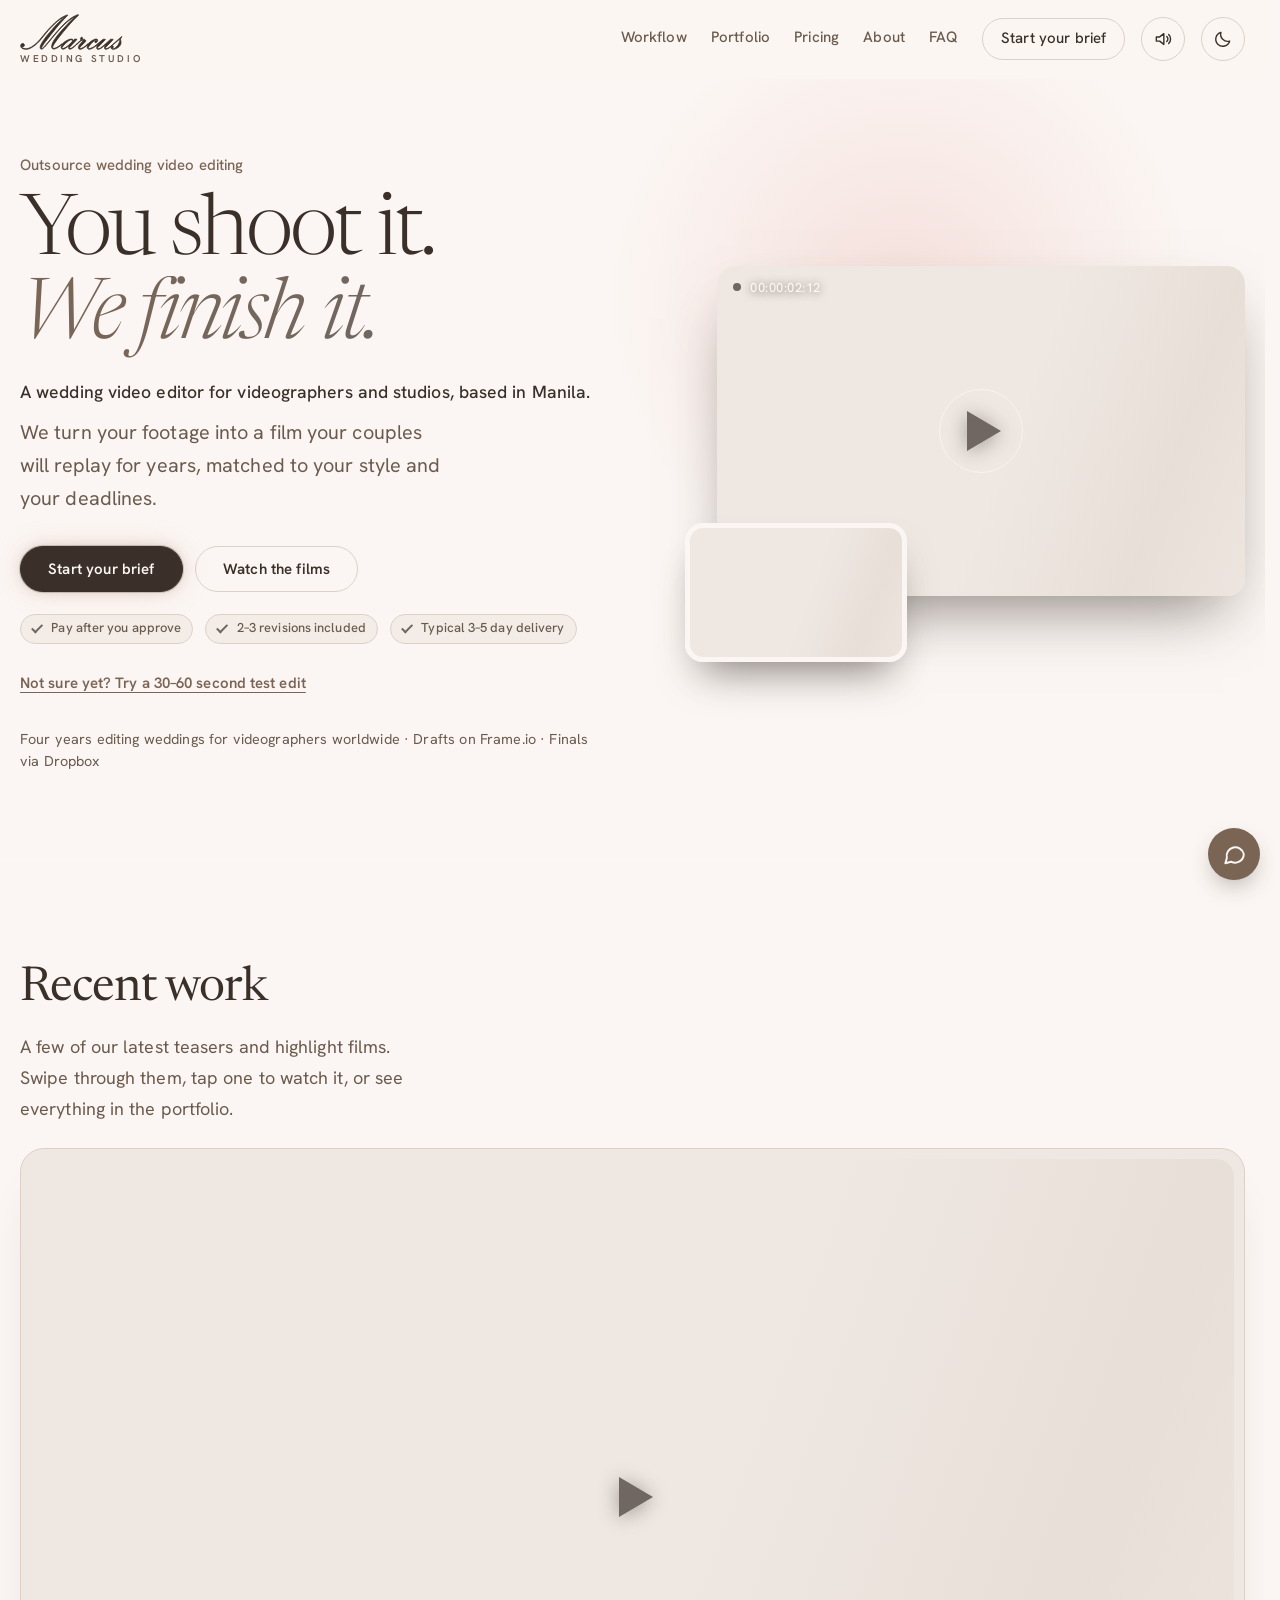
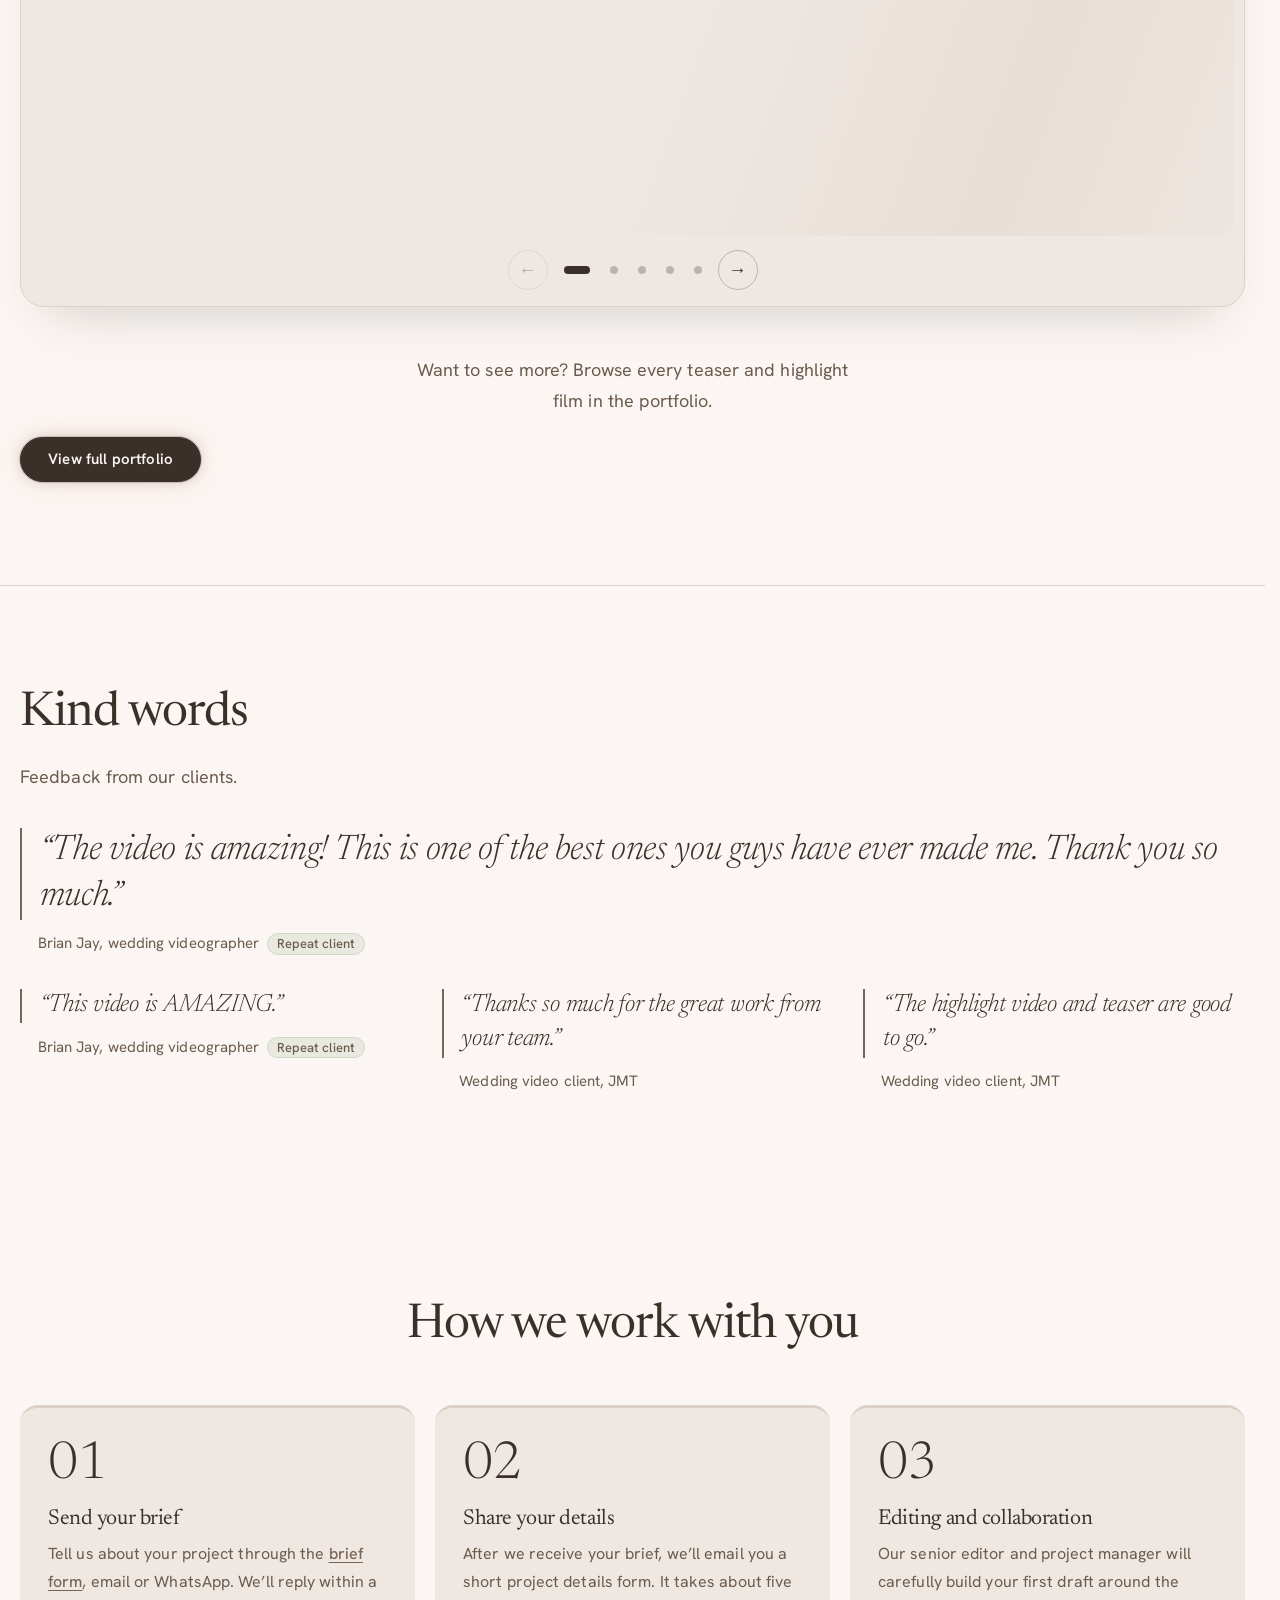
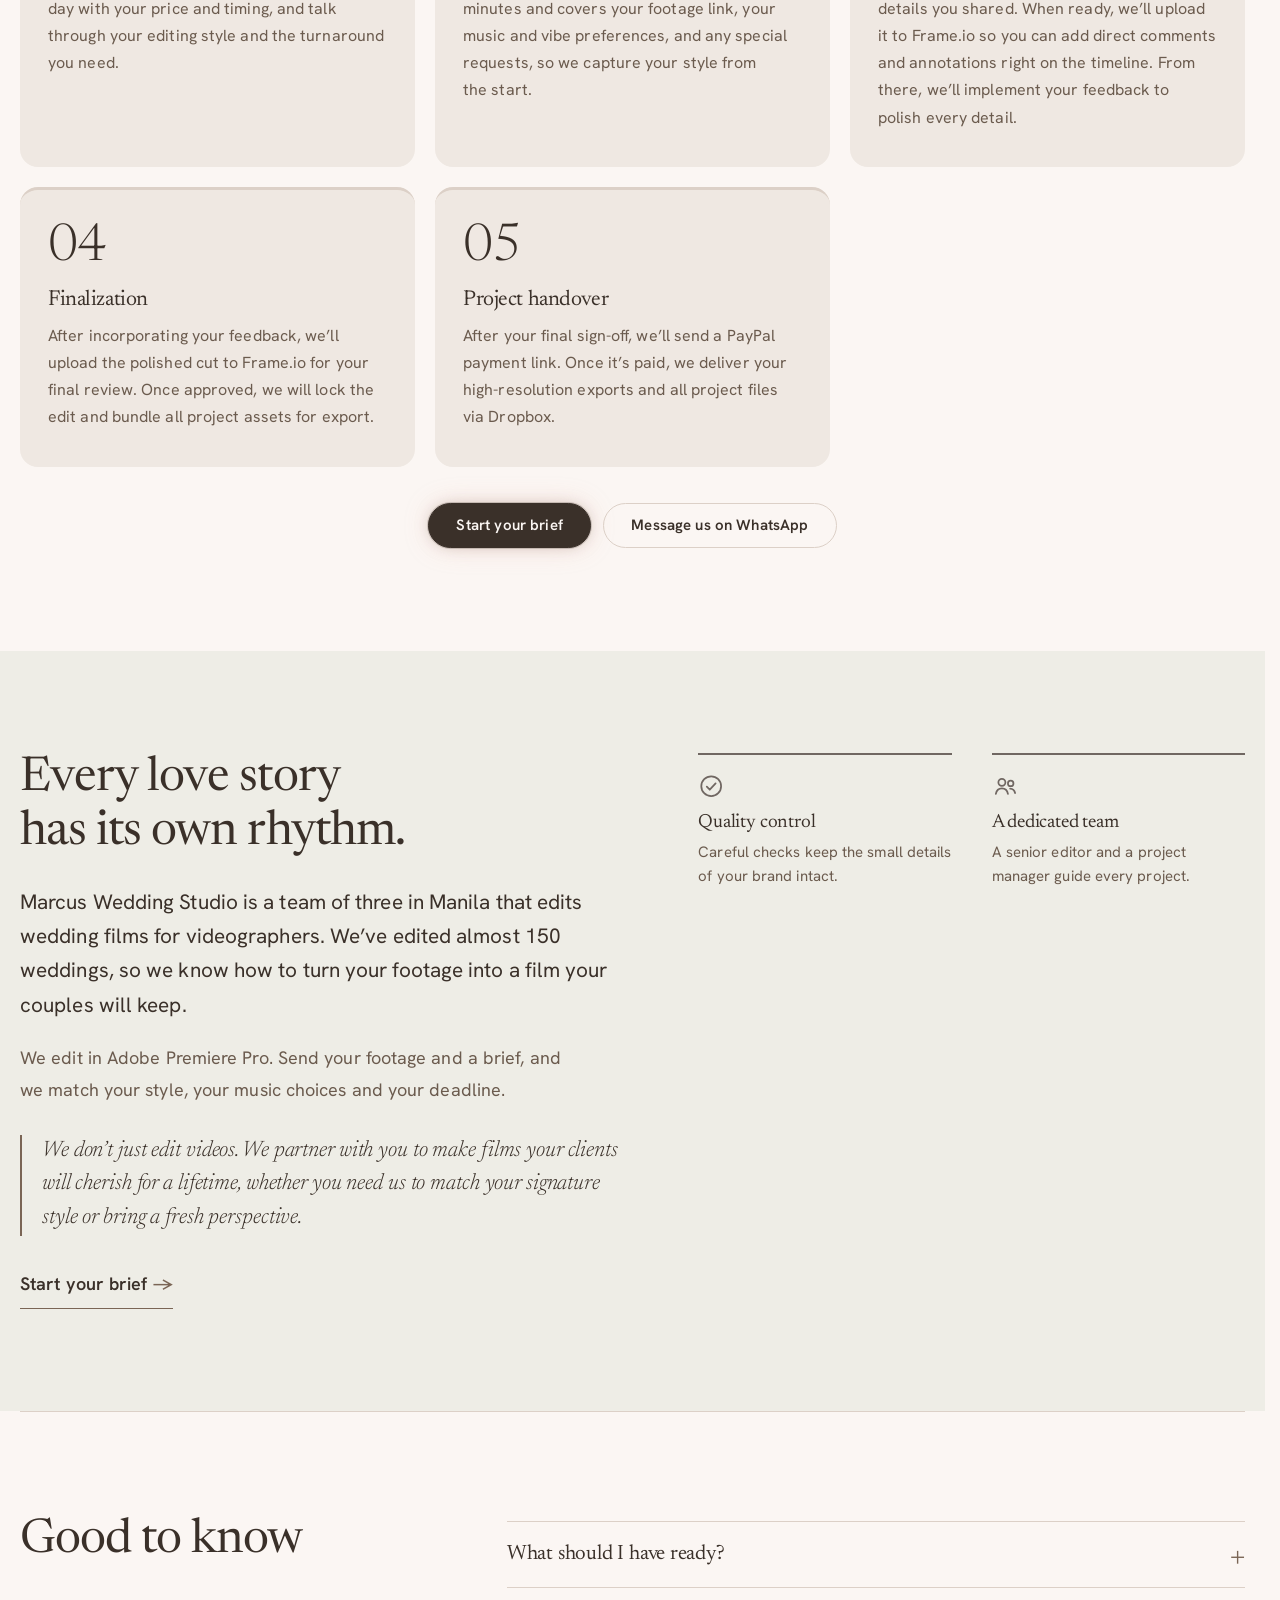
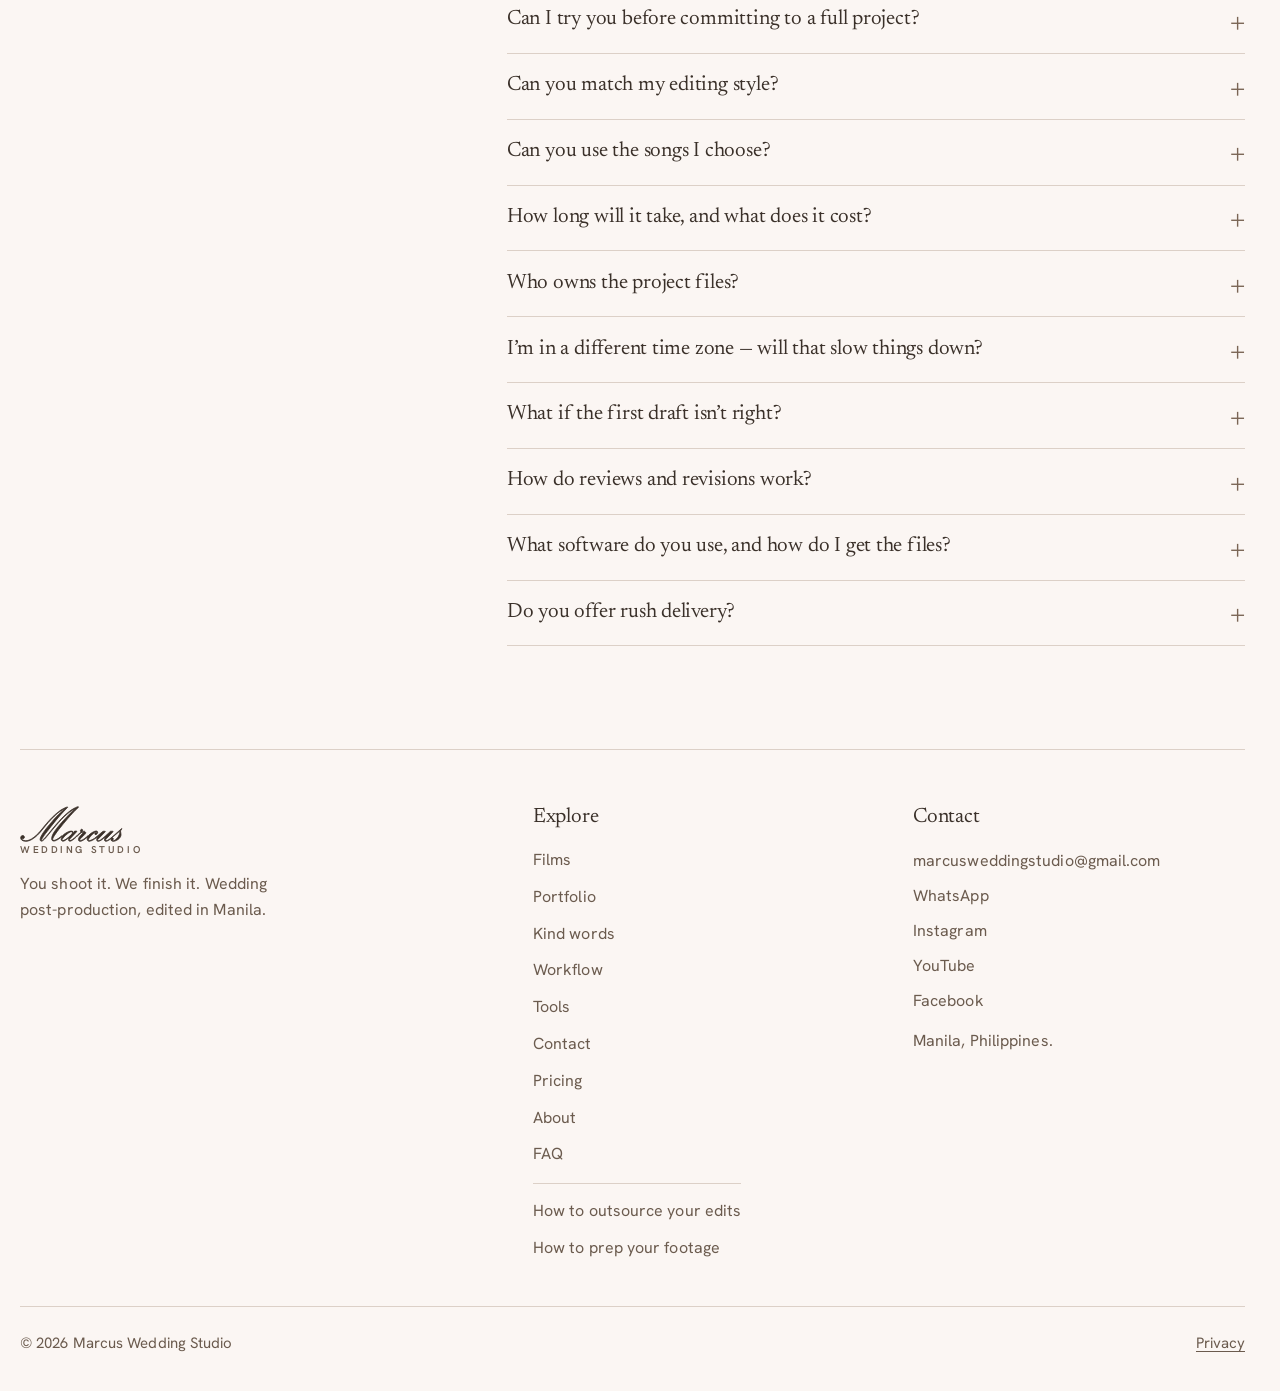
==== commit 87c13e0d: "Extract site from zip and remove archive" ====
--- a/index.html
+++ b/index.html
@@ -30,7 +30,7 @@
 <link rel="preload" as="style" href="https://fonts.googleapis.com/css2?family=Newsreader:ital,opsz,wght@0,6..72,300..600;1,6..72,300..500&family=Hanken+Grotesk:wght@400;500;600&display=swap" onload="this.onload=null;this.rel='stylesheet'"><noscript><link rel="stylesheet" href="https://fonts.googleapis.com/css2?family=Newsreader:ital,opsz,wght@0,6..72,300..600;1,6..72,300..500&family=Hanken+Grotesk:wght@400;500;600&display=swap"></noscript>
 <script>if(!matchMedia("(prefers-reduced-motion:reduce)").matches){document.documentElement.classList.add("anim");setTimeout(function(){if(!window.__rv)document.documentElement.classList.remove("anim")},1200)}</script>
 <script>(function(){var t=null;try{t=localStorage.getItem("theme")}catch(e){}if(t!=="light"&&t!=="dark")t=matchMedia("(prefers-color-scheme:dark)").matches?"dark":"light";document.documentElement.setAttribute("data-theme",t)})()</script>
-<link rel="stylesheet" href="css/site.css?v=20261121g">
+<link rel="stylesheet" href="css/site.css?v=20261122c">
 <noscript><style>.rv{opacity:1!important;translate:none!important}</style></noscript><script type="speculationrules">{"prerender":[{"where":{"href_matches":"/*"},"eagerness":"moderate"}]}</script>
 </head>
 <body>
@@ -45,9 +45,9 @@
 <p class="who">A wedding video editor for videographers and studios, based in Manila.</p>
 <p class="lead">We turn your footage into a film your couples will replay for years, matched to your style and your deadlines.</p>
 <div class="cta"><a class="btn" href="contact.html" data-ev="CTA Click" data-label="Hero: Start a project">Start your brief</a><a class="btn ghost" href="#work" data-ev="CTA Click" data-label="Hero: Watch the films">Watch the films</a></div>
-<ul class="promise"><li>Low-cost test edit</li><li>Pay only after you approve</li><li>2–3 revision rounds included</li><li>Typical delivery 3–5 days</li><li>Reply within a day</li></ul>
+<ul class="promise"><li>Pay after you approve</li><li>2–3 revisions included</li><li>Typical 3–5 day delivery</li></ul>
 <p class="try-l"><a href="contact.html" data-test data-ev="CTA Click" data-label="Hero: Try a free test edit">Not sure yet? Try a 30–60 second test edit</a></p>
-<p class="proof">Four years editing weddings for videographers worldwide · Typical delivery 3–5 days · Drafts on Frame.io · Finals via Dropbox · Based in Manila</p>
+<p class="proof">Four years editing weddings for videographers worldwide · Drafts on Frame.io · Finals via Dropbox</p>
 </div>
 <div class="hero-v"><button class="film feature" type="button" data-v="1u0ULhVUvvM" aria-label="Watch M &amp; D, wedding highlights, on YouTube"><img src="https://img.youtube.com/vi/1u0ULhVUvvM/hq720.jpg" onerror="this.onerror=null;this.src=this.src.replace('hq720','hqdefault')" alt="" width="1280" height="720" fetchpriority="high"><span class="play"></span><span class="tc" aria-hidden="true"><i id="tcv">00:00:00:00</i></span><span class="cap">M &amp; D<small>Wedding highlights</small></span></button><button class="film mini" type="button" data-v="1kHFaY5qJz0" aria-label="Watch G &amp; A, wedding teaser, on YouTube"><img src="https://img.youtube.com/vi/1kHFaY5qJz0/hq720.jpg" onerror="this.onerror=null;this.src=this.src.replace('hq720','hqdefault')" alt="" width="640" height="360"><span class="play"></span><span class="cap">G &amp; A<small>Wedding teaser</small></span></button></div>
 </section>
@@ -127,7 +127,7 @@
 <h4>What we collect</h4><p>The details you enter in the brief form (name, email, company, website and message), the project details form we later send you (couple, wedding date, footage link, music and style preferences, special requests), or anything you send us by email or chat.</p>
 <h4>Why</h4><p>To reply to your inquiry and, if you hire us, to deliver your project. We don’t sell your details or use them for third-party marketing.</p>
 <h4>Who handles it</h4><p>Briefs and project details reach us by email, either through your own email app or through our form service (Formspree). Emails are handled through Gmail. Footage you share is used only to edit your project.</p>
-<div id="pv-an" hidden><h4>Analytics</h4><p>We use Plausible, a privacy-friendly analytics tool that doesn’t use cookies or collect personal data, to count visits and clicks.</p></div>
+<div id="pv-an" hidden><h4>Analytics</h4><p>We use Umami, a privacy-friendly analytics tool that doesn’t use cookies or collect personal data, to count visits and clicks.</p></div>
 <h4>On your device</h4><p>If you pick a light or dark theme, that choice is saved in your browser only. So is a half-finished brief, until you send it. Fonts come from Google Fonts, and film thumbnails and players come from YouTube. Both may receive your device information when they load or play.</p>
 <h4>Your choices</h4><p>Email <a href="mailto:marcusweddingstudio@gmail.com">marcusweddingstudio@gmail.com</a> any time to ask us to correct or delete your details.</p>
 <p style="margin-top:1.1rem;font-size:.82rem">Last updated November 2026.</p>
@@ -142,10 +142,9 @@
 const reduce=matchMedia("(prefers-reduced-motion:reduce)").matches;
 const esc=s=>String(s==null?"":s).replace(/[&<>"']/g,c=>({"&":"&amp;","<":"&lt;",">":"&gt;",'"':"&quot;","'":"&#39;"}[c]));
 
-/* ===== Analytics (Plausible) + click tracking ===== */
-if(CFG.plausibleDomain){window.plausible=window.plausible||function(){(window.plausible.q=window.plausible.q||[]).push(arguments)};
- const sc=document.createElement("script");sc.defer=true;sc.dataset.domain=CFG.plausibleDomain;sc.src="https://plausible.io/js/script.js";document.head.appendChild(sc)}
-const track=(n,p)=>{try{if(window.plausible)window.plausible(n,p?{props:p}:undefined)}catch(e){}};
+/* ===== Analytics (Umami) + click tracking ===== */
+if(CFG.umamiId){const sc=document.createElement("script");sc.defer=true;sc.src="https://cloud.umami.is/script.js";sc.setAttribute("data-website-id",CFG.umamiId);document.head.appendChild(sc)}
+const track=(n,p)=>{try{if(window.umami)window.umami.track(n,p)}catch(e){}};
 document.addEventListener("click",e=>{const a=e.target.closest("[data-ev]");if(a)track(a.dataset.ev,a.dataset.label?{label:a.dataset.label}:undefined)});
 /* ===== Contact channels, footer socials, privacy dialog ===== */
 (()=>{const ch=[];
@@ -158,7 +157,7 @@
  const a=(c,cls)=>`<a ${cls?`class="${cls}" `:""}href="${esc(c[1])}" target="_blank" rel="noopener" data-ev="Channel Click" data-label="${esc(c[0])}">${esc(c[0])}</a>`;
  if(all.length&&$("chan")){$("chan").innerHTML=`<span class="chan-l">Or reach us on</span>`+all.map(c=>a(c,"btn ghost")).join("");$("chan").hidden=false}
  $("soc").innerHTML=ch.map(c=>a(c)).join("");
- $("pv-an").hidden=!CFG.plausibleDomain;
+ $("pv-an").hidden=!CFG.umamiId;
  const pv=$("pv");document.querySelectorAll(".pvopen").forEach(b=>b.addEventListener("click",()=>pv.showModal()));
  $("pvc").onclick=()=>pv.close();pv.addEventListener("click",e=>{if(e.target===pv)pv.close()})})();
 
--- a/css/site.css
+++ b/css/site.css
@@ -1891,3 +1891,28 @@
 html:has(#pg-pricing) .wa-fab{display:none!important}
 html:has(#pg-pricing).has-wa .top{bottom:calc(1.25rem + env(safe-area-inset-bottom,0px))}
 @media(max-width:520px){html:has(#pg-pricing).has-wa .top{bottom:calc(.9rem + env(safe-area-inset-bottom,0px))}}
+
+/* ===== Touch targets: bigger hit areas without changing how things look ===== */
+.dots2{gap:1.25rem}
+.dots2 button::before{inset:-18px -10px}
+.try-l a{padding:.7rem 0}
+@media (pointer:coarse){
+ .foot a,.foot .f-links a{padding:.65rem 0}
+ .foot .brand{padding:0}
+ .f-links .f-sep{margin-top:.4rem;padding-top:.4rem}
+}
+.hero .promise{justify-content:flex-start;margin-left:0;margin-right:0}
+
+/* ===== Simpler desktop menu: Films overlaps Portfolio, Tools lives in the footer. The phone menu keeps every link. ===== */
+@media(min-width:980px){
+ #nav>a[href$="#work"],#nav>a[href$="tools.html"]{display:none}
+}
+/* ===== Phones and tablets: show a film right after the buttons, so visitors see your work on the first screen ===== */
+@media(max-width:860px){
+ .hero{row-gap:0}
+ .hero-t{display:contents}
+ .hero-t>*{order:1}
+ .hero-t>.promise,.hero-t>.proof{order:3}
+ .hero-v{order:2;margin-top:1.75rem;padding-bottom:3rem}
+ .hero .promise{margin-top:0}
+}
